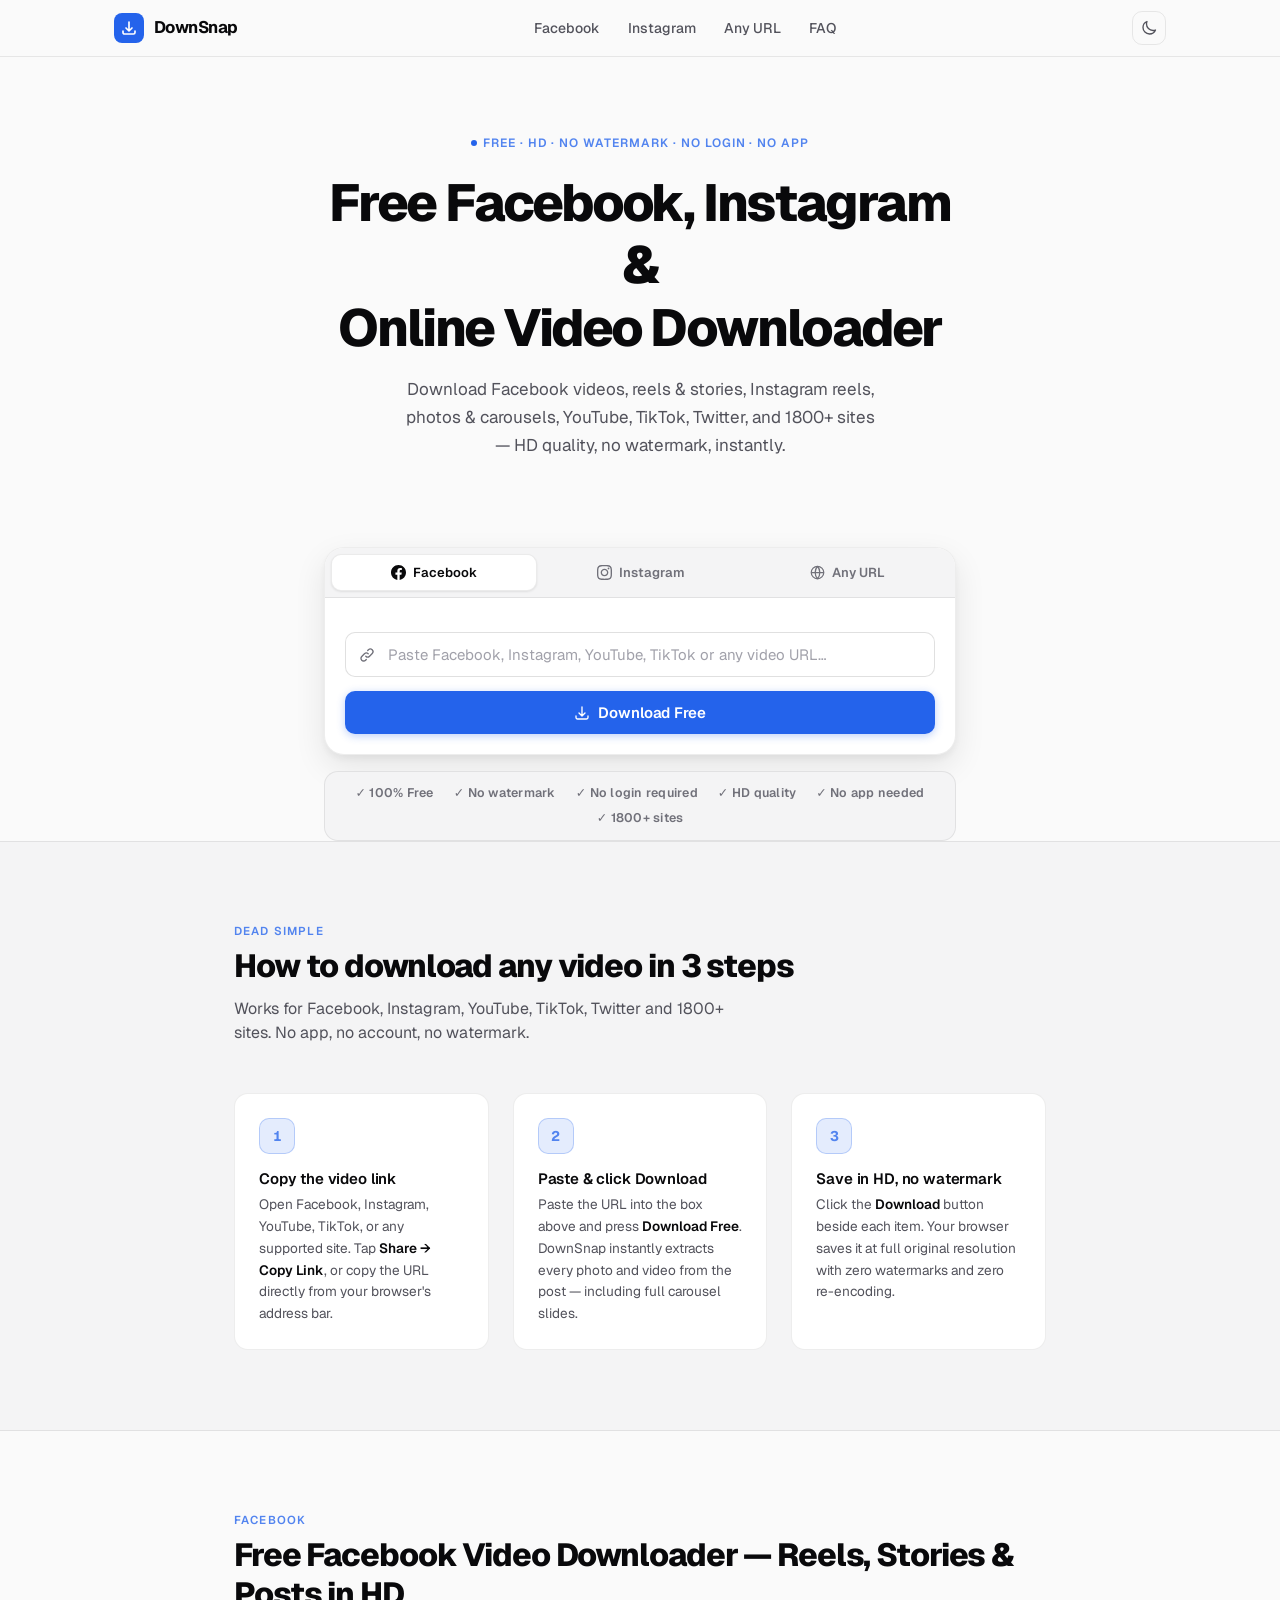
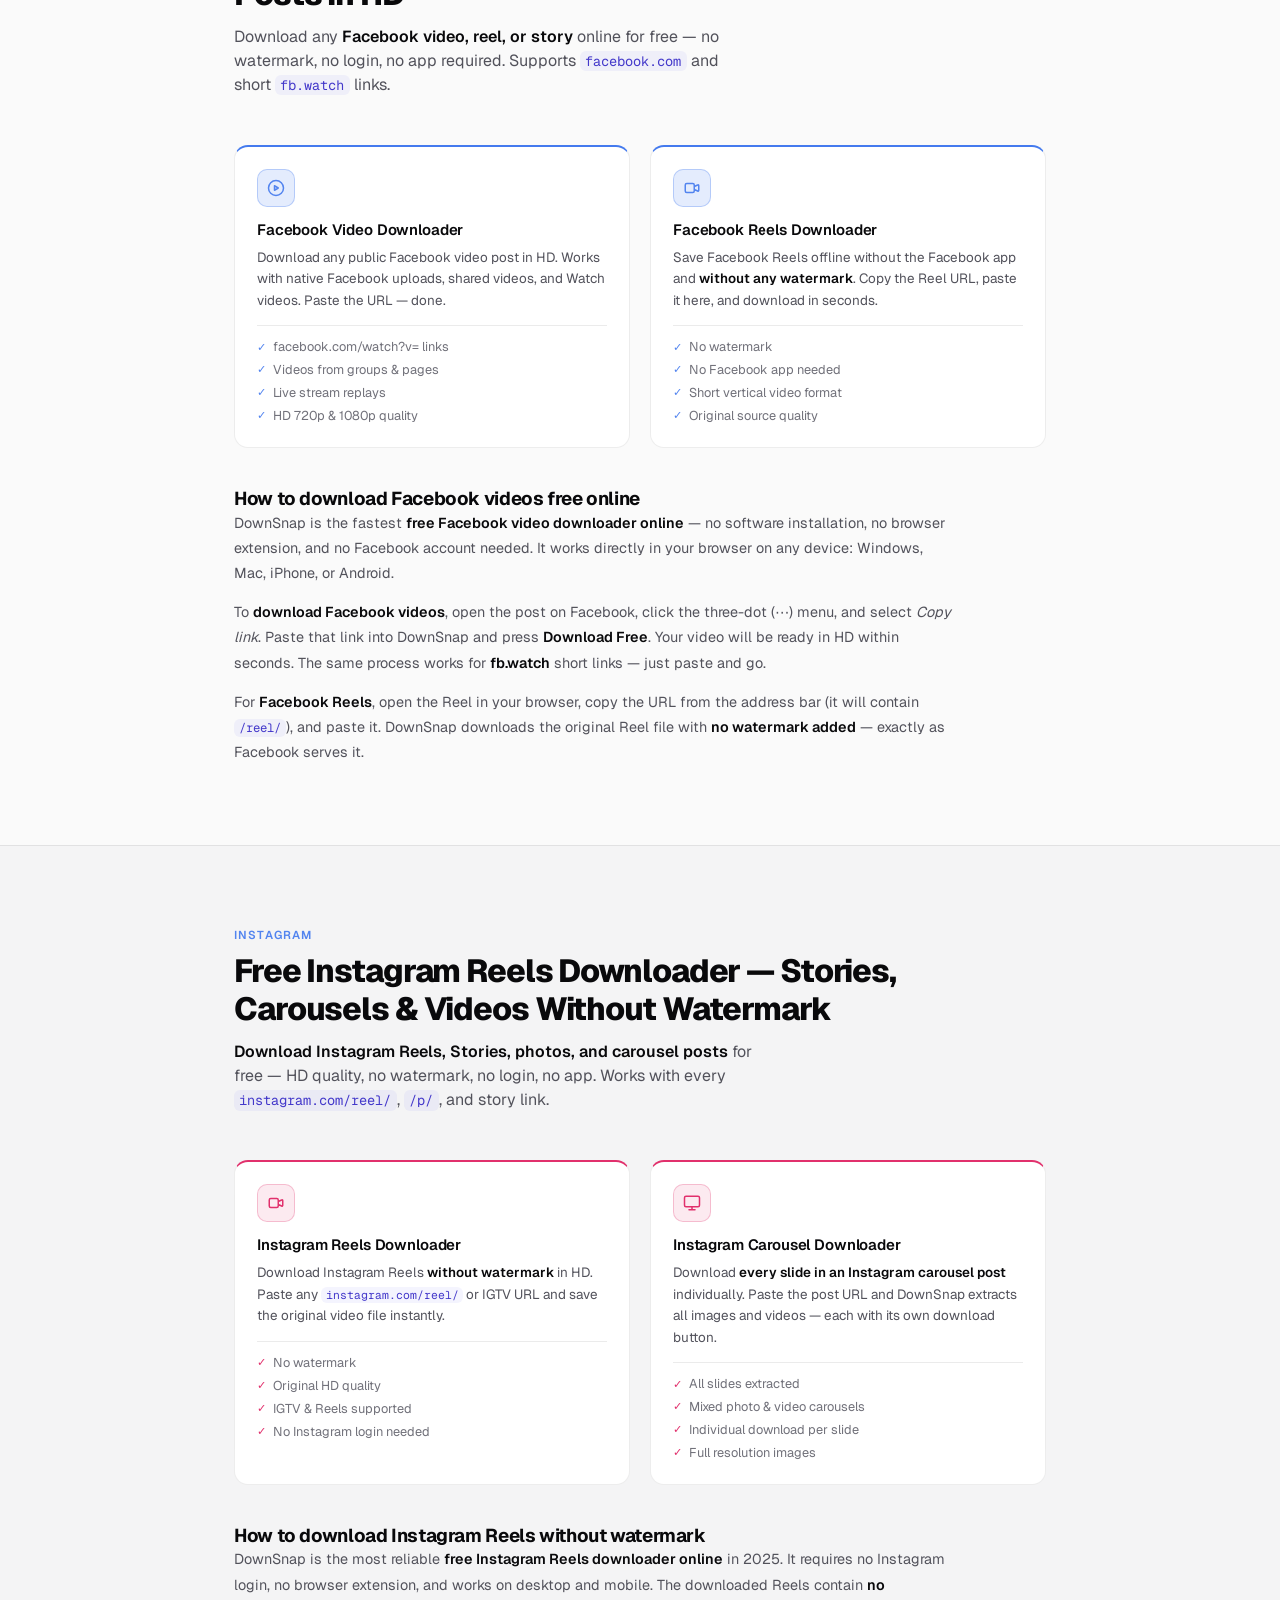
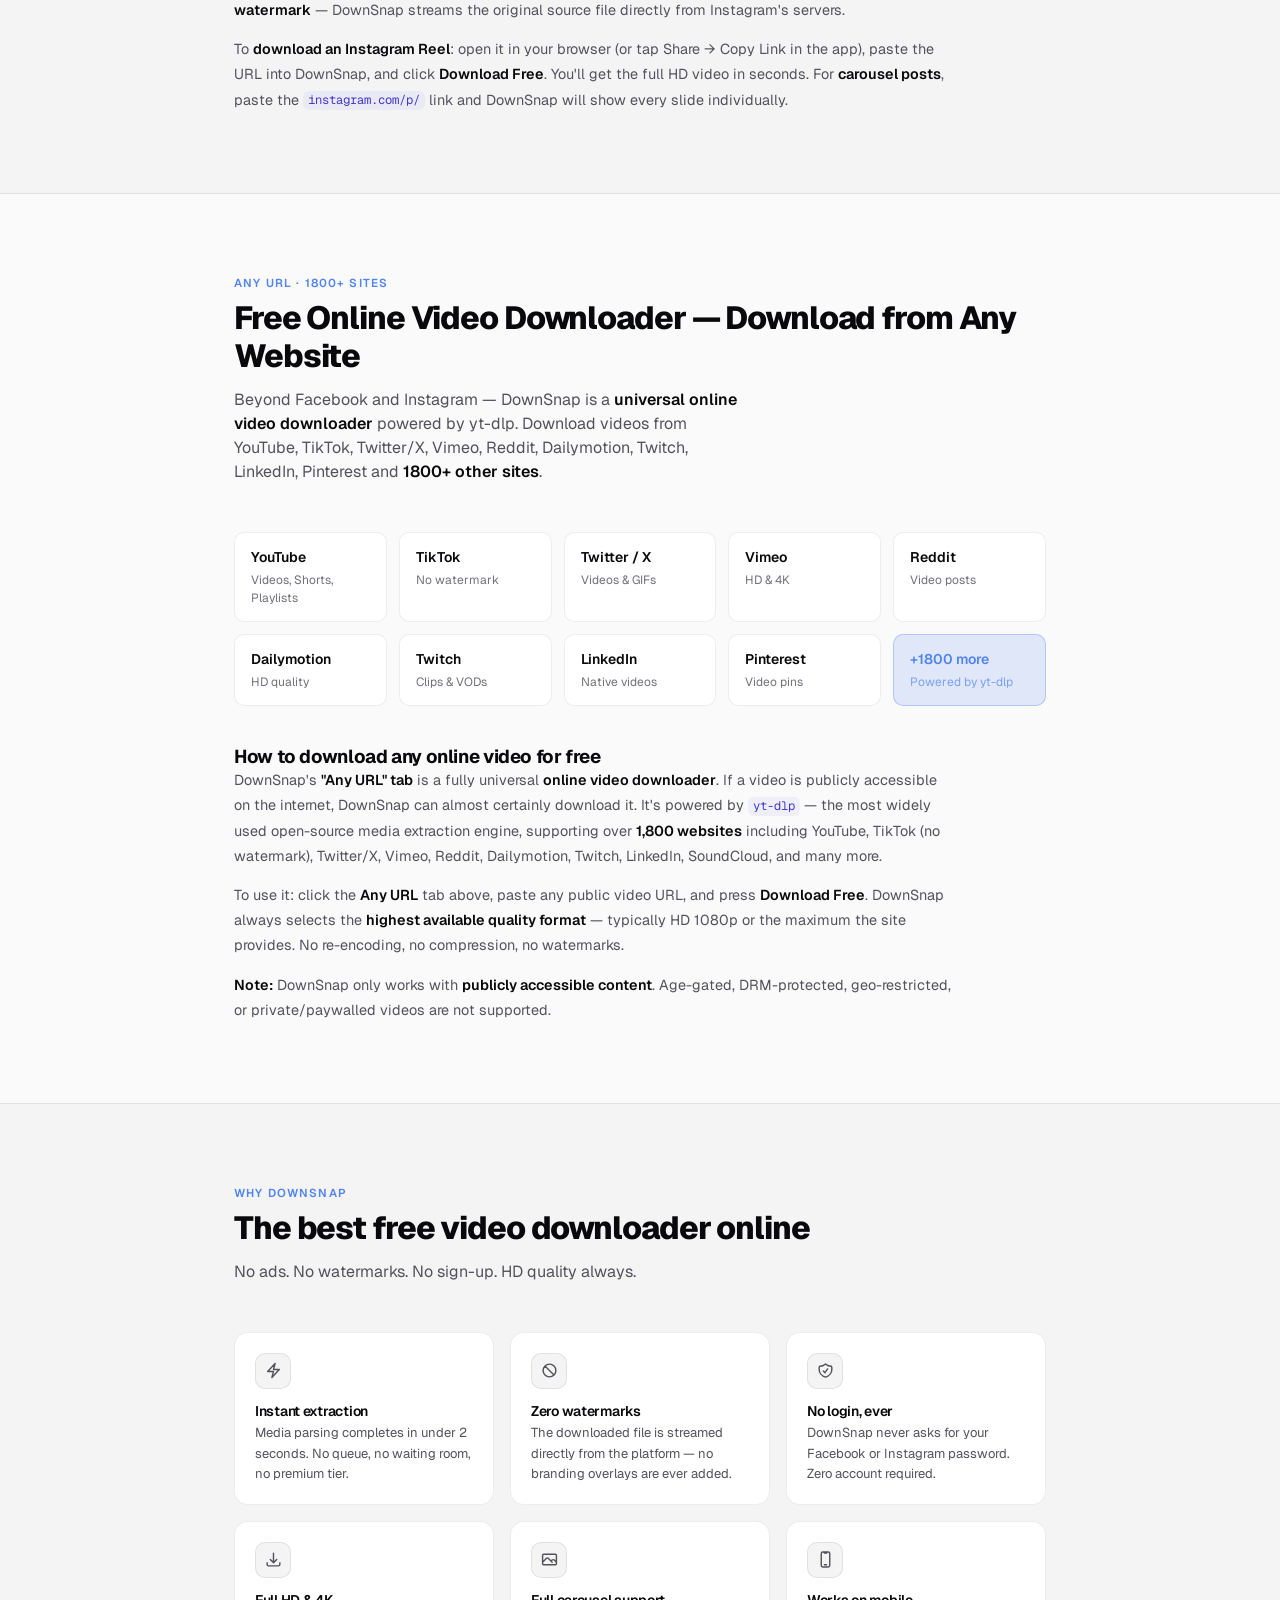
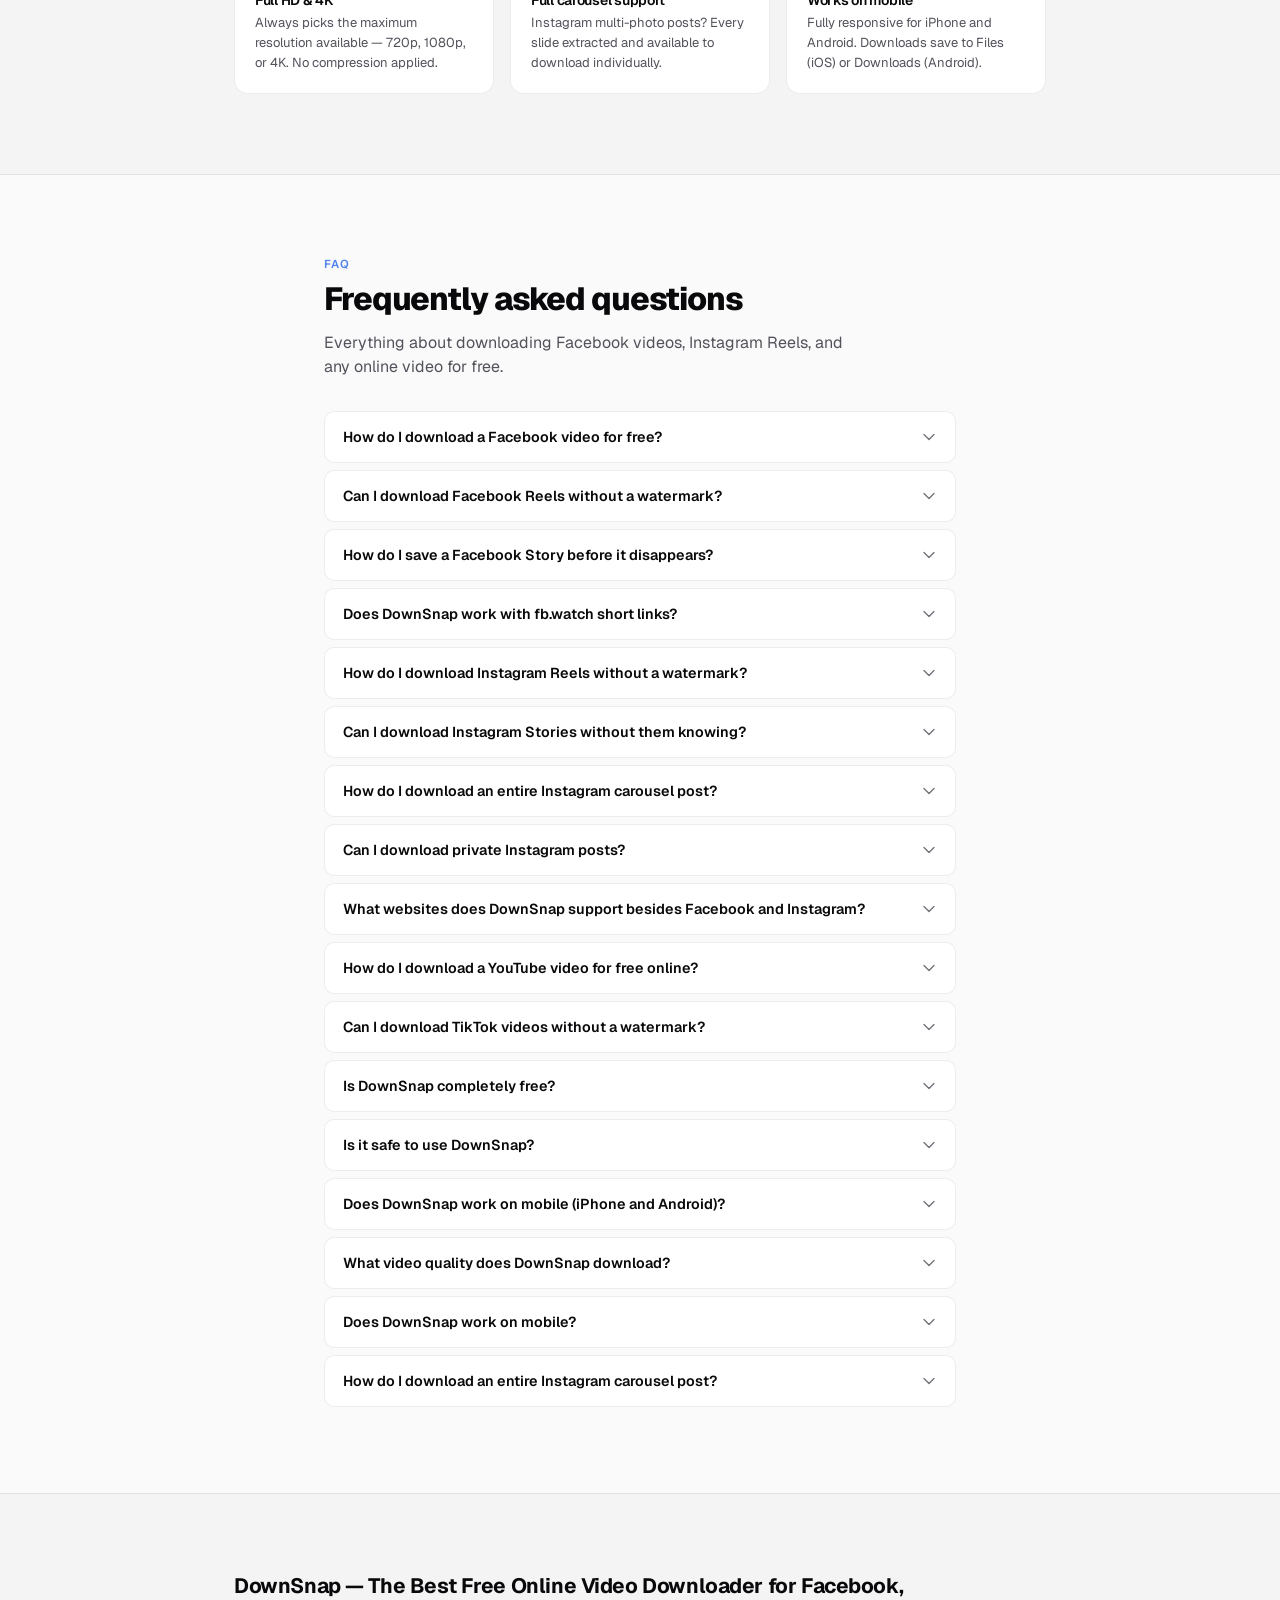
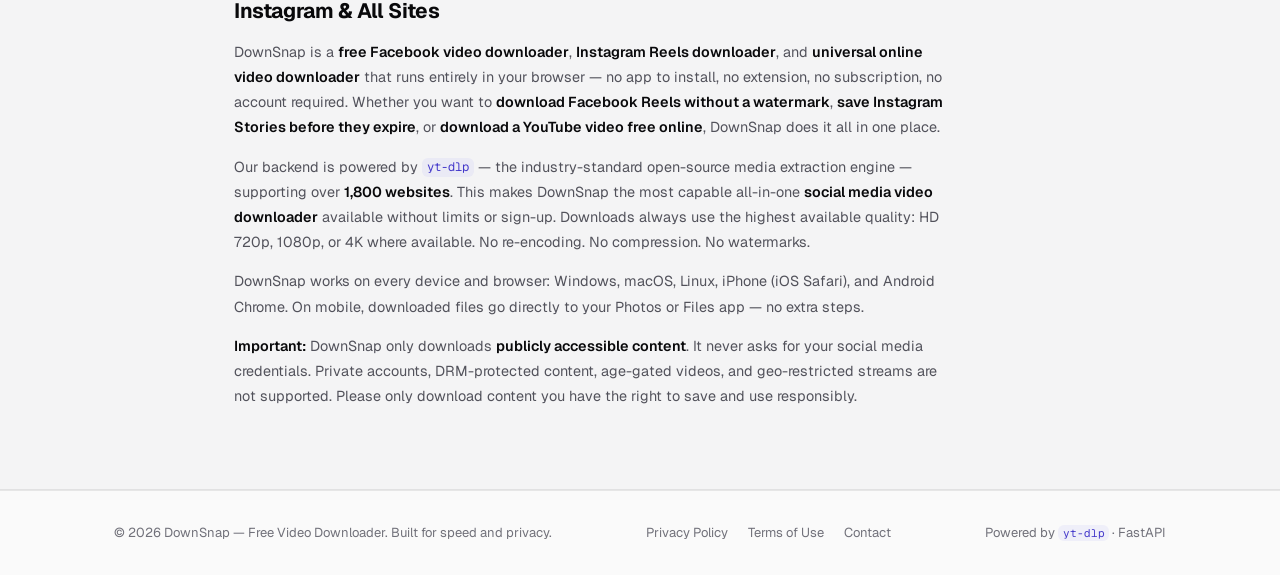
==== frontend/index.html @ d7ec2824 "jvdjvn" ====
<!DOCTYPE html>
<html lang="en" data-theme="dark">
<head>
  <meta charset="UTF-8" />
  <meta name="viewport" content="width=device-width, initial-scale=1.0" />

  <!-- PWA + theme -->
  <meta name="theme-color" content="#6c63ff" />
  <meta name="mobile-web-app-capable" content="yes" />
  <meta name="apple-mobile-web-app-capable" content="yes" />
  <meta name="apple-mobile-web-app-status-bar-style" content="black-translucent" />
  <meta name="apple-mobile-web-app-title" content="DownSnap" />
  <link rel="manifest" href="/site.webmanifest" />

  <!-- ═══════════════════════════════════════════════
       PRIMARY SEO — targets all three categories
  ═══════════════════════════════════════════════ -->
  <title>DownSnap – Free Facebook Video Downloader, Instagram Reels Downloader & Online Video Downloader | HD, No Watermark</title>
  <meta name="description"
    content="DownSnap is a free online video downloader for Facebook videos, reels, stories, Instagram reels, photos, carousels, and any public video URL (YouTube, TikTok, Twitter). HD quality. No watermark. No login. No app. Works instantly in your browser." />
  <meta name="keywords"
    content="facebook video downloader, download facebook videos free, facebook reels downloader, fb video saver, download fb reels, facebook private video downloader, save facebook live stream, fb to mp4, download facebook watch, facebook watch downloader, fb reel saver, download facebook group video, instagram reels downloader, ig downloader, save ig photo, instagram carousel downloader, download igtv, instagram mp4 saver, download instagram reels without watermark, ig reels saver, save instagram video online, igtv downloader, download ig post, instagram picture downloader, instagram slider downloader, free online video downloader, youtube video downloader, tiktok no watermark, twitter video saver, reddit downloader, vimeo to mp4, dailymotion downloader, twitch clip downloader, soundcloud downloader, pinterest video saver, linkedin video downloader, download any video from any website, universal video downloader, yt-dlp web, social media video downloader, all in one video downloader, download facebook video without app, save facebook reel no watermark, download facebook shorts, save ig carousel, igtv video saver, snapinsta alternative, fdown alternative, savefrom alternative, fastdl alternative, publer alternative, download twitter mp4, save x video, download x video, tiktok video downloader free, download reddit video with audio, save twitch vod, download vimeo 1080p, 4k video downloader online, fast video downloader, open source video downloader, github video downloader, hd video downloader, download mp4 online, online media fetcher" />
  <meta name="robots" content="index, follow, max-snippet:-1, max-image-preview:large, max-video-preview:-1" />
  <link rel="canonical" href="https://downsnap.app/" />

  <!-- Open Graph -->
  <meta property="og:type" content="website" />
  <meta property="og:site_name" content="DownSnap" />
  <meta property="og:title" content="DownSnap – Free Facebook, Instagram & Online Video Downloader | HD No Watermark" />
  <meta property="og:description" content="Download Facebook videos, reels &amp; stories, Instagram reels, photos &amp; carousels, or any public video URL in HD. Free, no watermark, no login, works instantly." />
  <meta property="og:url" content="https://downsnap.app/" />
  <meta property="og:image" content="https://downsnap.app/og-image.png" />
  <meta property="og:locale" content="en_US" />

  <!-- Twitter Card -->
  <meta name="twitter:card" content="summary_large_image" />
  <meta name="twitter:title" content="DownSnap – Free Facebook, Instagram & Online Video Downloader" />
  <meta name="twitter:description" content="HD video downloads from Facebook, Instagram, YouTube, TikTok & 1800+ sites. Free. No watermark. No login." />
  <meta name="twitter:image" content="https://downsnap.app/og-image.png" />

  <!-- ═══════════════════════════════════════════════
       JSON-LD STRUCTURED DATA
       1. SoftwareApplication  → rich snippet + star rating
       2. FAQPage              → People Also Ask boxes in SERP
       3. HowTo                → step-by-step rich result
       4. BreadcrumbList       → breadcrumb in SERP URL
  ═══════════════════════════════════════════════ -->

  <!-- 1. SoftwareApplication -->
  <script type="application/ld+json">
  {
    "@context": "https://schema.org",
    "@type": "SoftwareApplication",
    "name": "DownSnap",
    "url": "https://downsnap.app/",
    "applicationCategory": "MultimediaApplication",
    "applicationSubCategory": "Video Downloader",
    "operatingSystem": "Web, Windows, macOS, Linux, iOS, Android",
    "browserRequirements": "Requires JavaScript. Works in Chrome, Firefox, Safari, Edge.",
    "offers": { "@type": "Offer", "price": "0", "priceCurrency": "USD" },
    "description": "Free online video downloader. Download Facebook videos, reels, and stories; Instagram reels, stories, photos, and carousels; YouTube videos; TikTok videos without watermark; Twitter videos; Vimeo; and 1800+ other sites in HD quality. No watermark, no login, no app required.",
    "featureList": [
      "Download Facebook videos in HD",
      "Download Facebook Reels without watermark",
      "Download Facebook Stories instantly",
      "Download Instagram Reels without watermark",
      "Download Instagram Stories before they expire",
      "Download Instagram carousel and multi-photo posts",
      "Download YouTube videos free online",
      "Download TikTok videos without watermark",
      "Download Twitter/X videos online",
      "Universal video downloader for 1800+ websites",
      "No sign-up or login required",
      "No watermark added",
      "HD and 4K quality support",
      "Mobile-friendly, works on iPhone and Android"
    ],
    "aggregateRating": {
      "@type": "AggregateRating",
      "ratingValue": "4.9",
      "ratingCount": "5124",
      "bestRating": "5"
    },
    "author": { "@type": "Organization", "name": "DownSnap" },
    "screenshot": "https://downsnap.app/screenshot.png"
  }
  </script>

  <!-- 2. FAQPage — 15 questions across all three categories -->
  <script type="application/ld+json">
  {
    "@context": "https://schema.org",
    "@type": "FAQPage",
    "mainEntity": [
      {
        "@type": "Question",
        "name": "How do I download a Facebook video for free?",
        "acceptedAnswer": { "@type": "Answer", "text": "Go to the Facebook post containing the video. Click the three-dot menu and choose 'Copy link', or copy the URL from your browser's address bar. Paste it into DownSnap and click 'Fetch Media'. Your video will be ready to download in HD within seconds. No login or app required." }
      },
      {
        "@type": "Question",
        "name": "Can I download Facebook Reels without a watermark?",
        "acceptedAnswer": { "@type": "Answer", "text": "Yes. DownSnap downloads the original source file directly from Facebook's servers — no watermarks are added, and no re-encoding is done. What you download is exactly what Facebook serves, in full HD." }
      },
      {
        "@type": "Question",
        "name": "How do I save a Facebook Story before it disappears?",
        "acceptedAnswer": { "@type": "Answer", "text": "Open the Facebook Story in your browser, copy the URL from the address bar, and paste it into DownSnap. Click 'Fetch Media' and download the story video or photo directly to your device in HD." }
      },
      {
        "@type": "Question",
        "name": "Does DownSnap work with fb.watch short links?",
        "acceptedAnswer": { "@type": "Answer", "text": "Yes. DownSnap supports both full facebook.com URLs and short fb.watch links. Simply paste either format and it will work correctly." }
      },
      {
        "@type": "Question",
        "name": "How do I download Instagram Reels without a watermark?",
        "acceptedAnswer": { "@type": "Answer", "text": "Open the Instagram Reel in your browser or tap 'Share' and copy the link. Paste it into DownSnap and click 'Fetch Media'. The Reel will be downloaded at full quality with no watermark added." }
      },
      {
        "@type": "Question",
        "name": "Can I download Instagram Stories without them knowing?",
        "acceptedAnswer": { "@type": "Answer", "text": "DownSnap downloads public Instagram stories anonymously without notifying the account owner. However, it only works with public accounts — private stories are not accessible." }
      },
      {
        "@type": "Question",
        "name": "How do I download an entire Instagram carousel post?",
        "acceptedAnswer": { "@type": "Answer", "text": "Paste the Instagram post URL (e.g. instagram.com/p/XXXXXXX/) into DownSnap and click 'Fetch Media'. DownSnap extracts every image and video in the carousel as individual downloadable items — each with its own Download button." }
      },
      {
        "@type": "Question",
        "name": "Can I download private Instagram posts?",
        "acceptedAnswer": { "@type": "Answer", "text": "No. DownSnap only works with publicly accessible content. Private accounts and posts require account authentication, which DownSnap does not support in order to protect user privacy and security." }
      },
      {
        "@type": "Question",
        "name": "What websites does DownSnap support besides Facebook and Instagram?",
        "acceptedAnswer": { "@type": "Answer", "text": "DownSnap is powered by yt-dlp, which supports over 1,800 websites including YouTube, TikTok, Twitter/X, Vimeo, Dailymotion, Reddit, Twitch, LinkedIn, Pinterest, SoundCloud, and many more. Paste any public video URL and DownSnap will attempt to download it." }
      },
      {
        "@type": "Question",
        "name": "How do I download a YouTube video for free online?",
        "acceptedAnswer": { "@type": "Answer", "text": "Paste the YouTube video URL (e.g. youtube.com/watch?v=...) into DownSnap's 'Any URL' tab and click 'Fetch Media'. DownSnap will extract the highest available quality and let you download it directly to your device." }
      },
      {
        "@type": "Question",
        "name": "Can I download TikTok videos without a watermark?",
        "acceptedAnswer": { "@type": "Answer", "text": "Yes. When downloading TikTok videos through DownSnap, the source video is fetched directly, which in many cases does not carry the TikTok watermark. Results depend on the TikTok API response at the time of download." }
      },
      {
        "@type": "Question",
        "name": "Is DownSnap free to use?",
        "acceptedAnswer": { "@type": "Answer", "text": "Yes, DownSnap is completely free. There are no hidden costs, no subscriptions, no sign-up required, and no limits on how many videos you can download." }
      },
      {
        "@type": "Question",
        "name": "Is it safe to use DownSnap?",
        "acceptedAnswer": { "@type": "Answer", "text": "Yes. DownSnap never asks for your social media login credentials. It only fetches publicly accessible URLs. No files are stored on our servers — downloads are streamed directly to your device." }
      },
      {
        "@type": "Question",
        "name": "Does DownSnap work on mobile (iPhone and Android)?",
        "acceptedAnswer": { "@type": "Answer", "text": "Yes. DownSnap is fully mobile-responsive. On iPhone/iOS, downloaded files are saved to your Files app or Photos library. On Android, they are saved to your Downloads folder." }
      },
      {
        "@type": "Question",
        "name": "What video quality does DownSnap download?",
        "acceptedAnswer": { "@type": "Answer", "text": "DownSnap always selects the highest available quality format, typically 720p or 1080p HD. The maximum quality is limited by what the original platform provides — DownSnap does not apply any compression." }
      }
    ]
  }
  </script>

  <!-- 3. HowTo — triggers step-by-step rich result -->
  <script type="application/ld+json">
  {
    "@context": "https://schema.org",
    "@type": "HowTo",
    "name": "How to Download Videos from Facebook, Instagram or Any Website",
    "description": "Download any public video from Facebook, Instagram, YouTube, TikTok, or 1800+ sites for free in HD using DownSnap — no app, no login, no watermark.",
    "totalTime": "PT30S",
    "estimatedCost": { "@type": "MonetaryAmount", "currency": "USD", "value": "0" },
    "tool": [{ "@type": "HowToTool", "name": "DownSnap (downsnap.app)" }],
    "step": [
      {
        "@type": "HowToStep",
        "position": 1,
        "name": "Copy the video link",
        "text": "Open Facebook, Instagram, YouTube, TikTok, or any supported website. Tap the Share button and select 'Copy Link', or copy the URL from your browser's address bar.",
        "url": "https://downsnap.app/#downloader"
      },
      {
        "@type": "HowToStep",
        "position": 2,
        "name": "Paste the URL into DownSnap",
        "text": "Go to downsnap.app, paste the link into the input box, and click the 'Fetch Media' button. DownSnap will extract all photos and videos from the post in seconds.",
        "url": "https://downsnap.app/#downloader"
      },
      {
        "@type": "HowToStep",
        "position": 3,
        "name": "Download in HD",
        "text": "Click the 'Download' button below each media item. Your browser will save the file at full original resolution with no watermarks.",
        "url": "https://downsnap.app/#downloader"
      }
    ]
  }
  </script>

  <!-- 4. BreadcrumbList -->
  <script type="application/ld+json">
  {
    "@context": "https://schema.org",
    "@type": "BreadcrumbList",
    "itemListElement": [
      { "@type": "ListItem", "position": 1, "name": "Home", "item": "https://downsnap.app/" }
    ]
  }
  </script>

  <!-- DNS prefetch for faster CDN connections -->
  <link rel="dns-prefetch" href="https://fonts.googleapis.com" />
  <link rel="dns-prefetch" href="https://fonts.gstatic.com" />

  <!-- Fonts -->
  <link rel="preconnect" href="https://fonts.googleapis.com" />
  <link rel="preconnect" href="https://fonts.gstatic.com" crossorigin />
  <link rel="preload" as="style" href="https://fonts.googleapis.com/css2?family=Geist:wght@300;400;500;600;700;800&family=Geist+Mono:wght@400;500&display=swap" />
  <link href="https://fonts.googleapis.com/css2?family=Geist:wght@300;400;500;600;700;800&family=Geist+Mono:wght@400;500&display=swap" rel="stylesheet" />

  <!-- Styles -->
  <link rel="preload" as="style" href="style.css" />
  <link rel="stylesheet" href="style.css" />
</head>

<body>

<!-- ══════════════════════════════════
     NAVIGATION
══════════════════════════════════ -->
<header class="nav">
  <nav class="container nav-inner" aria-label="Main navigation">
    <a href="/" class="logo" aria-label="DownSnap – free video downloader home">
      <div class="logo-icon">
        <svg width="16" height="16" viewBox="0 0 24 24" fill="none" stroke="currentColor" stroke-width="2.5" aria-hidden="true">
          <path stroke-linecap="round" stroke-linejoin="round" d="M3 16.5v2.25A2.25 2.25 0 005.25 21h13.5A2.25 2.25 0 0021 18.75V16.5M16.5 12L12 16.5m0 0L7.5 12m4.5 4.5V3" />
        </svg>
      </div>
      DownSnap
    </a>

    <div class="nav-links" aria-label="Site sections">
      <a href="#facebook-downloader">Facebook</a>
      <a href="#instagram-downloader">Instagram</a>
      <a href="#online-video-downloader">Any URL</a>
      <a href="#faq">FAQ</a>
    </div>

    <div class="nav-right">
      <button id="theme-toggle" aria-label="Toggle dark/light mode" type="button">
        <svg id="icon-sun" viewBox="0 0 24 24" fill="none" stroke="currentColor" stroke-width="2" aria-hidden="true">
          <path stroke-linecap="round" stroke-linejoin="round" d="M12 3v2.25m6.364.386l-1.591 1.591M21 12h-2.25m-.386 6.364l-1.591-1.591M12 18.75V21m-4.773-4.227l-1.591 1.591M5.25 12H3m4.227-4.773L5.636 5.636M15.75 12a3.75 3.75 0 11-7.5 0 3.75 3.75 0 017.5 0z" />
        </svg>
        <svg id="icon-moon" class="hidden" viewBox="0 0 24 24" fill="none" stroke="currentColor" stroke-width="2" aria-hidden="true">
          <path stroke-linecap="round" stroke-linejoin="round" d="M21.752 15.002A9.718 9.718 0 0118 15.75c-5.385 0-9.75-4.365-9.75-9.75 0-1.33.266-2.597.748-3.752A9.753 9.753 0 003 11.25C3 16.635 7.365 21 12.75 21a9.753 9.753 0 009.002-5.998z" />
        </svg>
      </button>
    </div>
  </nav>
</header>

<!-- ══════════════════════════════════
     MAIN
══════════════════════════════════ -->
<main>

  <!-- ─── HERO + TOOL ──────────────────── -->
  <section id="downloader" aria-labelledby="hero-heading">
    <div class="container-sm">

      <div class="hero animate-in">
        <p class="eyebrow">
          <span class="eyebrow-dot" aria-hidden="true"></span>
          Free &middot; HD &middot; No watermark &middot; No login &middot; No app
        </p>
        <h1 id="hero-heading">
          Free Facebook, Instagram &amp;<br />Online Video Downloader
        </h1>
        <p class="hero-sub">
          Download Facebook videos, reels &amp; stories, Instagram reels, photos &amp; carousels,
          YouTube, TikTok, Twitter, and 1800+ sites — HD quality, no watermark, instantly.
        </p>
      </div>

      <!-- MAIN CARD -->
      <div class="card animate-in delay-1" role="region" aria-label="Video downloader tool">

        <div id="tab-bar" class="tab-bar" role="tablist" aria-label="Choose platform">
          <button id="tab-facebook" class="tab-btn" role="tab" aria-selected="true"
            aria-controls="panel-facebook" data-tab="facebook">
            <svg viewBox="0 0 24 24" fill="currentColor" aria-hidden="true"><path d="M24 12.073c0-6.627-5.373-12-12-12s-12 5.373-12 12c0 5.99 4.388 10.954 10.125 11.854v-8.385H7.078v-3.47h3.047V9.43c0-3.007 1.792-4.669 4.533-4.669 1.312 0 2.686.235 2.686.235v2.953H15.83c-1.491 0-1.956.925-1.956 1.874v2.25h3.328l-.532 3.47h-2.796v8.385C19.612 23.027 24 18.062 24 12.073z"/></svg>
            <span class="tab-label">Facebook</span>
          </button>
          <button id="tab-instagram" class="tab-btn" role="tab" aria-selected="false"
            aria-controls="panel-instagram" data-tab="instagram">
            <svg viewBox="0 0 24 24" fill="currentColor" aria-hidden="true"><path d="M12 2.163c3.204 0 3.584.012 4.85.07 3.252.148 4.771 1.691 4.919 4.919.058 1.265.069 1.645.069 4.849 0 3.205-.012 3.584-.069 4.849-.149 3.225-1.664 4.771-4.919 4.919-1.266.058-1.644.07-4.85.07-3.204 0-3.584-.012-4.849-.07-3.26-.149-4.771-1.699-4.919-4.92-.058-1.265-.07-1.644-.07-4.849 0-3.204.013-3.583.07-4.849.149-3.227 1.664-4.771 4.919-4.919 1.266-.057 1.645-.069 4.849-.069zm0-2.163c-3.259 0-3.667.014-4.947.072-4.358.2-6.78 2.618-6.98 6.98-.059 1.281-.073 1.689-.073 4.948 0 3.259.014 3.668.072 4.948.2 4.358 2.618 6.78 6.98 6.98 1.281.058 1.689.072 4.948.072 3.259 0 3.668-.014 4.948-.072 4.354-.2 6.782-2.618 6.979-6.98.059-1.28.073-1.689.073-4.948 0-3.259-.014-3.667-.072-4.947-.196-4.354-2.617-6.78-6.979-6.98-1.281-.059-1.69-.073-4.949-.073zm0 5.838c-3.403 0-6.162 2.759-6.162 6.162s2.759 6.163 6.162 6.163 6.162-2.759 6.162-6.163c0-3.403-2.759-6.162-6.162-6.162zm0 10.162c-2.209 0-4-1.79-4-4 0-2.209 1.791-4 4-4s4 1.791 4 4c0 2.21-1.791 4-4 4zm6.406-11.845c-.796 0-1.441.645-1.441 1.44s.645 1.44 1.441 1.44c.795 0 1.439-.645 1.439-1.44s-.644-1.44-1.439-1.44z"/></svg>
            <span class="tab-label">Instagram</span>
          </button>
          <button id="tab-any" class="tab-btn" role="tab" aria-selected="false"
            aria-controls="panel-any" data-tab="any">
            <svg viewBox="0 0 24 24" fill="none" stroke="currentColor" stroke-width="2" aria-hidden="true"><circle cx="12" cy="12" r="10"/><path d="M2 12h20M12 2a15.3 15.3 0 010 20M12 2a15.3 15.3 0 000 20"/></svg>
            <span class="tab-label">Any URL</span>
          </button>
        </div>

        <div class="card-body">
          <div id="sub-options-container" class="sub-opts" role="group" aria-label="Content type"></div>

          <div class="input-wrap">
            <label for="url-input" class="sr-only">Paste Facebook, Instagram, YouTube, TikTok or any video URL</label>
            <div class="input-icon" aria-hidden="true">
              <svg viewBox="0 0 24 24" fill="none" stroke="currentColor" stroke-width="2">
                <path stroke-linecap="round" stroke-linejoin="round" d="M13.828 10.172a4 4 0 00-5.656 0l-4 4a4 4 0 105.656 5.656l1.102-1.101m-.758-4.899a4 4 0 005.656 0l4-4a4 4 0 00-5.656-5.656l-1.1 1.1"/>
              </svg>
            </div>
            <input
              id="url-input"
              type="url"
              inputmode="url"
              autocomplete="off"
              spellcheck="false"
              placeholder="Paste Facebook, Instagram, YouTube, TikTok or any video URL…"
              aria-label="Paste your video URL here"
            />
          </div>

          <button id="fetch-btn" type="button" aria-label="Download video — fetch media from URL">
            <svg id="fetch-icon" viewBox="0 0 24 24" fill="none" stroke="currentColor" stroke-width="2" aria-hidden="true">
              <path stroke-linecap="round" stroke-linejoin="round" d="M3 16.5v2.25A2.25 2.25 0 005.25 21h13.5A2.25 2.25 0 0021 18.75V16.5M16.5 12L12 16.5m0 0L7.5 12m4.5 4.5V3" />
            </svg>
            <div id="fetch-spinner" class="spinner hidden" aria-hidden="true"></div>
            <span id="fetch-btn-text">Download Free</span>
          </button>

          <div id="error-box" role="alert" aria-live="polite">
            <svg viewBox="0 0 24 24" fill="none" stroke="currentColor" stroke-width="2" aria-hidden="true">
              <path stroke-linecap="round" stroke-linejoin="round" d="M12 9v3.75m9-.75a9 9 0 11-18 0 9 9 0 0118 0zm-9 3.75h.008v.008H12v-.008z"/>
            </svg>
            <span id="error-text"></span>
          </div>
        </div>
      </div>

      <!-- trust bar -->
      <div class="trust-bar animate-in delay-2">
        <span>✓ 100% Free</span>
        <span>✓ No watermark</span>
        <span>✓ No login required</span>
        <span>✓ HD quality</span>
        <span>✓ No app needed</span>
        <span>✓ 1800+ sites</span>
      </div>

      <!-- Results -->
      <section id="results-section" aria-label="Downloaded media results" aria-live="polite">
        <div class="results-header">
          <h2 id="results-heading"></h2>
          <span id="results-count"></span>
        </div>
        <div id="media-feed"></div>
      </section>

    </div>
  </section>

  <!-- ─── HOW TO DOWNLOAD ─────────────── -->
  <section id="how-to" class="section section-alt" aria-labelledby="how-to-heading">
    <div class="container-md">
      <p class="section-label">Dead simple</p>
      <h2 id="how-to-heading" class="section-title">How to download any video in 3 steps</h2>
      <p class="section-sub">Works for Facebook, Instagram, YouTube, TikTok, Twitter and 1800+ sites. No app, no account, no watermark.</p>

      <div class="steps-grid">
        <article class="step-card">
          <div class="step-num">1</div>
          <h3>Copy the video link</h3>
          <p>Open Facebook, Instagram, YouTube, TikTok, or any supported site. Tap <strong>Share → Copy Link</strong>, or copy the URL directly from your browser's address bar.</p>
        </article>
        <article class="step-card">
          <div class="step-num">2</div>
          <h3>Paste &amp; click Download</h3>
          <p>Paste the URL into the box above and press <strong>Download Free</strong>. DownSnap instantly extracts every photo and video from the post — including full carousel slides.</p>
        </article>
        <article class="step-card">
          <div class="step-num">3</div>
          <h3>Save in HD, no watermark</h3>
          <p>Click the <strong>Download</strong> button beside each item. Your browser saves it at full original resolution with zero watermarks and zero re-encoding.</p>
        </article>
      </div>
    </div>
  </section>

  <!-- ═══════════════════════════════════════════════════════
       FACEBOOK VIDEO DOWNLOADER — dedicated keyword section
  ═══════════════════════════════════════════════════════ -->
  <section id="facebook-downloader" class="section" aria-labelledby="fb-heading">
    <div class="container-md">
      <p class="section-label">Facebook</p>
      <h2 id="fb-heading" class="section-title">Free Facebook Video Downloader — Reels, Stories &amp; Posts in HD</h2>
      <p class="section-sub">
        Download any <strong>Facebook video, reel, or story</strong> online for free — no watermark, no login, no app required.
        Supports <code>facebook.com</code> and short <code>fb.watch</code> links.
      </p>

      <div class="platform-feature-grid">

        <div class="platform-feature-card fb-accent">
          <div class="pfcard-icon" aria-hidden="true">
            <svg viewBox="0 0 24 24" fill="none" stroke="currentColor" stroke-width="2"><circle cx="12" cy="12" r="10"/><path stroke-linecap="round" stroke-linejoin="round" d="M10 15l5-3-5-3v6z"/></svg>
          </div>
          <h3>Facebook Video Downloader</h3>
          <p>Download any public Facebook video post in HD. Works with native Facebook uploads, shared videos, and Watch videos. Paste the URL — done.</p>
          <ul class="kw-list">
            <li>facebook.com/watch?v= links</li>
            <li>Videos from groups &amp; pages</li>
            <li>Live stream replays</li>
            <li>HD 720p &amp; 1080p quality</li>
          </ul>
        </div>

        <div class="platform-feature-card fb-accent">
          <div class="pfcard-icon" aria-hidden="true">
            <svg viewBox="0 0 24 24" fill="none" stroke="currentColor" stroke-width="2"><path stroke-linecap="round" stroke-linejoin="round" d="M15 10l4.553-2.069A1 1 0 0121 8.847v6.306a1 1 0 01-1.447.894L15 14M3 8a2 2 0 012-2h8a2 2 0 012 2v8a2 2 0 01-2 2H5a2 2 0 01-2-2V8z"/></svg>
          </div>
          <h3>Facebook Reels Downloader</h3>
          <p>Save Facebook Reels offline without the Facebook app and <strong>without any watermark</strong>. Copy the Reel URL, paste it here, and download in seconds.</p>
          <ul class="kw-list">
            <li>No watermark</li>
            <li>No Facebook app needed</li>
            <li>Short vertical video format</li>
            <li>Original source quality</li>
          </ul>
        </div>



      </div>

      <div class="prose-block" style="margin-top:40px">
        <h3>How to download Facebook videos free online</h3>
        <p>
          DownSnap is the fastest <strong>free Facebook video downloader online</strong> — no software installation, no browser extension, and no Facebook account needed.
          It works directly in your browser on any device: Windows, Mac, iPhone, or Android.
        </p>
        <p>
          To <strong>download Facebook videos</strong>, open the post on Facebook, click the three-dot (⋯) menu, and select <em>Copy link</em>.
          Paste that link into DownSnap and press <strong>Download Free</strong>. Your video will be ready in HD within seconds.
          The same process works for <strong>fb.watch</strong> short links — just paste and go.
        </p>
        <p>
          For <strong>Facebook Reels</strong>, open the Reel in your browser, copy the URL from the address bar (it will contain <code>/reel/</code>), and paste it.
          DownSnap downloads the original Reel file with <strong>no watermark added</strong> — exactly as Facebook serves it.
        </p>
      </div>
    </div>
  </section>

  <!-- ═══════════════════════════════════════════════════════
       INSTAGRAM DOWNLOADER — dedicated keyword section
  ═══════════════════════════════════════════════════════ -->
  <section id="instagram-downloader" class="section section-alt" aria-labelledby="ig-heading">
    <div class="container-md">
      <p class="section-label">Instagram</p>
      <h2 id="ig-heading" class="section-title">Free Instagram Reels Downloader — Stories, Carousels &amp; Videos Without Watermark</h2>
      <p class="section-sub">
        <strong>Download Instagram Reels, Stories, photos, and carousel posts</strong> for free — HD quality, no watermark, no login, no app.
        Works with every <code>instagram.com/reel/</code>, <code>/p/</code>, and story link.
      </p>

      <div class="platform-feature-grid">

        <div class="platform-feature-card ig-accent">
          <div class="pfcard-icon ig-icon" aria-hidden="true">
            <svg viewBox="0 0 24 24" fill="none" stroke="currentColor" stroke-width="2"><path stroke-linecap="round" stroke-linejoin="round" d="M15 10l4.553-2.069A1 1 0 0121 8.847v6.306a1 1 0 01-1.447.894L15 14M3 8a2 2 0 012-2h8a2 2 0 012 2v8a2 2 0 01-2 2H5a2 2 0 01-2-2V8z"/></svg>
          </div>
          <h3>Instagram Reels Downloader</h3>
          <p>Download Instagram Reels <strong>without watermark</strong> in HD. Paste any <code>instagram.com/reel/</code> or IGTV URL and save the original video file instantly.</p>
          <ul class="kw-list">
            <li>No watermark</li>
            <li>Original HD quality</li>
            <li>IGTV &amp; Reels supported</li>
            <li>No Instagram login needed</li>
          </ul>
        </div>



        <div class="platform-feature-card ig-accent">
          <div class="pfcard-icon ig-icon" aria-hidden="true">
            <svg viewBox="0 0 24 24" fill="none" stroke="currentColor" stroke-width="2"><rect x="2" y="3" width="20" height="14" rx="2"/><path stroke-linecap="round" d="M8 21h8M12 17v4"/></svg>
          </div>
          <h3>Instagram Carousel Downloader</h3>
          <p>Download <strong>every slide in an Instagram carousel post</strong> individually. Paste the post URL and DownSnap extracts all images and videos — each with its own download button.</p>
          <ul class="kw-list">
            <li>All slides extracted</li>
            <li>Mixed photo &amp; video carousels</li>
            <li>Individual download per slide</li>
            <li>Full resolution images</li>
          </ul>
        </div>

      </div>

      <div class="prose-block" style="margin-top:40px">
        <h3>How to download Instagram Reels without watermark</h3>
        <p>
          DownSnap is the most reliable <strong>free Instagram Reels downloader online</strong> in 2025.
          It requires no Instagram login, no browser extension, and works on desktop and mobile.
          The downloaded Reels contain <strong>no watermark</strong> — DownSnap streams the original source file directly from Instagram's servers.
        </p>
        <p>
          To <strong>download an Instagram Reel</strong>: open it in your browser (or tap Share → Copy Link in the app),
          paste the URL into DownSnap, and click <strong>Download Free</strong>. You'll get the full HD video in seconds.
          For <strong>carousel posts</strong>,
          paste the <code>instagram.com/p/</code> link and DownSnap will show every slide individually.
        </p>
      </div>
    </div>
  </section>

  <!-- ═══════════════════════════════════════════════════════
       ONLINE VIDEO DOWNLOADER — all-sites keyword section
  ═══════════════════════════════════════════════════════ -->
  <section id="online-video-downloader" class="section" aria-labelledby="any-heading">
    <div class="container-md">
      <p class="section-label">Any URL · 1800+ sites</p>
      <h2 id="any-heading" class="section-title">Free Online Video Downloader — Download from Any Website</h2>
      <p class="section-sub">
        Beyond Facebook and Instagram — DownSnap is a <strong>universal online video downloader</strong> powered by yt-dlp.
        Download videos from YouTube, TikTok, Twitter/X, Vimeo, Reddit, Dailymotion, Twitch, LinkedIn, Pinterest and <strong>1800+ other sites</strong>.
      </p>

      <div class="supported-grid">
        <div class="supported-card">
          <strong>YouTube</strong>
          <span>Videos, Shorts, Playlists</span>
        </div>
        <div class="supported-card">
          <strong>TikTok</strong>
          <span>No watermark</span>
        </div>
        <div class="supported-card">
          <strong>Twitter / X</strong>
          <span>Videos &amp; GIFs</span>
        </div>
        <div class="supported-card">
          <strong>Vimeo</strong>
          <span>HD &amp; 4K</span>
        </div>
        <div class="supported-card">
          <strong>Reddit</strong>
          <span>Video posts</span>
        </div>
        <div class="supported-card">
          <strong>Dailymotion</strong>
          <span>HD quality</span>
        </div>
        <div class="supported-card">
          <strong>Twitch</strong>
          <span>Clips &amp; VODs</span>
        </div>
        <div class="supported-card">
          <strong>LinkedIn</strong>
          <span>Native videos</span>
        </div>
        <div class="supported-card">
          <strong>Pinterest</strong>
          <span>Video pins</span>
        </div>
        <div class="supported-card all-sites">
          <strong>+1800 more</strong>
          <span>Powered by yt-dlp</span>
        </div>
      </div>

      <div class="prose-block" style="margin-top:40px">
        <h3>How to download any online video for free</h3>
        <p>
          DownSnap's <strong>"Any URL" tab</strong> is a fully universal <strong>online video downloader</strong>.
          If a video is publicly accessible on the internet, DownSnap can almost certainly download it.
          It's powered by <code>yt-dlp</code> — the most widely used open-source media extraction engine,
          supporting over <strong>1,800 websites</strong> including YouTube, TikTok (no watermark), Twitter/X, Vimeo, Reddit, Dailymotion, Twitch, LinkedIn, SoundCloud, and many more.
        </p>
        <p>
          To use it: click the <strong>Any URL</strong> tab above, paste any public video URL, and press <strong>Download Free</strong>.
          DownSnap always selects the <strong>highest available quality format</strong> — typically HD 1080p or the maximum the site provides.
          No re-encoding, no compression, no watermarks.
        </p>
        <p>
          <strong>Note:</strong> DownSnap only works with <strong>publicly accessible content</strong>.
          Age-gated, DRM-protected, geo-restricted, or private/paywalled videos are not supported.
        </p>
      </div>
    </div>
  </section>

  <!-- ─── FEATURES ─────────────────────── -->
  <section id="features" class="section section-alt" aria-labelledby="features-heading">
    <div class="container-md">
      <p class="section-label">Why DownSnap</p>
      <h2 id="features-heading" class="section-title">The best free video downloader online</h2>
      <p class="section-sub">No ads. No watermarks. No sign-up. HD quality always.</p>

      <div class="features-grid">
        <div class="feature-card">
          <div class="feature-icon">
            <svg viewBox="0 0 24 24" fill="none" stroke="currentColor" stroke-width="2"><path stroke-linecap="round" stroke-linejoin="round" d="M3.75 13.5l10.5-11.25L12 10.5h8.25L9.75 21.75 12 13.5H3.75z"/></svg>
          </div>
          <h3>Instant extraction</h3>
          <p>Media parsing completes in under 2 seconds. No queue, no waiting room, no premium tier.</p>
        </div>
        <div class="feature-card">
          <div class="feature-icon">
            <svg viewBox="0 0 24 24" fill="none" stroke="currentColor" stroke-width="2"><path stroke-linecap="round" stroke-linejoin="round" d="M18.364 18.364A9 9 0 005.636 5.636m12.728 12.728A9 9 0 015.636 5.636m12.728 12.728L5.636 5.636"/></svg>
          </div>
          <h3>Zero watermarks</h3>
          <p>The downloaded file is streamed directly from the platform — no branding overlays are ever added.</p>
        </div>
        <div class="feature-card">
          <div class="feature-icon">
            <svg viewBox="0 0 24 24" fill="none" stroke="currentColor" stroke-width="2"><path stroke-linecap="round" stroke-linejoin="round" d="M9 12.75L11.25 15 15 9.75m-3-7.036A11.959 11.959 0 013.598 6 11.99 11.99 0 003 9.749c0 5.592 3.824 10.29 9 11.623 5.176-1.332 9-6.03 9-11.622 0-1.31-.21-2.571-.598-3.751h-.152c-3.196 0-6.1-1.248-8.25-3.285z"/></svg>
          </div>
          <h3>No login, ever</h3>
          <p>DownSnap never asks for your Facebook or Instagram password. Zero account required.</p>
        </div>
        <div class="feature-card">
          <div class="feature-icon">
            <svg viewBox="0 0 24 24" fill="none" stroke="currentColor" stroke-width="2"><path stroke-linecap="round" stroke-linejoin="round" d="M3 16.5v2.25A2.25 2.25 0 005.25 21h13.5A2.25 2.25 0 0021 18.75V16.5M16.5 12L12 16.5m0 0L7.5 12m4.5 4.5V3"/></svg>
          </div>
          <h3>Full HD &amp; 4K</h3>
          <p>Always picks the maximum resolution available — 720p, 1080p, or 4K. No compression applied.</p>
        </div>
        <div class="feature-card">
          <div class="feature-icon">
            <svg viewBox="0 0 24 24" fill="none" stroke="currentColor" stroke-width="2"><path stroke-linecap="round" stroke-linejoin="round" d="M2.25 15.75l5.159-5.159a2.25 2.25 0 013.182 0l5.159 5.159m-1.5-1.5l1.409-1.409a2.25 2.25 0 013.182 0l2.909 2.909m-18 3.75h16.5a1.5 1.5 0 001.5-1.5V6a1.5 1.5 0 00-1.5-1.5H3.75A1.5 1.5 0 002.25 6v12a1.5 1.5 0 001.5 1.5z"/></svg>
          </div>
          <h3>Full carousel support</h3>
          <p>Instagram multi-photo posts? Every slide extracted and available to download individually.</p>
        </div>
        <div class="feature-card">
          <div class="feature-icon">
            <svg viewBox="0 0 24 24" fill="none" stroke="currentColor" stroke-width="2"><path stroke-linecap="round" stroke-linejoin="round" d="M10.5 1.5H8.25A2.25 2.25 0 006 3.75v16.5a2.25 2.25 0 002.25 2.25h7.5A2.25 2.25 0 0018 20.25V3.75a2.25 2.25 0 00-2.25-2.25H13.5m-3 0V3h3V1.5m-3 0h3m-3 18h3"/></svg>
          </div>
          <h3>Works on mobile</h3>
          <p>Fully responsive for iPhone and Android. Downloads save to Files (iOS) or Downloads (Android).</p>
        </div>
      </div>
    </div>
  </section>

  <!-- ─── FAQ ──────────────────────────── -->
  <section id="faq" class="section" aria-labelledby="faq-heading">
    <div class="container-sm">
      <p class="section-label">FAQ</p>
      <h2 id="faq-heading" class="section-title">Frequently asked questions</h2>
      <p class="section-sub" style="margin-bottom:32px">
        Everything about downloading Facebook videos, Instagram Reels, and any online video for free.
      </p>

      <dl class="faq-list" id="faq-list"></dl>
    </div>
  </section>

  <!-- ─── SEO PROSE ─────────────────────── -->
  <section class="section section-alt" aria-label="About DownSnap online video downloader">
    <div class="container-md">
      <div class="prose-block">
        <h2>DownSnap — The Best Free Online Video Downloader for Facebook, Instagram &amp; All Sites</h2>
        <p>
          DownSnap is a <strong>free Facebook video downloader</strong>, <strong>Instagram Reels downloader</strong>,
          and <strong>universal online video downloader</strong> that runs entirely in your browser —
          no app to install, no extension, no subscription, no account required.
          Whether you want to <strong>download Facebook Reels without a watermark</strong>,
          <strong>save Instagram Stories before they expire</strong>,
          or <strong>download a YouTube video free online</strong>, DownSnap does it all in one place.
        </p>
        <p>
          Our backend is powered by <code>yt-dlp</code> — the industry-standard open-source media extraction engine —
          supporting over <strong>1,800 websites</strong>.
          This makes DownSnap the most capable all-in-one <strong>social media video downloader</strong> available without limits or sign-up.
          Downloads always use the highest available quality: HD 720p, 1080p, or 4K where available.
          No re-encoding. No compression. No watermarks.
        </p>
        <p>
          DownSnap works on every device and browser: Windows, macOS, Linux, iPhone (iOS Safari), and Android Chrome.
          On mobile, downloaded files go directly to your Photos or Files app — no extra steps.
        </p>
        <p>
          <strong>Important:</strong> DownSnap only downloads <strong>publicly accessible content</strong>.
          It never asks for your social media credentials. Private accounts, DRM-protected content,
          age-gated videos, and geo-restricted streams are not supported.
          Please only download content you have the right to save and use responsibly.
        </p>
      </div>
    </div>
  </section>

  <!-- ─── INVISIBLE SEO KEYWORDS BLOCK ─── -->
  <aside class="sr-only" aria-hidden="true">
    <h2>Supported Websites & Advanced Download Formats</h2>
    <p>If you are looking for specific social media downloaders, DownSnap supports all of the following: download facebook video mp4, facebook reel downloader online, free facebook video saver hd, fb video download 1080p, facebook private video downloader tool, facebook live stream downloader, download video from facebook watch, save facebook post video, fb group video downloader, facebook lite video download, best facebook video downloader app alternative, facebook video downloader extension alternative, ig reels saver, instagram video downloader 4k, save instagram photos, download instagram carousel, multiple photo downloader instagram, instagram slider saver, download igtv videos, instagram live downloader, instagram post downloader, download instagram videos by link, free ig video saver, instagram mp4 downloader, download instagram reels on iphone, save ig reels to android, download any video online free, universal video downloader tool, yt-dlp web interface, youtube video downloader hd, save youtube shorts, youtube to mp4 1080p, tiktok video downloader no watermark free, save tiktok without logo, download twitter videos, twitter video saver mp4, download x videos online, reddit video downloader with sound, vimeo downloader 4k, twitch clip downloader, save twitch vods, dailymotion video downloader, pinterest video downloader, linkedin video saver, tumblr video downloader, soundcloud downloader, bilibili video downloader, vk video downloader, snapinsta alternative, fdown alternative, snaptik alternative, ssstik alternative, savefrom alternative, fastdl alternative, publer alternative, download streaming video, video extractor, best online video downloader 2025.</p>
  </aside>

</main>

<!-- ─── FOOTER ───────────────────────── -->
<footer>
  <div class="container footer-inner">
    <span class="footer-copy">&copy; 2026 DownSnap — Free Video Downloader. Built for speed and privacy.</span>
    <nav class="footer-links" aria-label="Footer links">
      <a href="#">Privacy Policy</a>
      <a href="#">Terms of Use</a>
      <a href="#">Contact</a>
    </nav>
    <span class="footer-tech">Powered by <code>yt-dlp</code> &middot; FastAPI</span>
  </div>
</footer>

<script src="app.js" defer></script>
</body>
</html>
---- frontend/style.css ----
/* ============================================================
   DownSnap – Design System
   Inspired by: Linear, Vercel, Raycast
   Approach: CSS custom properties, precise spacing, clean type
   ============================================================ */

/* ── Google Fonts ─────────────────────────────────────────── */
@import url('https://fonts.googleapis.com/css2?family=Geist:wght@300;400;500;600;700;800&family=Geist+Mono:wght@400;500&display=swap');

/* ── Design Tokens ────────────────────────────────────────── */
:root {
  /* Accent — single intentional color (not "AI purple") */
  --accent-hue: 221;
  --accent:        hsl(var(--accent-hue), 83%, 53%);
  --accent-hover:  hsl(var(--accent-hue), 83%, 47%);
  --accent-muted:  hsl(var(--accent-hue), 83%, 53%, 0.12);
  --accent-border: hsl(var(--accent-hue), 83%, 53%, 0.25);
  --accent-text:   hsl(var(--accent-hue), 83%, 63%);

  /* Typography */
  --font-sans: 'Geist', 'Inter', system-ui, -apple-system, sans-serif;
  --font-mono: 'Geist Mono', 'Fira Code', monospace;

  /* Radius */
  --radius-sm: 6px;
  --radius-md: 10px;
  --radius-lg: 14px;
  --radius-xl: 20px;

  /* Shadows */
  --shadow-sm: 0 1px 3px rgba(0,0,0,.08), 0 1px 2px rgba(0,0,0,.06);
  --shadow-md: 0 4px 12px rgba(0,0,0,.10), 0 2px 4px rgba(0,0,0,.06);
  --shadow-lg: 0 12px 32px rgba(0,0,0,.14), 0 4px 8px rgba(0,0,0,.08);

  /* Transitions */
  --ease: cubic-bezier(0.4, 0, 0.2, 1);
  --dur-fast: 120ms;
  --dur-base: 200ms;
  --dur-slow: 350ms;
}

/* ── DARK MODE (default) ──────────────────────────────────── */
[data-theme="dark"] {
  --bg:          #0a0a0b;
  --bg-subtle:   #111113;
  --bg-raised:   #18181b;
  --bg-overlay:  #1e1e23;
  --bg-hover:    rgba(255,255,255,.04);
  --bg-active:   rgba(255,255,255,.07);

  --border:      rgba(255,255,255,.09);
  --border-strong: rgba(255,255,255,.15);

  --text-primary:   #f4f4f5;
  --text-secondary: #a1a1aa;
  --text-tertiary:  #71717a;
  --text-disabled:  #52525b;

  --input-bg:    #111113;
  --input-border: rgba(255,255,255,.1);
  --input-focus:  hsl(var(--accent-hue), 83%, 53%);

  --tab-bg:      #18181b;
  --tab-active:  #27272a;

  --card-bg:     #111113;
  --card-border: rgba(255,255,255,.07);
  --card-hover-border: rgba(255,255,255,.14);

  --nav-bg:      rgba(10,10,11,.85);

  --scrollbar: #3f3f46;

  /* Semantic */
  --error-bg:   rgba(239,68,68,.1);
  --error-text: #fca5a5;
  --error-border: rgba(239,68,68,.25);

  --success-bg:   rgba(34,197,94,.1);
  --success-text: #86efac;

  --code-bg:  rgba(99,102,241,.12);
  --code-text: #a5b4fc;
}

/* ── LIGHT MODE ───────────────────────────────────────────── */
[data-theme="light"] {
  --bg:          #fafafa;
  --bg-subtle:   #f4f4f5;
  --bg-raised:   #ffffff;
  --bg-overlay:  #ffffff;
  --bg-hover:    rgba(0,0,0,.03);
  --bg-active:   rgba(0,0,0,.06);

  --border:      rgba(0,0,0,.08);
  --border-strong: rgba(0,0,0,.14);

  --text-primary:   #09090b;
  --text-secondary: #52525b;
  --text-tertiary:  #71717a;
  --text-disabled:  #a1a1aa;

  --input-bg:    #ffffff;
  --input-border: rgba(0,0,0,.12);
  --input-focus:  hsl(var(--accent-hue), 83%, 53%);

  --tab-bg:      #f4f4f5;
  --tab-active:  #ffffff;

  --card-bg:     #ffffff;
  --card-border: rgba(0,0,0,.07);
  --card-hover-border: rgba(0,0,0,.14);

  --nav-bg:      rgba(250,250,250,.90);

  --scrollbar: #d4d4d8;

  --error-bg:   rgba(239,68,68,.07);
  --error-text: #dc2626;
  --error-border: rgba(239,68,68,.2);

  --success-bg:   rgba(34,197,94,.08);
  --success-text: #16a34a;

  --code-bg:  rgba(99,102,241,.07);
  --code-text: #4338ca;

  --shadow-sm: 0 1px 3px rgba(0,0,0,.05), 0 1px 2px rgba(0,0,0,.04);
  --shadow-md: 0 4px 12px rgba(0,0,0,.07), 0 2px 4px rgba(0,0,0,.04);
  --shadow-lg: 0 12px 32px rgba(0,0,0,.09), 0 4px 8px rgba(0,0,0,.05);
}

/* ── Reset & Base ─────────────────────────────────────────── */
*, *::before, *::after {
  box-sizing: border-box;
  margin: 0;
  padding: 0;
}

html {
  scroll-behavior: smooth;
  font-size: 16px;
  -webkit-text-size-adjust: 100%;
}

body {
  font-family: var(--font-sans);
  background: var(--bg);
  color: var(--text-primary);
  line-height: 1.5;
  min-height: 100dvh;
  -webkit-font-smoothing: antialiased;
  -moz-osx-font-smoothing: grayscale;
  transition: background var(--dur-slow) var(--ease), color var(--dur-slow) var(--ease);
}

/* ── Accessibility ────────────────────────────────────────── */
.sr-only {
  position: absolute;
  width: 1px;
  height: 1px;
  padding: 0;
  margin: -1px;
  overflow: hidden;
  clip: rect(0, 0, 0, 0);
  white-space: nowrap;
  border-width: 0;
}

/* ── Scrollbar ────────────────────────────────────────────── */
::-webkit-scrollbar { width: 5px; height: 5px; }
::-webkit-scrollbar-track { background: transparent; }
::-webkit-scrollbar-thumb { background: var(--scrollbar); border-radius: 99px; }

/* ── Typography ───────────────────────────────────────────── */
h1, h2, h3, h4, h5, h6 {
  font-weight: 700;
  line-height: 1.2;
  letter-spacing: -0.02em;
  color: var(--text-primary);
}

a { color: inherit; text-decoration: none; }
code {
  font-family: var(--font-mono);
  font-size: 0.85em;
  background: var(--code-bg);
  color: var(--code-text);
  padding: 0.1em 0.4em;
  border-radius: var(--radius-sm);
}

strong { color: var(--text-primary); font-weight: 600; }

/* ── Layout helpers ───────────────────────────────────────── */
.container {
  width: 100%;
  max-width: 1100px;
  margin: 0 auto;
  padding: 0 24px;
}
.container-sm {
  width: 100%;
  max-width: 680px;
  margin: 0 auto;
  padding: 0 24px;
}
.container-md {
  width: 100%;
  max-width: 860px;
  margin: 0 auto;
  padding: 0 24px;
}

/* ── Navigation ───────────────────────────────────────────── */
.nav {
  position: sticky;
  top: 0;
  z-index: 100;
  background: var(--nav-bg);
  backdrop-filter: blur(16px);
  -webkit-backdrop-filter: blur(16px);
  border-bottom: 1px solid var(--border);
}

.nav-inner {
  display: flex;
  align-items: center;
  justify-content: space-between;
  height: 56px;
}

.logo {
  display: flex;
  align-items: center;
  gap: 10px;
  font-weight: 700;
  font-size: 1.05rem;
  letter-spacing: -0.03em;
  color: var(--text-primary);
  transition: opacity var(--dur-base) var(--ease);
}
.logo:hover { opacity: 0.8; }

.logo-icon {
  width: 30px;
  height: 30px;
  border-radius: 8px;
  background: var(--accent);
  display: flex;
  align-items: center;
  justify-content: center;
  flex-shrink: 0;
}
.logo-icon svg { color: #fff; }

.nav-links {
  display: flex;
  align-items: center;
  gap: 4px;
}
.nav-links a {
  font-size: 0.875rem;
  font-weight: 500;
  color: var(--text-secondary);
  padding: 6px 12px;
  border-radius: var(--radius-sm);
  transition: color var(--dur-fast) var(--ease), background var(--dur-fast) var(--ease);
}
.nav-links a:hover {
  color: var(--text-primary);
  background: var(--bg-hover);
}

.nav-right {
  display: flex;
  align-items: center;
  gap: 8px;
}

/* ── Theme Toggle ─────────────────────────────────────────── */
#theme-toggle {
  display: flex;
  align-items: center;
  justify-content: center;
  width: 34px;
  height: 34px;
  border-radius: var(--radius-md);
  border: 1px solid var(--border);
  background: transparent;
  color: var(--text-secondary);
  cursor: pointer;
  transition: background var(--dur-fast) var(--ease), color var(--dur-fast) var(--ease), border-color var(--dur-fast) var(--ease);
}
#theme-toggle:hover {
  background: var(--bg-hover);
  color: var(--text-primary);
  border-color: var(--border-strong);
}
#theme-toggle svg { width: 16px; height: 16px; }

/* ── Hero ─────────────────────────────────────────────────── */
.hero {
  padding: 72px 0 48px;
  text-align: center;
}

.eyebrow {
  display: inline-flex;
  align-items: center;
  gap: 6px;
  font-size: 0.75rem;
  font-weight: 600;
  letter-spacing: 0.08em;
  text-transform: uppercase;
  color: var(--accent-text);
  margin-bottom: 20px;
}
.eyebrow-dot {
  width: 6px;
  height: 6px;
  border-radius: 50%;
  background: var(--accent);
}

.hero h1 {
  font-size: clamp(2rem, 5vw, 3.25rem);
  font-weight: 800;
  letter-spacing: -0.04em;
  margin-bottom: 16px;
  color: var(--text-primary);
}

.hero-sub {
  font-size: 1.0625rem;
  color: var(--text-secondary);
  max-width: 480px;
  margin: 0 auto 40px;
  line-height: 1.65;
  font-weight: 400;
}

/* ── Main Card ────────────────────────────────────────────── */
.card {
  background: var(--card-bg);
  border: 1px solid var(--card-border);
  border-radius: var(--radius-xl);
  box-shadow: var(--shadow-lg);
  transition: border-color var(--dur-base) var(--ease);
  overflow: hidden;
}

/* ── Platform Tabs ────────────────────────────────────────── */
.tab-bar {
  display: flex;
  background: var(--tab-bg);
  border-bottom: 1px solid var(--border);
  padding: 6px;
  gap: 2px;
}

.tab-btn {
  flex: 1;
  display: flex;
  align-items: center;
  justify-content: center;
  gap: 7px;
  padding: 9px 12px;
  border-radius: var(--radius-md);
  border: none;
  background: transparent;
  color: var(--text-tertiary);
  font-family: var(--font-sans);
  font-size: 0.8125rem;
  font-weight: 600;
  cursor: pointer;
  transition: background var(--dur-fast) var(--ease), color var(--dur-fast) var(--ease), box-shadow var(--dur-fast) var(--ease);
  position: relative;
  white-space: nowrap;
}
.tab-btn svg { width: 15px; height: 15px; flex-shrink: 0; }
.tab-btn:hover {
  background: var(--bg-hover);
  color: var(--text-secondary);
}
.tab-btn[aria-selected="true"] {
  background: var(--tab-active);
  color: var(--text-primary);
  box-shadow: var(--shadow-sm);
  border: 1px solid var(--border);
}
[data-theme="dark"] .tab-btn[aria-selected="true"] {
  border-color: var(--border-strong);
}

/* ── Card Body ────────────────────────────────────────────── */
.card-body {
  padding: 20px;
  display: flex;
  flex-direction: column;
  gap: 14px;
}

/* ── Sub-options ──────────────────────────────────────────── */
.sub-opts {
  display: flex;
  flex-wrap: wrap;
  gap: 6px;
  min-height: 0;
}

.sub-opt-btn {
  display: inline-flex;
  align-items: center;
  gap: 5px;
  padding: 5px 12px;
  border-radius: 99px;
  border: 1px solid var(--border);
  background: transparent;
  color: var(--text-secondary);
  font-family: var(--font-sans);
  font-size: 0.8rem;
  font-weight: 500;
  cursor: pointer;
  transition: all var(--dur-fast) var(--ease);
}
.sub-opt-btn:hover {
  border-color: var(--border-strong);
  color: var(--text-primary);
  background: var(--bg-hover);
}
.sub-opt-btn[data-selected="true"] {
  border-color: var(--accent-border);
  color: var(--accent-text);
  background: var(--accent-muted);
}

.platform-banner {
  display: flex;
  align-items: flex-start;
  gap: 10px;
  padding: 10px 14px;
  border-radius: var(--radius-md);
  background: var(--bg-subtle);
  border: 1px solid var(--border);
  font-size: 0.8125rem;
  color: var(--text-secondary);
  line-height: 1.5;
}
.platform-banner-icon {
  font-size: 1rem;
  flex-shrink: 0;
  margin-top: 1px;
}

/* ── URL Input ────────────────────────────────────────────── */
.input-wrap {
  position: relative;
}
.input-icon {
  position: absolute;
  left: 14px;
  top: 50%;
  transform: translateY(-50%);
  color: var(--text-tertiary);
  pointer-events: none;
  transition: color var(--dur-fast) var(--ease);
}
.input-icon svg { width: 16px; height: 16px; display: block; }

#url-input {
  width: 100%;
  padding: 12px 14px 12px 42px;
  border-radius: var(--radius-md);
  border: 1px solid var(--input-border);
  background: var(--input-bg);
  color: var(--text-primary);
  font-family: var(--font-sans);
  font-size: 0.9375rem;
  outline: none;
  transition: border-color var(--dur-fast) var(--ease), box-shadow var(--dur-fast) var(--ease);
}
#url-input::placeholder { color: var(--text-disabled); }
#url-input:focus {
  border-color: var(--input-focus);
  box-shadow: 0 0 0 3px hsl(var(--accent-hue), 83%, 53%, 0.15);
}
#url-input:focus + .input-icon,
.input-wrap:focus-within .input-icon { color: var(--accent-text); }

/* ── Fetch Button ─────────────────────────────────────────── */
#fetch-btn {
  display: flex;
  align-items: center;
  justify-content: center;
  gap: 8px;
  width: 100%;
  padding: 12px 20px;
  border-radius: var(--radius-md);
  border: none;
  background: var(--accent);
  color: #fff;
  font-family: var(--font-sans);
  font-size: 0.9375rem;
  font-weight: 600;
  letter-spacing: -0.01em;
  cursor: pointer;
  transition: background var(--dur-fast) var(--ease), box-shadow var(--dur-fast) var(--ease), transform var(--dur-fast) var(--ease), opacity var(--dur-fast) var(--ease);
  box-shadow: 0 2px 8px hsl(var(--accent-hue), 83%, 53%, 0.3);
}
#fetch-btn:hover:not(:disabled) {
  background: var(--accent-hover);
  box-shadow: 0 4px 16px hsl(var(--accent-hue), 83%, 53%, 0.4);
}
#fetch-btn:active:not(:disabled) { transform: scale(0.98); }
#fetch-btn:disabled { opacity: 0.5; cursor: not-allowed; }
#fetch-btn svg { width: 16px; height: 16px; flex-shrink: 0; }

/* ── Spinner ──────────────────────────────────────────────── */
.spinner {
  width: 16px;
  height: 16px;
  border: 2px solid rgba(255,255,255,.3);
  border-top-color: #fff;
  border-radius: 50%;
  animation: spin 0.7s linear infinite;
  flex-shrink: 0;
}
@keyframes spin { to { transform: rotate(360deg); } }

/* ── Error Box ────────────────────────────────────────────── */
#error-box {
  display: none;
  align-items: flex-start;
  gap: 10px;
  padding: 12px 14px;
  border-radius: var(--radius-md);
  background: var(--error-bg);
  border: 1px solid var(--error-border);
  color: var(--error-text);
  font-size: 0.875rem;
  line-height: 1.5;
}
#error-box.show { display: flex; }
#error-box svg { width: 15px; height: 15px; flex-shrink: 0; margin-top: 2px; }

/* ── Results ──────────────────────────────────────────────── */
#results-section {
  display: none;
  margin-top: 28px;
}
#results-section.show { display: block; }

.results-header {
  display: flex;
  align-items: baseline;
  justify-content: space-between;
  margin-bottom: 16px;
  gap: 12px;
}
.results-header h2 {
  font-size: 1rem;
  font-weight: 600;
  letter-spacing: -0.01em;
  color: var(--text-primary);
  white-space: nowrap;
  overflow: hidden;
  text-overflow: ellipsis;
}
#results-count {
  font-size: 0.8rem;
  color: var(--text-tertiary);
  white-space: nowrap;
  flex-shrink: 0;
}

#media-feed {
  display: flex;
  flex-direction: column;
  gap: 16px;
}

/* ── Media Card ───────────────────────────────────────────── */
.media-card {
  background: var(--card-bg);
  border: 1px solid var(--card-border);
  border-radius: var(--radius-lg);
  overflow: hidden;
  box-shadow: var(--shadow-sm);
  animation: fadeUp var(--dur-slow) var(--ease) both;
}

.media-card-header {
  display: flex;
  align-items: center;
  justify-content: space-between;
  padding: 10px 14px;
  border-bottom: 1px solid var(--border);
}
.media-card-type {
  display: flex;
  align-items: center;
  gap: 7px;
  font-size: 0.75rem;
  font-weight: 600;
  text-transform: uppercase;
  letter-spacing: 0.06em;
  color: var(--text-tertiary);
}
.type-badge {
  display: flex;
  align-items: center;
  justify-content: center;
  width: 22px;
  height: 22px;
  border-radius: 5px;
  background: var(--accent-muted);
  color: var(--accent-text);
}
.type-badge.photo {
  background: rgba(236,72,153,.1);
  color: #f472b6;
}
.type-badge svg { width: 11px; height: 11px; }

.media-card-duration {
  font-size: 0.75rem;
  color: var(--text-tertiary);
  font-variant-numeric: tabular-nums;
}

.media-preview {
  background: var(--bg-subtle);
  display: flex;
  align-items: center;
  justify-content: center;
  min-height: 200px;
  max-height: 480px;
  overflow: hidden;
}
.media-preview video,
.media-preview img {
  width: 100%;
  max-height: 480px;
  object-fit: contain;
  display: block;
}
.media-preview video { border-radius: 0; }

.media-card-footer {
  padding: 12px 14px;
}

/* ── Download Button ──────────────────────────────────────── */
.dl-btn {
  display: flex;
  align-items: center;
  justify-content: center;
  gap: 7px;
  width: 100%;
  padding: 10px 16px;
  border-radius: var(--radius-md);
  border: 1px solid var(--accent-border);
  background: var(--accent-muted);
  color: var(--accent-text);
  font-family: var(--font-sans);
  font-size: 0.875rem;
  font-weight: 600;
  cursor: pointer;
  text-decoration: none;
  transition: all var(--dur-fast) var(--ease);
}
.dl-btn:hover {
  background: var(--accent);
  color: #fff;
  border-color: var(--accent);
  box-shadow: 0 2px 10px hsl(var(--accent-hue), 83%, 53%, 0.25);
}
.dl-btn:active { transform: scale(0.98); }
.dl-btn svg { width: 15px; height: 15px; flex-shrink: 0; }

.dl-btn.photo-btn {
  border-color: rgba(236,72,153,.25);
  background: rgba(236,72,153,.08);
  color: #f472b6;
}
.dl-btn.photo-btn:hover {
  background: #ec4899;
  color: #fff;
  border-color: #ec4899;
  box-shadow: 0 2px 10px rgba(236,72,153,.3);
}

/* ── Section Divider ──────────────────────────────────────── */
.section-divider {
  border: none;
  border-top: 1px solid var(--border);
  margin: 0;
}

/* ── How It Works ─────────────────────────────────────────── */
.section {
  padding: 80px 0;
}
.section-alt {
  background: var(--bg-subtle);
  border-top: 1px solid var(--border);
  border-bottom: 1px solid var(--border);
}

.section-label {
  font-size: 0.72rem;
  font-weight: 600;
  letter-spacing: 0.1em;
  text-transform: uppercase;
  color: var(--accent-text);
  margin-bottom: 8px;
}

.section-title {
  font-size: clamp(1.5rem, 3vw, 2rem);
  font-weight: 800;
  letter-spacing: -0.035em;
  color: var(--text-primary);
  margin-bottom: 12px;
}

.section-sub {
  font-size: 1rem;
  color: var(--text-secondary);
  margin-bottom: 48px;
  max-width: 520px;
}

/* ── Steps ────────────────────────────────────────────────── */
.steps-grid {
  display: grid;
  grid-template-columns: repeat(auto-fit, minmax(200px, 1fr));
  gap: 24px;
}

.step-card {
  background: var(--card-bg);
  border: 1px solid var(--card-border);
  border-radius: var(--radius-lg);
  padding: 24px;
  transition: border-color var(--dur-base) var(--ease), box-shadow var(--dur-base) var(--ease);
}
.step-card:hover {
  border-color: var(--card-hover-border);
  box-shadow: var(--shadow-md);
}

.step-num {
  width: 36px;
  height: 36px;
  border-radius: var(--radius-md);
  background: var(--accent-muted);
  border: 1px solid var(--accent-border);
  display: flex;
  align-items: center;
  justify-content: center;
  font-size: 0.875rem;
  font-weight: 700;
  color: var(--accent-text);
  margin-bottom: 16px;
  font-variant-numeric: tabular-nums;
}

.step-card h3 {
  font-size: 0.9375rem;
  font-weight: 600;
  margin-bottom: 6px;
  letter-spacing: -0.01em;
}
.step-card p {
  font-size: 0.85rem;
  color: var(--text-secondary);
  line-height: 1.6;
}

/* ── Platform Details ─────────────────────────────────────── */
.platform-grid {
  display: grid;
  grid-template-columns: repeat(auto-fit, minmax(280px, 1fr));
  gap: 20px;
  margin-top: 40px;
}

.platform-card {
  background: var(--card-bg);
  border: 1px solid var(--card-border);
  border-radius: var(--radius-lg);
  padding: 20px 24px;
}
.platform-card-head {
  display: flex;
  align-items: center;
  gap: 10px;
  margin-bottom: 16px;
  font-weight: 600;
  font-size: 0.9375rem;
}
.platform-card-head svg { width: 18px; height: 18px; flex-shrink: 0; }

.platform-list {
  list-style: none;
  display: flex;
  flex-direction: column;
  gap: 8px;
}
.platform-list li {
  display: flex;
  gap: 8px;
  font-size: 0.8375rem;
  color: var(--text-secondary);
  line-height: 1.5;
}
.platform-list li::before {
  content: '';
  width: 5px;
  height: 5px;
  border-radius: 50%;
  background: var(--border-strong);
  flex-shrink: 0;
  margin-top: 7px;
}

/* ── Features Grid ────────────────────────────────────────── */
.features-grid {
  display: grid;
  grid-template-columns: repeat(auto-fit, minmax(220px, 1fr));
  gap: 16px;
}

.feature-card {
  background: var(--card-bg);
  border: 1px solid var(--card-border);
  border-radius: var(--radius-lg);
  padding: 20px;
  transition: border-color var(--dur-base) var(--ease);
}
.feature-card:hover { border-color: var(--card-hover-border); }

.feature-icon {
  width: 36px;
  height: 36px;
  border-radius: var(--radius-md);
  display: flex;
  align-items: center;
  justify-content: center;
  margin-bottom: 14px;
  background: var(--bg-subtle);
  border: 1px solid var(--border);
  color: var(--text-secondary);
}
.feature-icon svg { width: 17px; height: 17px; }

.feature-card h3 {
  font-size: 0.875rem;
  font-weight: 600;
  margin-bottom: 4px;
}
.feature-card p {
  font-size: 0.8125rem;
  color: var(--text-secondary);
  line-height: 1.55;
}

/* ── FAQ ──────────────────────────────────────────────────── */
.faq-list { display: flex; flex-direction: column; gap: 1px; }
.faq-item {
  background: var(--card-bg);
  border: 1px solid var(--card-border);
  border-radius: var(--radius-md);
  overflow: hidden;
  margin-bottom: 6px;
}

.faq-question {
  width: 100%;
  display: flex;
  align-items: center;
  justify-content: space-between;
  gap: 12px;
  padding: 16px 18px;
  background: transparent;
  border: none;
  cursor: pointer;
  font-family: var(--font-sans);
  font-size: 0.9rem;
  font-weight: 600;
  color: var(--text-primary);
  text-align: left;
  transition: background var(--dur-fast) var(--ease);
}
.faq-question:hover { background: var(--bg-hover); }
.faq-chevron {
  width: 16px;
  height: 16px;
  flex-shrink: 0;
  color: var(--text-tertiary);
  transition: transform var(--dur-base) var(--ease);
}
.faq-question[aria-expanded="true"] .faq-chevron { transform: rotate(180deg); }

.faq-answer {
  max-height: 0;
  overflow: hidden;
  transition: max-height var(--dur-slow) var(--ease);
}
.faq-answer p {
  padding: 0 18px 16px;
  font-size: 0.875rem;
  color: var(--text-secondary);
  line-height: 1.65;
  border-top: 1px solid var(--border);
  padding-top: 14px;
}

/* ── SEO Prose ────────────────────────────────────────────── */
.prose-block {
  max-width: 720px;
}
.prose-block h2 {
  font-size: 1.3rem;
  margin-bottom: 16px;
}
.prose-block p {
  font-size: 0.9rem;
  color: var(--text-secondary);
  line-height: 1.75;
  margin-bottom: 14px;
}
.prose-block p:last-child { margin-bottom: 0; }

/* ── Footer ───────────────────────────────────────────────── */
footer {
  border-top: 1px solid var(--border);
  padding: 32px 0;
  margin-top: 0;
}

.footer-inner {
  display: flex;
  flex-wrap: wrap;
  align-items: center;
  justify-content: space-between;
  gap: 16px;
}

.footer-copy, .footer-links, .footer-tech {
  font-size: 0.8125rem;
  color: var(--text-tertiary);
}
.footer-links {
  display: flex;
  gap: 20px;
}
.footer-links a:hover { color: var(--text-secondary); }

/* ── Animations ───────────────────────────────────────────── */
@keyframes fadeUp {
  from { opacity: 0; transform: translateY(12px); }
  to   { opacity: 1; transform: translateY(0); }
}

.animate-in { animation: fadeUp var(--dur-slow) var(--ease) both; }
.delay-1 { animation-delay: 80ms; }
.delay-2 { animation-delay: 160ms; }

/* ── Responsive ───────────────────────────────────────────── */
@media (max-width: 600px) {
  .container, .container-sm, .container-md { padding: 0 16px; }
  .hero { padding: 48px 0 32px; }
  .tab-btn span.tab-label { display: none; }
  .nav-links { display: none; }
  .section { padding: 56px 0; }
  .card-body { padding: 14px; }
  .platform-feature-grid { grid-template-columns: 1fr; }
  .supported-grid { grid-template-columns: repeat(2, 1fr); }
  .trust-bar { gap: 8px 16px; }
}

/* ── Utilities ────────────────────────────────────────────── */
.hidden { display: none !important; }
.sr-only {
  position: absolute;
  width: 1px; height: 1px;
  padding: 0; margin: -1px;
  overflow: hidden;
  clip: rect(0,0,0,0);
  white-space: nowrap;
  border: 0;
}

/* ── Trust Bar ────────────────────────────────────────────── */
.trust-bar {
  display: flex;
  flex-wrap: wrap;
  align-items: center;
  justify-content: center;
  gap: 6px 20px;
  margin-top: 16px;
  padding: 12px 16px;
  border-radius: var(--radius-lg);
  background: var(--bg-subtle);
  border: 1px solid var(--border);
}
.trust-bar span {
  font-size: 0.78rem;
  font-weight: 600;
  color: var(--text-tertiary);
  letter-spacing: 0.02em;
}

/* ── Platform Feature Grid ────────────────────────────────── */
.platform-feature-grid {
  display: grid;
  grid-template-columns: repeat(auto-fit, minmax(240px, 1fr));
  gap: 20px;
}

.platform-feature-card {
  background: var(--card-bg);
  border: 1px solid var(--card-border);
  border-radius: var(--radius-lg);
  padding: 22px;
  transition: border-color var(--dur-base) var(--ease), box-shadow var(--dur-base) var(--ease);
}
.platform-feature-card:hover {
  box-shadow: var(--shadow-md);
}
.platform-feature-card h3 {
  font-size: 0.9375rem;
  font-weight: 600;
  margin-bottom: 8px;
  letter-spacing: -0.01em;
}
.platform-feature-card p {
  font-size: 0.84rem;
  color: var(--text-secondary);
  line-height: 1.6;
  margin-bottom: 14px;
}

/* Facebook accent */
.fb-accent { border-top: 2px solid hsl(221, 83%, 60%); }
.fb-accent:hover { border-color: hsl(221, 83%, 53%); }

/* Instagram accent */
.ig-accent { border-top: 2px solid #e1306c; }
.ig-accent:hover { border-color: #c13584; }

.pfcard-icon {
  width: 38px;
  height: 38px;
  border-radius: var(--radius-md);
  background: var(--accent-muted);
  border: 1px solid var(--accent-border);
  display: flex;
  align-items: center;
  justify-content: center;
  margin-bottom: 14px;
  color: var(--accent-text);
}
.pfcard-icon svg { width: 18px; height: 18px; }

.pfcard-icon.ig-icon {
  background: rgba(225,48,108,.1);
  border-color: rgba(225,48,108,.25);
  color: #e1306c;
}

/* ── Keyword List ─────────────────────────────────────────── */
.kw-list {
  list-style: none;
  display: flex;
  flex-direction: column;
  gap: 5px;
  padding: 12px 0 0;
  border-top: 1px solid var(--border);
}
.kw-list li {
  font-size: 0.8rem;
  color: var(--text-tertiary);
  display: flex;
  align-items: center;
  gap: 7px;
  line-height: 1.4;
}
.kw-list li::before {
  content: '✓';
  font-size: 0.7rem;
  font-weight: 700;
  color: var(--accent-text);
  flex-shrink: 0;
}
.ig-accent .kw-list li::before { color: #e1306c; }

/* ── Supported Sites Grid ─────────────────────────────────── */
.supported-grid {
  display: grid;
  grid-template-columns: repeat(auto-fill, minmax(140px, 1fr));
  gap: 12px;
}

.supported-card {
  background: var(--card-bg);
  border: 1px solid var(--card-border);
  border-radius: var(--radius-md);
  padding: 14px 16px;
  display: flex;
  flex-direction: column;
  gap: 3px;
  transition: border-color var(--dur-fast) var(--ease), box-shadow var(--dur-fast) var(--ease);
}
.supported-card:hover {
  border-color: var(--card-hover-border);
  box-shadow: var(--shadow-sm);
}
.supported-card strong {
  font-size: 0.875rem;
  font-weight: 600;
  color: var(--text-primary);
}
.supported-card span {
  font-size: 0.75rem;
  color: var(--text-tertiary);
}
.supported-card.all-sites {
  border-color: var(--accent-border);
  background: var(--accent-muted);
}
.supported-card.all-sites strong { color: var(--accent-text); }
.supported-card.all-sites span { color: var(--accent-text); opacity: 0.7; }
---- frontend/style.css ----
/* ============================================================
   DownSnap – Design System
   Inspired by: Linear, Vercel, Raycast
   Approach: CSS custom properties, precise spacing, clean type
   ============================================================ */

/* ── Google Fonts ─────────────────────────────────────────── */
@import url('https://fonts.googleapis.com/css2?family=Geist:wght@300;400;500;600;700;800&family=Geist+Mono:wght@400;500&display=swap');

/* ── Design Tokens ────────────────────────────────────────── */
:root {
  /* Accent — single intentional color (not "AI purple") */
  --accent-hue: 221;
  --accent:        hsl(var(--accent-hue), 83%, 53%);
  --accent-hover:  hsl(var(--accent-hue), 83%, 47%);
  --accent-muted:  hsl(var(--accent-hue), 83%, 53%, 0.12);
  --accent-border: hsl(var(--accent-hue), 83%, 53%, 0.25);
  --accent-text:   hsl(var(--accent-hue), 83%, 63%);

  /* Typography */
  --font-sans: 'Geist', 'Inter', system-ui, -apple-system, sans-serif;
  --font-mono: 'Geist Mono', 'Fira Code', monospace;

  /* Radius */
  --radius-sm: 6px;
  --radius-md: 10px;
  --radius-lg: 14px;
  --radius-xl: 20px;

  /* Shadows */
  --shadow-sm: 0 1px 3px rgba(0,0,0,.08), 0 1px 2px rgba(0,0,0,.06);
  --shadow-md: 0 4px 12px rgba(0,0,0,.10), 0 2px 4px rgba(0,0,0,.06);
  --shadow-lg: 0 12px 32px rgba(0,0,0,.14), 0 4px 8px rgba(0,0,0,.08);

  /* Transitions */
  --ease: cubic-bezier(0.4, 0, 0.2, 1);
  --dur-fast: 120ms;
  --dur-base: 200ms;
  --dur-slow: 350ms;
}

/* ── DARK MODE (default) ──────────────────────────────────── */
[data-theme="dark"] {
  --bg:          #0a0a0b;
  --bg-subtle:   #111113;
  --bg-raised:   #18181b;
  --bg-overlay:  #1e1e23;
  --bg-hover:    rgba(255,255,255,.04);
  --bg-active:   rgba(255,255,255,.07);

  --border:      rgba(255,255,255,.09);
  --border-strong: rgba(255,255,255,.15);

  --text-primary:   #f4f4f5;
  --text-secondary: #a1a1aa;
  --text-tertiary:  #71717a;
  --text-disabled:  #52525b;

  --input-bg:    #111113;
  --input-border: rgba(255,255,255,.1);
  --input-focus:  hsl(var(--accent-hue), 83%, 53%);

  --tab-bg:      #18181b;
  --tab-active:  #27272a;

  --card-bg:     #111113;
  --card-border: rgba(255,255,255,.07);
  --card-hover-border: rgba(255,255,255,.14);

  --nav-bg:      rgba(10,10,11,.85);

  --scrollbar: #3f3f46;

  /* Semantic */
  --error-bg:   rgba(239,68,68,.1);
  --error-text: #fca5a5;
  --error-border: rgba(239,68,68,.25);

  --success-bg:   rgba(34,197,94,.1);
  --success-text: #86efac;

  --code-bg:  rgba(99,102,241,.12);
  --code-text: #a5b4fc;
}

/* ── LIGHT MODE ───────────────────────────────────────────── */
[data-theme="light"] {
  --bg:          #fafafa;
  --bg-subtle:   #f4f4f5;
  --bg-raised:   #ffffff;
  --bg-overlay:  #ffffff;
  --bg-hover:    rgba(0,0,0,.03);
  --bg-active:   rgba(0,0,0,.06);

  --border:      rgba(0,0,0,.08);
  --border-strong: rgba(0,0,0,.14);

  --text-primary:   #09090b;
  --text-secondary: #52525b;
  --text-tertiary:  #71717a;
  --text-disabled:  #a1a1aa;

  --input-bg:    #ffffff;
  --input-border: rgba(0,0,0,.12);
  --input-focus:  hsl(var(--accent-hue), 83%, 53%);

  --tab-bg:      #f4f4f5;
  --tab-active:  #ffffff;

  --card-bg:     #ffffff;
  --card-border: rgba(0,0,0,.07);
  --card-hover-border: rgba(0,0,0,.14);

  --nav-bg:      rgba(250,250,250,.90);

  --scrollbar: #d4d4d8;

  --error-bg:   rgba(239,68,68,.07);
  --error-text: #dc2626;
  --error-border: rgba(239,68,68,.2);

  --success-bg:   rgba(34,197,94,.08);
  --success-text: #16a34a;

  --code-bg:  rgba(99,102,241,.07);
  --code-text: #4338ca;

  --shadow-sm: 0 1px 3px rgba(0,0,0,.05), 0 1px 2px rgba(0,0,0,.04);
  --shadow-md: 0 4px 12px rgba(0,0,0,.07), 0 2px 4px rgba(0,0,0,.04);
  --shadow-lg: 0 12px 32px rgba(0,0,0,.09), 0 4px 8px rgba(0,0,0,.05);
}

/* ── Reset & Base ─────────────────────────────────────────── */
*, *::before, *::after {
  box-sizing: border-box;
  margin: 0;
  padding: 0;
}

html {
  scroll-behavior: smooth;
  font-size: 16px;
  -webkit-text-size-adjust: 100%;
}

body {
  font-family: var(--font-sans);
  background: var(--bg);
  color: var(--text-primary);
  line-height: 1.5;
  min-height: 100dvh;
  -webkit-font-smoothing: antialiased;
  -moz-osx-font-smoothing: grayscale;
  transition: background var(--dur-slow) var(--ease), color var(--dur-slow) var(--ease);
}

/* ── Accessibility ────────────────────────────────────────── */
.sr-only {
  position: absolute;
  width: 1px;
  height: 1px;
  padding: 0;
  margin: -1px;
  overflow: hidden;
  clip: rect(0, 0, 0, 0);
  white-space: nowrap;
  border-width: 0;
}

/* ── Scrollbar ────────────────────────────────────────────── */
::-webkit-scrollbar { width: 5px; height: 5px; }
::-webkit-scrollbar-track { background: transparent; }
::-webkit-scrollbar-thumb { background: var(--scrollbar); border-radius: 99px; }

/* ── Typography ───────────────────────────────────────────── */
h1, h2, h3, h4, h5, h6 {
  font-weight: 700;
  line-height: 1.2;
  letter-spacing: -0.02em;
  color: var(--text-primary);
}

a { color: inherit; text-decoration: none; }
code {
  font-family: var(--font-mono);
  font-size: 0.85em;
  background: var(--code-bg);
  color: var(--code-text);
  padding: 0.1em 0.4em;
  border-radius: var(--radius-sm);
}

strong { color: var(--text-primary); font-weight: 600; }

/* ── Layout helpers ───────────────────────────────────────── */
.container {
  width: 100%;
  max-width: 1100px;
  margin: 0 auto;
  padding: 0 24px;
}
.container-sm {
  width: 100%;
  max-width: 680px;
  margin: 0 auto;
  padding: 0 24px;
}
.container-md {
  width: 100%;
  max-width: 860px;
  margin: 0 auto;
  padding: 0 24px;
}

/* ── Navigation ───────────────────────────────────────────── */
.nav {
  position: sticky;
  top: 0;
  z-index: 100;
  background: var(--nav-bg);
  backdrop-filter: blur(16px);
  -webkit-backdrop-filter: blur(16px);
  border-bottom: 1px solid var(--border);
}

.nav-inner {
  display: flex;
  align-items: center;
  justify-content: space-between;
  height: 56px;
}

.logo {
  display: flex;
  align-items: center;
  gap: 10px;
  font-weight: 700;
  font-size: 1.05rem;
  letter-spacing: -0.03em;
  color: var(--text-primary);
  transition: opacity var(--dur-base) var(--ease);
}
.logo:hover { opacity: 0.8; }

.logo-icon {
  width: 30px;
  height: 30px;
  border-radius: 8px;
  background: var(--accent);
  display: flex;
  align-items: center;
  justify-content: center;
  flex-shrink: 0;
}
.logo-icon svg { color: #fff; }

.nav-links {
  display: flex;
  align-items: center;
  gap: 4px;
}
.nav-links a {
  font-size: 0.875rem;
  font-weight: 500;
  color: var(--text-secondary);
  padding: 6px 12px;
  border-radius: var(--radius-sm);
  transition: color var(--dur-fast) var(--ease), background var(--dur-fast) var(--ease);
}
.nav-links a:hover {
  color: var(--text-primary);
  background: var(--bg-hover);
}

.nav-right {
  display: flex;
  align-items: center;
  gap: 8px;
}

/* ── Theme Toggle ─────────────────────────────────────────── */
#theme-toggle {
  display: flex;
  align-items: center;
  justify-content: center;
  width: 34px;
  height: 34px;
  border-radius: var(--radius-md);
  border: 1px solid var(--border);
  background: transparent;
  color: var(--text-secondary);
  cursor: pointer;
  transition: background var(--dur-fast) var(--ease), color var(--dur-fast) var(--ease), border-color var(--dur-fast) var(--ease);
}
#theme-toggle:hover {
  background: var(--bg-hover);
  color: var(--text-primary);
  border-color: var(--border-strong);
}
#theme-toggle svg { width: 16px; height: 16px; }

/* ── Hero ─────────────────────────────────────────────────── */
.hero {
  padding: 72px 0 48px;
  text-align: center;
}

.eyebrow {
  display: inline-flex;
  align-items: center;
  gap: 6px;
  font-size: 0.75rem;
  font-weight: 600;
  letter-spacing: 0.08em;
  text-transform: uppercase;
  color: var(--accent-text);
  margin-bottom: 20px;
}
.eyebrow-dot {
  width: 6px;
  height: 6px;
  border-radius: 50%;
  background: var(--accent);
}

.hero h1 {
  font-size: clamp(2rem, 5vw, 3.25rem);
  font-weight: 800;
  letter-spacing: -0.04em;
  margin-bottom: 16px;
  color: var(--text-primary);
}

.hero-sub {
  font-size: 1.0625rem;
  color: var(--text-secondary);
  max-width: 480px;
  margin: 0 auto 40px;
  line-height: 1.65;
  font-weight: 400;
}

/* ── Main Card ────────────────────────────────────────────── */
.card {
  background: var(--card-bg);
  border: 1px solid var(--card-border);
  border-radius: var(--radius-xl);
  box-shadow: var(--shadow-lg);
  transition: border-color var(--dur-base) var(--ease);
  overflow: hidden;
}

/* ── Platform Tabs ────────────────────────────────────────── */
.tab-bar {
  display: flex;
  background: var(--tab-bg);
  border-bottom: 1px solid var(--border);
  padding: 6px;
  gap: 2px;
}

.tab-btn {
  flex: 1;
  display: flex;
  align-items: center;
  justify-content: center;
  gap: 7px;
  padding: 9px 12px;
  border-radius: var(--radius-md);
  border: none;
  background: transparent;
  color: var(--text-tertiary);
  font-family: var(--font-sans);
  font-size: 0.8125rem;
  font-weight: 600;
  cursor: pointer;
  transition: background var(--dur-fast) var(--ease), color var(--dur-fast) var(--ease), box-shadow var(--dur-fast) var(--ease);
  position: relative;
  white-space: nowrap;
}
.tab-btn svg { width: 15px; height: 15px; flex-shrink: 0; }
.tab-btn:hover {
  background: var(--bg-hover);
  color: var(--text-secondary);
}
.tab-btn[aria-selected="true"] {
  background: var(--tab-active);
  color: var(--text-primary);
  box-shadow: var(--shadow-sm);
  border: 1px solid var(--border);
}
[data-theme="dark"] .tab-btn[aria-selected="true"] {
  border-color: var(--border-strong);
}

/* ── Card Body ────────────────────────────────────────────── */
.card-body {
  padding: 20px;
  display: flex;
  flex-direction: column;
  gap: 14px;
}

/* ── Sub-options ──────────────────────────────────────────── */
.sub-opts {
  display: flex;
  flex-wrap: wrap;
  gap: 6px;
  min-height: 0;
}

.sub-opt-btn {
  display: inline-flex;
  align-items: center;
  gap: 5px;
  padding: 5px 12px;
  border-radius: 99px;
  border: 1px solid var(--border);
  background: transparent;
  color: var(--text-secondary);
  font-family: var(--font-sans);
  font-size: 0.8rem;
  font-weight: 500;
  cursor: pointer;
  transition: all var(--dur-fast) var(--ease);
}
.sub-opt-btn:hover {
  border-color: var(--border-strong);
  color: var(--text-primary);
  background: var(--bg-hover);
}
.sub-opt-btn[data-selected="true"] {
  border-color: var(--accent-border);
  color: var(--accent-text);
  background: var(--accent-muted);
}

.platform-banner {
  display: flex;
  align-items: flex-start;
  gap: 10px;
  padding: 10px 14px;
  border-radius: var(--radius-md);
  background: var(--bg-subtle);
  border: 1px solid var(--border);
  font-size: 0.8125rem;
  color: var(--text-secondary);
  line-height: 1.5;
}
.platform-banner-icon {
  font-size: 1rem;
  flex-shrink: 0;
  margin-top: 1px;
}

/* ── URL Input ────────────────────────────────────────────── */
.input-wrap {
  position: relative;
}
.input-icon {
  position: absolute;
  left: 14px;
  top: 50%;
  transform: translateY(-50%);
  color: var(--text-tertiary);
  pointer-events: none;
  transition: color var(--dur-fast) var(--ease);
}
.input-icon svg { width: 16px; height: 16px; display: block; }

#url-input {
  width: 100%;
  padding: 12px 14px 12px 42px;
  border-radius: var(--radius-md);
  border: 1px solid var(--input-border);
  background: var(--input-bg);
  color: var(--text-primary);
  font-family: var(--font-sans);
  font-size: 0.9375rem;
  outline: none;
  transition: border-color var(--dur-fast) var(--ease), box-shadow var(--dur-fast) var(--ease);
}
#url-input::placeholder { color: var(--text-disabled); }
#url-input:focus {
  border-color: var(--input-focus);
  box-shadow: 0 0 0 3px hsl(var(--accent-hue), 83%, 53%, 0.15);
}
#url-input:focus + .input-icon,
.input-wrap:focus-within .input-icon { color: var(--accent-text); }

/* ── Fetch Button ─────────────────────────────────────────── */
#fetch-btn {
  display: flex;
  align-items: center;
  justify-content: center;
  gap: 8px;
  width: 100%;
  padding: 12px 20px;
  border-radius: var(--radius-md);
  border: none;
  background: var(--accent);
  color: #fff;
  font-family: var(--font-sans);
  font-size: 0.9375rem;
  font-weight: 600;
  letter-spacing: -0.01em;
  cursor: pointer;
  transition: background var(--dur-fast) var(--ease), box-shadow var(--dur-fast) var(--ease), transform var(--dur-fast) var(--ease), opacity var(--dur-fast) var(--ease);
  box-shadow: 0 2px 8px hsl(var(--accent-hue), 83%, 53%, 0.3);
}
#fetch-btn:hover:not(:disabled) {
  background: var(--accent-hover);
  box-shadow: 0 4px 16px hsl(var(--accent-hue), 83%, 53%, 0.4);
}
#fetch-btn:active:not(:disabled) { transform: scale(0.98); }
#fetch-btn:disabled { opacity: 0.5; cursor: not-allowed; }
#fetch-btn svg { width: 16px; height: 16px; flex-shrink: 0; }

/* ── Spinner ──────────────────────────────────────────────── */
.spinner {
  width: 16px;
  height: 16px;
  border: 2px solid rgba(255,255,255,.3);
  border-top-color: #fff;
  border-radius: 50%;
  animation: spin 0.7s linear infinite;
  flex-shrink: 0;
}
@keyframes spin { to { transform: rotate(360deg); } }

/* ── Error Box ────────────────────────────────────────────── */
#error-box {
  display: none;
  align-items: flex-start;
  gap: 10px;
  padding: 12px 14px;
  border-radius: var(--radius-md);
  background: var(--error-bg);
  border: 1px solid var(--error-border);
  color: var(--error-text);
  font-size: 0.875rem;
  line-height: 1.5;
}
#error-box.show { display: flex; }
#error-box svg { width: 15px; height: 15px; flex-shrink: 0; margin-top: 2px; }

/* ── Results ──────────────────────────────────────────────── */
#results-section {
  display: none;
  margin-top: 28px;
}
#results-section.show { display: block; }

.results-header {
  display: flex;
  align-items: baseline;
  justify-content: space-between;
  margin-bottom: 16px;
  gap: 12px;
}
.results-header h2 {
  font-size: 1rem;
  font-weight: 600;
  letter-spacing: -0.01em;
  color: var(--text-primary);
  white-space: nowrap;
  overflow: hidden;
  text-overflow: ellipsis;
}
#results-count {
  font-size: 0.8rem;
  color: var(--text-tertiary);
  white-space: nowrap;
  flex-shrink: 0;
}

#media-feed {
  display: flex;
  flex-direction: column;
  gap: 16px;
}

/* ── Media Card ───────────────────────────────────────────── */
.media-card {
  background: var(--card-bg);
  border: 1px solid var(--card-border);
  border-radius: var(--radius-lg);
  overflow: hidden;
  box-shadow: var(--shadow-sm);
  animation: fadeUp var(--dur-slow) var(--ease) both;
}

.media-card-header {
  display: flex;
  align-items: center;
  justify-content: space-between;
  padding: 10px 14px;
  border-bottom: 1px solid var(--border);
}
.media-card-type {
  display: flex;
  align-items: center;
  gap: 7px;
  font-size: 0.75rem;
  font-weight: 600;
  text-transform: uppercase;
  letter-spacing: 0.06em;
  color: var(--text-tertiary);
}
.type-badge {
  display: flex;
  align-items: center;
  justify-content: center;
  width: 22px;
  height: 22px;
  border-radius: 5px;
  background: var(--accent-muted);
  color: var(--accent-text);
}
.type-badge.photo {
  background: rgba(236,72,153,.1);
  color: #f472b6;
}
.type-badge svg { width: 11px; height: 11px; }

.media-card-duration {
  font-size: 0.75rem;
  color: var(--text-tertiary);
  font-variant-numeric: tabular-nums;
}

.media-preview {
  background: var(--bg-subtle);
  display: flex;
  align-items: center;
  justify-content: center;
  min-height: 200px;
  max-height: 480px;
  overflow: hidden;
}
.media-preview video,
.media-preview img {
  width: 100%;
  max-height: 480px;
  object-fit: contain;
  display: block;
}
.media-preview video { border-radius: 0; }

.media-card-footer {
  padding: 12px 14px;
}

/* ── Download Button ──────────────────────────────────────── */
.dl-btn {
  display: flex;
  align-items: center;
  justify-content: center;
  gap: 7px;
  width: 100%;
  padding: 10px 16px;
  border-radius: var(--radius-md);
  border: 1px solid var(--accent-border);
  background: var(--accent-muted);
  color: var(--accent-text);
  font-family: var(--font-sans);
  font-size: 0.875rem;
  font-weight: 600;
  cursor: pointer;
  text-decoration: none;
  transition: all var(--dur-fast) var(--ease);
}
.dl-btn:hover {
  background: var(--accent);
  color: #fff;
  border-color: var(--accent);
  box-shadow: 0 2px 10px hsl(var(--accent-hue), 83%, 53%, 0.25);
}
.dl-btn:active { transform: scale(0.98); }
.dl-btn svg { width: 15px; height: 15px; flex-shrink: 0; }

.dl-btn.photo-btn {
  border-color: rgba(236,72,153,.25);
  background: rgba(236,72,153,.08);
  color: #f472b6;
}
.dl-btn.photo-btn:hover {
  background: #ec4899;
  color: #fff;
  border-color: #ec4899;
  box-shadow: 0 2px 10px rgba(236,72,153,.3);
}

/* ── Section Divider ──────────────────────────────────────── */
.section-divider {
  border: none;
  border-top: 1px solid var(--border);
  margin: 0;
}

/* ── How It Works ─────────────────────────────────────────── */
.section {
  padding: 80px 0;
}
.section-alt {
  background: var(--bg-subtle);
  border-top: 1px solid var(--border);
  border-bottom: 1px solid var(--border);
}

.section-label {
  font-size: 0.72rem;
  font-weight: 600;
  letter-spacing: 0.1em;
  text-transform: uppercase;
  color: var(--accent-text);
  margin-bottom: 8px;
}

.section-title {
  font-size: clamp(1.5rem, 3vw, 2rem);
  font-weight: 800;
  letter-spacing: -0.035em;
  color: var(--text-primary);
  margin-bottom: 12px;
}

.section-sub {
  font-size: 1rem;
  color: var(--text-secondary);
  margin-bottom: 48px;
  max-width: 520px;
}

/* ── Steps ────────────────────────────────────────────────── */
.steps-grid {
  display: grid;
  grid-template-columns: repeat(auto-fit, minmax(200px, 1fr));
  gap: 24px;
}

.step-card {
  background: var(--card-bg);
  border: 1px solid var(--card-border);
  border-radius: var(--radius-lg);
  padding: 24px;
  transition: border-color var(--dur-base) var(--ease), box-shadow var(--dur-base) var(--ease);
}
.step-card:hover {
  border-color: var(--card-hover-border);
  box-shadow: var(--shadow-md);
}

.step-num {
  width: 36px;
  height: 36px;
  border-radius: var(--radius-md);
  background: var(--accent-muted);
  border: 1px solid var(--accent-border);
  display: flex;
  align-items: center;
  justify-content: center;
  font-size: 0.875rem;
  font-weight: 700;
  color: var(--accent-text);
  margin-bottom: 16px;
  font-variant-numeric: tabular-nums;
}

.step-card h3 {
  font-size: 0.9375rem;
  font-weight: 600;
  margin-bottom: 6px;
  letter-spacing: -0.01em;
}
.step-card p {
  font-size: 0.85rem;
  color: var(--text-secondary);
  line-height: 1.6;
}

/* ── Platform Details ─────────────────────────────────────── */
.platform-grid {
  display: grid;
  grid-template-columns: repeat(auto-fit, minmax(280px, 1fr));
  gap: 20px;
  margin-top: 40px;
}

.platform-card {
  background: var(--card-bg);
  border: 1px solid var(--card-border);
  border-radius: var(--radius-lg);
  padding: 20px 24px;
}
.platform-card-head {
  display: flex;
  align-items: center;
  gap: 10px;
  margin-bottom: 16px;
  font-weight: 600;
  font-size: 0.9375rem;
}
.platform-card-head svg { width: 18px; height: 18px; flex-shrink: 0; }

.platform-list {
  list-style: none;
  display: flex;
  flex-direction: column;
  gap: 8px;
}
.platform-list li {
  display: flex;
  gap: 8px;
  font-size: 0.8375rem;
  color: var(--text-secondary);
  line-height: 1.5;
}
.platform-list li::before {
  content: '';
  width: 5px;
  height: 5px;
  border-radius: 50%;
  background: var(--border-strong);
  flex-shrink: 0;
  margin-top: 7px;
}

/* ── Features Grid ────────────────────────────────────────── */
.features-grid {
  display: grid;
  grid-template-columns: repeat(auto-fit, minmax(220px, 1fr));
  gap: 16px;
}

.feature-card {
  background: var(--card-bg);
  border: 1px solid var(--card-border);
  border-radius: var(--radius-lg);
  padding: 20px;
  transition: border-color var(--dur-base) var(--ease);
}
.feature-card:hover { border-color: var(--card-hover-border); }

.feature-icon {
  width: 36px;
  height: 36px;
  border-radius: var(--radius-md);
  display: flex;
  align-items: center;
  justify-content: center;
  margin-bottom: 14px;
  background: var(--bg-subtle);
  border: 1px solid var(--border);
  color: var(--text-secondary);
}
.feature-icon svg { width: 17px; height: 17px; }

.feature-card h3 {
  font-size: 0.875rem;
  font-weight: 600;
  margin-bottom: 4px;
}
.feature-card p {
  font-size: 0.8125rem;
  color: var(--text-secondary);
  line-height: 1.55;
}

/* ── FAQ ──────────────────────────────────────────────────── */
.faq-list { display: flex; flex-direction: column; gap: 1px; }
.faq-item {
  background: var(--card-bg);
  border: 1px solid var(--card-border);
  border-radius: var(--radius-md);
  overflow: hidden;
  margin-bottom: 6px;
}

.faq-question {
  width: 100%;
  display: flex;
  align-items: center;
  justify-content: space-between;
  gap: 12px;
  padding: 16px 18px;
  background: transparent;
  border: none;
  cursor: pointer;
  font-family: var(--font-sans);
  font-size: 0.9rem;
  font-weight: 600;
  color: var(--text-primary);
  text-align: left;
  transition: background var(--dur-fast) var(--ease);
}
.faq-question:hover { background: var(--bg-hover); }
.faq-chevron {
  width: 16px;
  height: 16px;
  flex-shrink: 0;
  color: var(--text-tertiary);
  transition: transform var(--dur-base) var(--ease);
}
.faq-question[aria-expanded="true"] .faq-chevron { transform: rotate(180deg); }

.faq-answer {
  max-height: 0;
  overflow: hidden;
  transition: max-height var(--dur-slow) var(--ease);
}
.faq-answer p {
  padding: 0 18px 16px;
  font-size: 0.875rem;
  color: var(--text-secondary);
  line-height: 1.65;
  border-top: 1px solid var(--border);
  padding-top: 14px;
}

/* ── SEO Prose ────────────────────────────────────────────── */
.prose-block {
  max-width: 720px;
}
.prose-block h2 {
  font-size: 1.3rem;
  margin-bottom: 16px;
}
.prose-block p {
  font-size: 0.9rem;
  color: var(--text-secondary);
  line-height: 1.75;
  margin-bottom: 14px;
}
.prose-block p:last-child { margin-bottom: 0; }

/* ── Footer ───────────────────────────────────────────────── */
footer {
  border-top: 1px solid var(--border);
  padding: 32px 0;
  margin-top: 0;
}

.footer-inner {
  display: flex;
  flex-wrap: wrap;
  align-items: center;
  justify-content: space-between;
  gap: 16px;
}

.footer-copy, .footer-links, .footer-tech {
  font-size: 0.8125rem;
  color: var(--text-tertiary);
}
.footer-links {
  display: flex;
  gap: 20px;
}
.footer-links a:hover { color: var(--text-secondary); }

/* ── Animations ───────────────────────────────────────────── */
@keyframes fadeUp {
  from { opacity: 0; transform: translateY(12px); }
  to   { opacity: 1; transform: translateY(0); }
}

.animate-in { animation: fadeUp var(--dur-slow) var(--ease) both; }
.delay-1 { animation-delay: 80ms; }
.delay-2 { animation-delay: 160ms; }

/* ── Responsive ───────────────────────────────────────────── */
@media (max-width: 600px) {
  .container, .container-sm, .container-md { padding: 0 16px; }
  .hero { padding: 48px 0 32px; }
  .tab-btn span.tab-label { display: none; }
  .nav-links { display: none; }
  .section { padding: 56px 0; }
  .card-body { padding: 14px; }
  .platform-feature-grid { grid-template-columns: 1fr; }
  .supported-grid { grid-template-columns: repeat(2, 1fr); }
  .trust-bar { gap: 8px 16px; }
}

/* ── Utilities ────────────────────────────────────────────── */
.hidden { display: none !important; }
.sr-only {
  position: absolute;
  width: 1px; height: 1px;
  padding: 0; margin: -1px;
  overflow: hidden;
  clip: rect(0,0,0,0);
  white-space: nowrap;
  border: 0;
}

/* ── Trust Bar ────────────────────────────────────────────── */
.trust-bar {
  display: flex;
  flex-wrap: wrap;
  align-items: center;
  justify-content: center;
  gap: 6px 20px;
  margin-top: 16px;
  padding: 12px 16px;
  border-radius: var(--radius-lg);
  background: var(--bg-subtle);
  border: 1px solid var(--border);
}
.trust-bar span {
  font-size: 0.78rem;
  font-weight: 600;
  color: var(--text-tertiary);
  letter-spacing: 0.02em;
}

/* ── Platform Feature Grid ────────────────────────────────── */
.platform-feature-grid {
  display: grid;
  grid-template-columns: repeat(auto-fit, minmax(240px, 1fr));
  gap: 20px;
}

.platform-feature-card {
  background: var(--card-bg);
  border: 1px solid var(--card-border);
  border-radius: var(--radius-lg);
  padding: 22px;
  transition: border-color var(--dur-base) var(--ease), box-shadow var(--dur-base) var(--ease);
}
.platform-feature-card:hover {
  box-shadow: var(--shadow-md);
}
.platform-feature-card h3 {
  font-size: 0.9375rem;
  font-weight: 600;
  margin-bottom: 8px;
  letter-spacing: -0.01em;
}
.platform-feature-card p {
  font-size: 0.84rem;
  color: var(--text-secondary);
  line-height: 1.6;
  margin-bottom: 14px;
}

/* Facebook accent */
.fb-accent { border-top: 2px solid hsl(221, 83%, 60%); }
.fb-accent:hover { border-color: hsl(221, 83%, 53%); }

/* Instagram accent */
.ig-accent { border-top: 2px solid #e1306c; }
.ig-accent:hover { border-color: #c13584; }

.pfcard-icon {
  width: 38px;
  height: 38px;
  border-radius: var(--radius-md);
  background: var(--accent-muted);
  border: 1px solid var(--accent-border);
  display: flex;
  align-items: center;
  justify-content: center;
  margin-bottom: 14px;
  color: var(--accent-text);
}
.pfcard-icon svg { width: 18px; height: 18px; }

.pfcard-icon.ig-icon {
  background: rgba(225,48,108,.1);
  border-color: rgba(225,48,108,.25);
  color: #e1306c;
}

/* ── Keyword List ─────────────────────────────────────────── */
.kw-list {
  list-style: none;
  display: flex;
  flex-direction: column;
  gap: 5px;
  padding: 12px 0 0;
  border-top: 1px solid var(--border);
}
.kw-list li {
  font-size: 0.8rem;
  color: var(--text-tertiary);
  display: flex;
  align-items: center;
  gap: 7px;
  line-height: 1.4;
}
.kw-list li::before {
  content: '✓';
  font-size: 0.7rem;
  font-weight: 700;
  color: var(--accent-text);
  flex-shrink: 0;
}
.ig-accent .kw-list li::before { color: #e1306c; }

/* ── Supported Sites Grid ─────────────────────────────────── */
.supported-grid {
  display: grid;
  grid-template-columns: repeat(auto-fill, minmax(140px, 1fr));
  gap: 12px;
}

.supported-card {
  background: var(--card-bg);
  border: 1px solid var(--card-border);
  border-radius: var(--radius-md);
  padding: 14px 16px;
  display: flex;
  flex-direction: column;
  gap: 3px;
  transition: border-color var(--dur-fast) var(--ease), box-shadow var(--dur-fast) var(--ease);
}
.supported-card:hover {
  border-color: var(--card-hover-border);
  box-shadow: var(--shadow-sm);
}
.supported-card strong {
  font-size: 0.875rem;
  font-weight: 600;
  color: var(--text-primary);
}
.supported-card span {
  font-size: 0.75rem;
  color: var(--text-tertiary);
}
.supported-card.all-sites {
  border-color: var(--accent-border);
  background: var(--accent-muted);
}
.supported-card.all-sites strong { color: var(--accent-text); }
.supported-card.all-sites span { color: var(--accent-text); opacity: 0.7; }
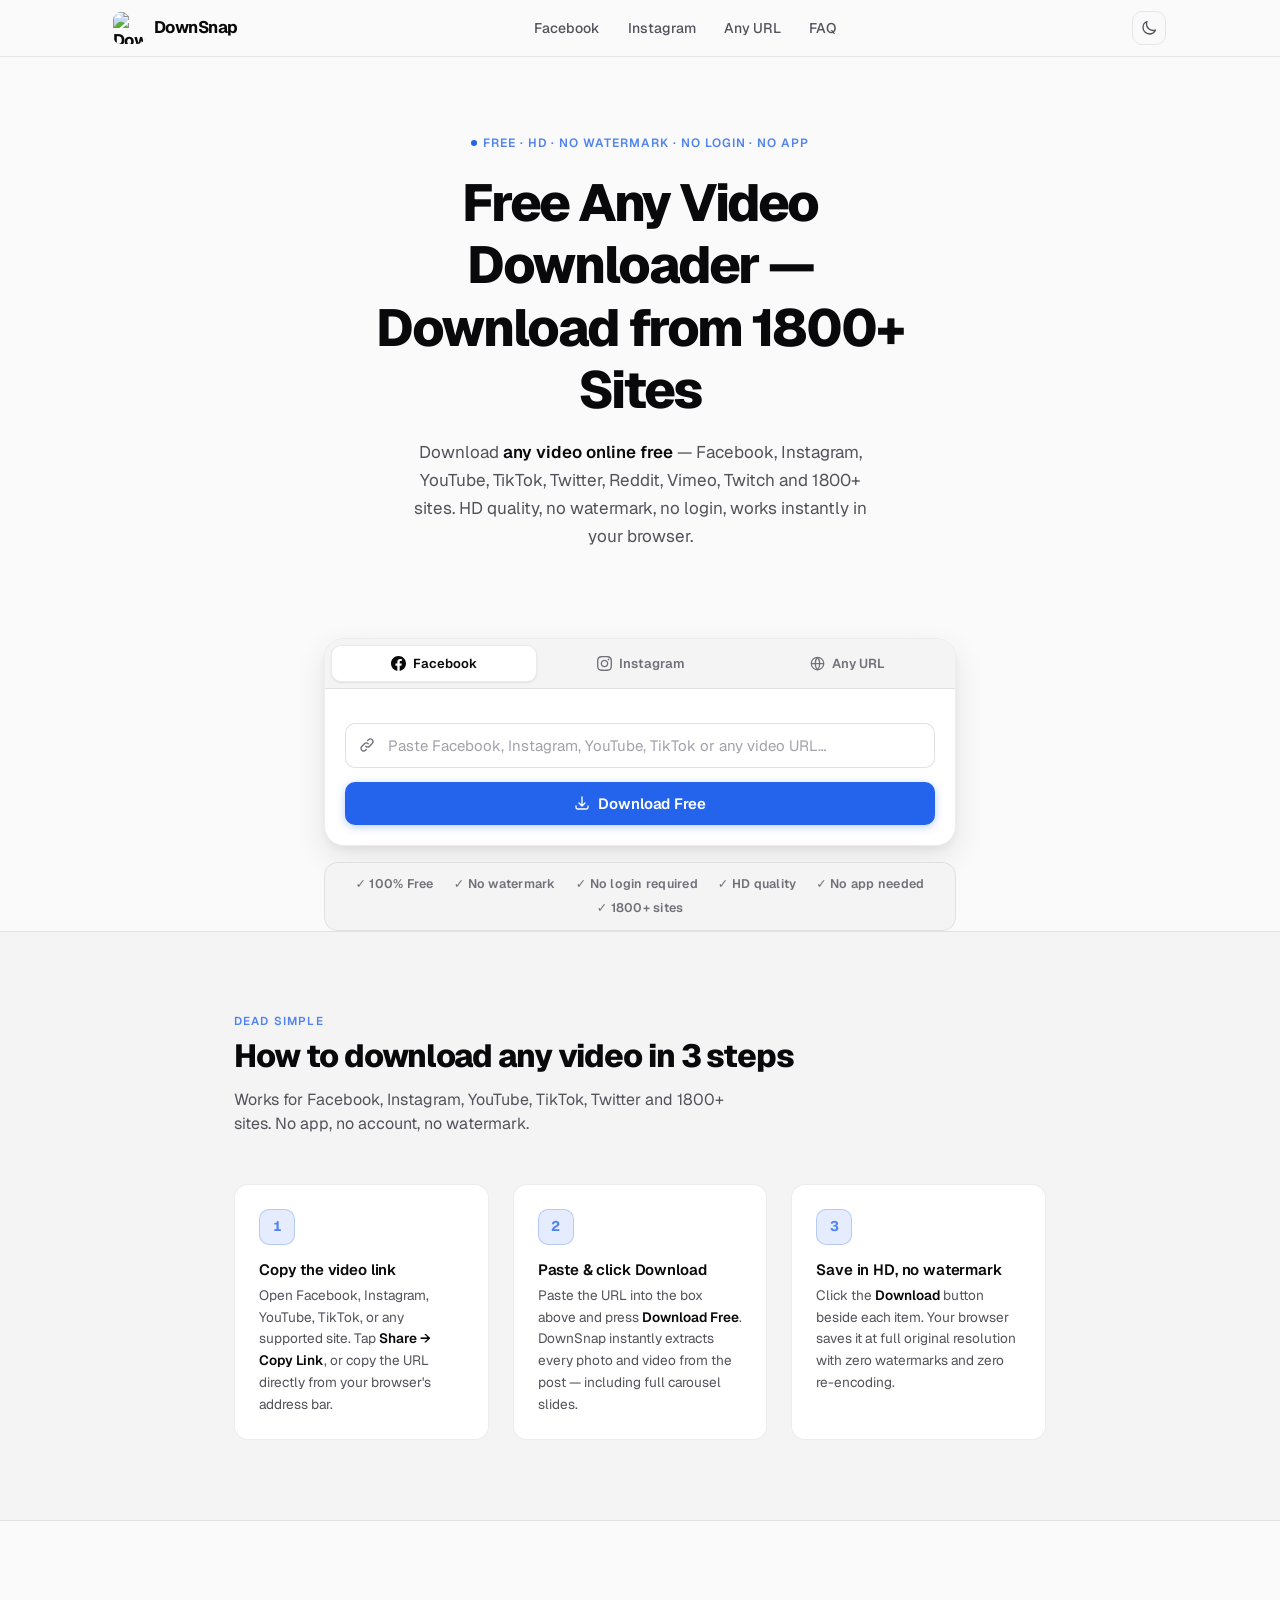
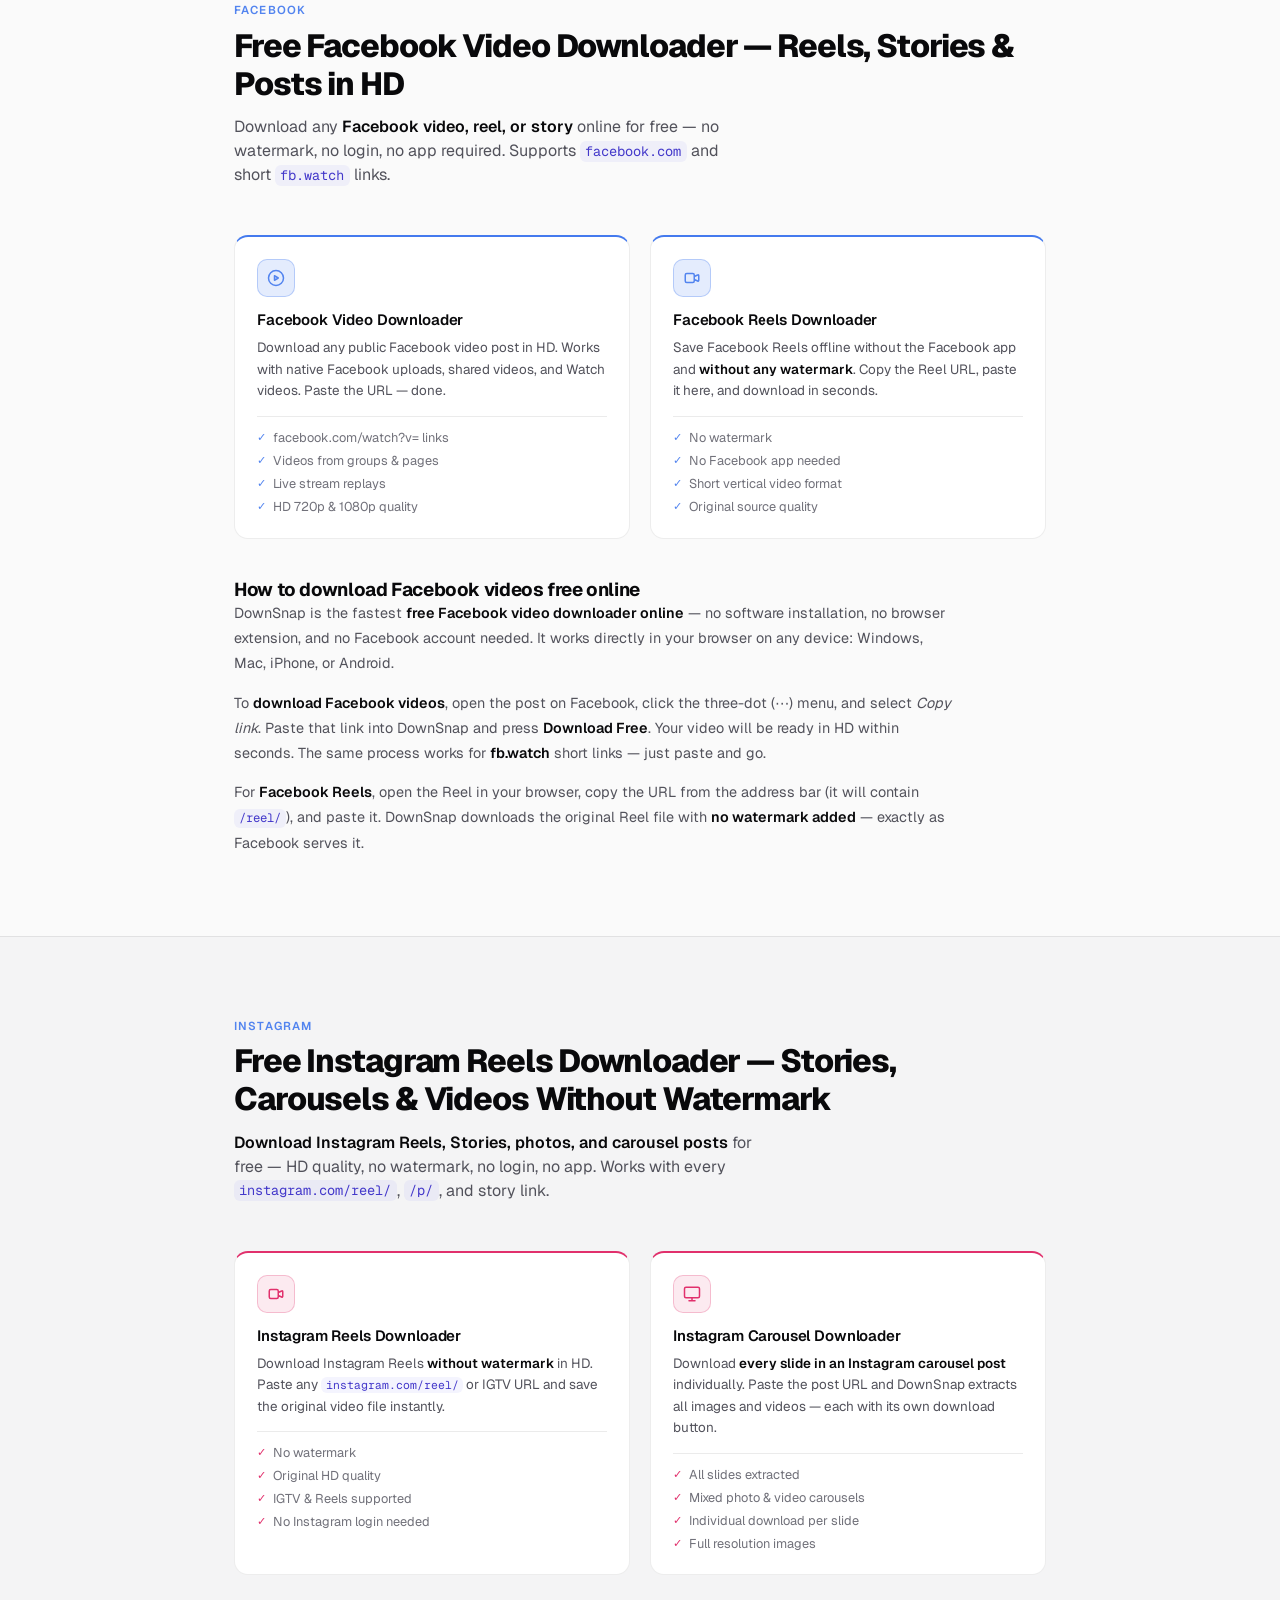
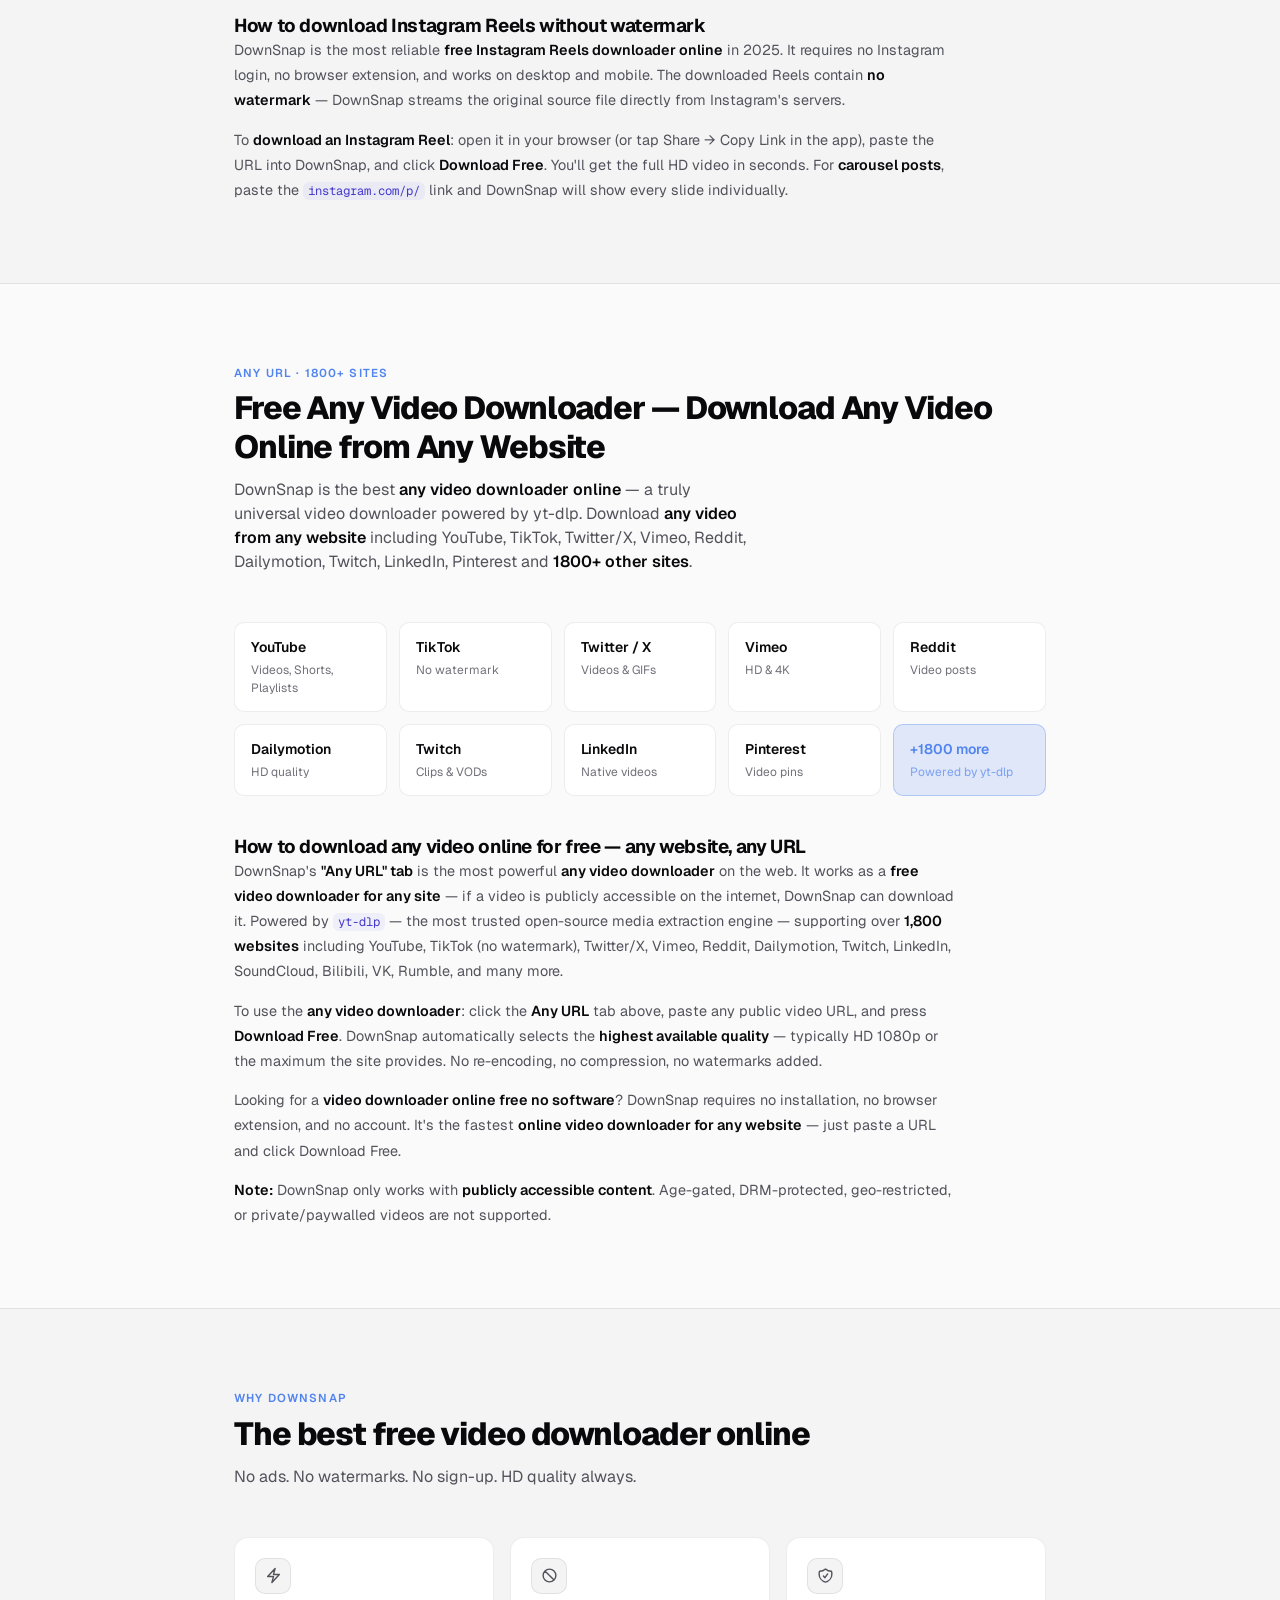
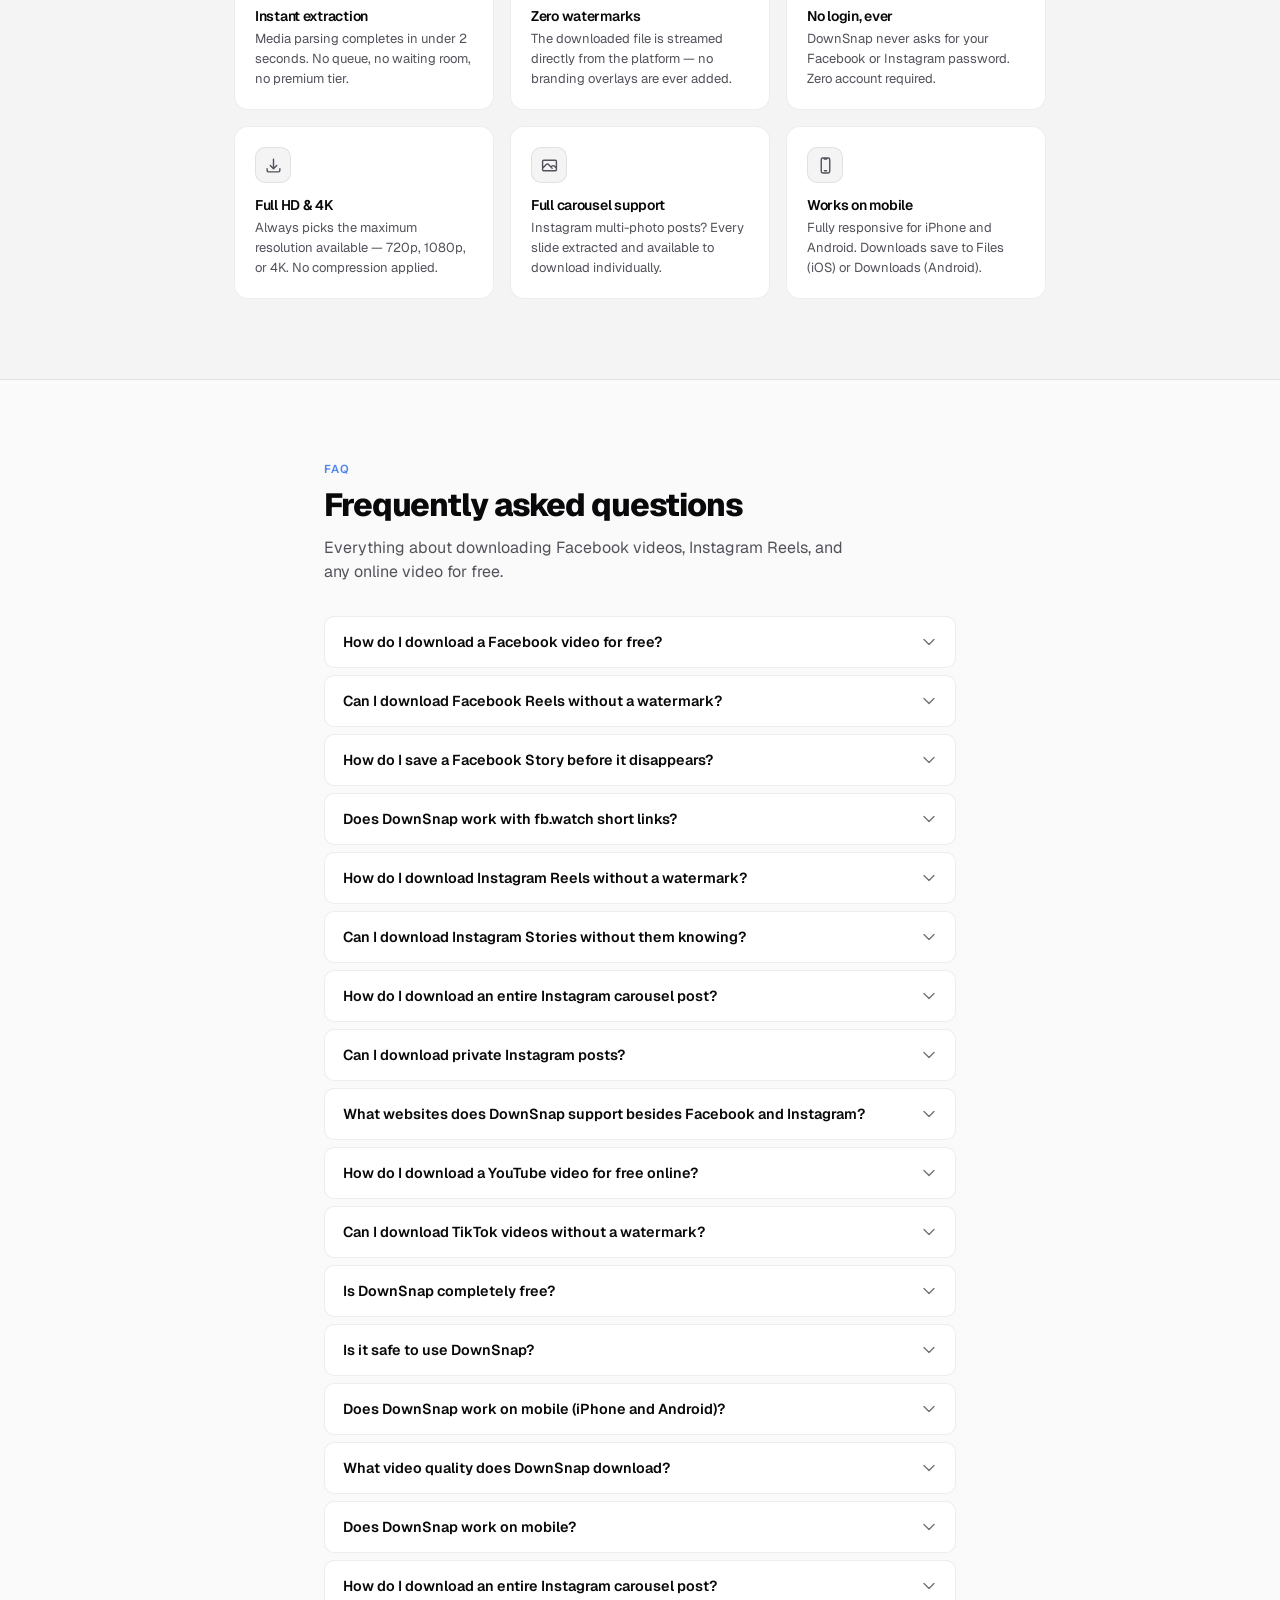
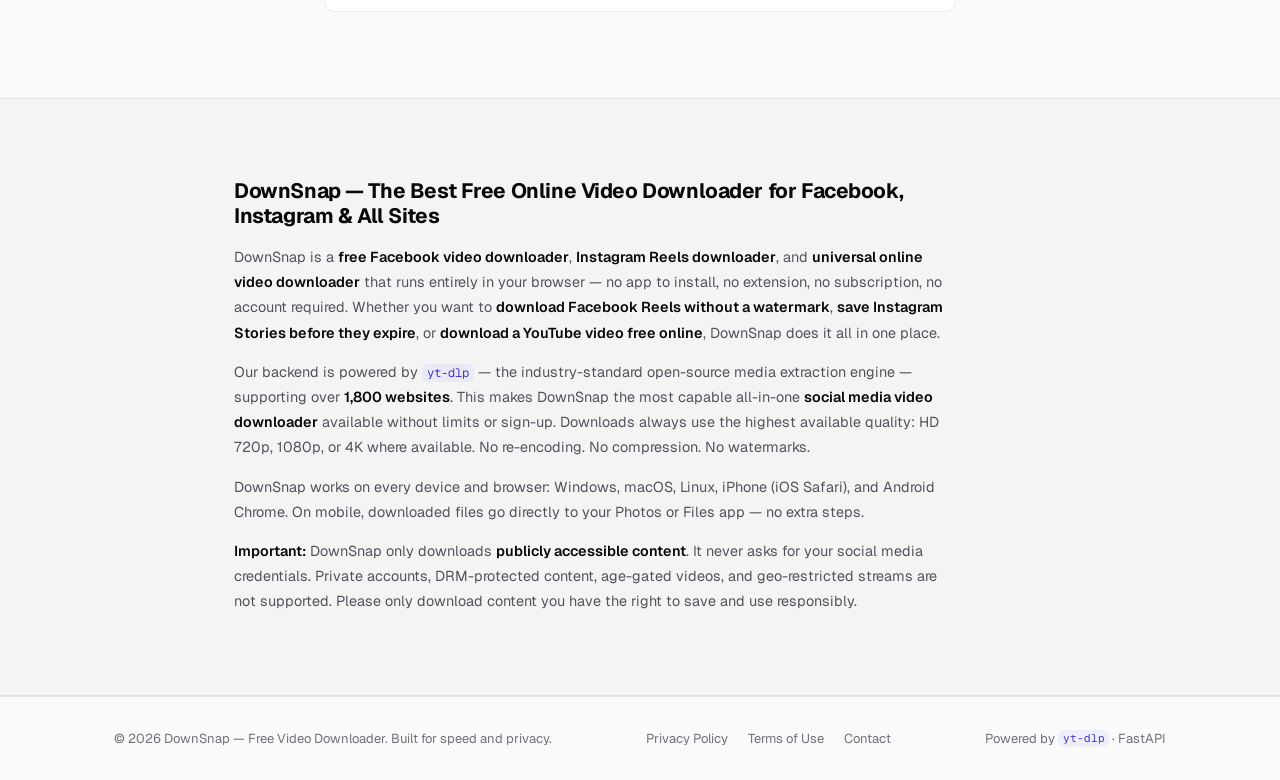
==== commit 1d65c4f6: "feat: SVG logo (D+camera aperture), SVG favicon, SEO any-video-downloader keywords, sitemap refresh" ====
--- a/frontend/index.html
+++ b/frontend/index.html
@@ -12,31 +12,39 @@
   <meta name="apple-mobile-web-app-title" content="DownSnap" />
   <link rel="manifest" href="/site.webmanifest" />
 
+  <!-- Favicon — uses the new SVG logo (modern browsers prefer SVG) -->
+  <link rel="icon" href="/logo.svg" type="image/svg+xml" />
+  <link rel="shortcut icon" href="/logo.svg" />
+  <link rel="apple-touch-icon" href="/logo.svg" />
+
   <!-- ═══════════════════════════════════════════════
        PRIMARY SEO — targets all three categories
   ═══════════════════════════════════════════════ -->
-  <title>DownSnap – Free Facebook Video Downloader, Instagram Reels Downloader & Online Video Downloader | HD, No Watermark</title>
+  <title>DownSnap – Free Any Video Downloader Online | Facebook, Instagram, YouTube, TikTok & 1800+ Sites | HD No Watermark</title>
   <meta name="description"
-    content="DownSnap is a free online video downloader for Facebook videos, reels, stories, Instagram reels, photos, carousels, and any public video URL (YouTube, TikTok, Twitter). HD quality. No watermark. No login. No app. Works instantly in your browser." />
+    content="DownSnap is a free any video downloader — download videos from Facebook, Instagram, YouTube, TikTok, Twitter, Reddit, Vimeo, Twitch and 1800+ websites in HD. No watermark, no login, no app. The fastest universal online video downloader, works instantly in your browser on any device." />
   <meta name="keywords"
-    content="facebook video downloader, download facebook videos free, facebook reels downloader, fb video saver, download fb reels, facebook private video downloader, save facebook live stream, fb to mp4, download facebook watch, facebook watch downloader, fb reel saver, download facebook group video, instagram reels downloader, ig downloader, save ig photo, instagram carousel downloader, download igtv, instagram mp4 saver, download instagram reels without watermark, ig reels saver, save instagram video online, igtv downloader, download ig post, instagram picture downloader, instagram slider downloader, free online video downloader, youtube video downloader, tiktok no watermark, twitter video saver, reddit downloader, vimeo to mp4, dailymotion downloader, twitch clip downloader, soundcloud downloader, pinterest video saver, linkedin video downloader, download any video from any website, universal video downloader, yt-dlp web, social media video downloader, all in one video downloader, download facebook video without app, save facebook reel no watermark, download facebook shorts, save ig carousel, igtv video saver, snapinsta alternative, fdown alternative, savefrom alternative, fastdl alternative, publer alternative, download twitter mp4, save x video, download x video, tiktok video downloader free, download reddit video with audio, save twitch vod, download vimeo 1080p, 4k video downloader online, fast video downloader, open source video downloader, github video downloader, hd video downloader, download mp4 online, online media fetcher" />
+    content="any video downloader, any video downloader free, download any video online, any video downloader online, download any video from any website, universal video downloader, all in one video downloader, video downloader online free, download video from any site, free video downloader online, online video downloader, any url video downloader, video downloader any website, best any video downloader, fast video downloader online, facebook video downloader, download facebook videos free, facebook reels downloader, fb video saver, download fb reels, fb to mp4, download facebook watch, fb reel saver, download facebook group video, instagram reels downloader, ig downloader, save ig photo, instagram carousel downloader, download igtv, instagram mp4 saver, download instagram reels without watermark, ig reels saver, save instagram video online, igtv downloader, download ig post, instagram picture downloader, instagram slider downloader, youtube video downloader, youtube to mp4, download youtube video free, tiktok no watermark, tiktok video downloader free, save tiktok without watermark, twitter video saver, download x video, download twitter mp4, reddit video downloader with audio, vimeo to mp4, download vimeo 1080p, dailymotion downloader, twitch clip downloader, twitch vod downloader, soundcloud downloader, pinterest video saver, linkedin video downloader, social media video downloader, yt-dlp web, savefrom alternative, snaptik alternative, snapinsta alternative, fdown alternative, 4k video downloader online, hd video downloader, download mp4 online, open source video downloader, video extractor online, online media downloader 2025, download streaming video free" />
   <meta name="robots" content="index, follow, max-snippet:-1, max-image-preview:large, max-video-preview:-1" />
-  <link rel="canonical" href="https://downsnap.app/" />
+  <!-- AdSense eligibility: declares this is a family-safe, general-audience site -->
+  <meta name="rating" content="general" />
+  <meta name="content-rating" content="safe for kids" />
+  <link rel="canonical" href="https://downsnap.in/" />
 
   <!-- Open Graph -->
   <meta property="og:type" content="website" />
   <meta property="og:site_name" content="DownSnap" />
-  <meta property="og:title" content="DownSnap – Free Facebook, Instagram & Online Video Downloader | HD No Watermark" />
-  <meta property="og:description" content="Download Facebook videos, reels &amp; stories, Instagram reels, photos &amp; carousels, or any public video URL in HD. Free, no watermark, no login, works instantly." />
-  <meta property="og:url" content="https://downsnap.app/" />
-  <meta property="og:image" content="https://downsnap.app/og-image.png" />
+  <meta property="og:title" content="DownSnap – Free Any Video Downloader | Facebook, Instagram, YouTube, TikTok & 1800+ Sites" />
+  <meta property="og:description" content="Download any video online for free — Facebook, Instagram, YouTube, TikTok, Twitter, Reddit & 1800+ sites. HD quality, no watermark, no login, works instantly in your browser." />
+  <meta property="og:url" content="https://downsnap.in/" />
+  <meta property="og:image" content="https://downsnap.in/og-image.png" />
   <meta property="og:locale" content="en_US" />
 
   <!-- Twitter Card -->
   <meta name="twitter:card" content="summary_large_image" />
-  <meta name="twitter:title" content="DownSnap – Free Facebook, Instagram & Online Video Downloader" />
-  <meta name="twitter:description" content="HD video downloads from Facebook, Instagram, YouTube, TikTok & 1800+ sites. Free. No watermark. No login." />
-  <meta name="twitter:image" content="https://downsnap.app/og-image.png" />
+  <meta name="twitter:title" content="DownSnap – Free Any Video Downloader | Download from 1800+ Sites" />
+  <meta name="twitter:description" content="Download any video free — Facebook, Instagram, YouTube, TikTok, Twitter & 1800+ sites. HD, no watermark, no login." />
+  <meta name="twitter:image" content="https://downsnap.in/og-image.png" />
 
   <!-- ═══════════════════════════════════════════════
        JSON-LD STRUCTURED DATA
@@ -52,14 +60,16 @@
     "@context": "https://schema.org",
     "@type": "SoftwareApplication",
     "name": "DownSnap",
-    "url": "https://downsnap.app/",
+    "url": "https://downsnap.in/",
     "applicationCategory": "MultimediaApplication",
     "applicationSubCategory": "Video Downloader",
     "operatingSystem": "Web, Windows, macOS, Linux, iOS, Android",
     "browserRequirements": "Requires JavaScript. Works in Chrome, Firefox, Safari, Edge.",
     "offers": { "@type": "Offer", "price": "0", "priceCurrency": "USD" },
-    "description": "Free online video downloader. Download Facebook videos, reels, and stories; Instagram reels, stories, photos, and carousels; YouTube videos; TikTok videos without watermark; Twitter videos; Vimeo; and 1800+ other sites in HD quality. No watermark, no login, no app required.",
+    "description": "DownSnap is a free any video downloader online — download videos from Facebook, Instagram, YouTube, TikTok, Twitter/X, Reddit, Vimeo, Twitch, Dailymotion and 1800+ other sites in HD quality. No watermark, no login, no app required. The fastest universal online video downloader.",
     "featureList": [
+      "Download any video from any website free",
+      "Universal any video downloader for 1800+ sites",
       "Download Facebook videos in HD",
       "Download Facebook Reels without watermark",
       "Download Facebook Stories instantly",
@@ -69,7 +79,9 @@
       "Download YouTube videos free online",
       "Download TikTok videos without watermark",
       "Download Twitter/X videos online",
-      "Universal video downloader for 1800+ websites",
+      "Download Reddit videos with audio",
+      "Download Vimeo videos in HD and 4K",
+      "Download Twitch clips and VODs",
       "No sign-up or login required",
       "No watermark added",
       "HD and 4K quality support",
@@ -82,7 +94,7 @@
       "bestRating": "5"
     },
     "author": { "@type": "Organization", "name": "DownSnap" },
-    "screenshot": "https://downsnap.app/screenshot.png"
+    "screenshot": "https://downsnap.in/screenshot.png"
   }
   </script>
 
@@ -180,21 +192,21 @@
     "description": "Download any public video from Facebook, Instagram, YouTube, TikTok, or 1800+ sites for free in HD using DownSnap — no app, no login, no watermark.",
     "totalTime": "PT30S",
     "estimatedCost": { "@type": "MonetaryAmount", "currency": "USD", "value": "0" },
-    "tool": [{ "@type": "HowToTool", "name": "DownSnap (downsnap.app)" }],
+    "tool": [{ "@type": "HowToTool", "name": "DownSnap (downsnap.in)" }],
     "step": [
       {
         "@type": "HowToStep",
         "position": 1,
         "name": "Copy the video link",
         "text": "Open Facebook, Instagram, YouTube, TikTok, or any supported website. Tap the Share button and select 'Copy Link', or copy the URL from your browser's address bar.",
-        "url": "https://downsnap.app/#downloader"
+        "url": "https://downsnap.in/#downloader"
       },
       {
         "@type": "HowToStep",
         "position": 2,
         "name": "Paste the URL into DownSnap",
-        "text": "Go to downsnap.app, paste the link into the input box, and click the 'Fetch Media' button. DownSnap will extract all photos and videos from the post in seconds.",
-        "url": "https://downsnap.app/#downloader"
+        "text": "Go to downsnap.in, paste the link into the input box, and click the 'Fetch Media' button. DownSnap will extract all photos and videos from the post in seconds.",
+        "url": "https://downsnap.in/#downloader"
       },
       {
         "@type": "HowToStep",
@@ -213,7 +225,7 @@
     "@context": "https://schema.org",
     "@type": "BreadcrumbList",
     "itemListElement": [
-      { "@type": "ListItem", "position": 1, "name": "Home", "item": "https://downsnap.app/" }
+      { "@type": "ListItem", "position": 1, "name": "Home", "item": "https://downsnap.in/" }
     ]
   }
   </script>
@@ -240,11 +252,10 @@
 ══════════════════════════════════ -->
 <header class="nav">
   <nav class="container nav-inner" aria-label="Main navigation">
-    <a href="/" class="logo" aria-label="DownSnap – free video downloader home">
-      <div class="logo-icon">
-        <svg width="16" height="16" viewBox="0 0 24 24" fill="none" stroke="currentColor" stroke-width="2.5" aria-hidden="true">
-          <path stroke-linecap="round" stroke-linejoin="round" d="M3 16.5v2.25A2.25 2.25 0 005.25 21h13.5A2.25 2.25 0 0021 18.75V16.5M16.5 12L12 16.5m0 0L7.5 12m4.5 4.5V3" />
-        </svg>
+    <a href="/" class="logo" aria-label="DownSnap – free any video downloader home">
+      <div class="logo-icon" style="background:none;padding:0;display:flex;align-items:center;">
+        <img src="/logo.svg" width="32" height="32" alt="DownSnap logo" loading="eager"
+             style="display:block;border-radius:8px;" />
       </div>
       DownSnap
     </a>
@@ -284,11 +295,11 @@
           Free &middot; HD &middot; No watermark &middot; No login &middot; No app
         </p>
         <h1 id="hero-heading">
-          Free Facebook, Instagram &amp;<br />Online Video Downloader
+          Free Any Video Downloader —<br />Download from 1800+ Sites
         </h1>
         <p class="hero-sub">
-          Download Facebook videos, reels &amp; stories, Instagram reels, photos &amp; carousels,
-          YouTube, TikTok, Twitter, and 1800+ sites — HD quality, no watermark, instantly.
+          Download <strong>any video online free</strong> — Facebook, Instagram, YouTube, TikTok, Twitter, Reddit, Vimeo, Twitch
+          and 1800+ sites. HD quality, no watermark, no login, works instantly in your browser.
         </p>
       </div>
 
@@ -534,10 +545,10 @@
   <section id="online-video-downloader" class="section" aria-labelledby="any-heading">
     <div class="container-md">
       <p class="section-label">Any URL · 1800+ sites</p>
-      <h2 id="any-heading" class="section-title">Free Online Video Downloader — Download from Any Website</h2>
+      <h2 id="any-heading" class="section-title">Free Any Video Downloader — Download Any Video Online from Any Website</h2>
       <p class="section-sub">
-        Beyond Facebook and Instagram — DownSnap is a <strong>universal online video downloader</strong> powered by yt-dlp.
-        Download videos from YouTube, TikTok, Twitter/X, Vimeo, Reddit, Dailymotion, Twitch, LinkedIn, Pinterest and <strong>1800+ other sites</strong>.
+        DownSnap is the best <strong>any video downloader online</strong> — a truly universal video downloader powered by yt-dlp.
+        Download <strong>any video from any website</strong> including YouTube, TikTok, Twitter/X, Vimeo, Reddit, Dailymotion, Twitch, LinkedIn, Pinterest and <strong>1800+ other sites</strong>.
       </p>
 
       <div class="supported-grid">
@@ -584,17 +595,21 @@
       </div>
 
       <div class="prose-block" style="margin-top:40px">
-        <h3>How to download any online video for free</h3>
-        <p>
-          DownSnap's <strong>"Any URL" tab</strong> is a fully universal <strong>online video downloader</strong>.
-          If a video is publicly accessible on the internet, DownSnap can almost certainly download it.
-          It's powered by <code>yt-dlp</code> — the most widely used open-source media extraction engine,
-          supporting over <strong>1,800 websites</strong> including YouTube, TikTok (no watermark), Twitter/X, Vimeo, Reddit, Dailymotion, Twitch, LinkedIn, SoundCloud, and many more.
-        </p>
-        <p>
-          To use it: click the <strong>Any URL</strong> tab above, paste any public video URL, and press <strong>Download Free</strong>.
-          DownSnap always selects the <strong>highest available quality format</strong> — typically HD 1080p or the maximum the site provides.
-          No re-encoding, no compression, no watermarks.
+        <h3>How to download any video online for free — any website, any URL</h3>
+        <p>
+          DownSnap's <strong>"Any URL" tab</strong> is the most powerful <strong>any video downloader</strong> on the web.
+          It works as a <strong>free video downloader for any site</strong> — if a video is publicly accessible on the internet, DownSnap can download it.
+          Powered by <code>yt-dlp</code> — the most trusted open-source media extraction engine —
+          supporting over <strong>1,800 websites</strong> including YouTube, TikTok (no watermark), Twitter/X, Vimeo, Reddit, Dailymotion, Twitch, LinkedIn, SoundCloud, Bilibili, VK, Rumble, and many more.
+        </p>
+        <p>
+          To use the <strong>any video downloader</strong>: click the <strong>Any URL</strong> tab above, paste any public video URL, and press <strong>Download Free</strong>.
+          DownSnap automatically selects the <strong>highest available quality</strong> — typically HD 1080p or the maximum the site provides.
+          No re-encoding, no compression, no watermarks added.
+        </p>
+        <p>
+          Looking for a <strong>video downloader online free no software</strong>? DownSnap requires no installation, no browser extension, and no account.
+          It's the fastest <strong>online video downloader for any website</strong> — just paste a URL and click Download Free.
         </p>
         <p>
           <strong>Note:</strong> DownSnap only works with <strong>publicly accessible content</strong>.
@@ -707,8 +722,8 @@
 
   <!-- ─── INVISIBLE SEO KEYWORDS BLOCK ─── -->
   <aside class="sr-only" aria-hidden="true">
-    <h2>Supported Websites & Advanced Download Formats</h2>
-    <p>If you are looking for specific social media downloaders, DownSnap supports all of the following: download facebook video mp4, facebook reel downloader online, free facebook video saver hd, fb video download 1080p, facebook private video downloader tool, facebook live stream downloader, download video from facebook watch, save facebook post video, fb group video downloader, facebook lite video download, best facebook video downloader app alternative, facebook video downloader extension alternative, ig reels saver, instagram video downloader 4k, save instagram photos, download instagram carousel, multiple photo downloader instagram, instagram slider saver, download igtv videos, instagram live downloader, instagram post downloader, download instagram videos by link, free ig video saver, instagram mp4 downloader, download instagram reels on iphone, save ig reels to android, download any video online free, universal video downloader tool, yt-dlp web interface, youtube video downloader hd, save youtube shorts, youtube to mp4 1080p, tiktok video downloader no watermark free, save tiktok without logo, download twitter videos, twitter video saver mp4, download x videos online, reddit video downloader with sound, vimeo downloader 4k, twitch clip downloader, save twitch vods, dailymotion video downloader, pinterest video downloader, linkedin video saver, tumblr video downloader, soundcloud downloader, bilibili video downloader, vk video downloader, snapinsta alternative, fdown alternative, snaptik alternative, ssstik alternative, savefrom alternative, fastdl alternative, publer alternative, download streaming video, video extractor, best online video downloader 2025.</p>
+    <h2>Any Video Downloader — Supported Websites & Download Formats</h2>
+    <p>DownSnap is an any video downloader free, any video downloader online, download any video from any website, any url video downloader, video downloader any website, download any video online, best any video downloader 2025, free any video downloader no software, any video downloader extension alternative, download any video online without software, fastest any video downloader, any website video downloader online free, download videos from any site free. Additional keyword coverage: download facebook video mp4, facebook reel downloader online, free facebook video saver hd, fb video download 1080p, facebook live stream downloader, download video from facebook watch, save facebook post video, fb group video downloader, ig reels saver, instagram video downloader 4k, save instagram photos, download instagram carousel, multiple photo downloader instagram, instagram slider saver, download igtv videos, instagram post downloader, download instagram videos by link, free ig video saver, instagram mp4 downloader, download instagram reels on iphone, save ig reels to android, yt-dlp web interface, youtube video downloader hd, save youtube shorts, youtube to mp4 1080p, tiktok video downloader no watermark free, save tiktok without logo, download twitter videos, twitter video saver mp4, download x videos online, reddit video downloader with sound, vimeo downloader 4k, twitch clip downloader, save twitch vods, dailymotion video downloader, pinterest video downloader, linkedin video saver, tumblr video downloader, soundcloud downloader, bilibili video downloader, vk video downloader, rumble video downloader, snapinsta alternative, fdown alternative, snaptik alternative, ssstik alternative, savefrom alternative, fastdl alternative, publer alternative, download streaming video free, video extractor online, best free online video downloader 2025, fast video downloader no registration.</p>
   </aside>
 
 </main>
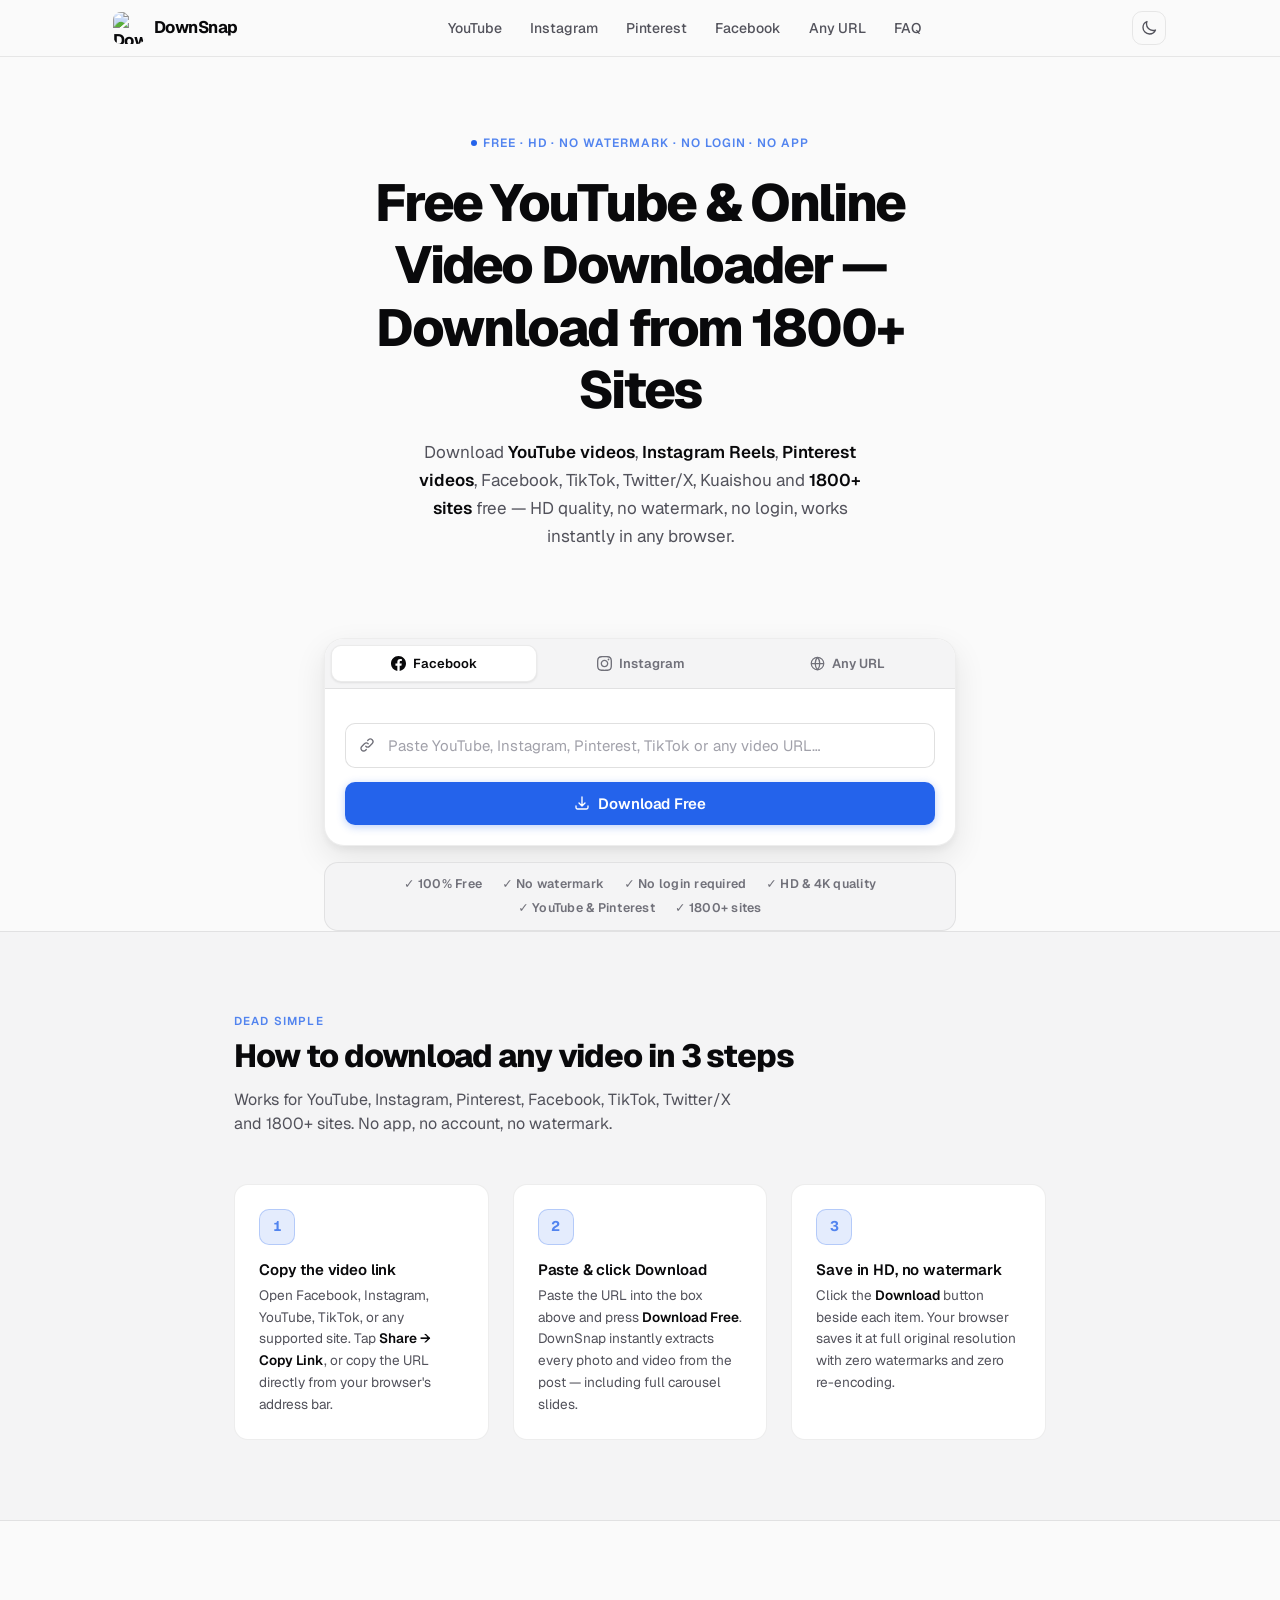
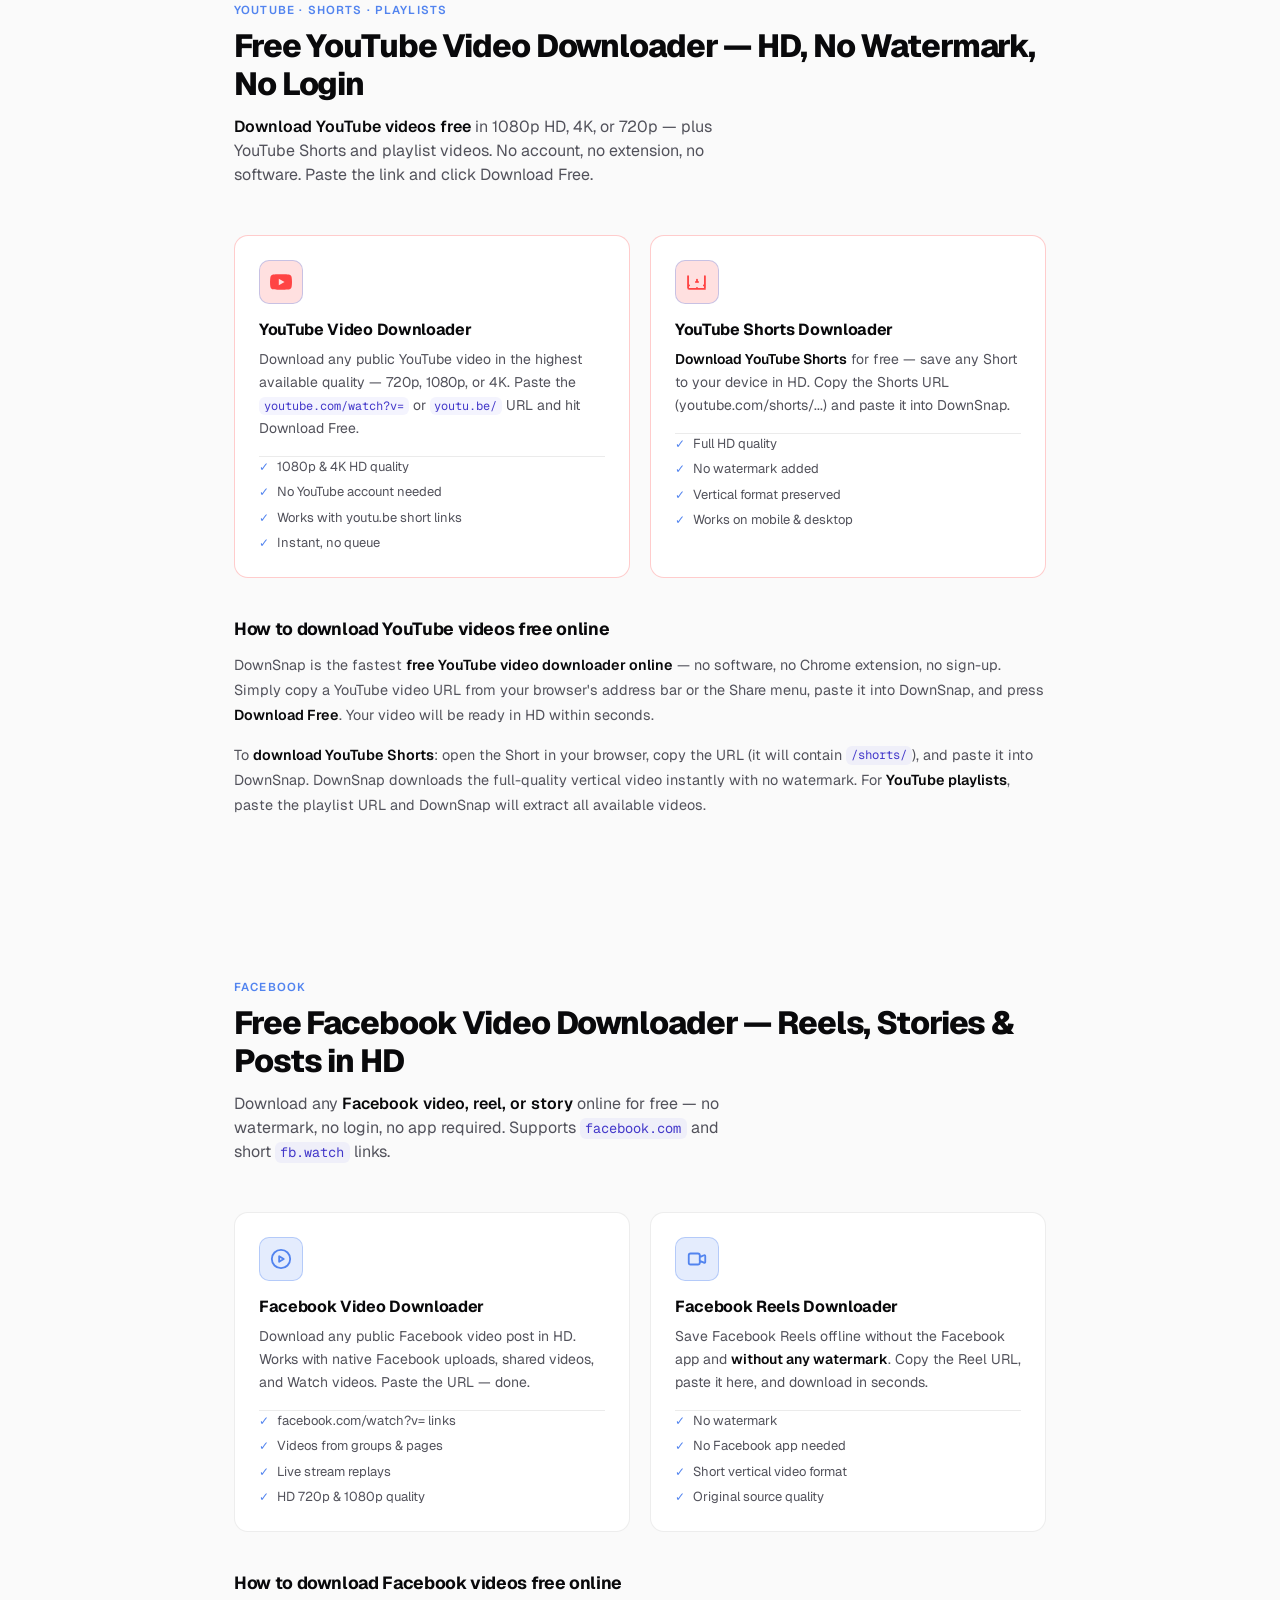
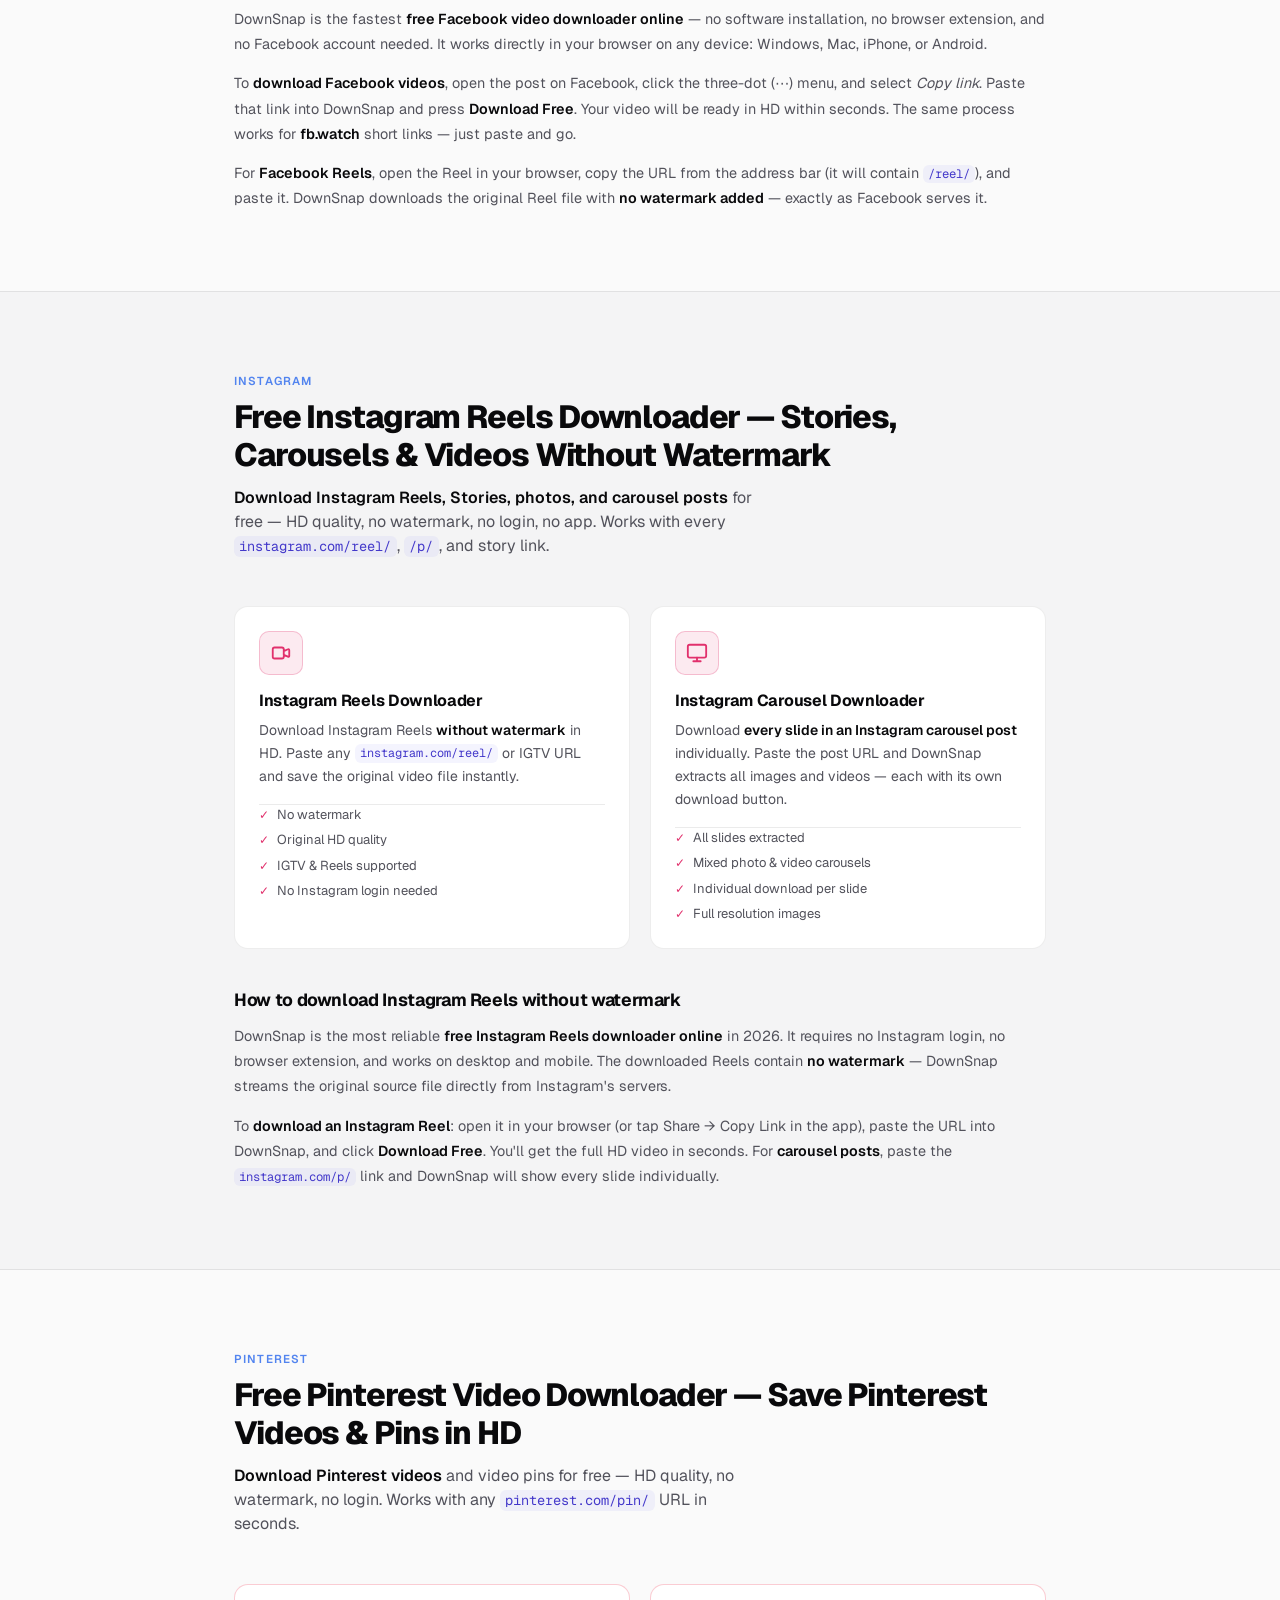
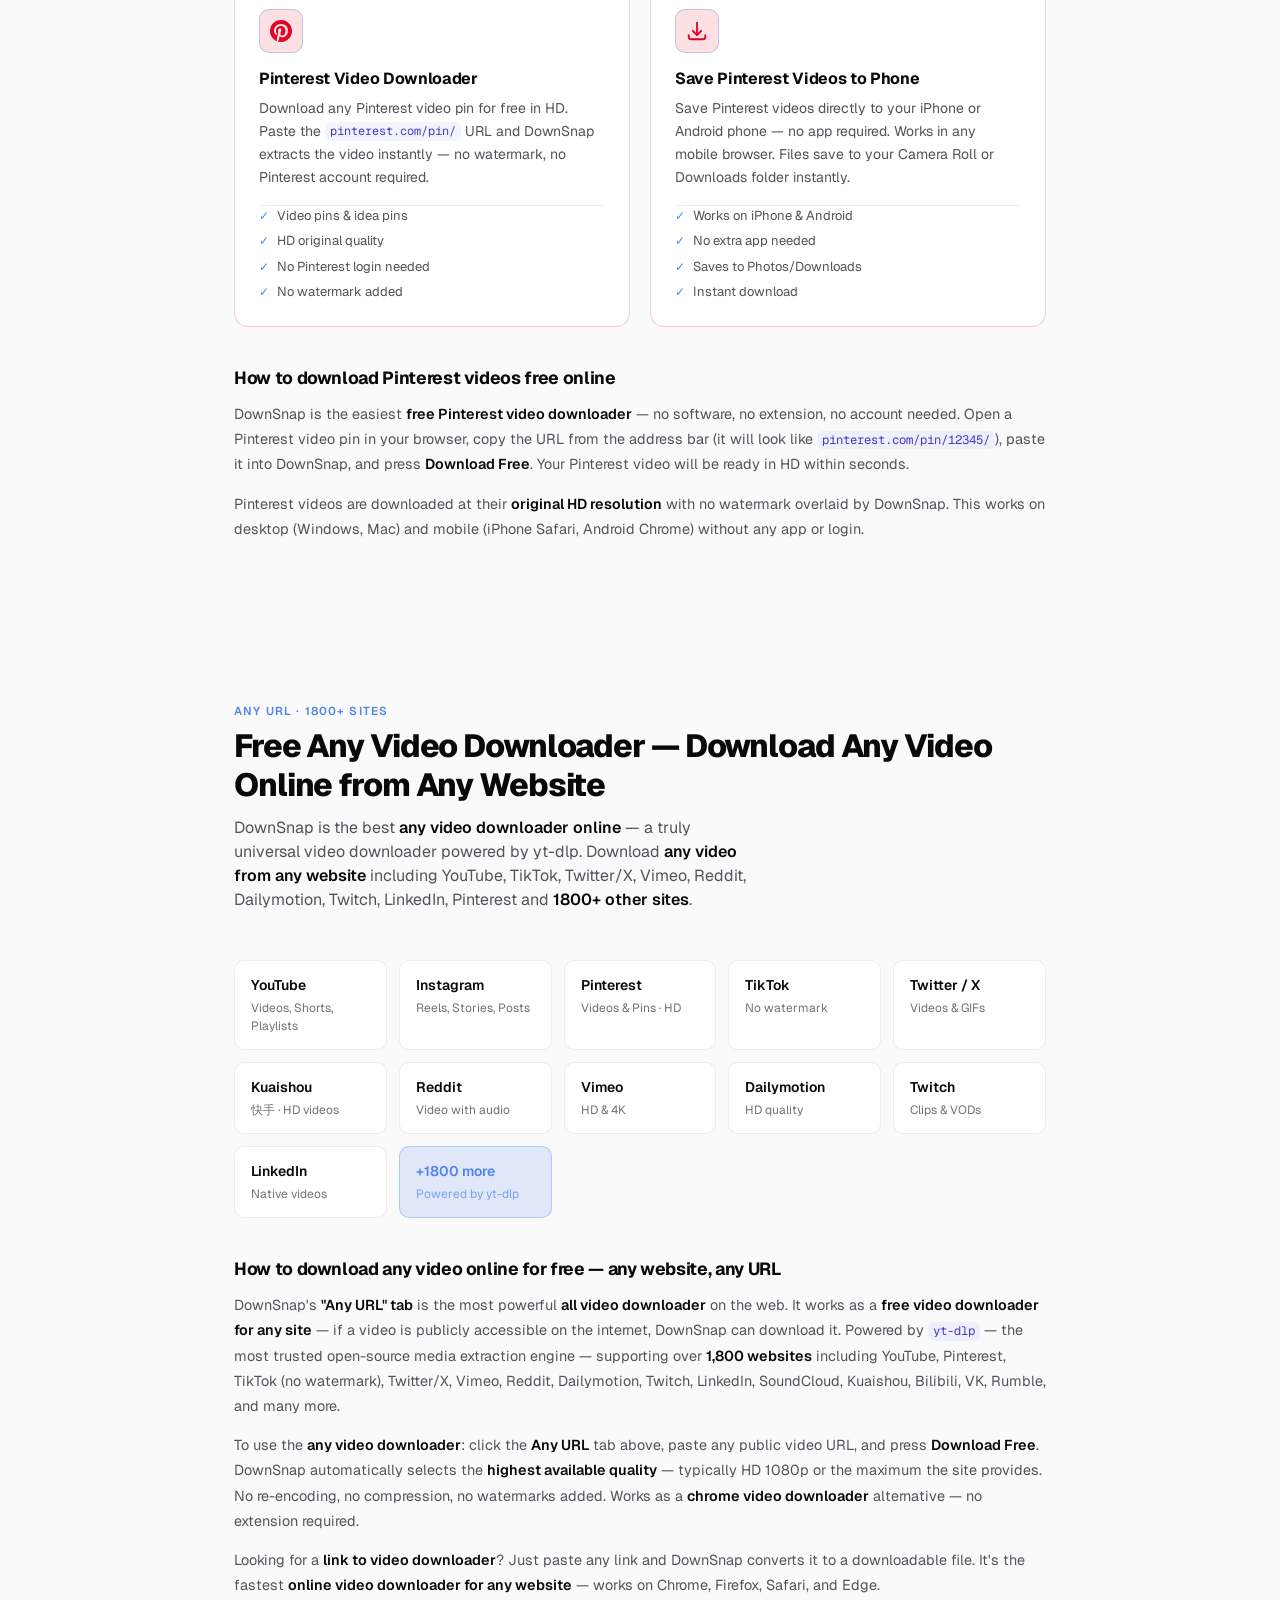
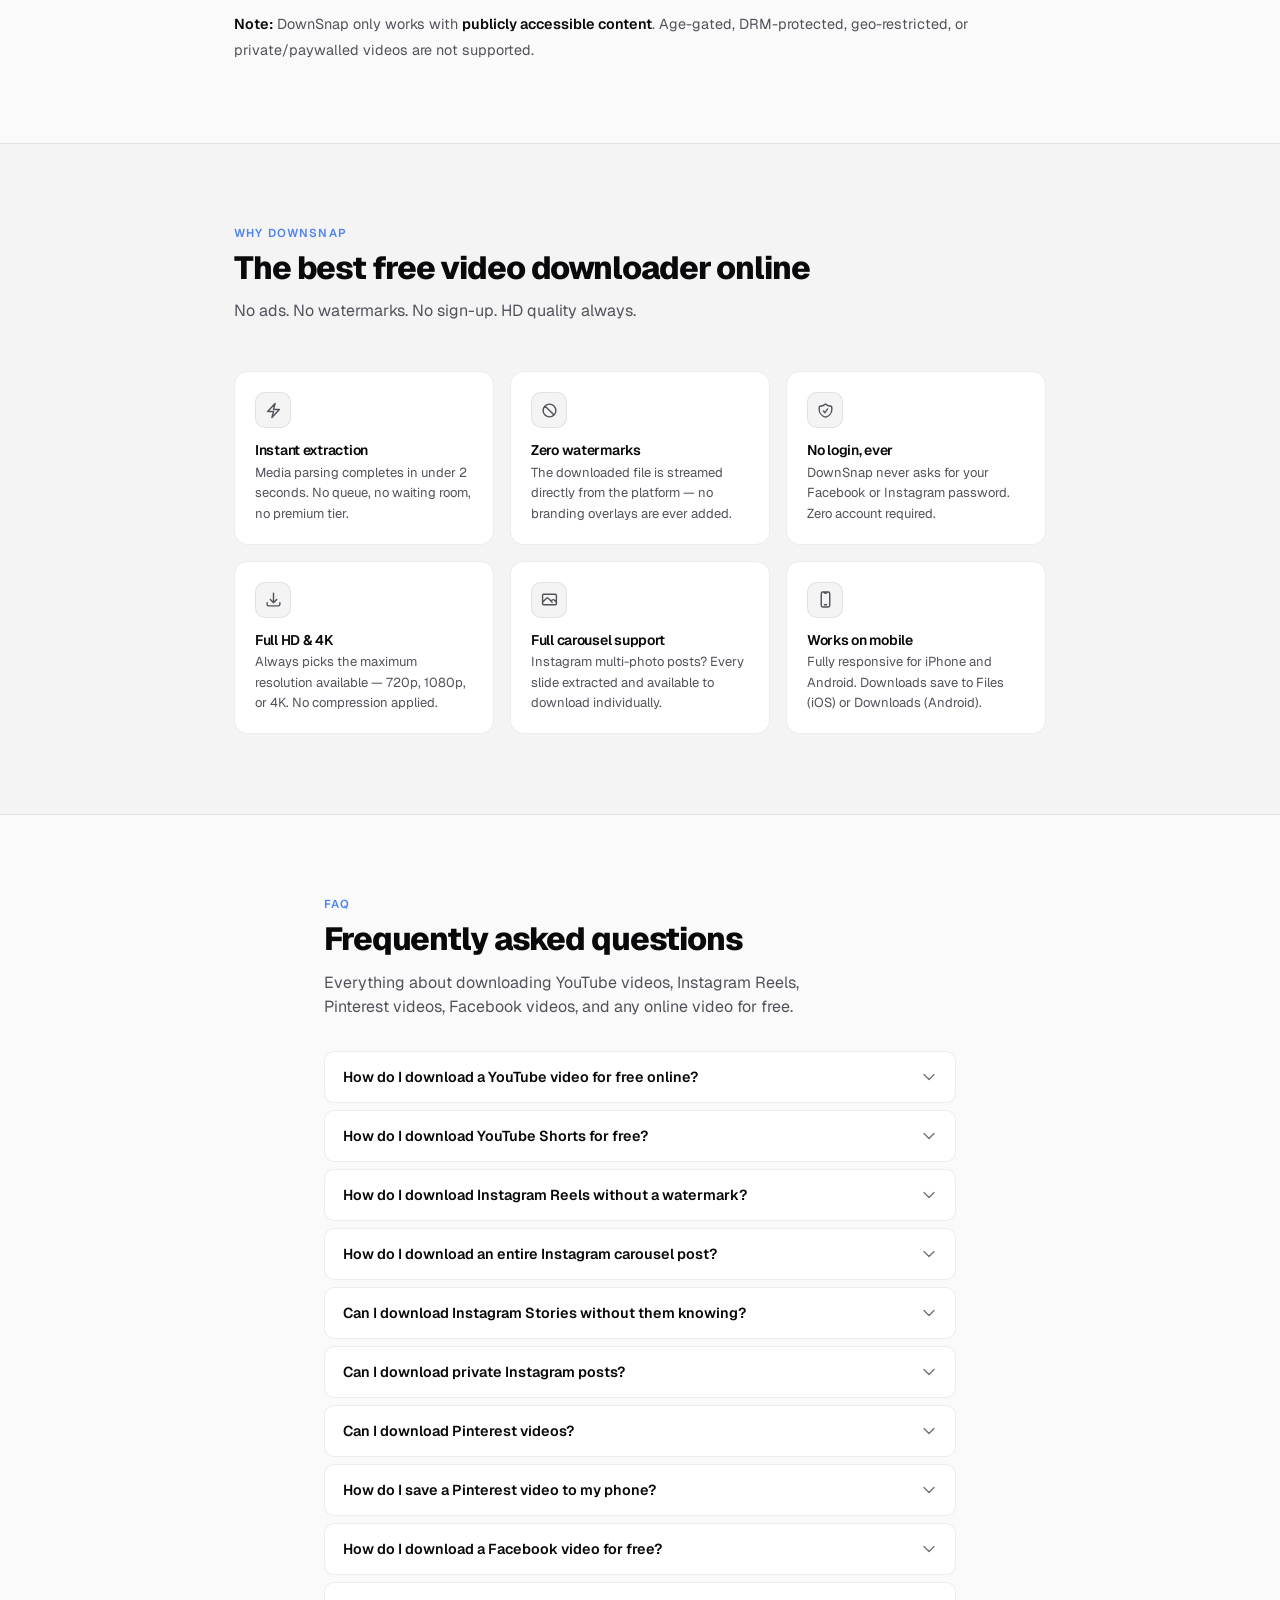
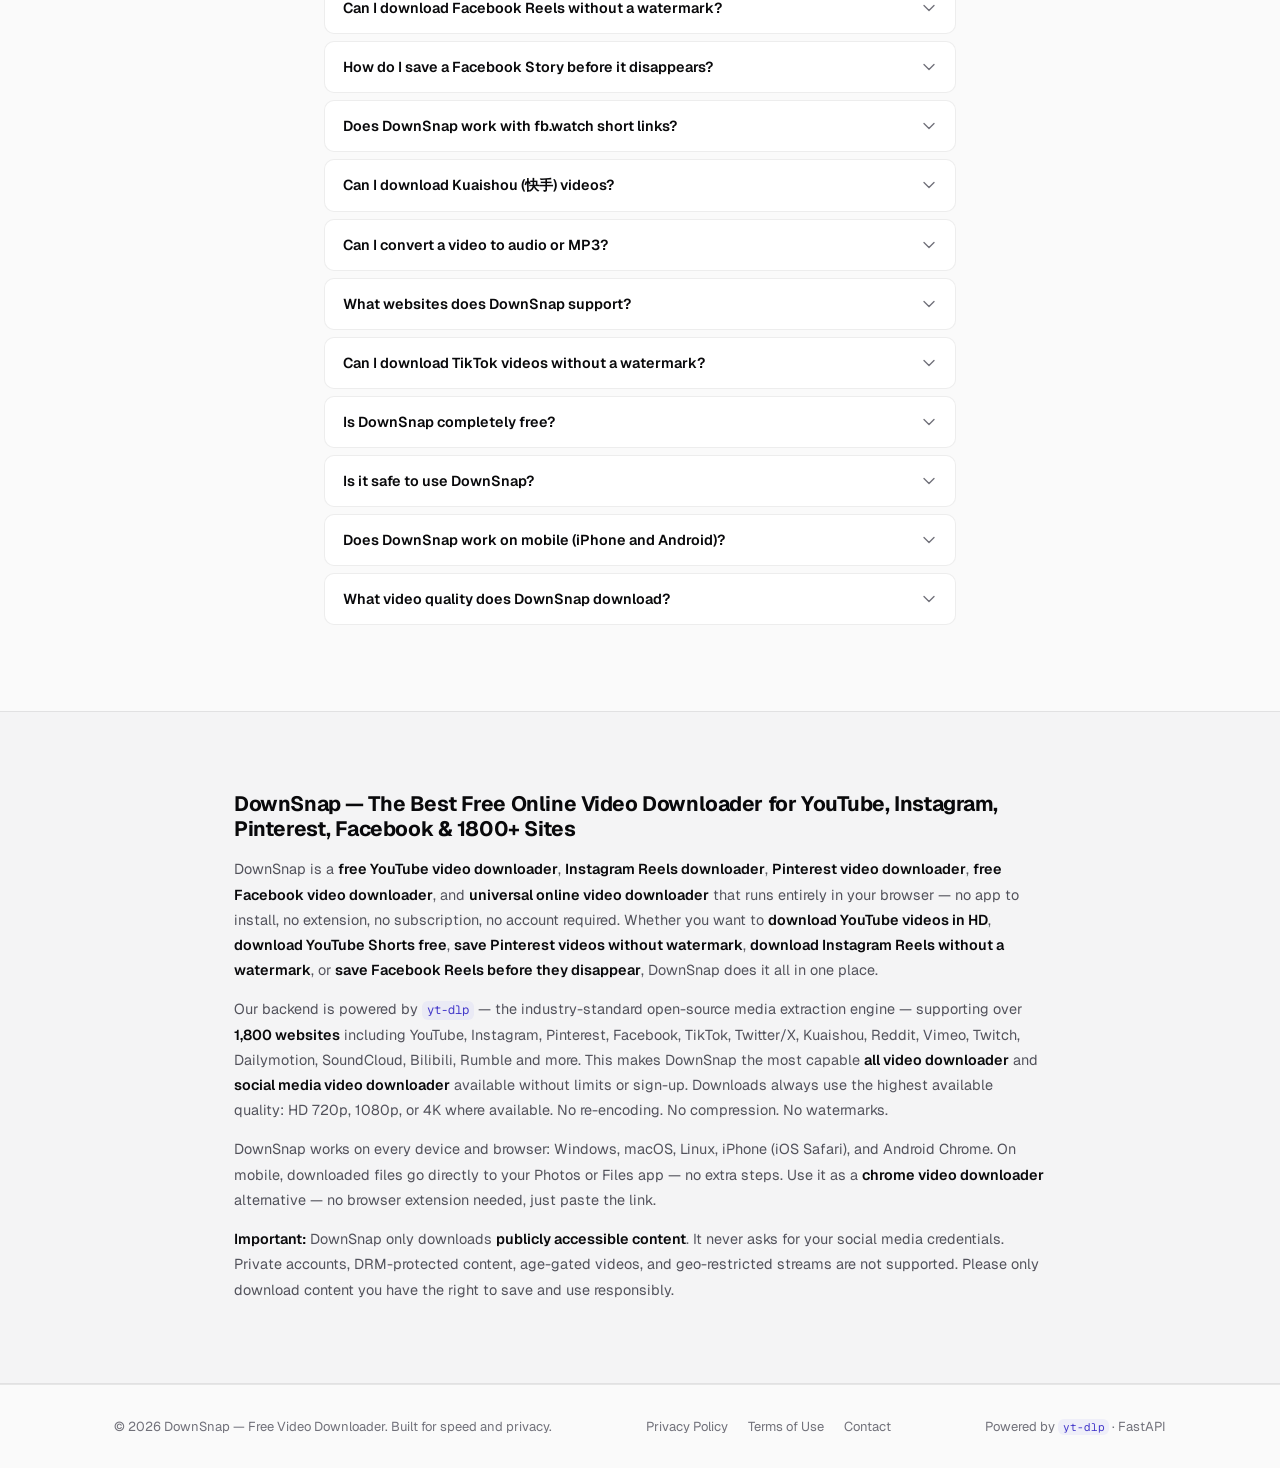
==== commit afcbeb52: "Fix Instagram downloader fallback, fix object error, and add missing logo/icon assets" ====
--- a/frontend/index.html
+++ b/frontend/index.html
@@ -12,37 +12,40 @@
   <meta name="apple-mobile-web-app-title" content="DownSnap" />
   <link rel="manifest" href="/site.webmanifest" />
 
-  <!-- Favicon — uses the new SVG logo (modern browsers prefer SVG) -->
-  <link rel="icon" href="/logo.svg" type="image/svg+xml" />
-  <link rel="shortcut icon" href="/logo.svg" />
-  <link rel="apple-touch-icon" href="/logo.svg" />
+  <!-- Favicon — PNG icon (512px, works across all browsers and PWA) -->
+  <link rel="icon" href="/logo.png" type="image/png" />
+  <link rel="shortcut icon" href="/logo.png" />
+  <link rel="apple-touch-icon" href="/logo.png" />
 
   <!-- ═══════════════════════════════════════════════
        PRIMARY SEO — targets all three categories
   ═══════════════════════════════════════════════ -->
-  <title>DownSnap – Free Any Video Downloader Online | Facebook, Instagram, YouTube, TikTok & 1800+ Sites | HD No Watermark</title>
+  <title>DownSnap – Free YouTube & Online Video Downloader | Instagram, Pinterest, Facebook, TikTok & 1800+ Sites | HD No Watermark</title>
   <meta name="description"
-    content="DownSnap is a free any video downloader — download videos from Facebook, Instagram, YouTube, TikTok, Twitter, Reddit, Vimeo, Twitch and 1800+ websites in HD. No watermark, no login, no app. The fastest universal online video downloader, works instantly in your browser on any device." />
+    content="DownSnap is a free online video downloader — download YouTube videos, Instagram Reels, Pinterest videos, Facebook Reels, TikTok, Twitter/X, Kuaishou and 1800+ sites in HD. No watermark, no login, no app. The fastest universal video downloader — works instantly in any browser on any device." />
   <meta name="keywords"
-    content="any video downloader, any video downloader free, download any video online, any video downloader online, download any video from any website, universal video downloader, all in one video downloader, video downloader online free, download video from any site, free video downloader online, online video downloader, any url video downloader, video downloader any website, best any video downloader, fast video downloader online, facebook video downloader, download facebook videos free, facebook reels downloader, fb video saver, download fb reels, fb to mp4, download facebook watch, fb reel saver, download facebook group video, instagram reels downloader, ig downloader, save ig photo, instagram carousel downloader, download igtv, instagram mp4 saver, download instagram reels without watermark, ig reels saver, save instagram video online, igtv downloader, download ig post, instagram picture downloader, instagram slider downloader, youtube video downloader, youtube to mp4, download youtube video free, tiktok no watermark, tiktok video downloader free, save tiktok without watermark, twitter video saver, download x video, download twitter mp4, reddit video downloader with audio, vimeo to mp4, download vimeo 1080p, dailymotion downloader, twitch clip downloader, twitch vod downloader, soundcloud downloader, pinterest video saver, linkedin video downloader, social media video downloader, yt-dlp web, savefrom alternative, snaptik alternative, snapinsta alternative, fdown alternative, 4k video downloader online, hd video downloader, download mp4 online, open source video downloader, video extractor online, online media downloader 2025, download streaming video free" />
+    content="youtube video downloader, youtube to mp4, youtube shorts downloader, download youtube video free, online video downloader, video downloader online free, download any video online, any video downloader, free video downloader online, all video downloader, all in one video downloader, instagram video downloader, instagram reels downloader, download instagram reels without watermark, pinterest video downloader, pinterest downloader, pinterest video saver, download pinterest video, facebook video downloader, download facebook videos free, facebook reels downloader, video downloader, hd video downloader, 4k video downloader online, download mp4 online, free video downloader, any video downloader free, download any video from any website, universal video downloader, download video from any site, any url video downloader, video downloader any website, fast video downloader online, download streaming video free, social media video downloader, video to audio, video to mp3 online, link to video downloader, chrome video downloader, kuaishou video downloader, meta ai video downloader, yt-dlp web, savefrom alternative, snaptik alternative, snapinsta alternative, fdown alternative, video extractor online, download video online 2026, fb video saver, download fb reels, fb to mp4, download facebook watch, fb reel saver, facebook reels downloader without watermark, ig downloader, save ig photo, instagram carousel downloader, download igtv, instagram mp4 saver, ig reels saver, save instagram video online, igtv downloader, download ig post, instagram picture downloader, tiktok video downloader no watermark, tiktok video downloader free, save tiktok without watermark, download tiktok without logo, twitter video saver, download x video, download twitter mp4, reddit video downloader with audio, vimeo to mp4, download vimeo 1080p, dailymotion downloader, twitch clip downloader, twitch vod downloader, soundcloud downloader, linkedin video downloader, bilibili downloader, rumble video downloader" />
   <meta name="robots" content="index, follow, max-snippet:-1, max-image-preview:large, max-video-preview:-1" />
   <!-- AdSense eligibility: declares this is a family-safe, general-audience site -->
   <meta name="rating" content="general" />
   <meta name="content-rating" content="safe for kids" />
   <link rel="canonical" href="https://downsnap.in/" />
+  <!-- Tell Google the canonical is HTTPS non-www; suppress www/http variants from indexing -->
+  <link rel="alternate" hreflang="en" href="https://downsnap.in/" />
+  <link rel="alternate" hreflang="x-default" href="https://downsnap.in/" />
 
   <!-- Open Graph -->
   <meta property="og:type" content="website" />
   <meta property="og:site_name" content="DownSnap" />
-  <meta property="og:title" content="DownSnap – Free Any Video Downloader | Facebook, Instagram, YouTube, TikTok & 1800+ Sites" />
-  <meta property="og:description" content="Download any video online for free — Facebook, Instagram, YouTube, TikTok, Twitter, Reddit & 1800+ sites. HD quality, no watermark, no login, works instantly in your browser." />
+  <meta property="og:title" content="DownSnap – Free YouTube & Online Video Downloader | Instagram, Pinterest, Facebook, TikTok & 1800+ Sites" />
+  <meta property="og:description" content="Download YouTube videos, Instagram Reels, Pinterest videos, Facebook Reels, TikTok, Twitter/X & 1800+ sites free. HD quality, no watermark, no login — works in your browser instantly." />
   <meta property="og:url" content="https://downsnap.in/" />
   <meta property="og:image" content="https://downsnap.in/og-image.png" />
   <meta property="og:locale" content="en_US" />
 
   <!-- Twitter Card -->
   <meta name="twitter:card" content="summary_large_image" />
-  <meta name="twitter:title" content="DownSnap – Free Any Video Downloader | Download from 1800+ Sites" />
+  <meta name="twitter:title" content="DownSnap – Free YouTube & Online Video Downloader | 1800+ Sites" />
   <meta name="twitter:description" content="Download any video free — Facebook, Instagram, YouTube, TikTok, Twitter & 1800+ sites. HD, no watermark, no login." />
   <meta name="twitter:image" content="https://downsnap.in/og-image.png" />
 
@@ -66,22 +69,26 @@
     "operatingSystem": "Web, Windows, macOS, Linux, iOS, Android",
     "browserRequirements": "Requires JavaScript. Works in Chrome, Firefox, Safari, Edge.",
     "offers": { "@type": "Offer", "price": "0", "priceCurrency": "USD" },
-    "description": "DownSnap is a free any video downloader online — download videos from Facebook, Instagram, YouTube, TikTok, Twitter/X, Reddit, Vimeo, Twitch, Dailymotion and 1800+ other sites in HD quality. No watermark, no login, no app required. The fastest universal online video downloader.",
+    "description": "DownSnap is a free online video downloader — download YouTube videos, Instagram Reels, Pinterest videos, Facebook Reels, TikTok, Twitter/X, Kuaishou and 1800+ other sites in HD quality. No watermark, no login, no app required. The fastest universal online video downloader.",
     "featureList": [
-      "Download any video from any website free",
-      "Universal any video downloader for 1800+ sites",
+      "Download YouTube videos free online in HD",
+      "Download YouTube Shorts without watermark",
+      "Download Instagram Reels without watermark",
+      "Download Instagram Stories before they expire",
+      "Download Instagram carousel and multi-photo posts",
+      "Download Pinterest videos and video pins",
+      "Download Pinterest without watermark",
       "Download Facebook videos in HD",
       "Download Facebook Reels without watermark",
       "Download Facebook Stories instantly",
-      "Download Instagram Reels without watermark",
-      "Download Instagram Stories before they expire",
-      "Download Instagram carousel and multi-photo posts",
-      "Download YouTube videos free online",
       "Download TikTok videos without watermark",
       "Download Twitter/X videos online",
       "Download Reddit videos with audio",
       "Download Vimeo videos in HD and 4K",
       "Download Twitch clips and VODs",
+      "Download Kuaishou videos free",
+      "Download any video from any website free",
+      "Universal video downloader for 1800+ sites",
       "No sign-up or login required",
       "No watermark added",
       "HD and 4K quality support",
@@ -146,13 +153,28 @@
       },
       {
         "@type": "Question",
+        "name": "How do I download a YouTube video for free online?",
+        "acceptedAnswer": { "@type": "Answer", "text": "Paste the YouTube video URL (e.g. youtube.com/watch?v=...) or YouTube Shorts URL into DownSnap and click 'Download Free'. DownSnap will extract the highest available quality — typically 1080p HD — and let you download it directly to your device in seconds. No account, no app, completely free." }
+      },
+      {
+        "@type": "Question",
+        "name": "Can I download Pinterest videos?",
+        "acceptedAnswer": { "@type": "Answer", "text": "Yes. DownSnap supports downloading Pinterest videos and video pins. Open the Pinterest video in your browser, copy the URL (e.g. pinterest.com/pin/...), paste it into DownSnap, and click Download Free. The video will be saved in HD with no watermark." }
+      },
+      {
+        "@type": "Question",
+        "name": "Can I download Kuaishou videos?",
+        "acceptedAnswer": { "@type": "Answer", "text": "Yes. DownSnap supports Kuaishou (快手) video downloads. Copy the Kuaishou video link from the app or website, paste it into DownSnap, and click Download Free. Your video will be ready in HD within seconds." }
+      },
+      {
+        "@type": "Question",
+        "name": "Can I convert a video to audio or MP3?",
+        "acceptedAnswer": { "@type": "Answer", "text": "DownSnap downloads the original video file (MP4). To extract audio, paste the URL, download the video, then use a free converter like FFmpeg or an online MP3 converter to extract the audio track. Some platforms (like SoundCloud) return audio files directly." }
+      },
+      {
+        "@type": "Question",
         "name": "What websites does DownSnap support besides Facebook and Instagram?",
-        "acceptedAnswer": { "@type": "Answer", "text": "DownSnap is powered by yt-dlp, which supports over 1,800 websites including YouTube, TikTok, Twitter/X, Vimeo, Dailymotion, Reddit, Twitch, LinkedIn, Pinterest, SoundCloud, and many more. Paste any public video URL and DownSnap will attempt to download it." }
-      },
-      {
-        "@type": "Question",
-        "name": "How do I download a YouTube video for free online?",
-        "acceptedAnswer": { "@type": "Answer", "text": "Paste the YouTube video URL (e.g. youtube.com/watch?v=...) into DownSnap's 'Any URL' tab and click 'Fetch Media'. DownSnap will extract the highest available quality and let you download it directly to your device." }
+        "acceptedAnswer": { "@type": "Answer", "text": "DownSnap is powered by yt-dlp and supports over 1,800 websites including YouTube, YouTube Shorts, Pinterest, TikTok, Twitter/X, Vimeo, Dailymotion, Reddit, Twitch, LinkedIn, SoundCloud, Kuaishou, Bilibili, Rumble and many more. Paste any public video URL and DownSnap will attempt to download it." }
       },
       {
         "@type": "Question",
@@ -213,7 +235,7 @@
         "position": 3,
         "name": "Download in HD",
         "text": "Click the 'Download' button below each media item. Your browser will save the file at full original resolution with no watermarks.",
-        "url": "https://downsnap.app/#downloader"
+        "url": "https://downsnap.in/#downloader"
       }
     ]
   }
@@ -254,15 +276,17 @@
   <nav class="container nav-inner" aria-label="Main navigation">
     <a href="/" class="logo" aria-label="DownSnap – free any video downloader home">
       <div class="logo-icon" style="background:none;padding:0;display:flex;align-items:center;">
-        <img src="/logo.svg" width="32" height="32" alt="DownSnap logo" loading="eager"
+        <img src="/logo.png" width="32" height="32" alt="DownSnap logo" loading="eager"
              style="display:block;border-radius:8px;" />
       </div>
       DownSnap
     </a>
 
     <div class="nav-links" aria-label="Site sections">
+      <a href="#youtube-downloader">YouTube</a>
+      <a href="#instagram-downloader">Instagram</a>
+      <a href="#pinterest-downloader">Pinterest</a>
       <a href="#facebook-downloader">Facebook</a>
-      <a href="#instagram-downloader">Instagram</a>
       <a href="#online-video-downloader">Any URL</a>
       <a href="#faq">FAQ</a>
     </div>
@@ -295,11 +319,11 @@
           Free &middot; HD &middot; No watermark &middot; No login &middot; No app
         </p>
         <h1 id="hero-heading">
-          Free Any Video Downloader —<br />Download from 1800+ Sites
+          Free YouTube &amp; Online Video Downloader —<br />Download from 1800+ Sites
         </h1>
         <p class="hero-sub">
-          Download <strong>any video online free</strong> — Facebook, Instagram, YouTube, TikTok, Twitter, Reddit, Vimeo, Twitch
-          and 1800+ sites. HD quality, no watermark, no login, works instantly in your browser.
+          Download <strong>YouTube videos</strong>, <strong>Instagram Reels</strong>, <strong>Pinterest videos</strong>, Facebook, TikTok, Twitter/X, Kuaishou
+          and <strong>1800+ sites</strong> free — HD quality, no watermark, no login, works instantly in any browser.
         </p>
       </div>
 
@@ -328,7 +352,7 @@
           <div id="sub-options-container" class="sub-opts" role="group" aria-label="Content type"></div>
 
           <div class="input-wrap">
-            <label for="url-input" class="sr-only">Paste Facebook, Instagram, YouTube, TikTok or any video URL</label>
+            <label for="url-input" class="sr-only">Paste YouTube, Instagram, Pinterest, Facebook, TikTok or any video URL to download</label>
             <div class="input-icon" aria-hidden="true">
               <svg viewBox="0 0 24 24" fill="none" stroke="currentColor" stroke-width="2">
                 <path stroke-linecap="round" stroke-linejoin="round" d="M13.828 10.172a4 4 0 00-5.656 0l-4 4a4 4 0 105.656 5.656l1.102-1.101m-.758-4.899a4 4 0 005.656 0l4-4a4 4 0 00-5.656-5.656l-1.1 1.1"/>
@@ -340,7 +364,7 @@
               inputmode="url"
               autocomplete="off"
               spellcheck="false"
-              placeholder="Paste Facebook, Instagram, YouTube, TikTok or any video URL…"
+              placeholder="Paste YouTube, Instagram, Pinterest, TikTok or any video URL…"
               aria-label="Paste your video URL here"
             />
           </div>
@@ -367,8 +391,8 @@
         <span>✓ 100% Free</span>
         <span>✓ No watermark</span>
         <span>✓ No login required</span>
-        <span>✓ HD quality</span>
-        <span>✓ No app needed</span>
+        <span>✓ HD &amp; 4K quality</span>
+        <span>✓ YouTube &amp; Pinterest</span>
         <span>✓ 1800+ sites</span>
       </div>
 
@@ -389,7 +413,7 @@
     <div class="container-md">
       <p class="section-label">Dead simple</p>
       <h2 id="how-to-heading" class="section-title">How to download any video in 3 steps</h2>
-      <p class="section-sub">Works for Facebook, Instagram, YouTube, TikTok, Twitter and 1800+ sites. No app, no account, no watermark.</p>
+      <p class="section-sub">Works for YouTube, Instagram, Pinterest, Facebook, TikTok, Twitter/X and 1800+ sites. No app, no account, no watermark.</p>
 
       <div class="steps-grid">
         <article class="step-card">
@@ -412,6 +436,64 @@
   </section>
 
   <!-- ═══════════════════════════════════════════════════════
+       YOUTUBE VIDEO DOWNLOADER — #1 traffic source section
+  ═══════════════════════════════════════════════════════ -->
+  <section id="youtube-downloader" class="section" aria-labelledby="yt-heading">
+    <div class="container-md">
+      <p class="section-label">YouTube · Shorts · Playlists</p>
+      <h2 id="yt-heading" class="section-title">Free YouTube Video Downloader — HD, No Watermark, No Login</h2>
+      <p class="section-sub">
+        <strong>Download YouTube videos free</strong> in 1080p HD, 4K, or 720p — plus YouTube Shorts and playlist videos.
+        No account, no extension, no software. Paste the link and click Download Free.
+      </p>
+
+      <div class="platform-feature-grid">
+        <div class="platform-feature-card" style="--accent:#ff0000;border-color:rgba(255,0,0,.2)">
+          <div class="pfcard-icon" style="background:rgba(255,0,0,.12);color:#ff4444" aria-hidden="true">
+            <svg viewBox="0 0 24 24" fill="currentColor"><path d="M23.495 6.205a3.007 3.007 0 00-2.088-2.088c-1.87-.501-9.396-.501-9.396-.501s-7.507-.01-9.396.501A3.007 3.007 0 00.527 6.205a31.247 31.247 0 00-.522 5.805 31.247 31.247 0 00.522 5.783 3.007 3.007 0 002.088 2.088c1.868.502 9.396.502 9.396.502s7.506 0 9.396-.502a3.007 3.007 0 002.088-2.088 31.247 31.247 0 00.5-5.783 31.247 31.247 0 00-.5-5.805zM9.609 15.601V8.408l6.264 3.602z"/></svg>
+          </div>
+          <h3>YouTube Video Downloader</h3>
+          <p>Download any public YouTube video in the highest available quality — 720p, 1080p, or 4K. Paste the <code>youtube.com/watch?v=</code> or <code>youtu.be/</code> URL and hit Download Free.</p>
+          <ul class="kw-list">
+            <li>1080p &amp; 4K HD quality</li>
+            <li>No YouTube account needed</li>
+            <li>Works with youtu.be short links</li>
+            <li>Instant, no queue</li>
+          </ul>
+        </div>
+
+        <div class="platform-feature-card" style="--accent:#ff0000;border-color:rgba(255,0,0,.2)">
+          <div class="pfcard-icon" style="background:rgba(255,0,0,.12);color:#ff4444" aria-hidden="true">
+            <svg viewBox="0 0 24 24" fill="none" stroke="currentColor" stroke-width="2"><path stroke-linecap="round" stroke-linejoin="round" d="M3.375 19.5h17.25m-17.25 0a1.125 1.125 0 01-1.125-1.125M3.375 19.5h7.5c.621 0 1.125-.504 1.125-1.125m-9.75 0V5.625m0 12.75v-1.5c0-.621.504-1.125 1.125-1.125m17.25 2.625a1.125 1.125 0 01-1.125 1.125m1.125-1.125V5.625m0 12.75v-1.5c0-.621-.504-1.125-1.125-1.125M12 10.875v-1.5m0 1.5c0 .621-.504 1.125-1.125 1.125M12 10.875c0 .621.504 1.125 1.125 1.125"/></svg>
+          </div>
+          <h3>YouTube Shorts Downloader</h3>
+          <p><strong>Download YouTube Shorts</strong> for free — save any Short to your device in HD. Copy the Shorts URL (youtube.com/shorts/...) and paste it into DownSnap.</p>
+          <ul class="kw-list">
+            <li>Full HD quality</li>
+            <li>No watermark added</li>
+            <li>Vertical format preserved</li>
+            <li>Works on mobile &amp; desktop</li>
+          </ul>
+        </div>
+      </div>
+
+      <div class="prose-block" style="margin-top:40px">
+        <h3>How to download YouTube videos free online</h3>
+        <p>
+          DownSnap is the fastest <strong>free YouTube video downloader online</strong> — no software, no Chrome extension, no sign-up.
+          Simply copy a YouTube video URL from your browser's address bar or the Share menu, paste it into DownSnap, and press <strong>Download Free</strong>.
+          Your video will be ready in HD within seconds.
+        </p>
+        <p>
+          To <strong>download YouTube Shorts</strong>: open the Short in your browser, copy the URL (it will contain <code>/shorts/</code>),
+          and paste it into DownSnap. DownSnap downloads the full-quality vertical video instantly with no watermark.
+          For <strong>YouTube playlists</strong>, paste the playlist URL and DownSnap will extract all available videos.
+        </p>
+      </div>
+    </div>
+  </section>
+
+  <!-- ═══════════════════════════════════════════════════════
        FACEBOOK VIDEO DOWNLOADER — dedicated keyword section
   ═══════════════════════════════════════════════════════ -->
   <section id="facebook-downloader" class="section" aria-labelledby="fb-heading">
@@ -525,7 +607,7 @@
       <div class="prose-block" style="margin-top:40px">
         <h3>How to download Instagram Reels without watermark</h3>
         <p>
-          DownSnap is the most reliable <strong>free Instagram Reels downloader online</strong> in 2025.
+          DownSnap is the most reliable <strong>free Instagram Reels downloader online</strong> in 2026.
           It requires no Instagram login, no browser extension, and works on desktop and mobile.
           The downloaded Reels contain <strong>no watermark</strong> — DownSnap streams the original source file directly from Instagram's servers.
         </p>
@@ -534,6 +616,63 @@
           paste the URL into DownSnap, and click <strong>Download Free</strong>. You'll get the full HD video in seconds.
           For <strong>carousel posts</strong>,
           paste the <code>instagram.com/p/</code> link and DownSnap will show every slide individually.
+        </p>
+      </div>
+    </div>
+  </section>
+
+  <!-- ═══════════════════════════════════════════════════════
+       PINTEREST VIDEO DOWNLOADER — #3 traffic source
+  ═══════════════════════════════════════════════════════ -->
+  <section id="pinterest-downloader" class="section" aria-labelledby="pin-heading">
+    <div class="container-md">
+      <p class="section-label">Pinterest</p>
+      <h2 id="pin-heading" class="section-title">Free Pinterest Video Downloader — Save Pinterest Videos &amp; Pins in HD</h2>
+      <p class="section-sub">
+        <strong>Download Pinterest videos</strong> and video pins for free — HD quality, no watermark, no login.
+        Works with any <code>pinterest.com/pin/</code> URL in seconds.
+      </p>
+
+      <div class="platform-feature-grid">
+        <div class="platform-feature-card" style="--accent:#e60023;border-color:rgba(230,0,35,.2)">
+          <div class="pfcard-icon" style="background:rgba(230,0,35,.12);color:#e60023" aria-hidden="true">
+            <svg viewBox="0 0 24 24" fill="currentColor"><path d="M12 0C5.373 0 0 5.373 0 12c0 5.084 3.163 9.426 7.627 11.174-.105-.949-.2-2.405.042-3.441.218-.937 1.407-5.965 1.407-5.965s-.359-.719-.359-1.782c0-1.668.967-2.914 2.171-2.914 1.023 0 1.518.769 1.518 1.69 0 1.029-.655 2.568-.994 3.995-.283 1.194.599 2.169 1.777 2.169 2.133 0 3.772-2.249 3.772-5.495 0-2.873-2.064-4.882-5.012-4.882-3.414 0-5.418 2.561-5.418 5.207 0 1.031.397 2.138.893 2.738a.36.36 0 01.083.345l-.333 1.36c-.053.22-.174.267-.402.161-1.499-.698-2.436-2.889-2.436-4.649 0-3.785 2.75-7.262 7.929-7.262 4.163 0 7.398 2.967 7.398 6.931 0 4.136-2.607 7.464-6.227 7.464-1.216 0-2.359-.632-2.75-1.378l-.748 2.853c-.271 1.043-1.002 2.35-1.492 3.146C9.57 23.812 10.763 24 12 24c6.627 0 12-5.373 12-12S18.627 0 12 0z"/></svg>
+          </div>
+          <h3>Pinterest Video Downloader</h3>
+          <p>Download any Pinterest video pin for free in HD. Paste the <code>pinterest.com/pin/</code> URL and DownSnap extracts the video instantly — no watermark, no Pinterest account required.</p>
+          <ul class="kw-list">
+            <li>Video pins &amp; idea pins</li>
+            <li>HD original quality</li>
+            <li>No Pinterest login needed</li>
+            <li>No watermark added</li>
+          </ul>
+        </div>
+
+        <div class="platform-feature-card" style="--accent:#e60023;border-color:rgba(230,0,35,.2)">
+          <div class="pfcard-icon" style="background:rgba(230,0,35,.12);color:#e60023" aria-hidden="true">
+            <svg viewBox="0 0 24 24" fill="none" stroke="currentColor" stroke-width="2"><path stroke-linecap="round" stroke-linejoin="round" d="M3 16.5v2.25A2.25 2.25 0 005.25 21h13.5A2.25 2.25 0 0021 18.75V16.5M16.5 12L12 16.5m0 0L7.5 12m4.5 4.5V3"/></svg>
+          </div>
+          <h3>Save Pinterest Videos to Phone</h3>
+          <p>Save Pinterest videos directly to your iPhone or Android phone — no app required. Works in any mobile browser. Files save to your Camera Roll or Downloads folder instantly.</p>
+          <ul class="kw-list">
+            <li>Works on iPhone &amp; Android</li>
+            <li>No extra app needed</li>
+            <li>Saves to Photos/Downloads</li>
+            <li>Instant download</li>
+          </ul>
+        </div>
+      </div>
+
+      <div class="prose-block" style="margin-top:40px">
+        <h3>How to download Pinterest videos free online</h3>
+        <p>
+          DownSnap is the easiest <strong>free Pinterest video downloader</strong> — no software, no extension, no account needed.
+          Open a Pinterest video pin in your browser, copy the URL from the address bar (it will look like <code>pinterest.com/pin/12345/</code>),
+          paste it into DownSnap, and press <strong>Download Free</strong>. Your Pinterest video will be ready in HD within seconds.
+        </p>
+        <p>
+          Pinterest videos are downloaded at their <strong>original HD resolution</strong> with no watermark overlaid by DownSnap.
+          This works on desktop (Windows, Mac) and mobile (iPhone Safari, Android Chrome) without any app or login.
         </p>
       </div>
     </div>
@@ -557,6 +696,14 @@
           <span>Videos, Shorts, Playlists</span>
         </div>
         <div class="supported-card">
+          <strong>Instagram</strong>
+          <span>Reels, Stories, Posts</span>
+        </div>
+        <div class="supported-card">
+          <strong>Pinterest</strong>
+          <span>Videos &amp; Pins · HD</span>
+        </div>
+        <div class="supported-card">
           <strong>TikTok</strong>
           <span>No watermark</span>
         </div>
@@ -565,14 +712,18 @@
           <span>Videos &amp; GIFs</span>
         </div>
         <div class="supported-card">
+          <strong>Kuaishou</strong>
+          <span>快手 · HD videos</span>
+        </div>
+        <div class="supported-card">
+          <strong>Reddit</strong>
+          <span>Video with audio</span>
+        </div>
+        <div class="supported-card">
           <strong>Vimeo</strong>
           <span>HD &amp; 4K</span>
         </div>
         <div class="supported-card">
-          <strong>Reddit</strong>
-          <span>Video posts</span>
-        </div>
-        <div class="supported-card">
           <strong>Dailymotion</strong>
           <span>HD quality</span>
         </div>
@@ -583,10 +734,6 @@
         <div class="supported-card">
           <strong>LinkedIn</strong>
           <span>Native videos</span>
-        </div>
-        <div class="supported-card">
-          <strong>Pinterest</strong>
-          <span>Video pins</span>
         </div>
         <div class="supported-card all-sites">
           <strong>+1800 more</strong>
@@ -597,19 +744,19 @@
       <div class="prose-block" style="margin-top:40px">
         <h3>How to download any video online for free — any website, any URL</h3>
         <p>
-          DownSnap's <strong>"Any URL" tab</strong> is the most powerful <strong>any video downloader</strong> on the web.
+          DownSnap's <strong>"Any URL" tab</strong> is the most powerful <strong>all video downloader</strong> on the web.
           It works as a <strong>free video downloader for any site</strong> — if a video is publicly accessible on the internet, DownSnap can download it.
           Powered by <code>yt-dlp</code> — the most trusted open-source media extraction engine —
-          supporting over <strong>1,800 websites</strong> including YouTube, TikTok (no watermark), Twitter/X, Vimeo, Reddit, Dailymotion, Twitch, LinkedIn, SoundCloud, Bilibili, VK, Rumble, and many more.
+          supporting over <strong>1,800 websites</strong> including YouTube, Pinterest, TikTok (no watermark), Twitter/X, Vimeo, Reddit, Dailymotion, Twitch, LinkedIn, SoundCloud, Kuaishou, Bilibili, VK, Rumble, and many more.
         </p>
         <p>
           To use the <strong>any video downloader</strong>: click the <strong>Any URL</strong> tab above, paste any public video URL, and press <strong>Download Free</strong>.
           DownSnap automatically selects the <strong>highest available quality</strong> — typically HD 1080p or the maximum the site provides.
-          No re-encoding, no compression, no watermarks added.
-        </p>
-        <p>
-          Looking for a <strong>video downloader online free no software</strong>? DownSnap requires no installation, no browser extension, and no account.
-          It's the fastest <strong>online video downloader for any website</strong> — just paste a URL and click Download Free.
+          No re-encoding, no compression, no watermarks added. Works as a <strong>chrome video downloader</strong> alternative — no extension required.
+        </p>
+        <p>
+          Looking for a <strong>link to video downloader</strong>? Just paste any link and DownSnap converts it to a downloadable file.
+          It's the fastest <strong>online video downloader for any website</strong> — works on Chrome, Firefox, Safari, and Edge.
         </p>
         <p>
           <strong>Note:</strong> DownSnap only works with <strong>publicly accessible content</strong>.
@@ -679,7 +826,7 @@
       <p class="section-label">FAQ</p>
       <h2 id="faq-heading" class="section-title">Frequently asked questions</h2>
       <p class="section-sub" style="margin-bottom:32px">
-        Everything about downloading Facebook videos, Instagram Reels, and any online video for free.
+        Everything about downloading YouTube videos, Instagram Reels, Pinterest videos, Facebook videos, and any online video for free.
       </p>
 
       <dl class="faq-list" id="faq-list"></dl>
@@ -690,25 +837,28 @@
   <section class="section section-alt" aria-label="About DownSnap online video downloader">
     <div class="container-md">
       <div class="prose-block">
-        <h2>DownSnap — The Best Free Online Video Downloader for Facebook, Instagram &amp; All Sites</h2>
-        <p>
-          DownSnap is a <strong>free Facebook video downloader</strong>, <strong>Instagram Reels downloader</strong>,
+        <h2>DownSnap — The Best Free Online Video Downloader for YouTube, Instagram, Pinterest, Facebook &amp; 1800+ Sites</h2>
+        <p>
+          DownSnap is a <strong>free YouTube video downloader</strong>, <strong>Instagram Reels downloader</strong>,
+          <strong>Pinterest video downloader</strong>, <strong>free Facebook video downloader</strong>,
           and <strong>universal online video downloader</strong> that runs entirely in your browser —
           no app to install, no extension, no subscription, no account required.
-          Whether you want to <strong>download Facebook Reels without a watermark</strong>,
-          <strong>save Instagram Stories before they expire</strong>,
-          or <strong>download a YouTube video free online</strong>, DownSnap does it all in one place.
+          Whether you want to <strong>download YouTube videos in HD</strong>, <strong>download YouTube Shorts free</strong>,
+          <strong>save Pinterest videos without watermark</strong>,
+          <strong>download Instagram Reels without a watermark</strong>,
+          or <strong>save Facebook Reels before they disappear</strong>, DownSnap does it all in one place.
         </p>
         <p>
           Our backend is powered by <code>yt-dlp</code> — the industry-standard open-source media extraction engine —
-          supporting over <strong>1,800 websites</strong>.
-          This makes DownSnap the most capable all-in-one <strong>social media video downloader</strong> available without limits or sign-up.
+          supporting over <strong>1,800 websites</strong> including YouTube, Instagram, Pinterest, Facebook, TikTok, Twitter/X, Kuaishou, Reddit, Vimeo, Twitch, Dailymotion, SoundCloud, Bilibili, Rumble and more.
+          This makes DownSnap the most capable <strong>all video downloader</strong> and <strong>social media video downloader</strong> available without limits or sign-up.
           Downloads always use the highest available quality: HD 720p, 1080p, or 4K where available.
           No re-encoding. No compression. No watermarks.
         </p>
         <p>
           DownSnap works on every device and browser: Windows, macOS, Linux, iPhone (iOS Safari), and Android Chrome.
           On mobile, downloaded files go directly to your Photos or Files app — no extra steps.
+          Use it as a <strong>chrome video downloader</strong> alternative — no browser extension needed, just paste the link.
         </p>
         <p>
           <strong>Important:</strong> DownSnap only downloads <strong>publicly accessible content</strong>.
@@ -720,10 +870,10 @@
     </div>
   </section>
 
-  <!-- ─── INVISIBLE SEO KEYWORDS BLOCK ─── -->
-  <aside class="sr-only" aria-hidden="true">
-    <h2>Any Video Downloader — Supported Websites & Download Formats</h2>
-    <p>DownSnap is an any video downloader free, any video downloader online, download any video from any website, any url video downloader, video downloader any website, download any video online, best any video downloader 2025, free any video downloader no software, any video downloader extension alternative, download any video online without software, fastest any video downloader, any website video downloader online free, download videos from any site free. Additional keyword coverage: download facebook video mp4, facebook reel downloader online, free facebook video saver hd, fb video download 1080p, facebook live stream downloader, download video from facebook watch, save facebook post video, fb group video downloader, ig reels saver, instagram video downloader 4k, save instagram photos, download instagram carousel, multiple photo downloader instagram, instagram slider saver, download igtv videos, instagram post downloader, download instagram videos by link, free ig video saver, instagram mp4 downloader, download instagram reels on iphone, save ig reels to android, yt-dlp web interface, youtube video downloader hd, save youtube shorts, youtube to mp4 1080p, tiktok video downloader no watermark free, save tiktok without logo, download twitter videos, twitter video saver mp4, download x videos online, reddit video downloader with sound, vimeo downloader 4k, twitch clip downloader, save twitch vods, dailymotion video downloader, pinterest video downloader, linkedin video saver, tumblr video downloader, soundcloud downloader, bilibili video downloader, vk video downloader, rumble video downloader, snapinsta alternative, fdown alternative, snaptik alternative, ssstik alternative, savefrom alternative, fastdl alternative, publer alternative, download streaming video free, video extractor online, best free online video downloader 2025, fast video downloader no registration.</p>
+  <!-- ─── SEO KEYWORDS BLOCK (visible to crawlers, accessible) ─── -->
+  <aside class="sr-only" aria-label="Supported platforms and additional download options">
+    <h2>Free Video Downloader — All Supported Websites &amp; Platforms</h2>
+    <p>DownSnap is a free youtube video downloader, youtube to mp4, save youtube video online, youtube shorts downloader, download youtube shorts free, youtube video downloader hd 1080p, download youtube 4k, youtube playlist downloader. Pinterest: pinterest video downloader free, download pinterest video, save pinterest video, pinterest downloader no watermark, pinterest video saver online, download pinterest pin video, pinterest to mp4. Instagram: instagram reels downloader, ig reels saver, instagram video downloader 4k, save instagram photos, download instagram carousel, download igtv videos, instagram post downloader, free ig video saver, instagram mp4 downloader, download instagram reels on iphone, save ig reels to android, instagram slider downloader. Facebook: download facebook video mp4, facebook reel downloader online, free facebook video saver hd, fb video download 1080p, download video from facebook watch, save facebook post video, fb group video downloader. TikTok: tiktok video downloader no watermark free, save tiktok without logo, tiktok mp4 downloader. Twitter: download twitter videos, twitter video saver mp4, download x videos online. Trending: kuaishou video downloader, kuaishou downloader free, download kuaishou video, meta ai video downloader, video to audio online, video to mp3 converter, link to video downloader, chrome video downloader alternative, all video downloader, any video downloader free, any video downloader online. Other platforms: reddit video downloader with sound, vimeo downloader 4k, twitch clip downloader, save twitch vods, dailymotion video downloader, linkedin video saver, soundcloud downloader, bilibili video downloader, rumble video downloader, snapinsta alternative, fdown alternative, snaptik alternative, ssstik alternative, savefrom alternative, publer alternative, elevenlabs video, vidsave alternative, snapsave alternative, best free online video downloader 2026, fast video downloader no registration.</p>
   </aside>
 
 </main>
--- a/frontend/style.css
+++ b/frontend/style.css
@@ -1135,3 +1135,92 @@
 .supported-card.all-sites strong { color: var(--accent-text); }
 .supported-card.all-sites span { color: var(--accent-text); opacity: 0.7; }
 
+/* ── Platform Feature Grid (YouTube / Pinterest sections) ──── */
+.platform-feature-grid {
+  display: grid;
+  grid-template-columns: repeat(auto-fit, minmax(280px, 1fr));
+  gap: 20px;
+  margin-top: 40px;
+}
+
+.platform-feature-card {
+  --accent: hsl(221, 83%, 53%);
+  background: var(--card-bg);
+  border: 1px solid var(--card-border);
+  border-radius: var(--radius-lg);
+  padding: 24px;
+  transition: border-color var(--dur-base) var(--ease), box-shadow var(--dur-base) var(--ease);
+}
+.platform-feature-card:hover {
+  box-shadow: var(--shadow-md);
+}
+
+.pfcard-icon {
+  width: 44px;
+  height: 44px;
+  border-radius: var(--radius-md);
+  display: flex;
+  align-items: center;
+  justify-content: center;
+  margin-bottom: 16px;
+  flex-shrink: 0;
+}
+.pfcard-icon svg { width: 22px; height: 22px; }
+
+.platform-feature-card h3 {
+  font-size: 1rem;
+  font-weight: 700;
+  margin-bottom: 8px;
+  letter-spacing: -0.02em;
+  color: var(--text-primary);
+}
+
+.platform-feature-card p {
+  font-size: 0.875rem;
+  color: var(--text-secondary);
+  line-height: 1.65;
+  margin-bottom: 16px;
+}
+
+/* ── Feature bullet list inside platform cards ── */
+.kw-list {
+  list-style: none;
+  display: flex;
+  flex-direction: column;
+  gap: 6px;
+  padding: 0;
+  margin: 0;
+}
+.kw-list li {
+  font-size: 0.8125rem;
+  color: var(--text-secondary);
+  padding-left: 18px;
+  position: relative;
+  line-height: 1.5;
+}
+.kw-list li::before {
+  content: "✓";
+  position: absolute;
+  left: 0;
+  color: var(--accent-text);
+  font-weight: 700;
+  font-size: 0.75rem;
+}
+
+/* ── Prose Block (shared SEO text sections) ── */
+.prose-block { max-width: 100%; }
+.prose-block h3 {
+  font-size: 1.1rem;
+  font-weight: 700;
+  margin-bottom: 14px;
+  letter-spacing: -0.02em;
+  color: var(--text-primary);
+}
+.prose-block p {
+  font-size: 0.9rem;
+  color: var(--text-secondary);
+  line-height: 1.75;
+  margin-bottom: 14px;
+}
+.prose-block p:last-child { margin-bottom: 0; }
+
--- a/frontend/style.css
+++ b/frontend/style.css
@@ -1135,3 +1135,92 @@
 .supported-card.all-sites strong { color: var(--accent-text); }
 .supported-card.all-sites span { color: var(--accent-text); opacity: 0.7; }
 
+/* ── Platform Feature Grid (YouTube / Pinterest sections) ──── */
+.platform-feature-grid {
+  display: grid;
+  grid-template-columns: repeat(auto-fit, minmax(280px, 1fr));
+  gap: 20px;
+  margin-top: 40px;
+}
+
+.platform-feature-card {
+  --accent: hsl(221, 83%, 53%);
+  background: var(--card-bg);
+  border: 1px solid var(--card-border);
+  border-radius: var(--radius-lg);
+  padding: 24px;
+  transition: border-color var(--dur-base) var(--ease), box-shadow var(--dur-base) var(--ease);
+}
+.platform-feature-card:hover {
+  box-shadow: var(--shadow-md);
+}
+
+.pfcard-icon {
+  width: 44px;
+  height: 44px;
+  border-radius: var(--radius-md);
+  display: flex;
+  align-items: center;
+  justify-content: center;
+  margin-bottom: 16px;
+  flex-shrink: 0;
+}
+.pfcard-icon svg { width: 22px; height: 22px; }
+
+.platform-feature-card h3 {
+  font-size: 1rem;
+  font-weight: 700;
+  margin-bottom: 8px;
+  letter-spacing: -0.02em;
+  color: var(--text-primary);
+}
+
+.platform-feature-card p {
+  font-size: 0.875rem;
+  color: var(--text-secondary);
+  line-height: 1.65;
+  margin-bottom: 16px;
+}
+
+/* ── Feature bullet list inside platform cards ── */
+.kw-list {
+  list-style: none;
+  display: flex;
+  flex-direction: column;
+  gap: 6px;
+  padding: 0;
+  margin: 0;
+}
+.kw-list li {
+  font-size: 0.8125rem;
+  color: var(--text-secondary);
+  padding-left: 18px;
+  position: relative;
+  line-height: 1.5;
+}
+.kw-list li::before {
+  content: "✓";
+  position: absolute;
+  left: 0;
+  color: var(--accent-text);
+  font-weight: 700;
+  font-size: 0.75rem;
+}
+
+/* ── Prose Block (shared SEO text sections) ── */
+.prose-block { max-width: 100%; }
+.prose-block h3 {
+  font-size: 1.1rem;
+  font-weight: 700;
+  margin-bottom: 14px;
+  letter-spacing: -0.02em;
+  color: var(--text-primary);
+}
+.prose-block p {
+  font-size: 0.9rem;
+  color: var(--text-secondary);
+  line-height: 1.75;
+  margin-bottom: 14px;
+}
+.prose-block p:last-child { margin-bottom: 0; }
+
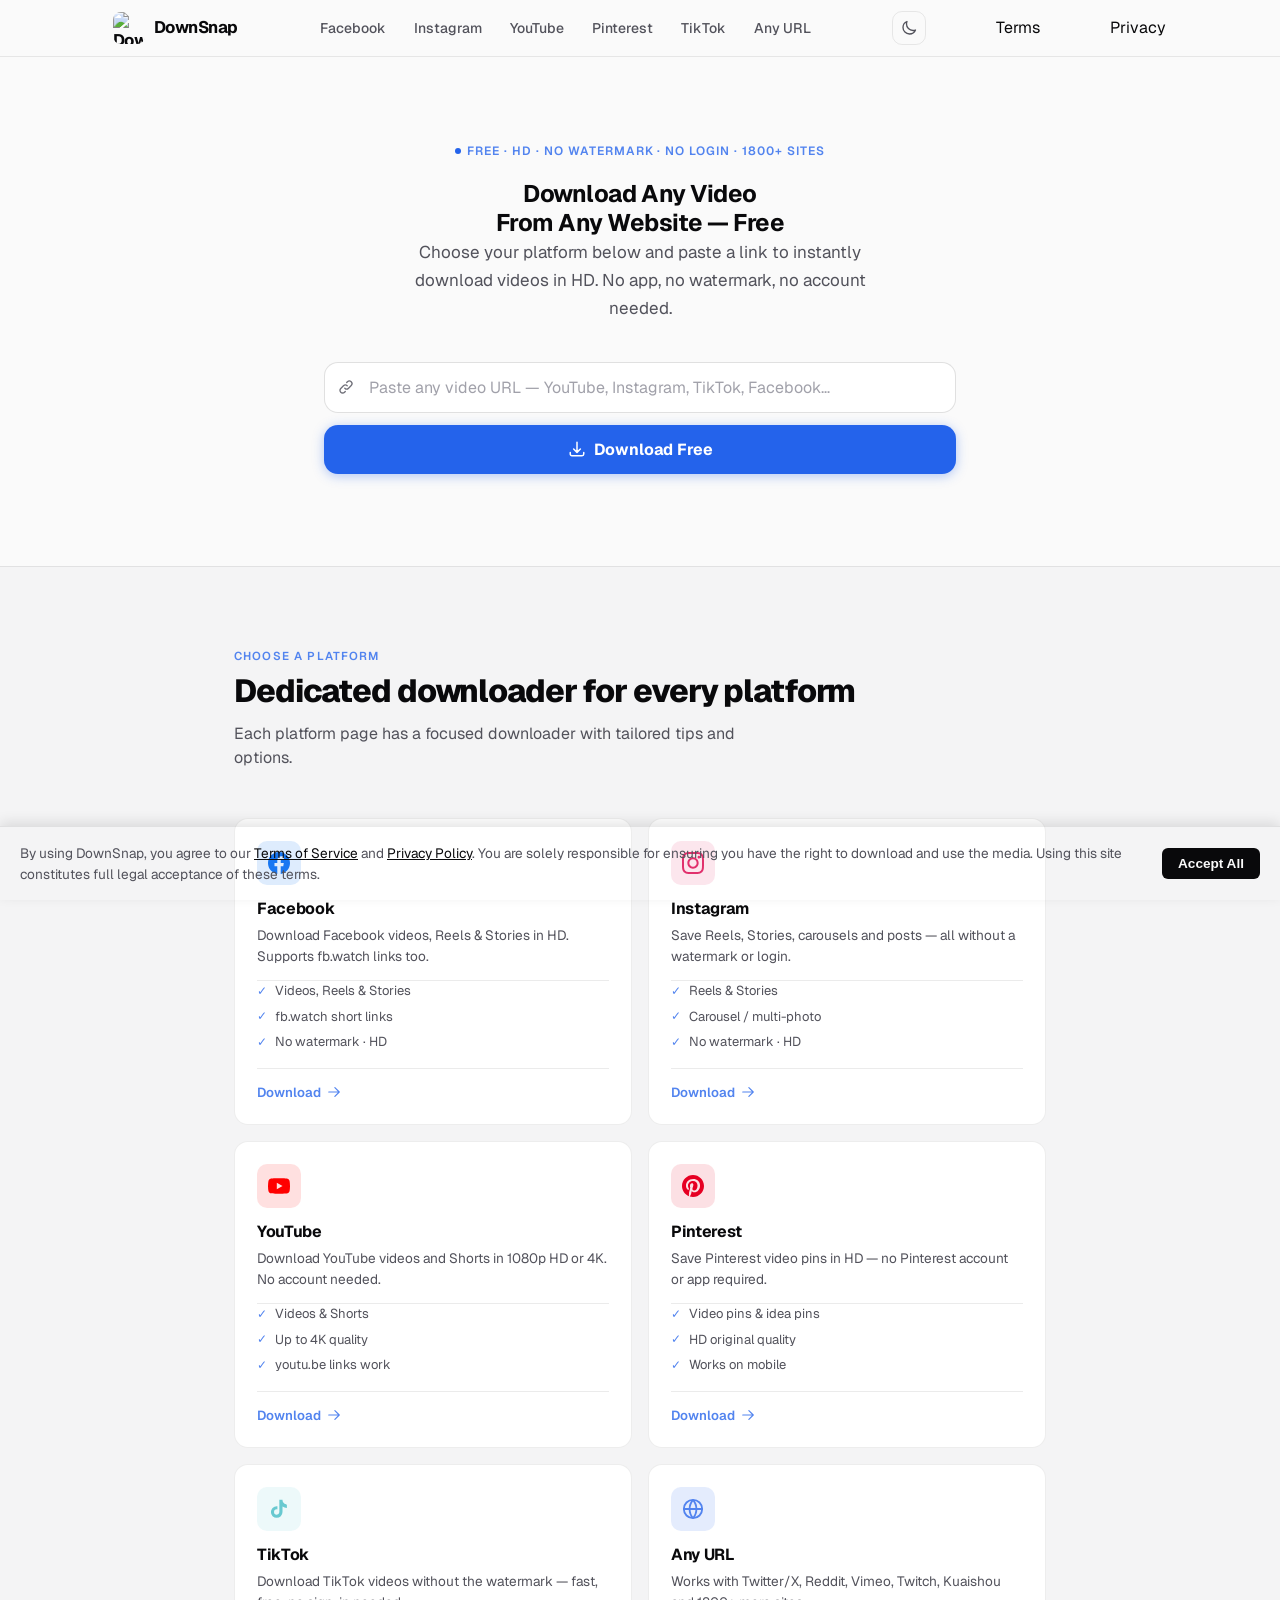
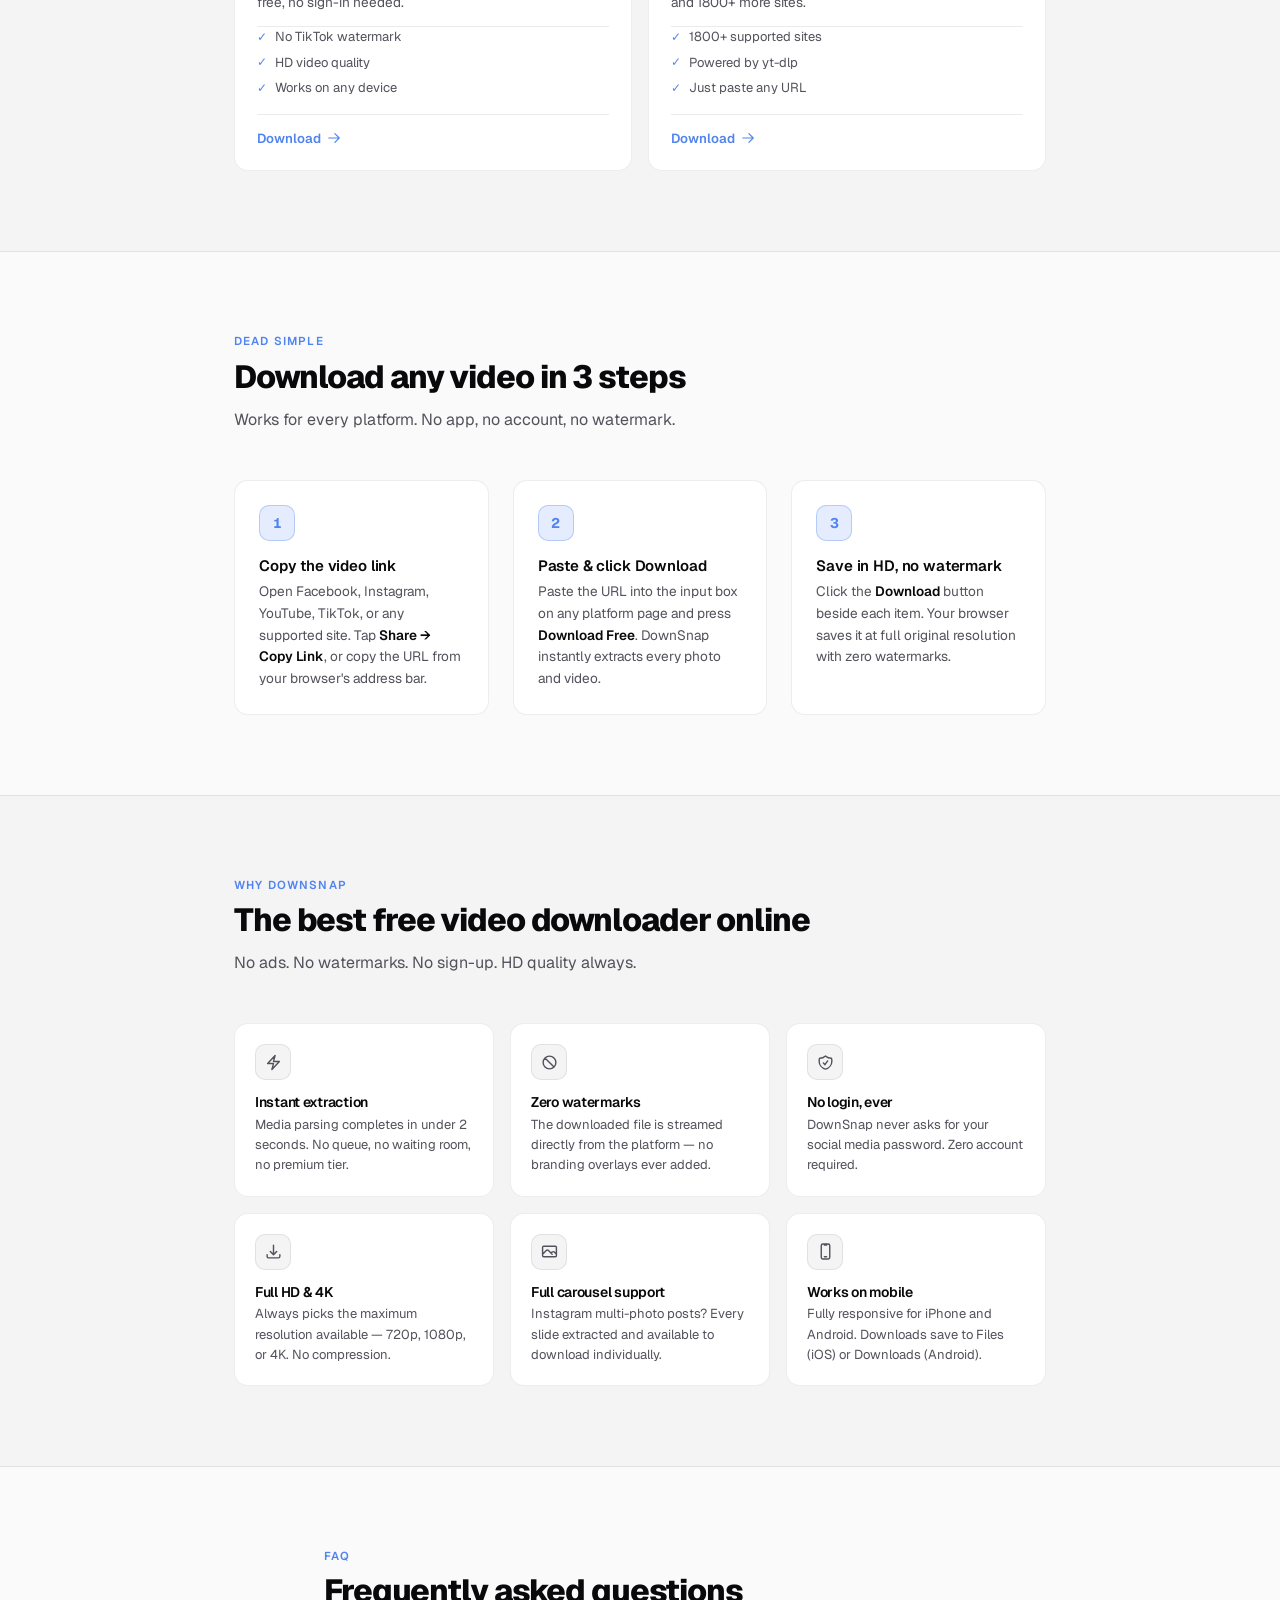
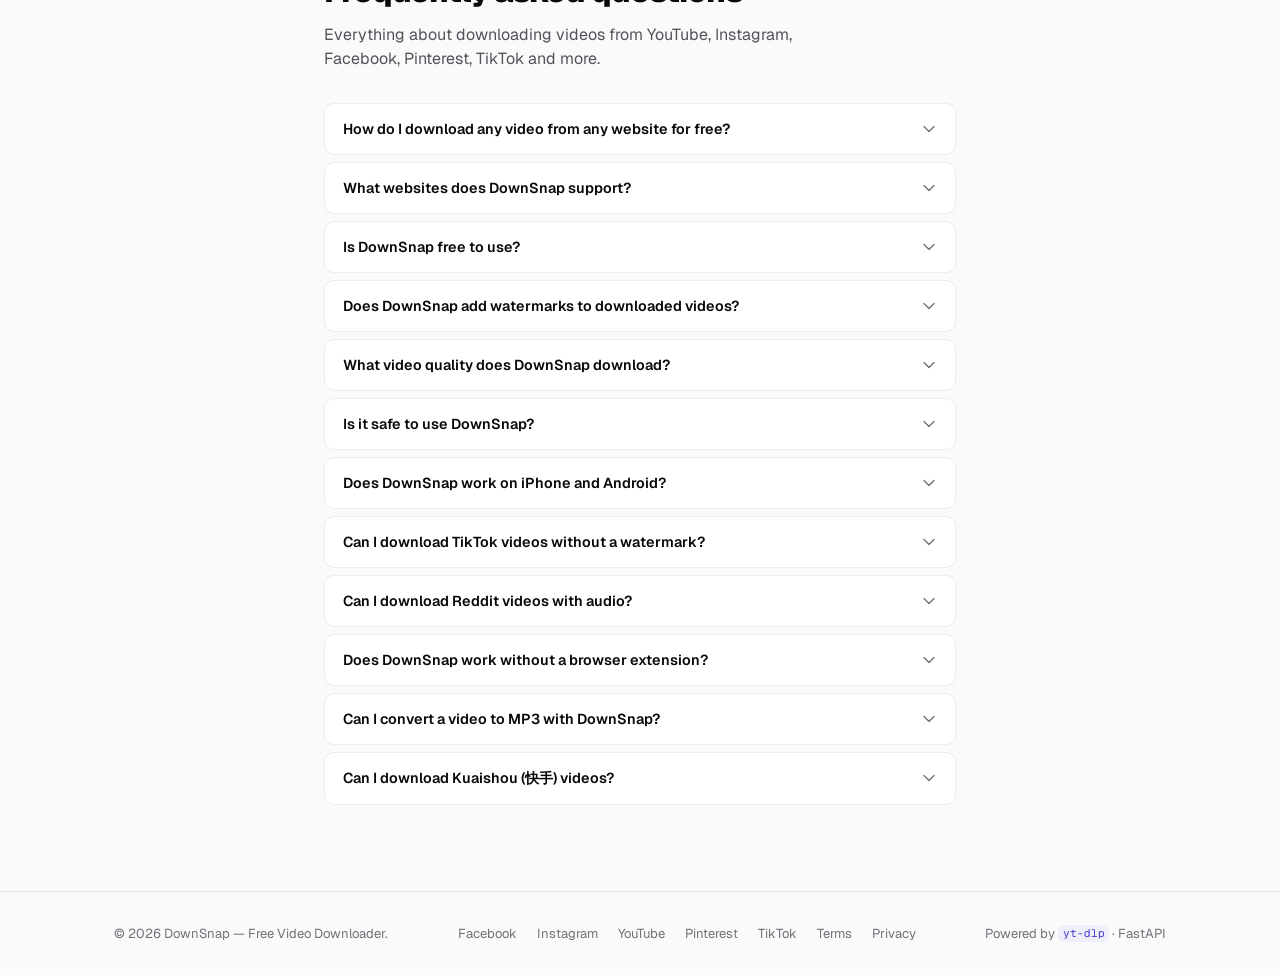
==== commit d1df506e: "feat(seo): complete SEO overhaul and legal policies - Fix high/medium SEO audit risks  - Multi-page " ====
--- a/frontend/index.html
+++ b/frontend/index.html
@@ -12,52 +12,35 @@
   <meta name="apple-mobile-web-app-title" content="DownSnap" />
   <link rel="manifest" href="/site.webmanifest" />
 
-  <!-- Favicon — PNG icon (512px, works across all browsers and PWA) -->
   <link rel="icon" href="/logo.png" type="image/png" />
   <link rel="shortcut icon" href="/logo.png" />
   <link rel="apple-touch-icon" href="/logo.png" />
 
-  <!-- ═══════════════════════════════════════════════
-       PRIMARY SEO — targets all three categories
-  ═══════════════════════════════════════════════ -->
-  <title>DownSnap – Free YouTube & Online Video Downloader | Instagram, Pinterest, Facebook, TikTok & 1800+ Sites | HD No Watermark</title>
+  <title>DownSnap — Free Video Downloader for YouTube, Instagram & 1800+ Sites</title>
   <meta name="description"
-    content="DownSnap is a free online video downloader — download YouTube videos, Instagram Reels, Pinterest videos, Facebook Reels, TikTok, Twitter/X, Kuaishou and 1800+ sites in HD. No watermark, no login, no app. The fastest universal video downloader — works instantly in any browser on any device." />
-  <meta name="keywords"
-    content="youtube video downloader, youtube to mp4, youtube shorts downloader, download youtube video free, online video downloader, video downloader online free, download any video online, any video downloader, free video downloader online, all video downloader, all in one video downloader, instagram video downloader, instagram reels downloader, download instagram reels without watermark, pinterest video downloader, pinterest downloader, pinterest video saver, download pinterest video, facebook video downloader, download facebook videos free, facebook reels downloader, video downloader, hd video downloader, 4k video downloader online, download mp4 online, free video downloader, any video downloader free, download any video from any website, universal video downloader, download video from any site, any url video downloader, video downloader any website, fast video downloader online, download streaming video free, social media video downloader, video to audio, video to mp3 online, link to video downloader, chrome video downloader, kuaishou video downloader, meta ai video downloader, yt-dlp web, savefrom alternative, snaptik alternative, snapinsta alternative, fdown alternative, video extractor online, download video online 2026, fb video saver, download fb reels, fb to mp4, download facebook watch, fb reel saver, facebook reels downloader without watermark, ig downloader, save ig photo, instagram carousel downloader, download igtv, instagram mp4 saver, ig reels saver, save instagram video online, igtv downloader, download ig post, instagram picture downloader, tiktok video downloader no watermark, tiktok video downloader free, save tiktok without watermark, download tiktok without logo, twitter video saver, download x video, download twitter mp4, reddit video downloader with audio, vimeo to mp4, download vimeo 1080p, dailymotion downloader, twitch clip downloader, twitch vod downloader, soundcloud downloader, linkedin video downloader, bilibili downloader, rumble video downloader" />
+    content="DownSnap is the fastest free online video downloader. Download from YouTube, Instagram, Facebook, Pinterest, TikTok and 1800+ sites in HD. No watermark, no login, no app required." />
   <meta name="robots" content="index, follow, max-snippet:-1, max-image-preview:large, max-video-preview:-1" />
-  <!-- AdSense eligibility: declares this is a family-safe, general-audience site -->
   <meta name="rating" content="general" />
-  <meta name="content-rating" content="safe for kids" />
   <link rel="canonical" href="https://downsnap.in/" />
-  <!-- Tell Google the canonical is HTTPS non-www; suppress www/http variants from indexing -->
   <link rel="alternate" hreflang="en" href="https://downsnap.in/" />
   <link rel="alternate" hreflang="x-default" href="https://downsnap.in/" />
 
   <!-- Open Graph -->
   <meta property="og:type" content="website" />
   <meta property="og:site_name" content="DownSnap" />
-  <meta property="og:title" content="DownSnap – Free YouTube & Online Video Downloader | Instagram, Pinterest, Facebook, TikTok & 1800+ Sites" />
-  <meta property="og:description" content="Download YouTube videos, Instagram Reels, Pinterest videos, Facebook Reels, TikTok, Twitter/X & 1800+ sites free. HD quality, no watermark, no login — works in your browser instantly." />
+  <meta property="og:title" content="DownSnap - Free Online Video Downloader | 1800+ Sites" />
+  <meta property="og:description" content="Download any video free from 1800+ sites. HD quality, no watermark, no login. Works in your browser instantly." />
   <meta property="og:url" content="https://downsnap.in/" />
   <meta property="og:image" content="https://downsnap.in/og-image.png" />
   <meta property="og:locale" content="en_US" />
 
   <!-- Twitter Card -->
   <meta name="twitter:card" content="summary_large_image" />
-  <meta name="twitter:title" content="DownSnap – Free YouTube & Online Video Downloader | 1800+ Sites" />
-  <meta name="twitter:description" content="Download any video free — Facebook, Instagram, YouTube, TikTok, Twitter & 1800+ sites. HD, no watermark, no login." />
+  <meta name="twitter:title" content="DownSnap - Free Online Video Downloader" />
+  <meta name="twitter:description" content="Download any video free from 1800+ sites. HD, no watermark, no login." />
   <meta name="twitter:image" content="https://downsnap.in/og-image.png" />
 
-  <!-- ═══════════════════════════════════════════════
-       JSON-LD STRUCTURED DATA
-       1. SoftwareApplication  → rich snippet + star rating
-       2. FAQPage              → People Also Ask boxes in SERP
-       3. HowTo                → step-by-step rich result
-       4. BreadcrumbList       → breadcrumb in SERP URL
-  ═══════════════════════════════════════════════ -->
-
-  <!-- 1. SoftwareApplication -->
+  <!-- JSON-LD -->
   <script type="application/ld+json">
   {
     "@context": "https://schema.org",
@@ -65,216 +48,37 @@
     "name": "DownSnap",
     "url": "https://downsnap.in/",
     "applicationCategory": "MultimediaApplication",
-    "applicationSubCategory": "Video Downloader",
     "operatingSystem": "Web, Windows, macOS, Linux, iOS, Android",
-    "browserRequirements": "Requires JavaScript. Works in Chrome, Firefox, Safari, Edge.",
     "offers": { "@type": "Offer", "price": "0", "priceCurrency": "USD" },
-    "description": "DownSnap is a free online video downloader — download YouTube videos, Instagram Reels, Pinterest videos, Facebook Reels, TikTok, Twitter/X, Kuaishou and 1800+ other sites in HD quality. No watermark, no login, no app required. The fastest universal online video downloader.",
-    "featureList": [
-      "Download YouTube videos free online in HD",
-      "Download YouTube Shorts without watermark",
-      "Download Instagram Reels without watermark",
-      "Download Instagram Stories before they expire",
-      "Download Instagram carousel and multi-photo posts",
-      "Download Pinterest videos and video pins",
-      "Download Pinterest without watermark",
-      "Download Facebook videos in HD",
-      "Download Facebook Reels without watermark",
-      "Download Facebook Stories instantly",
-      "Download TikTok videos without watermark",
-      "Download Twitter/X videos online",
-      "Download Reddit videos with audio",
-      "Download Vimeo videos in HD and 4K",
-      "Download Twitch clips and VODs",
-      "Download Kuaishou videos free",
-      "Download any video from any website free",
-      "Universal video downloader for 1800+ sites",
-      "No sign-up or login required",
-      "No watermark added",
-      "HD and 4K quality support",
-      "Mobile-friendly, works on iPhone and Android"
-    ],
+    "description": "Free online video downloader for YouTube, Instagram, Facebook, Pinterest, TikTok and 1800+ sites. HD quality, no watermark, no login.",
     "aggregateRating": {
       "@type": "AggregateRating",
       "ratingValue": "4.9",
       "ratingCount": "5124",
       "bestRating": "5"
-    },
-    "author": { "@type": "Organization", "name": "DownSnap" },
-    "screenshot": "https://downsnap.in/screenshot.png"
+    }
   }
   </script>
 
-  <!-- 2. FAQPage — 15 questions across all three categories -->
-  <script type="application/ld+json">
-  {
-    "@context": "https://schema.org",
-    "@type": "FAQPage",
-    "mainEntity": [
-      {
-        "@type": "Question",
-        "name": "How do I download a Facebook video for free?",
-        "acceptedAnswer": { "@type": "Answer", "text": "Go to the Facebook post containing the video. Click the three-dot menu and choose 'Copy link', or copy the URL from your browser's address bar. Paste it into DownSnap and click 'Fetch Media'. Your video will be ready to download in HD within seconds. No login or app required." }
-      },
-      {
-        "@type": "Question",
-        "name": "Can I download Facebook Reels without a watermark?",
-        "acceptedAnswer": { "@type": "Answer", "text": "Yes. DownSnap downloads the original source file directly from Facebook's servers — no watermarks are added, and no re-encoding is done. What you download is exactly what Facebook serves, in full HD." }
-      },
-      {
-        "@type": "Question",
-        "name": "How do I save a Facebook Story before it disappears?",
-        "acceptedAnswer": { "@type": "Answer", "text": "Open the Facebook Story in your browser, copy the URL from the address bar, and paste it into DownSnap. Click 'Fetch Media' and download the story video or photo directly to your device in HD." }
-      },
-      {
-        "@type": "Question",
-        "name": "Does DownSnap work with fb.watch short links?",
-        "acceptedAnswer": { "@type": "Answer", "text": "Yes. DownSnap supports both full facebook.com URLs and short fb.watch links. Simply paste either format and it will work correctly." }
-      },
-      {
-        "@type": "Question",
-        "name": "How do I download Instagram Reels without a watermark?",
-        "acceptedAnswer": { "@type": "Answer", "text": "Open the Instagram Reel in your browser or tap 'Share' and copy the link. Paste it into DownSnap and click 'Fetch Media'. The Reel will be downloaded at full quality with no watermark added." }
-      },
-      {
-        "@type": "Question",
-        "name": "Can I download Instagram Stories without them knowing?",
-        "acceptedAnswer": { "@type": "Answer", "text": "DownSnap downloads public Instagram stories anonymously without notifying the account owner. However, it only works with public accounts — private stories are not accessible." }
-      },
-      {
-        "@type": "Question",
-        "name": "How do I download an entire Instagram carousel post?",
-        "acceptedAnswer": { "@type": "Answer", "text": "Paste the Instagram post URL (e.g. instagram.com/p/XXXXXXX/) into DownSnap and click 'Fetch Media'. DownSnap extracts every image and video in the carousel as individual downloadable items — each with its own Download button." }
-      },
-      {
-        "@type": "Question",
-        "name": "Can I download private Instagram posts?",
-        "acceptedAnswer": { "@type": "Answer", "text": "No. DownSnap only works with publicly accessible content. Private accounts and posts require account authentication, which DownSnap does not support in order to protect user privacy and security." }
-      },
-      {
-        "@type": "Question",
-        "name": "How do I download a YouTube video for free online?",
-        "acceptedAnswer": { "@type": "Answer", "text": "Paste the YouTube video URL (e.g. youtube.com/watch?v=...) or YouTube Shorts URL into DownSnap and click 'Download Free'. DownSnap will extract the highest available quality — typically 1080p HD — and let you download it directly to your device in seconds. No account, no app, completely free." }
-      },
-      {
-        "@type": "Question",
-        "name": "Can I download Pinterest videos?",
-        "acceptedAnswer": { "@type": "Answer", "text": "Yes. DownSnap supports downloading Pinterest videos and video pins. Open the Pinterest video in your browser, copy the URL (e.g. pinterest.com/pin/...), paste it into DownSnap, and click Download Free. The video will be saved in HD with no watermark." }
-      },
-      {
-        "@type": "Question",
-        "name": "Can I download Kuaishou videos?",
-        "acceptedAnswer": { "@type": "Answer", "text": "Yes. DownSnap supports Kuaishou (快手) video downloads. Copy the Kuaishou video link from the app or website, paste it into DownSnap, and click Download Free. Your video will be ready in HD within seconds." }
-      },
-      {
-        "@type": "Question",
-        "name": "Can I convert a video to audio or MP3?",
-        "acceptedAnswer": { "@type": "Answer", "text": "DownSnap downloads the original video file (MP4). To extract audio, paste the URL, download the video, then use a free converter like FFmpeg or an online MP3 converter to extract the audio track. Some platforms (like SoundCloud) return audio files directly." }
-      },
-      {
-        "@type": "Question",
-        "name": "What websites does DownSnap support besides Facebook and Instagram?",
-        "acceptedAnswer": { "@type": "Answer", "text": "DownSnap is powered by yt-dlp and supports over 1,800 websites including YouTube, YouTube Shorts, Pinterest, TikTok, Twitter/X, Vimeo, Dailymotion, Reddit, Twitch, LinkedIn, SoundCloud, Kuaishou, Bilibili, Rumble and many more. Paste any public video URL and DownSnap will attempt to download it." }
-      },
-      {
-        "@type": "Question",
-        "name": "Can I download TikTok videos without a watermark?",
-        "acceptedAnswer": { "@type": "Answer", "text": "Yes. When downloading TikTok videos through DownSnap, the source video is fetched directly, which in many cases does not carry the TikTok watermark. Results depend on the TikTok API response at the time of download." }
-      },
-      {
-        "@type": "Question",
-        "name": "Is DownSnap free to use?",
-        "acceptedAnswer": { "@type": "Answer", "text": "Yes, DownSnap is completely free. There are no hidden costs, no subscriptions, no sign-up required, and no limits on how many videos you can download." }
-      },
-      {
-        "@type": "Question",
-        "name": "Is it safe to use DownSnap?",
-        "acceptedAnswer": { "@type": "Answer", "text": "Yes. DownSnap never asks for your social media login credentials. It only fetches publicly accessible URLs. No files are stored on our servers — downloads are streamed directly to your device." }
-      },
-      {
-        "@type": "Question",
-        "name": "Does DownSnap work on mobile (iPhone and Android)?",
-        "acceptedAnswer": { "@type": "Answer", "text": "Yes. DownSnap is fully mobile-responsive. On iPhone/iOS, downloaded files are saved to your Files app or Photos library. On Android, they are saved to your Downloads folder." }
-      },
-      {
-        "@type": "Question",
-        "name": "What video quality does DownSnap download?",
-        "acceptedAnswer": { "@type": "Answer", "text": "DownSnap always selects the highest available quality format, typically 720p or 1080p HD. The maximum quality is limited by what the original platform provides — DownSnap does not apply any compression." }
-      }
-    ]
-  }
-  </script>
-
-  <!-- 3. HowTo — triggers step-by-step rich result -->
-  <script type="application/ld+json">
-  {
-    "@context": "https://schema.org",
-    "@type": "HowTo",
-    "name": "How to Download Videos from Facebook, Instagram or Any Website",
-    "description": "Download any public video from Facebook, Instagram, YouTube, TikTok, or 1800+ sites for free in HD using DownSnap — no app, no login, no watermark.",
-    "totalTime": "PT30S",
-    "estimatedCost": { "@type": "MonetaryAmount", "currency": "USD", "value": "0" },
-    "tool": [{ "@type": "HowToTool", "name": "DownSnap (downsnap.in)" }],
-    "step": [
-      {
-        "@type": "HowToStep",
-        "position": 1,
-        "name": "Copy the video link",
-        "text": "Open Facebook, Instagram, YouTube, TikTok, or any supported website. Tap the Share button and select 'Copy Link', or copy the URL from your browser's address bar.",
-        "url": "https://downsnap.in/#downloader"
-      },
-      {
-        "@type": "HowToStep",
-        "position": 2,
-        "name": "Paste the URL into DownSnap",
-        "text": "Go to downsnap.in, paste the link into the input box, and click the 'Fetch Media' button. DownSnap will extract all photos and videos from the post in seconds.",
-        "url": "https://downsnap.in/#downloader"
-      },
-      {
-        "@type": "HowToStep",
-        "position": 3,
-        "name": "Download in HD",
-        "text": "Click the 'Download' button below each media item. Your browser will save the file at full original resolution with no watermarks.",
-        "url": "https://downsnap.in/#downloader"
-      }
-    ]
-  }
-  </script>
-
-  <!-- 4. BreadcrumbList -->
-  <script type="application/ld+json">
-  {
-    "@context": "https://schema.org",
-    "@type": "BreadcrumbList",
-    "itemListElement": [
-      { "@type": "ListItem", "position": 1, "name": "Home", "item": "https://downsnap.in/" }
-    ]
-  }
-  </script>
-
-  <!-- DNS prefetch for faster CDN connections -->
+  <!-- DNS prefetch -->
   <link rel="dns-prefetch" href="https://fonts.googleapis.com" />
   <link rel="dns-prefetch" href="https://fonts.gstatic.com" />
 
   <!-- Fonts -->
   <link rel="preconnect" href="https://fonts.googleapis.com" />
   <link rel="preconnect" href="https://fonts.gstatic.com" crossorigin />
-  <link rel="preload" as="style" href="https://fonts.googleapis.com/css2?family=Geist:wght@300;400;500;600;700;800&family=Geist+Mono:wght@400;500&display=swap" />
   <link href="https://fonts.googleapis.com/css2?family=Geist:wght@300;400;500;600;700;800&family=Geist+Mono:wght@400;500&display=swap" rel="stylesheet" />
 
   <!-- Styles -->
-  <link rel="preload" as="style" href="style.css" />
   <link rel="stylesheet" href="style.css" />
 </head>
 
 <body>
 
-<!-- ══════════════════════════════════
-     NAVIGATION
-══════════════════════════════════ -->
+<!-- ══ NAVIGATION ══ -->
 <header class="nav">
   <nav class="container nav-inner" aria-label="Main navigation">
-    <a href="/" class="logo" aria-label="DownSnap – free any video downloader home">
+    <a href="/" class="logo" aria-label="DownSnap home">
       <div class="logo-icon" style="background:none;padding:0;display:flex;align-items:center;">
         <img src="/logo.png" width="32" height="32" alt="DownSnap logo" loading="eager"
              style="display:block;border-radius:8px;" />
@@ -282,13 +86,13 @@
       DownSnap
     </a>
 
-    <div class="nav-links" aria-label="Site sections">
-      <a href="#youtube-downloader">YouTube</a>
-      <a href="#instagram-downloader">Instagram</a>
-      <a href="#pinterest-downloader">Pinterest</a>
-      <a href="#facebook-downloader">Facebook</a>
-      <a href="#online-video-downloader">Any URL</a>
-      <a href="#faq">FAQ</a>
+    <div class="nav-links" aria-label="Platform downloaders">
+      <a href="/facebook.html">Facebook</a>
+      <a href="/instagram.html">Instagram</a>
+      <a href="/youtube.html">YouTube</a>
+      <a href="/pinterest.html">Pinterest</a>
+      <a href="/tiktok.html">TikTok</a>
+      <a href="/downloader.html">Any URL</a>
     </div>
 
     <div class="nav-right">
@@ -301,102 +105,64 @@
         </svg>
       </button>
     </div>
-  </nav>
+    <a href="/terms.html">Terms</a>
+      <a href="/privacy.html">Privacy</a>
+    </nav>
 </header>
 
-<!-- ══════════════════════════════════
-     MAIN
-══════════════════════════════════ -->
 <main>
 
-  <!-- ─── HERO + TOOL ──────────────────── -->
-  <section id="downloader" aria-labelledby="hero-heading">
+  <!-- ── HERO ── -->
+  <section class="home-hero" aria-labelledby="home-hero-heading">
     <div class="container-sm">
-
-      <div class="hero animate-in">
+      <div class="animate-in">
         <p class="eyebrow">
           <span class="eyebrow-dot" aria-hidden="true"></span>
-          Free &middot; HD &middot; No watermark &middot; No login &middot; No app
+          Free &middot; HD &middot; No watermark &middot; No login &middot; 1800+ sites
         </p>
-        <h1 id="hero-heading">
-          Free YouTube &amp; Online Video Downloader —<br />Download from 1800+ Sites
+        <h1 id="home-hero-heading">
+          Download Any Video<br/>From Any Website — Free
         </h1>
         <p class="hero-sub">
-          Download <strong>YouTube videos</strong>, <strong>Instagram Reels</strong>, <strong>Pinterest videos</strong>, Facebook, TikTok, Twitter/X, Kuaishou
-          and <strong>1800+ sites</strong> free — HD quality, no watermark, no login, works instantly in any browser.
+          Choose your platform below and paste a link to instantly download videos in HD.
+          No app, no watermark, no account needed.
         </p>
       </div>
 
-      <!-- MAIN CARD -->
-      <div class="card animate-in delay-1" role="region" aria-label="Video downloader tool">
-
-        <div id="tab-bar" class="tab-bar" role="tablist" aria-label="Choose platform">
-          <button id="tab-facebook" class="tab-btn" role="tab" aria-selected="true"
-            aria-controls="panel-facebook" data-tab="facebook">
-            <svg viewBox="0 0 24 24" fill="currentColor" aria-hidden="true"><path d="M24 12.073c0-6.627-5.373-12-12-12s-12 5.373-12 12c0 5.99 4.388 10.954 10.125 11.854v-8.385H7.078v-3.47h3.047V9.43c0-3.007 1.792-4.669 4.533-4.669 1.312 0 2.686.235 2.686.235v2.953H15.83c-1.491 0-1.956.925-1.956 1.874v2.25h3.328l-.532 3.47h-2.796v8.385C19.612 23.027 24 18.062 24 12.073z"/></svg>
-            <span class="tab-label">Facebook</span>
-          </button>
-          <button id="tab-instagram" class="tab-btn" role="tab" aria-selected="false"
-            aria-controls="panel-instagram" data-tab="instagram">
-            <svg viewBox="0 0 24 24" fill="currentColor" aria-hidden="true"><path d="M12 2.163c3.204 0 3.584.012 4.85.07 3.252.148 4.771 1.691 4.919 4.919.058 1.265.069 1.645.069 4.849 0 3.205-.012 3.584-.069 4.849-.149 3.225-1.664 4.771-4.919 4.919-1.266.058-1.644.07-4.85.07-3.204 0-3.584-.012-4.849-.07-3.26-.149-4.771-1.699-4.919-4.92-.058-1.265-.07-1.644-.07-4.849 0-3.204.013-3.583.07-4.849.149-3.227 1.664-4.771 4.919-4.919 1.266-.057 1.645-.069 4.849-.069zm0-2.163c-3.259 0-3.667.014-4.947.072-4.358.2-6.78 2.618-6.98 6.98-.059 1.281-.073 1.689-.073 4.948 0 3.259.014 3.668.072 4.948.2 4.358 2.618 6.78 6.98 6.98 1.281.058 1.689.072 4.948.072 3.259 0 3.668-.014 4.948-.072 4.354-.2 6.782-2.618 6.979-6.98.059-1.28.073-1.689.073-4.948 0-3.259-.014-3.667-.072-4.947-.196-4.354-2.617-6.78-6.979-6.98-1.281-.059-1.69-.073-4.949-.073zm0 5.838c-3.403 0-6.162 2.759-6.162 6.162s2.759 6.163 6.162 6.163 6.162-2.759 6.162-6.163c0-3.403-2.759-6.162-6.162-6.162zm0 10.162c-2.209 0-4-1.79-4-4 0-2.209 1.791-4 4-4s4 1.791 4 4c0 2.21-1.791 4-4 4zm6.406-11.845c-.796 0-1.441.645-1.441 1.44s.645 1.44 1.441 1.44c.795 0 1.439-.645 1.439-1.44s-.644-1.44-1.439-1.44z"/></svg>
-            <span class="tab-label">Instagram</span>
-          </button>
-          <button id="tab-any" class="tab-btn" role="tab" aria-selected="false"
-            aria-controls="panel-any" data-tab="any">
-            <svg viewBox="0 0 24 24" fill="none" stroke="currentColor" stroke-width="2" aria-hidden="true"><circle cx="12" cy="12" r="10"/><path d="M2 12h20M12 2a15.3 15.3 0 010 20M12 2a15.3 15.3 0 000 20"/></svg>
-            <span class="tab-label">Any URL</span>
-          </button>
-        </div>
-
-        <div class="card-body">
-          <div id="sub-options-container" class="sub-opts" role="group" aria-label="Content type"></div>
-
-          <div class="input-wrap">
-            <label for="url-input" class="sr-only">Paste YouTube, Instagram, Pinterest, Facebook, TikTok or any video URL to download</label>
-            <div class="input-icon" aria-hidden="true">
-              <svg viewBox="0 0 24 24" fill="none" stroke="currentColor" stroke-width="2">
-                <path stroke-linecap="round" stroke-linejoin="round" d="M13.828 10.172a4 4 0 00-5.656 0l-4 4a4 4 0 105.656 5.656l1.102-1.101m-.758-4.899a4 4 0 005.656 0l4-4a4 4 0 00-5.656-5.656l-1.1 1.1"/>
-              </svg>
-            </div>
-            <input
-              id="url-input"
-              type="url"
-              inputmode="url"
-              autocomplete="off"
-              spellcheck="false"
-              placeholder="Paste YouTube, Instagram, Pinterest, TikTok or any video URL…"
-              aria-label="Paste your video URL here"
-            />
-          </div>
-
-          <button id="fetch-btn" type="button" aria-label="Download video — fetch media from URL">
-            <svg id="fetch-icon" viewBox="0 0 24 24" fill="none" stroke="currentColor" stroke-width="2" aria-hidden="true">
-              <path stroke-linecap="round" stroke-linejoin="round" d="M3 16.5v2.25A2.25 2.25 0 005.25 21h13.5A2.25 2.25 0 0021 18.75V16.5M16.5 12L12 16.5m0 0L7.5 12m4.5 4.5V3" />
+      <!-- Quick universal input -->
+      <div class="home-quick-input animate-in delay-1">
+        <div class="input-wrap">
+          <div class="input-icon" aria-hidden="true">
+            <svg viewBox="0 0 24 24" fill="none" stroke="currentColor" stroke-width="2">
+              <path stroke-linecap="round" stroke-linejoin="round" d="M13.828 10.172a4 4 0 00-5.656 0l-4 4a4 4 0 105.656 5.656l1.102-1.101m-.758-4.899a4 4 0 005.656 0l4-4a4 4 0 00-5.656-5.656l-1.1 1.1"/>
             </svg>
-            <div id="fetch-spinner" class="spinner hidden" aria-hidden="true"></div>
-            <span id="fetch-btn-text">Download Free</span>
-          </button>
-
-          <div id="error-box" role="alert" aria-live="polite">
-            <svg viewBox="0 0 24 24" fill="none" stroke="currentColor" stroke-width="2" aria-hidden="true">
-              <path stroke-linecap="round" stroke-linejoin="round" d="M12 9v3.75m9-.75a9 9 0 11-18 0 9 9 0 0118 0zm-9 3.75h.008v.008H12v-.008z"/>
-            </svg>
-            <span id="error-text"></span>
-          </div>
-        </div>
-      </div>
-
-      <!-- trust bar -->
-      <div class="trust-bar animate-in delay-2">
-        <span>✓ 100% Free</span>
-        <span>✓ No watermark</span>
-        <span>✓ No login required</span>
-        <span>✓ HD &amp; 4K quality</span>
-        <span>✓ YouTube &amp; Pinterest</span>
-        <span>✓ 1800+ sites</span>
-      </div>
-
-      <!-- Results -->
+          </div>
+          <input
+            id="url-input"
+            type="url"
+            inputmode="url"
+            autocomplete="off"
+            spellcheck="false"
+            placeholder="Paste any video URL — YouTube, Instagram, TikTok, Facebook…"
+            aria-label="Paste your video URL here"
+          />
+        </div>
+        <button id="fetch-btn" type="button" aria-label="Download video">
+          <svg id="fetch-icon" viewBox="0 0 24 24" fill="none" stroke="currentColor" stroke-width="2" aria-hidden="true">
+            <path stroke-linecap="round" stroke-linejoin="round" d="M3 16.5v2.25A2.25 2.25 0 005.25 21h13.5A2.25 2.25 0 0021 18.75V16.5M16.5 12L12 16.5m0 0L7.5 12m4.5 4.5V3" />
+          </svg>
+          <div id="fetch-spinner" class="spinner hidden" aria-hidden="true"></div>
+          <span id="fetch-btn-text">Download Free</span>
+        </button>
+        <div id="error-box" role="alert" aria-live="polite">
+          <svg viewBox="0 0 24 24" fill="none" stroke="currentColor" stroke-width="2" aria-hidden="true">
+            <path stroke-linecap="round" stroke-linejoin="round" d="M12 9v3.75m9-.75a9 9 0 11-18 0 9 9 0 0118 0zm-9 3.75h.008v.008H12v-.008z"/>
+          </svg>
+          <span id="error-text"></span>
+        </div>
+      </div>
+
+      <!-- Results area -->
       <section id="results-section" aria-label="Downloaded media results" aria-live="polite">
         <div class="results-header">
           <h2 id="results-heading"></h2>
@@ -404,369 +170,164 @@
         </div>
         <div id="media-feed"></div>
       </section>
-
     </div>
   </section>
 
-  <!-- ─── HOW TO DOWNLOAD ─────────────── -->
-  <section id="how-to" class="section section-alt" aria-labelledby="how-to-heading">
+  <!-- ── PLATFORM CARDS ── -->
+  <section class="section section-alt" aria-labelledby="platforms-heading">
+    <div class="container-md">
+      <p class="section-label">Choose a platform</p>
+      <h2 id="platforms-heading" class="section-title">Dedicated downloader for every platform</h2>
+      <p class="section-sub">Each platform page has a focused downloader with tailored tips and options.</p>
+
+      <div class="platform-cards-grid">
+
+        <!-- Facebook -->
+        <a href="/facebook.html" class="platform-card-link fb-card" aria-label="Facebook Video Downloader">
+          <div class="platform-card-icon">
+            <svg viewBox="0 0 24 24" fill="currentColor" aria-hidden="true"><path d="M24 12.073c0-6.627-5.373-12-12-12s-12 5.373-12 12c0 5.99 4.388 10.954 10.125 11.854v-8.385H7.078v-3.47h3.047V9.43c0-3.007 1.792-4.669 4.533-4.669 1.312 0 2.686.235 2.686.235v2.953H15.83c-1.491 0-1.956.925-1.956 1.874v2.25h3.328l-.532 3.47h-2.796v8.385C19.612 23.027 24 18.062 24 12.073z"/></svg>
+          </div>
+          <div class="platform-card-body">
+            <h3>Facebook</h3>
+            <p>Download Facebook videos, Reels & Stories in HD. Supports fb.watch links too.</p>
+            <ul class="kw-list">
+              <li>Videos, Reels & Stories</li>
+              <li>fb.watch short links</li>
+              <li>No watermark · HD</li>
+            </ul>
+          </div>
+          <div class="platform-card-cta">
+            Download <svg viewBox="0 0 24 24" fill="none" stroke="currentColor" stroke-width="2" aria-hidden="true"><path stroke-linecap="round" stroke-linejoin="round" d="M13.5 4.5L21 12m0 0l-7.5 7.5M21 12H3"/></svg>
+          </div>
+        </a>
+
+        <!-- Instagram -->
+        <a href="/instagram.html" class="platform-card-link ig-card" aria-label="Instagram Downloader">
+          <div class="platform-card-icon">
+            <svg viewBox="0 0 24 24" fill="currentColor" aria-hidden="true"><path d="M12 2.163c3.204 0 3.584.012 4.85.07 3.252.148 4.771 1.691 4.919 4.919.058 1.265.069 1.645.069 4.849 0 3.205-.012 3.584-.069 4.849-.149 3.225-1.664 4.771-4.919 4.919-1.266.058-1.644.07-4.85.07-3.204 0-3.584-.012-4.849-.07-3.26-.149-4.771-1.699-4.919-4.92-.058-1.265-.07-1.644-.07-4.849 0-3.204.013-3.583.07-4.849.149-3.227 1.664-4.771 4.919-4.919 1.266-.057 1.645-.069 4.849-.069zm0-2.163c-3.259 0-3.667.014-4.947.072-4.358.2-6.78 2.618-6.98 6.98-.059 1.281-.073 1.689-.073 4.948 0 3.259.014 3.668.072 4.948.2 4.358 2.618 6.78 6.98 6.98 1.281.058 1.689.072 4.948.072 3.259 0 3.668-.014 4.948-.072 4.354-.2 6.782-2.618 6.979-6.98.059-1.28.073-1.689.073-4.948 0-3.259-.014-3.667-.072-4.947-.196-4.354-2.617-6.78-6.979-6.98-1.281-.059-1.69-.073-4.949-.073zm0 5.838c-3.403 0-6.162 2.759-6.162 6.162s2.759 6.163 6.162 6.163 6.162-2.759 6.162-6.163c0-3.403-2.759-6.162-6.162-6.162zm0 10.162c-2.209 0-4-1.79-4-4 0-2.209 1.791-4 4-4s4 1.791 4 4c0 2.21-1.791 4-4 4zm6.406-11.845c-.796 0-1.441.645-1.441 1.44s.645 1.44 1.441 1.44c.795 0 1.439-.645 1.439-1.44s-.644-1.44-1.439-1.44z"/></svg>
+          </div>
+          <div class="platform-card-body">
+            <h3>Instagram</h3>
+            <p>Save Reels, Stories, carousels and posts — all without a watermark or login.</p>
+            <ul class="kw-list">
+              <li>Reels & Stories</li>
+              <li>Carousel / multi-photo</li>
+              <li>No watermark · HD</li>
+            </ul>
+          </div>
+          <div class="platform-card-cta">
+            Download <svg viewBox="0 0 24 24" fill="none" stroke="currentColor" stroke-width="2" aria-hidden="true"><path stroke-linecap="round" stroke-linejoin="round" d="M13.5 4.5L21 12m0 0l-7.5 7.5M21 12H3"/></svg>
+          </div>
+        </a>
+
+        <!-- YouTube -->
+        <a href="/youtube.html" class="platform-card-link yt-card" aria-label="YouTube Downloader">
+          <div class="platform-card-icon">
+            <svg viewBox="0 0 24 24" fill="currentColor" aria-hidden="true"><path d="M23.495 6.205a3.007 3.007 0 00-2.088-2.088c-1.87-.501-9.396-.501-9.396-.501s-7.507-.01-9.396.501A3.007 3.007 0 00.527 6.205a31.247 31.247 0 00-.522 5.805 31.247 31.247 0 00.522 5.783 3.007 3.007 0 002.088 2.088c1.868.502 9.396.502 9.396.502s7.506 0 9.396-.502a3.007 3.007 0 002.088-2.088 31.247 31.247 0 00.5-5.783 31.247 31.247 0 00-.5-5.805zM9.609 15.601V8.408l6.264 3.602z"/></svg>
+          </div>
+          <div class="platform-card-body">
+            <h3>YouTube</h3>
+            <p>Download YouTube videos and Shorts in 1080p HD or 4K. No account needed.</p>
+            <ul class="kw-list">
+              <li>Videos & Shorts</li>
+              <li>Up to 4K quality</li>
+              <li>youtu.be links work</li>
+            </ul>
+          </div>
+          <div class="platform-card-cta">
+            Download <svg viewBox="0 0 24 24" fill="none" stroke="currentColor" stroke-width="2" aria-hidden="true"><path stroke-linecap="round" stroke-linejoin="round" d="M13.5 4.5L21 12m0 0l-7.5 7.5M21 12H3"/></svg>
+          </div>
+        </a>
+
+        <!-- Pinterest -->
+        <a href="/pinterest.html" class="platform-card-link pin-card" aria-label="Pinterest Downloader">
+          <div class="platform-card-icon">
+            <svg viewBox="0 0 24 24" fill="currentColor" aria-hidden="true"><path d="M12 0C5.373 0 0 5.373 0 12c0 5.084 3.163 9.426 7.627 11.174-.105-.949-.2-2.405.042-3.441.218-.937 1.407-5.965 1.407-5.965s-.359-.719-.359-1.782c0-1.668.967-2.914 2.171-2.914 1.023 0 1.518.769 1.518 1.69 0 1.029-.655 2.568-.994 3.995-.283 1.194.599 2.169 1.777 2.169 2.133 0 3.772-2.249 3.772-5.495 0-2.873-2.064-4.882-5.012-4.882-3.414 0-5.418 2.561-5.418 5.207 0 1.031.397 2.138.893 2.738a.36.36 0 01.083.345l-.333 1.36c-.053.22-.174.267-.402.161-1.499-.698-2.436-2.889-2.436-4.649 0-3.785 2.75-7.262 7.929-7.262 4.163 0 7.398 2.967 7.398 6.931 0 4.136-2.607 7.464-6.227 7.464-1.216 0-2.359-.632-2.75-1.378l-.748 2.853c-.271 1.043-1.002 2.35-1.492 3.146C9.57 23.812 10.763 24 12 24c6.627 0 12-5.373 12-12S18.627 0 12 0z"/></svg>
+          </div>
+          <div class="platform-card-body">
+            <h3>Pinterest</h3>
+            <p>Save Pinterest video pins in HD — no Pinterest account or app required.</p>
+            <ul class="kw-list">
+              <li>Video pins & idea pins</li>
+              <li>HD original quality</li>
+              <li>Works on mobile</li>
+            </ul>
+          </div>
+          <div class="platform-card-cta">
+            Download <svg viewBox="0 0 24 24" fill="none" stroke="currentColor" stroke-width="2" aria-hidden="true"><path stroke-linecap="round" stroke-linejoin="round" d="M13.5 4.5L21 12m0 0l-7.5 7.5M21 12H3"/></svg>
+          </div>
+        </a>
+
+        <!-- TikTok -->
+        <a href="/tiktok.html" class="platform-card-link tt-card" aria-label="TikTok Downloader">
+          <div class="platform-card-icon">
+            <svg viewBox="0 0 24 24" fill="currentColor" aria-hidden="true"><path d="M19.59 6.69a4.83 4.83 0 01-3.77-4.25V2h-3.45v13.67a2.89 2.89 0 01-2.88 2.5 2.89 2.89 0 01-2.89-2.89 2.89 2.89 0 012.89-2.89c.28 0 .54.04.79.1V9.01a6.33 6.33 0 00-.79-.05 6.34 6.34 0 00-6.34 6.34 6.34 6.34 0 006.34 6.34 6.34 6.34 0 006.33-6.34V9.32a8.16 8.16 0 004.77 1.52V7.4a4.85 4.85 0 01-1-.71z"/></svg>
+          </div>
+          <div class="platform-card-body">
+            <h3>TikTok</h3>
+            <p>Download TikTok videos without the watermark — fast, free, no sign-in needed.</p>
+            <ul class="kw-list">
+              <li>No TikTok watermark</li>
+              <li>HD video quality</li>
+              <li>Works on any device</li>
+            </ul>
+          </div>
+          <div class="platform-card-cta">
+            Download <svg viewBox="0 0 24 24" fill="none" stroke="currentColor" stroke-width="2" aria-hidden="true"><path stroke-linecap="round" stroke-linejoin="round" d="M13.5 4.5L21 12m0 0l-7.5 7.5M21 12H3"/></svg>
+          </div>
+        </a>
+
+        <!-- Any URL -->
+        <a href="/downloader.html" class="platform-card-link any-card" aria-label="Universal video downloader — any website">
+          <div class="platform-card-icon">
+            <svg viewBox="0 0 24 24" fill="none" stroke="currentColor" stroke-width="2" aria-hidden="true"><circle cx="12" cy="12" r="10"/><path d="M2 12h20M12 2a15.3 15.3 0 010 20M12 2a15.3 15.3 0 000 20"/></svg>
+          </div>
+          <div class="platform-card-body">
+            <h3>Any URL</h3>
+            <p>Works with Twitter/X, Reddit, Vimeo, Twitch, Kuaishou and 1800+ more sites.</p>
+            <ul class="kw-list">
+              <li>1800+ supported sites</li>
+              <li>Powered by yt-dlp</li>
+              <li>Just paste any URL</li>
+            </ul>
+          </div>
+          <div class="platform-card-cta">
+            Download <svg viewBox="0 0 24 24" fill="none" stroke="currentColor" stroke-width="2" aria-hidden="true"><path stroke-linecap="round" stroke-linejoin="round" d="M13.5 4.5L21 12m0 0l-7.5 7.5M21 12H3"/></svg>
+          </div>
+        </a>
+
+      </div>
+    </div>
+  </section>
+
+  <!-- ── HOW IT WORKS ── -->
+  <section id="how-to" class="section" aria-labelledby="how-to-heading">
     <div class="container-md">
       <p class="section-label">Dead simple</p>
-      <h2 id="how-to-heading" class="section-title">How to download any video in 3 steps</h2>
-      <p class="section-sub">Works for YouTube, Instagram, Pinterest, Facebook, TikTok, Twitter/X and 1800+ sites. No app, no account, no watermark.</p>
+      <h2 id="how-to-heading" class="section-title">Download any video in 3 steps</h2>
+      <p class="section-sub">Works for every platform. No app, no account, no watermark.</p>
 
       <div class="steps-grid">
         <article class="step-card">
           <div class="step-num">1</div>
           <h3>Copy the video link</h3>
-          <p>Open Facebook, Instagram, YouTube, TikTok, or any supported site. Tap <strong>Share → Copy Link</strong>, or copy the URL directly from your browser's address bar.</p>
+          <p>Open Facebook, Instagram, YouTube, TikTok, or any supported site. Tap <strong>Share → Copy Link</strong>, or copy the URL from your browser's address bar.</p>
         </article>
         <article class="step-card">
           <div class="step-num">2</div>
-          <h3>Paste &amp; click Download</h3>
-          <p>Paste the URL into the box above and press <strong>Download Free</strong>. DownSnap instantly extracts every photo and video from the post — including full carousel slides.</p>
+          <h3>Paste & click Download</h3>
+          <p>Paste the URL into the input box on any platform page and press <strong>Download Free</strong>. DownSnap instantly extracts every photo and video.</p>
         </article>
         <article class="step-card">
           <div class="step-num">3</div>
           <h3>Save in HD, no watermark</h3>
-          <p>Click the <strong>Download</strong> button beside each item. Your browser saves it at full original resolution with zero watermarks and zero re-encoding.</p>
+          <p>Click the <strong>Download</strong> button beside each item. Your browser saves it at full original resolution with zero watermarks.</p>
         </article>
       </div>
     </div>
   </section>
 
-  <!-- ═══════════════════════════════════════════════════════
-       YOUTUBE VIDEO DOWNLOADER — #1 traffic source section
-  ═══════════════════════════════════════════════════════ -->
-  <section id="youtube-downloader" class="section" aria-labelledby="yt-heading">
-    <div class="container-md">
-      <p class="section-label">YouTube · Shorts · Playlists</p>
-      <h2 id="yt-heading" class="section-title">Free YouTube Video Downloader — HD, No Watermark, No Login</h2>
-      <p class="section-sub">
-        <strong>Download YouTube videos free</strong> in 1080p HD, 4K, or 720p — plus YouTube Shorts and playlist videos.
-        No account, no extension, no software. Paste the link and click Download Free.
-      </p>
-
-      <div class="platform-feature-grid">
-        <div class="platform-feature-card" style="--accent:#ff0000;border-color:rgba(255,0,0,.2)">
-          <div class="pfcard-icon" style="background:rgba(255,0,0,.12);color:#ff4444" aria-hidden="true">
-            <svg viewBox="0 0 24 24" fill="currentColor"><path d="M23.495 6.205a3.007 3.007 0 00-2.088-2.088c-1.87-.501-9.396-.501-9.396-.501s-7.507-.01-9.396.501A3.007 3.007 0 00.527 6.205a31.247 31.247 0 00-.522 5.805 31.247 31.247 0 00.522 5.783 3.007 3.007 0 002.088 2.088c1.868.502 9.396.502 9.396.502s7.506 0 9.396-.502a3.007 3.007 0 002.088-2.088 31.247 31.247 0 00.5-5.783 31.247 31.247 0 00-.5-5.805zM9.609 15.601V8.408l6.264 3.602z"/></svg>
-          </div>
-          <h3>YouTube Video Downloader</h3>
-          <p>Download any public YouTube video in the highest available quality — 720p, 1080p, or 4K. Paste the <code>youtube.com/watch?v=</code> or <code>youtu.be/</code> URL and hit Download Free.</p>
-          <ul class="kw-list">
-            <li>1080p &amp; 4K HD quality</li>
-            <li>No YouTube account needed</li>
-            <li>Works with youtu.be short links</li>
-            <li>Instant, no queue</li>
-          </ul>
-        </div>
-
-        <div class="platform-feature-card" style="--accent:#ff0000;border-color:rgba(255,0,0,.2)">
-          <div class="pfcard-icon" style="background:rgba(255,0,0,.12);color:#ff4444" aria-hidden="true">
-            <svg viewBox="0 0 24 24" fill="none" stroke="currentColor" stroke-width="2"><path stroke-linecap="round" stroke-linejoin="round" d="M3.375 19.5h17.25m-17.25 0a1.125 1.125 0 01-1.125-1.125M3.375 19.5h7.5c.621 0 1.125-.504 1.125-1.125m-9.75 0V5.625m0 12.75v-1.5c0-.621.504-1.125 1.125-1.125m17.25 2.625a1.125 1.125 0 01-1.125 1.125m1.125-1.125V5.625m0 12.75v-1.5c0-.621-.504-1.125-1.125-1.125M12 10.875v-1.5m0 1.5c0 .621-.504 1.125-1.125 1.125M12 10.875c0 .621.504 1.125 1.125 1.125"/></svg>
-          </div>
-          <h3>YouTube Shorts Downloader</h3>
-          <p><strong>Download YouTube Shorts</strong> for free — save any Short to your device in HD. Copy the Shorts URL (youtube.com/shorts/...) and paste it into DownSnap.</p>
-          <ul class="kw-list">
-            <li>Full HD quality</li>
-            <li>No watermark added</li>
-            <li>Vertical format preserved</li>
-            <li>Works on mobile &amp; desktop</li>
-          </ul>
-        </div>
-      </div>
-
-      <div class="prose-block" style="margin-top:40px">
-        <h3>How to download YouTube videos free online</h3>
-        <p>
-          DownSnap is the fastest <strong>free YouTube video downloader online</strong> — no software, no Chrome extension, no sign-up.
-          Simply copy a YouTube video URL from your browser's address bar or the Share menu, paste it into DownSnap, and press <strong>Download Free</strong>.
-          Your video will be ready in HD within seconds.
-        </p>
-        <p>
-          To <strong>download YouTube Shorts</strong>: open the Short in your browser, copy the URL (it will contain <code>/shorts/</code>),
-          and paste it into DownSnap. DownSnap downloads the full-quality vertical video instantly with no watermark.
-          For <strong>YouTube playlists</strong>, paste the playlist URL and DownSnap will extract all available videos.
-        </p>
-      </div>
-    </div>
-  </section>
-
-  <!-- ═══════════════════════════════════════════════════════
-       FACEBOOK VIDEO DOWNLOADER — dedicated keyword section
-  ═══════════════════════════════════════════════════════ -->
-  <section id="facebook-downloader" class="section" aria-labelledby="fb-heading">
-    <div class="container-md">
-      <p class="section-label">Facebook</p>
-      <h2 id="fb-heading" class="section-title">Free Facebook Video Downloader — Reels, Stories &amp; Posts in HD</h2>
-      <p class="section-sub">
-        Download any <strong>Facebook video, reel, or story</strong> online for free — no watermark, no login, no app required.
-        Supports <code>facebook.com</code> and short <code>fb.watch</code> links.
-      </p>
-
-      <div class="platform-feature-grid">
-
-        <div class="platform-feature-card fb-accent">
-          <div class="pfcard-icon" aria-hidden="true">
-            <svg viewBox="0 0 24 24" fill="none" stroke="currentColor" stroke-width="2"><circle cx="12" cy="12" r="10"/><path stroke-linecap="round" stroke-linejoin="round" d="M10 15l5-3-5-3v6z"/></svg>
-          </div>
-          <h3>Facebook Video Downloader</h3>
-          <p>Download any public Facebook video post in HD. Works with native Facebook uploads, shared videos, and Watch videos. Paste the URL — done.</p>
-          <ul class="kw-list">
-            <li>facebook.com/watch?v= links</li>
-            <li>Videos from groups &amp; pages</li>
-            <li>Live stream replays</li>
-            <li>HD 720p &amp; 1080p quality</li>
-          </ul>
-        </div>
-
-        <div class="platform-feature-card fb-accent">
-          <div class="pfcard-icon" aria-hidden="true">
-            <svg viewBox="0 0 24 24" fill="none" stroke="currentColor" stroke-width="2"><path stroke-linecap="round" stroke-linejoin="round" d="M15 10l4.553-2.069A1 1 0 0121 8.847v6.306a1 1 0 01-1.447.894L15 14M3 8a2 2 0 012-2h8a2 2 0 012 2v8a2 2 0 01-2 2H5a2 2 0 01-2-2V8z"/></svg>
-          </div>
-          <h3>Facebook Reels Downloader</h3>
-          <p>Save Facebook Reels offline without the Facebook app and <strong>without any watermark</strong>. Copy the Reel URL, paste it here, and download in seconds.</p>
-          <ul class="kw-list">
-            <li>No watermark</li>
-            <li>No Facebook app needed</li>
-            <li>Short vertical video format</li>
-            <li>Original source quality</li>
-          </ul>
-        </div>
-
-
-
-      </div>
-
-      <div class="prose-block" style="margin-top:40px">
-        <h3>How to download Facebook videos free online</h3>
-        <p>
-          DownSnap is the fastest <strong>free Facebook video downloader online</strong> — no software installation, no browser extension, and no Facebook account needed.
-          It works directly in your browser on any device: Windows, Mac, iPhone, or Android.
-        </p>
-        <p>
-          To <strong>download Facebook videos</strong>, open the post on Facebook, click the three-dot (⋯) menu, and select <em>Copy link</em>.
-          Paste that link into DownSnap and press <strong>Download Free</strong>. Your video will be ready in HD within seconds.
-          The same process works for <strong>fb.watch</strong> short links — just paste and go.
-        </p>
-        <p>
-          For <strong>Facebook Reels</strong>, open the Reel in your browser, copy the URL from the address bar (it will contain <code>/reel/</code>), and paste it.
-          DownSnap downloads the original Reel file with <strong>no watermark added</strong> — exactly as Facebook serves it.
-        </p>
-      </div>
-    </div>
-  </section>
-
-  <!-- ═══════════════════════════════════════════════════════
-       INSTAGRAM DOWNLOADER — dedicated keyword section
-  ═══════════════════════════════════════════════════════ -->
-  <section id="instagram-downloader" class="section section-alt" aria-labelledby="ig-heading">
-    <div class="container-md">
-      <p class="section-label">Instagram</p>
-      <h2 id="ig-heading" class="section-title">Free Instagram Reels Downloader — Stories, Carousels &amp; Videos Without Watermark</h2>
-      <p class="section-sub">
-        <strong>Download Instagram Reels, Stories, photos, and carousel posts</strong> for free — HD quality, no watermark, no login, no app.
-        Works with every <code>instagram.com/reel/</code>, <code>/p/</code>, and story link.
-      </p>
-
-      <div class="platform-feature-grid">
-
-        <div class="platform-feature-card ig-accent">
-          <div class="pfcard-icon ig-icon" aria-hidden="true">
-            <svg viewBox="0 0 24 24" fill="none" stroke="currentColor" stroke-width="2"><path stroke-linecap="round" stroke-linejoin="round" d="M15 10l4.553-2.069A1 1 0 0121 8.847v6.306a1 1 0 01-1.447.894L15 14M3 8a2 2 0 012-2h8a2 2 0 012 2v8a2 2 0 01-2 2H5a2 2 0 01-2-2V8z"/></svg>
-          </div>
-          <h3>Instagram Reels Downloader</h3>
-          <p>Download Instagram Reels <strong>without watermark</strong> in HD. Paste any <code>instagram.com/reel/</code> or IGTV URL and save the original video file instantly.</p>
-          <ul class="kw-list">
-            <li>No watermark</li>
-            <li>Original HD quality</li>
-            <li>IGTV &amp; Reels supported</li>
-            <li>No Instagram login needed</li>
-          </ul>
-        </div>
-
-
-
-        <div class="platform-feature-card ig-accent">
-          <div class="pfcard-icon ig-icon" aria-hidden="true">
-            <svg viewBox="0 0 24 24" fill="none" stroke="currentColor" stroke-width="2"><rect x="2" y="3" width="20" height="14" rx="2"/><path stroke-linecap="round" d="M8 21h8M12 17v4"/></svg>
-          </div>
-          <h3>Instagram Carousel Downloader</h3>
-          <p>Download <strong>every slide in an Instagram carousel post</strong> individually. Paste the post URL and DownSnap extracts all images and videos — each with its own download button.</p>
-          <ul class="kw-list">
-            <li>All slides extracted</li>
-            <li>Mixed photo &amp; video carousels</li>
-            <li>Individual download per slide</li>
-            <li>Full resolution images</li>
-          </ul>
-        </div>
-
-      </div>
-
-      <div class="prose-block" style="margin-top:40px">
-        <h3>How to download Instagram Reels without watermark</h3>
-        <p>
-          DownSnap is the most reliable <strong>free Instagram Reels downloader online</strong> in 2026.
-          It requires no Instagram login, no browser extension, and works on desktop and mobile.
-          The downloaded Reels contain <strong>no watermark</strong> — DownSnap streams the original source file directly from Instagram's servers.
-        </p>
-        <p>
-          To <strong>download an Instagram Reel</strong>: open it in your browser (or tap Share → Copy Link in the app),
-          paste the URL into DownSnap, and click <strong>Download Free</strong>. You'll get the full HD video in seconds.
-          For <strong>carousel posts</strong>,
-          paste the <code>instagram.com/p/</code> link and DownSnap will show every slide individually.
-        </p>
-      </div>
-    </div>
-  </section>
-
-  <!-- ═══════════════════════════════════════════════════════
-       PINTEREST VIDEO DOWNLOADER — #3 traffic source
-  ═══════════════════════════════════════════════════════ -->
-  <section id="pinterest-downloader" class="section" aria-labelledby="pin-heading">
-    <div class="container-md">
-      <p class="section-label">Pinterest</p>
-      <h2 id="pin-heading" class="section-title">Free Pinterest Video Downloader — Save Pinterest Videos &amp; Pins in HD</h2>
-      <p class="section-sub">
-        <strong>Download Pinterest videos</strong> and video pins for free — HD quality, no watermark, no login.
-        Works with any <code>pinterest.com/pin/</code> URL in seconds.
-      </p>
-
-      <div class="platform-feature-grid">
-        <div class="platform-feature-card" style="--accent:#e60023;border-color:rgba(230,0,35,.2)">
-          <div class="pfcard-icon" style="background:rgba(230,0,35,.12);color:#e60023" aria-hidden="true">
-            <svg viewBox="0 0 24 24" fill="currentColor"><path d="M12 0C5.373 0 0 5.373 0 12c0 5.084 3.163 9.426 7.627 11.174-.105-.949-.2-2.405.042-3.441.218-.937 1.407-5.965 1.407-5.965s-.359-.719-.359-1.782c0-1.668.967-2.914 2.171-2.914 1.023 0 1.518.769 1.518 1.69 0 1.029-.655 2.568-.994 3.995-.283 1.194.599 2.169 1.777 2.169 2.133 0 3.772-2.249 3.772-5.495 0-2.873-2.064-4.882-5.012-4.882-3.414 0-5.418 2.561-5.418 5.207 0 1.031.397 2.138.893 2.738a.36.36 0 01.083.345l-.333 1.36c-.053.22-.174.267-.402.161-1.499-.698-2.436-2.889-2.436-4.649 0-3.785 2.75-7.262 7.929-7.262 4.163 0 7.398 2.967 7.398 6.931 0 4.136-2.607 7.464-6.227 7.464-1.216 0-2.359-.632-2.75-1.378l-.748 2.853c-.271 1.043-1.002 2.35-1.492 3.146C9.57 23.812 10.763 24 12 24c6.627 0 12-5.373 12-12S18.627 0 12 0z"/></svg>
-          </div>
-          <h3>Pinterest Video Downloader</h3>
-          <p>Download any Pinterest video pin for free in HD. Paste the <code>pinterest.com/pin/</code> URL and DownSnap extracts the video instantly — no watermark, no Pinterest account required.</p>
-          <ul class="kw-list">
-            <li>Video pins &amp; idea pins</li>
-            <li>HD original quality</li>
-            <li>No Pinterest login needed</li>
-            <li>No watermark added</li>
-          </ul>
-        </div>
-
-        <div class="platform-feature-card" style="--accent:#e60023;border-color:rgba(230,0,35,.2)">
-          <div class="pfcard-icon" style="background:rgba(230,0,35,.12);color:#e60023" aria-hidden="true">
-            <svg viewBox="0 0 24 24" fill="none" stroke="currentColor" stroke-width="2"><path stroke-linecap="round" stroke-linejoin="round" d="M3 16.5v2.25A2.25 2.25 0 005.25 21h13.5A2.25 2.25 0 0021 18.75V16.5M16.5 12L12 16.5m0 0L7.5 12m4.5 4.5V3"/></svg>
-          </div>
-          <h3>Save Pinterest Videos to Phone</h3>
-          <p>Save Pinterest videos directly to your iPhone or Android phone — no app required. Works in any mobile browser. Files save to your Camera Roll or Downloads folder instantly.</p>
-          <ul class="kw-list">
-            <li>Works on iPhone &amp; Android</li>
-            <li>No extra app needed</li>
-            <li>Saves to Photos/Downloads</li>
-            <li>Instant download</li>
-          </ul>
-        </div>
-      </div>
-
-      <div class="prose-block" style="margin-top:40px">
-        <h3>How to download Pinterest videos free online</h3>
-        <p>
-          DownSnap is the easiest <strong>free Pinterest video downloader</strong> — no software, no extension, no account needed.
-          Open a Pinterest video pin in your browser, copy the URL from the address bar (it will look like <code>pinterest.com/pin/12345/</code>),
-          paste it into DownSnap, and press <strong>Download Free</strong>. Your Pinterest video will be ready in HD within seconds.
-        </p>
-        <p>
-          Pinterest videos are downloaded at their <strong>original HD resolution</strong> with no watermark overlaid by DownSnap.
-          This works on desktop (Windows, Mac) and mobile (iPhone Safari, Android Chrome) without any app or login.
-        </p>
-      </div>
-    </div>
-  </section>
-
-  <!-- ═══════════════════════════════════════════════════════
-       ONLINE VIDEO DOWNLOADER — all-sites keyword section
-  ═══════════════════════════════════════════════════════ -->
-  <section id="online-video-downloader" class="section" aria-labelledby="any-heading">
-    <div class="container-md">
-      <p class="section-label">Any URL · 1800+ sites</p>
-      <h2 id="any-heading" class="section-title">Free Any Video Downloader — Download Any Video Online from Any Website</h2>
-      <p class="section-sub">
-        DownSnap is the best <strong>any video downloader online</strong> — a truly universal video downloader powered by yt-dlp.
-        Download <strong>any video from any website</strong> including YouTube, TikTok, Twitter/X, Vimeo, Reddit, Dailymotion, Twitch, LinkedIn, Pinterest and <strong>1800+ other sites</strong>.
-      </p>
-
-      <div class="supported-grid">
-        <div class="supported-card">
-          <strong>YouTube</strong>
-          <span>Videos, Shorts, Playlists</span>
-        </div>
-        <div class="supported-card">
-          <strong>Instagram</strong>
-          <span>Reels, Stories, Posts</span>
-        </div>
-        <div class="supported-card">
-          <strong>Pinterest</strong>
-          <span>Videos &amp; Pins · HD</span>
-        </div>
-        <div class="supported-card">
-          <strong>TikTok</strong>
-          <span>No watermark</span>
-        </div>
-        <div class="supported-card">
-          <strong>Twitter / X</strong>
-          <span>Videos &amp; GIFs</span>
-        </div>
-        <div class="supported-card">
-          <strong>Kuaishou</strong>
-          <span>快手 · HD videos</span>
-        </div>
-        <div class="supported-card">
-          <strong>Reddit</strong>
-          <span>Video with audio</span>
-        </div>
-        <div class="supported-card">
-          <strong>Vimeo</strong>
-          <span>HD &amp; 4K</span>
-        </div>
-        <div class="supported-card">
-          <strong>Dailymotion</strong>
-          <span>HD quality</span>
-        </div>
-        <div class="supported-card">
-          <strong>Twitch</strong>
-          <span>Clips &amp; VODs</span>
-        </div>
-        <div class="supported-card">
-          <strong>LinkedIn</strong>
-          <span>Native videos</span>
-        </div>
-        <div class="supported-card all-sites">
-          <strong>+1800 more</strong>
-          <span>Powered by yt-dlp</span>
-        </div>
-      </div>
-
-      <div class="prose-block" style="margin-top:40px">
-        <h3>How to download any video online for free — any website, any URL</h3>
-        <p>
-          DownSnap's <strong>"Any URL" tab</strong> is the most powerful <strong>all video downloader</strong> on the web.
-          It works as a <strong>free video downloader for any site</strong> — if a video is publicly accessible on the internet, DownSnap can download it.
-          Powered by <code>yt-dlp</code> — the most trusted open-source media extraction engine —
-          supporting over <strong>1,800 websites</strong> including YouTube, Pinterest, TikTok (no watermark), Twitter/X, Vimeo, Reddit, Dailymotion, Twitch, LinkedIn, SoundCloud, Kuaishou, Bilibili, VK, Rumble, and many more.
-        </p>
-        <p>
-          To use the <strong>any video downloader</strong>: click the <strong>Any URL</strong> tab above, paste any public video URL, and press <strong>Download Free</strong>.
-          DownSnap automatically selects the <strong>highest available quality</strong> — typically HD 1080p or the maximum the site provides.
-          No re-encoding, no compression, no watermarks added. Works as a <strong>chrome video downloader</strong> alternative — no extension required.
-        </p>
-        <p>
-          Looking for a <strong>link to video downloader</strong>? Just paste any link and DownSnap converts it to a downloadable file.
-          It's the fastest <strong>online video downloader for any website</strong> — works on Chrome, Firefox, Safari, and Edge.
-        </p>
-        <p>
-          <strong>Note:</strong> DownSnap only works with <strong>publicly accessible content</strong>.
-          Age-gated, DRM-protected, geo-restricted, or private/paywalled videos are not supported.
-        </p>
-      </div>
-    </div>
-  </section>
-
-  <!-- ─── FEATURES ─────────────────────── -->
+  <!-- ── FEATURES ── -->
   <section id="features" class="section section-alt" aria-labelledby="features-heading">
     <div class="container-md">
       <p class="section-label">Why DownSnap</p>
@@ -786,21 +347,21 @@
             <svg viewBox="0 0 24 24" fill="none" stroke="currentColor" stroke-width="2"><path stroke-linecap="round" stroke-linejoin="round" d="M18.364 18.364A9 9 0 005.636 5.636m12.728 12.728A9 9 0 015.636 5.636m12.728 12.728L5.636 5.636"/></svg>
           </div>
           <h3>Zero watermarks</h3>
-          <p>The downloaded file is streamed directly from the platform — no branding overlays are ever added.</p>
+          <p>The downloaded file is streamed directly from the platform — no branding overlays ever added.</p>
         </div>
         <div class="feature-card">
           <div class="feature-icon">
             <svg viewBox="0 0 24 24" fill="none" stroke="currentColor" stroke-width="2"><path stroke-linecap="round" stroke-linejoin="round" d="M9 12.75L11.25 15 15 9.75m-3-7.036A11.959 11.959 0 013.598 6 11.99 11.99 0 003 9.749c0 5.592 3.824 10.29 9 11.623 5.176-1.332 9-6.03 9-11.622 0-1.31-.21-2.571-.598-3.751h-.152c-3.196 0-6.1-1.248-8.25-3.285z"/></svg>
           </div>
           <h3>No login, ever</h3>
-          <p>DownSnap never asks for your Facebook or Instagram password. Zero account required.</p>
+          <p>DownSnap never asks for your social media password. Zero account required.</p>
         </div>
         <div class="feature-card">
           <div class="feature-icon">
             <svg viewBox="0 0 24 24" fill="none" stroke="currentColor" stroke-width="2"><path stroke-linecap="round" stroke-linejoin="round" d="M3 16.5v2.25A2.25 2.25 0 005.25 21h13.5A2.25 2.25 0 0021 18.75V16.5M16.5 12L12 16.5m0 0L7.5 12m4.5 4.5V3"/></svg>
           </div>
-          <h3>Full HD &amp; 4K</h3>
-          <p>Always picks the maximum resolution available — 720p, 1080p, or 4K. No compression applied.</p>
+          <h3>Full HD & 4K</h3>
+          <p>Always picks the maximum resolution available — 720p, 1080p, or 4K. No compression.</p>
         </div>
         <div class="feature-card">
           <div class="feature-icon">
@@ -820,72 +381,81 @@
     </div>
   </section>
 
-  <!-- ─── FAQ ──────────────────────────── -->
+  <!-- ── FAQ ── -->
   <section id="faq" class="section" aria-labelledby="faq-heading">
     <div class="container-sm">
       <p class="section-label">FAQ</p>
       <h2 id="faq-heading" class="section-title">Frequently asked questions</h2>
       <p class="section-sub" style="margin-bottom:32px">
-        Everything about downloading YouTube videos, Instagram Reels, Pinterest videos, Facebook videos, and any online video for free.
+        Everything about downloading videos from YouTube, Instagram, Facebook, Pinterest, TikTok and more.
       </p>
-
-      <dl class="faq-list" id="faq-list"></dl>
+      <dl class="faq-list" id="faq-list">
+        <div class="faq-item">
+          <dt><button id="faq-q-0" type="button" class="faq-question" aria-expanded="false" aria-controls="faq-a-0"><span>How do I download any video from any website for free?</span><svg class="faq-chevron" viewBox="0 0 24 24" fill="none" stroke="currentColor" stroke-width="2" aria-hidden="true"><path stroke-linecap="round" stroke-linejoin="round" d="M19.5 8.25l-7.5 7.5-7.5-7.5"></path></svg></button></dt>
+          <dd id="faq-a-0" class="faq-answer" role="region" aria-labelledby="faq-q-0"><p>Copy the video URL from any website, paste it into DownSnap's input box, and click "Download Free". DownSnap supports 1800+ sites including YouTube, Instagram, TikTok, Facebook, Pinterest, Twitter/X, Reddit, Vimeo, and more. Your video will be ready in HD within seconds.</p></dd>
+        </div>
+        <div class="faq-item">
+          <dt><button id="faq-q-1" type="button" class="faq-question" aria-expanded="false" aria-controls="faq-a-1"><span>What websites does DownSnap support?</span><svg class="faq-chevron" viewBox="0 0 24 24" fill="none" stroke="currentColor" stroke-width="2" aria-hidden="true"><path stroke-linecap="round" stroke-linejoin="round" d="M19.5 8.25l-7.5 7.5-7.5-7.5"></path></svg></button></dt>
+          <dd id="faq-a-1" class="faq-answer" role="region" aria-labelledby="faq-q-1"><p>DownSnap is powered by yt-dlp and supports over 1,800 websites including YouTube, YouTube Shorts, Instagram, Facebook, TikTok, Pinterest, Twitter/X, Reddit, Vimeo, Dailymotion, Twitch, LinkedIn, SoundCloud, Kuaishou, Bilibili, Rumble and many more. Paste any public video URL and DownSnap will attempt to download it.</p></dd>
+        </div>
+        <div class="faq-item">
+          <dt><button id="faq-q-2" type="button" class="faq-question" aria-expanded="false" aria-controls="faq-a-2"><span>Is DownSnap free to use?</span><svg class="faq-chevron" viewBox="0 0 24 24" fill="none" stroke="currentColor" stroke-width="2" aria-hidden="true"><path stroke-linecap="round" stroke-linejoin="round" d="M19.5 8.25l-7.5 7.5-7.5-7.5"></path></svg></button></dt>
+          <dd id="faq-a-2" class="faq-answer" role="region" aria-labelledby="faq-q-2"><p>Yes. DownSnap is 100% free — no hidden costs, no subscriptions, no sign-up required, and no limits on how many videos you can download.</p></dd>
+        </div>
+        <div class="faq-item">
+          <dt><button id="faq-q-3" type="button" class="faq-question" aria-expanded="false" aria-controls="faq-a-3"><span>Does DownSnap add watermarks to downloaded videos?</span><svg class="faq-chevron" viewBox="0 0 24 24" fill="none" stroke="currentColor" stroke-width="2" aria-hidden="true"><path stroke-linecap="round" stroke-linejoin="round" d="M19.5 8.25l-7.5 7.5-7.5-7.5"></path></svg></button></dt>
+          <dd id="faq-a-3" class="faq-answer" role="region" aria-labelledby="faq-q-3"><p>No. DownSnap never adds watermarks. It streams the original source file directly from the platform's servers — no re-encoding, no compression, no overlays.</p></dd>
+        </div>
+        <div class="faq-item">
+          <dt><button id="faq-q-4" type="button" class="faq-question" aria-expanded="false" aria-controls="faq-a-4"><span>What video quality does DownSnap download?</span><svg class="faq-chevron" viewBox="0 0 24 24" fill="none" stroke="currentColor" stroke-width="2" aria-hidden="true"><path stroke-linecap="round" stroke-linejoin="round" d="M19.5 8.25l-7.5 7.5-7.5-7.5"></path></svg></button></dt>
+          <dd id="faq-a-4" class="faq-answer" role="region" aria-labelledby="faq-q-4"><p>DownSnap always selects the highest available quality — typically 720p or 1080p HD. For YouTube, 4K is available where the source provides it. No compression applied.</p></dd>
+        </div>
+        <div class="faq-item">
+          <dt><button id="faq-q-5" type="button" class="faq-question" aria-expanded="false" aria-controls="faq-a-5"><span>Is it safe to use DownSnap?</span><svg class="faq-chevron" viewBox="0 0 24 24" fill="none" stroke="currentColor" stroke-width="2" aria-hidden="true"><path stroke-linecap="round" stroke-linejoin="round" d="M19.5 8.25l-7.5 7.5-7.5-7.5"></path></svg></button></dt>
+          <dd id="faq-a-5" class="faq-answer" role="region" aria-labelledby="faq-q-5"><p>Yes. DownSnap never asks for your social media login credentials. It only fetches publicly accessible URLs. No files are stored on our servers — downloads are streamed directly to your device.</p></dd>
+        </div>
+        <div class="faq-item">
+          <dt><button id="faq-q-6" type="button" class="faq-question" aria-expanded="false" aria-controls="faq-a-6"><span>Does DownSnap work on iPhone and Android?</span><svg class="faq-chevron" viewBox="0 0 24 24" fill="none" stroke="currentColor" stroke-width="2" aria-hidden="true"><path stroke-linecap="round" stroke-linejoin="round" d="M19.5 8.25l-7.5 7.5-7.5-7.5"></path></svg></button></dt>
+          <dd id="faq-a-6" class="faq-answer" role="region" aria-labelledby="faq-q-6"><p>Yes. DownSnap is fully mobile-responsive. On iPhone/iOS, downloaded files are saved to your Files app or Photos library. On Android, they are saved to your Downloads folder. No app installation required.</p></dd>
+        </div>
+        <div class="faq-item">
+          <dt><button id="faq-q-7" type="button" class="faq-question" aria-expanded="false" aria-controls="faq-a-7"><span>Can I download TikTok videos without a watermark?</span><svg class="faq-chevron" viewBox="0 0 24 24" fill="none" stroke="currentColor" stroke-width="2" aria-hidden="true"><path stroke-linecap="round" stroke-linejoin="round" d="M19.5 8.25l-7.5 7.5-7.5-7.5"></path></svg></button></dt>
+          <dd id="faq-a-7" class="faq-answer" role="region" aria-labelledby="faq-q-7"><p>Yes. When downloading TikTok videos through DownSnap, the source video is fetched directly, which in many cases does not carry the TikTok watermark. Results depend on the TikTok API response at the time of download.</p></dd>
+        </div>
+        <div class="faq-item">
+          <dt><button id="faq-q-8" type="button" class="faq-question" aria-expanded="false" aria-controls="faq-a-8"><span>Can I download Reddit videos with audio?</span><svg class="faq-chevron" viewBox="0 0 24 24" fill="none" stroke="currentColor" stroke-width="2" aria-hidden="true"><path stroke-linecap="round" stroke-linejoin="round" d="M19.5 8.25l-7.5 7.5-7.5-7.5"></path></svg></button></dt>
+          <dd id="faq-a-8" class="faq-answer" role="region" aria-labelledby="faq-q-8"><p>Yes. DownSnap downloads Reddit videos with their audio track included, merged into a single MP4 file. This is a common issue with other tools that download video and audio separately.</p></dd>
+        </div>
+        <div class="faq-item">
+          <dt><button id="faq-q-9" type="button" class="faq-question" aria-expanded="false" aria-controls="faq-a-9"><span>Does DownSnap work without a browser extension?</span><svg class="faq-chevron" viewBox="0 0 24 24" fill="none" stroke="currentColor" stroke-width="2" aria-hidden="true"><path stroke-linecap="round" stroke-linejoin="round" d="M19.5 8.25l-7.5 7.5-7.5-7.5"></path></svg></button></dt>
+          <dd id="faq-a-9" class="faq-answer" role="region" aria-labelledby="faq-q-9"><p>Yes. DownSnap is a web-based tool that works entirely in your browser — no Chrome extension, Firefox add-on, or software installation needed. Just paste the URL and download.</p></dd>
+        </div>
+        <div class="faq-item">
+          <dt><button id="faq-q-10" type="button" class="faq-question" aria-expanded="false" aria-controls="faq-a-10"><span>Can I convert a video to MP3 with DownSnap?</span><svg class="faq-chevron" viewBox="0 0 24 24" fill="none" stroke="currentColor" stroke-width="2" aria-hidden="true"><path stroke-linecap="round" stroke-linejoin="round" d="M19.5 8.25l-7.5 7.5-7.5-7.5"></path></svg></button></dt>
+          <dd id="faq-a-10" class="faq-answer" role="region" aria-labelledby="faq-q-10"><p>DownSnap downloads the original video file (MP4). To extract audio, download the video then use a free converter like FFmpeg or an online MP3 converter. Some platforms like SoundCloud return audio files directly.</p></dd>
+        </div>
+        <div class="faq-item">
+          <dt><button id="faq-q-11" type="button" class="faq-question" aria-expanded="false" aria-controls="faq-a-11"><span>Can I download Kuaishou (快手) videos?</span><svg class="faq-chevron" viewBox="0 0 24 24" fill="none" stroke="currentColor" stroke-width="2" aria-hidden="true"><path stroke-linecap="round" stroke-linejoin="round" d="M19.5 8.25l-7.5 7.5-7.5-7.5"></path></svg></button></dt>
+          <dd id="faq-a-11" class="faq-answer" role="region" aria-labelledby="faq-q-11"><p>Yes. DownSnap supports Kuaishou video downloads. Copy the Kuaishou video link from the app or website, paste it into DownSnap, and click "Download Free". Your video will be ready in HD within seconds.</p></dd>
+        </div>
+      </dl>
     </div>
   </section>
 
-  <!-- ─── SEO PROSE ─────────────────────── -->
-  <section class="section section-alt" aria-label="About DownSnap online video downloader">
-    <div class="container-md">
-      <div class="prose-block">
-        <h2>DownSnap — The Best Free Online Video Downloader for YouTube, Instagram, Pinterest, Facebook &amp; 1800+ Sites</h2>
-        <p>
-          DownSnap is a <strong>free YouTube video downloader</strong>, <strong>Instagram Reels downloader</strong>,
-          <strong>Pinterest video downloader</strong>, <strong>free Facebook video downloader</strong>,
-          and <strong>universal online video downloader</strong> that runs entirely in your browser —
-          no app to install, no extension, no subscription, no account required.
-          Whether you want to <strong>download YouTube videos in HD</strong>, <strong>download YouTube Shorts free</strong>,
-          <strong>save Pinterest videos without watermark</strong>,
-          <strong>download Instagram Reels without a watermark</strong>,
-          or <strong>save Facebook Reels before they disappear</strong>, DownSnap does it all in one place.
-        </p>
-        <p>
-          Our backend is powered by <code>yt-dlp</code> — the industry-standard open-source media extraction engine —
-          supporting over <strong>1,800 websites</strong> including YouTube, Instagram, Pinterest, Facebook, TikTok, Twitter/X, Kuaishou, Reddit, Vimeo, Twitch, Dailymotion, SoundCloud, Bilibili, Rumble and more.
-          This makes DownSnap the most capable <strong>all video downloader</strong> and <strong>social media video downloader</strong> available without limits or sign-up.
-          Downloads always use the highest available quality: HD 720p, 1080p, or 4K where available.
-          No re-encoding. No compression. No watermarks.
-        </p>
-        <p>
-          DownSnap works on every device and browser: Windows, macOS, Linux, iPhone (iOS Safari), and Android Chrome.
-          On mobile, downloaded files go directly to your Photos or Files app — no extra steps.
-          Use it as a <strong>chrome video downloader</strong> alternative — no browser extension needed, just paste the link.
-        </p>
-        <p>
-          <strong>Important:</strong> DownSnap only downloads <strong>publicly accessible content</strong>.
-          It never asks for your social media credentials. Private accounts, DRM-protected content,
-          age-gated videos, and geo-restricted streams are not supported.
-          Please only download content you have the right to save and use responsibly.
-        </p>
-      </div>
-    </div>
-  </section>
-
-  <!-- ─── SEO KEYWORDS BLOCK (visible to crawlers, accessible) ─── -->
-  <aside class="sr-only" aria-label="Supported platforms and additional download options">
-    <h2>Free Video Downloader — All Supported Websites &amp; Platforms</h2>
-    <p>DownSnap is a free youtube video downloader, youtube to mp4, save youtube video online, youtube shorts downloader, download youtube shorts free, youtube video downloader hd 1080p, download youtube 4k, youtube playlist downloader. Pinterest: pinterest video downloader free, download pinterest video, save pinterest video, pinterest downloader no watermark, pinterest video saver online, download pinterest pin video, pinterest to mp4. Instagram: instagram reels downloader, ig reels saver, instagram video downloader 4k, save instagram photos, download instagram carousel, download igtv videos, instagram post downloader, free ig video saver, instagram mp4 downloader, download instagram reels on iphone, save ig reels to android, instagram slider downloader. Facebook: download facebook video mp4, facebook reel downloader online, free facebook video saver hd, fb video download 1080p, download video from facebook watch, save facebook post video, fb group video downloader. TikTok: tiktok video downloader no watermark free, save tiktok without logo, tiktok mp4 downloader. Twitter: download twitter videos, twitter video saver mp4, download x videos online. Trending: kuaishou video downloader, kuaishou downloader free, download kuaishou video, meta ai video downloader, video to audio online, video to mp3 converter, link to video downloader, chrome video downloader alternative, all video downloader, any video downloader free, any video downloader online. Other platforms: reddit video downloader with sound, vimeo downloader 4k, twitch clip downloader, save twitch vods, dailymotion video downloader, linkedin video saver, soundcloud downloader, bilibili video downloader, rumble video downloader, snapinsta alternative, fdown alternative, snaptik alternative, ssstik alternative, savefrom alternative, publer alternative, elevenlabs video, vidsave alternative, snapsave alternative, best free online video downloader 2026, fast video downloader no registration.</p>
-  </aside>
-
 </main>
 
-<!-- ─── FOOTER ───────────────────────── -->
+<!-- ── FOOTER ── -->
 <footer>
   <div class="container footer-inner">
-    <span class="footer-copy">&copy; 2026 DownSnap — Free Video Downloader. Built for speed and privacy.</span>
+    <span class="footer-copy">&copy; 2026 DownSnap — Free Video Downloader.</span>
     <nav class="footer-links" aria-label="Footer links">
-      <a href="#">Privacy Policy</a>
-      <a href="#">Terms of Use</a>
-      <a href="#">Contact</a>
+      <a href="/facebook.html">Facebook</a>
+      <a href="/instagram.html">Instagram</a>
+      <a href="/youtube.html">YouTube</a>
+      <a href="/pinterest.html">Pinterest</a>
+      <a href="/tiktok.html">TikTok</a>
+      <a href="/terms.html">Terms</a>
+      <a href="/privacy.html">Privacy</a>
     </nav>
     <span class="footer-tech">Powered by <code>yt-dlp</code> &middot; FastAPI</span>
   </div>
--- a/frontend/style.css
+++ b/frontend/style.css
@@ -16,6 +16,7 @@
   --accent-muted:  hsl(var(--accent-hue), 83%, 53%, 0.12);
   --accent-border: hsl(var(--accent-hue), 83%, 53%, 0.25);
   --accent-text:   hsl(var(--accent-hue), 83%, 63%);
+  --accent-alpha:  hsla(var(--accent-hue), 83%, 53%, 0.15);
 
   /* Typography */
   --font-sans: 'Geist', 'Inter', system-ui, -apple-system, sans-serif;
@@ -349,6 +350,123 @@
   transition: border-color var(--dur-base) var(--ease);
   overflow: hidden;
 }
+
+/* ── Direct Input Card (platform SEO pages) ──────────────── */
+.direct-input-card {
+  background: var(--card-bg);
+  border: 1px solid var(--card-border);
+  border-radius: var(--radius-xl);
+  box-shadow: var(--shadow-lg);
+  max-width: 600px;
+  margin: 0 auto;
+}
+.direct-input-card .card-body {
+  padding: 20px;
+  display: flex;
+  flex-direction: column;
+  gap: 14px;
+}
+.direct-input-card .input-wrap {
+  display: flex;
+  align-items: center;
+  gap: 10px;
+  background: var(--input-bg);
+  border: 1px solid var(--border);
+  border-radius: var(--radius-lg);
+  padding: 0 14px;
+  transition: border-color var(--dur-base) var(--ease), box-shadow var(--dur-base) var(--ease);
+}
+.direct-input-card .input-wrap:focus-within {
+  border-color: var(--accent);
+  box-shadow: 0 0 0 3px var(--accent-alpha);
+}
+.direct-input-card .input-icon {
+  flex-shrink: 0;
+  width: 18px;
+  height: 18px;
+  color: var(--text-tertiary);
+}
+.direct-input-card .input-icon svg {
+  width: 100%;
+  height: 100%;
+}
+.direct-input-card #url-input-direct {
+  flex: 1;
+  border: none;
+  background: transparent;
+  padding: 12px 0;
+  font-size: 0.9375rem;
+  font-family: var(--font-sans);
+  color: var(--text-primary);
+  outline: none;
+  min-width: 0;
+}
+.direct-input-card #url-input-direct::placeholder {
+  color: var(--text-tertiary);
+}
+.direct-input-card #fetch-btn-direct {
+  display: inline-flex;
+  align-items: center;
+  justify-content: center;
+  gap: 8px;
+  padding: 11px 24px;
+  border-radius: var(--radius-lg);
+  border: none;
+  background: var(--accent);
+  color: #fff;
+  font-family: var(--font-sans);
+  font-size: 0.9375rem;
+  font-weight: 700;
+  cursor: pointer;
+  transition: opacity var(--dur-fast) var(--ease), transform var(--dur-fast) var(--ease);
+  white-space: nowrap;
+}
+.direct-input-card #fetch-btn-direct:hover {
+  opacity: 0.9;
+  transform: translateY(-1px);
+}
+.direct-input-card #fetch-btn-direct:disabled {
+  opacity: 0.6;
+  cursor: not-allowed;
+  transform: none;
+}
+.direct-input-card #fetch-btn-direct svg {
+  width: 18px;
+  height: 18px;
+}
+.direct-input-card #error-box-direct {
+  display: none;
+  align-items: flex-start;
+  gap: 8px;
+  padding: 10px 14px;
+  background: var(--error-bg);
+  border: 1px solid var(--error-border);
+  border-radius: var(--radius-md);
+  color: var(--error-text);
+  font-size: 0.8125rem;
+  line-height: 1.5;
+}
+.direct-input-card #error-box-direct.show {
+  display: flex;
+}
+.direct-input-card #error-box-direct svg {
+  width: 16px;
+  height: 16px;
+  flex-shrink: 0;
+  margin-top: 2px;
+}
+.direct-input-card .spinner {
+  width: 18px;
+  height: 18px;
+  border: 2px solid rgba(255,255,255,0.3);
+  border-top-color: #fff;
+  border-radius: 50%;
+  animation: spin 0.6s linear infinite;
+}
+@keyframes spin {
+  to { transform: rotate(360deg); }
+}
+
 
 /* ── Platform Tabs ────────────────────────────────────────── */
 .tab-bar {
@@ -1224,3 +1342,700 @@
 }
 .prose-block p:last-child { margin-bottom: 0; }
 
+
+/* ══════════════════════════════════════════════════════════
+   NAV ACTIVE LINK
+══════════════════════════════════════════════════════════ */
+.nav-active {
+  color: var(--text-primary) !important;
+  background: var(--bg-active) !important;
+  border-radius: var(--radius-sm);
+}
+
+/* ══════════════════════════════════════════════════════════
+   HOME HERO (index.html)
+══════════════════════════════════════════════════════════ */
+.home-hero {
+  padding: 80px 0 60px;
+  text-align: center;
+}
+
+.home-quick-input {
+  display: flex;
+  flex-direction: column;
+  gap: 12px;
+  max-width: 640px;
+  margin: 0 auto 32px;
+}
+.home-quick-input .input-wrap { position: relative; }
+.home-quick-input .input-icon {
+  position: absolute;
+  left: 14px;
+  top: 50%;
+  transform: translateY(-50%);
+  color: var(--text-tertiary);
+  pointer-events: none;
+}
+.home-quick-input .input-icon svg { width: 16px; height: 16px; display: block; }
+.home-quick-input #url-input {
+  width: 100%;
+  padding: 14px 14px 14px 44px;
+  border-radius: var(--radius-lg);
+  border: 1px solid var(--input-border);
+  background: var(--input-bg);
+  color: var(--text-primary);
+  font-family: var(--font-sans);
+  font-size: 1rem;
+  outline: none;
+  transition: border-color var(--dur-fast) var(--ease), box-shadow var(--dur-fast) var(--ease);
+}
+.home-quick-input #url-input::placeholder { color: var(--text-disabled); }
+.home-quick-input #url-input:focus {
+  border-color: var(--input-focus);
+  box-shadow: 0 0 0 3px hsl(var(--accent-hue), 83%, 53%, 0.15);
+}
+.home-quick-input #fetch-btn {
+  width: 100%;
+  padding: 14px 24px;
+  border-radius: var(--radius-lg);
+  border: none;
+  background: var(--accent);
+  color: #fff;
+  font-family: var(--font-sans);
+  font-size: 1rem;
+  font-weight: 700;
+  cursor: pointer;
+  display: flex;
+  align-items: center;
+  justify-content: center;
+  gap: 8px;
+  transition: background var(--dur-fast), box-shadow var(--dur-fast), transform var(--dur-fast);
+  box-shadow: 0 2px 12px hsl(var(--accent-hue), 83%, 53%, 0.35);
+}
+.home-quick-input #fetch-btn:hover:not(:disabled) {
+  background: var(--accent-hover);
+  box-shadow: 0 4px 20px hsl(var(--accent-hue), 83%, 53%, 0.45);
+  transform: translateY(-1px);
+}
+.home-quick-input #fetch-btn:active:not(:disabled) { transform: scale(0.98); }
+.home-quick-input #fetch-btn:disabled { opacity: 0.5; cursor: not-allowed; }
+.home-quick-input #fetch-btn svg { width: 18px; height: 18px; flex-shrink: 0; }
+.home-quick-input #error-box {
+  display: none;
+  align-items: flex-start;
+  gap: 10px;
+  padding: 12px 14px;
+  border-radius: var(--radius-md);
+  background: var(--error-bg);
+  border: 1px solid var(--error-border);
+  color: var(--error-text);
+  font-size: 0.875rem;
+  line-height: 1.5;
+  text-align: left;
+}
+.home-quick-input #error-box.show { display: flex; }
+.home-quick-input #error-box svg { width: 15px; height: 15px; flex-shrink: 0; margin-top: 2px; }
+
+/* ══════════════════════════════════════════════════════════
+   PLATFORM CARD GRID (homepage + downloader.html)
+══════════════════════════════════════════════════════════ */
+.platform-cards-grid {
+  display: grid;
+  grid-template-columns: repeat(auto-fit, minmax(280px, 1fr));
+  gap: 16px;
+  margin-top: 40px;
+}
+
+.platform-card-link {
+  display: flex;
+  flex-direction: column;
+  background: var(--card-bg);
+  border: 1px solid var(--card-border);
+  border-radius: var(--radius-lg);
+  padding: 22px;
+  text-decoration: none;
+  color: inherit;
+  transition: border-color var(--dur-base) var(--ease), box-shadow var(--dur-base) var(--ease), transform var(--dur-base) var(--ease);
+  position: relative;
+  overflow: hidden;
+}
+.platform-card-link::before {
+  content: '';
+  position: absolute;
+  top: 0; left: 0; right: 0;
+  height: 3px;
+  opacity: 0;
+  transition: opacity var(--dur-base) var(--ease);
+}
+.platform-card-link:hover {
+  box-shadow: var(--shadow-md);
+  transform: translateY(-2px);
+}
+.platform-card-link:hover::before { opacity: 1; }
+
+/* Platform brand accent tops */
+.fb-card::before { background: linear-gradient(90deg, #1877f2, #42a5f5); }
+.ig-card::before { background: linear-gradient(90deg, #e1306c, #c13584, #833ab4); }
+.yt-card::before { background: linear-gradient(90deg, #ff0000, #ff5722); }
+.pin-card::before { background: linear-gradient(90deg, #e60023, #ff4560); }
+.tt-card::before { background: linear-gradient(90deg, #69c9d0, #ee1d52); }
+.any-card::before { background: linear-gradient(90deg, hsl(221,83%,53%), hsl(260,83%,60%)); }
+
+.platform-card-icon {
+  width: 44px;
+  height: 44px;
+  border-radius: var(--radius-md);
+  display: flex;
+  align-items: center;
+  justify-content: center;
+  margin-bottom: 14px;
+  flex-shrink: 0;
+}
+.fb-card .platform-card-icon { background: rgba(24,119,242,.14); color: #1877f2; }
+.ig-card .platform-card-icon { background: rgba(225,48,108,.12); color: #e1306c; }
+.yt-card .platform-card-icon { background: rgba(255,0,0,.12); color: #ff0000; }
+.pin-card .platform-card-icon { background: rgba(230,0,35,.12); color: #e60023; }
+.tt-card .platform-card-icon { background: rgba(105,201,208,.12); color: #69c9d0; }
+.any-card .platform-card-icon { background: var(--accent-muted); color: var(--accent-text); }
+.platform-card-icon svg { width: 22px; height: 22px; }
+
+.platform-card-body { flex: 1; }
+.platform-card-body h3 {
+  font-size: 1rem;
+  font-weight: 700;
+  margin-bottom: 6px;
+  letter-spacing: -0.02em;
+}
+.platform-card-body p {
+  font-size: 0.85rem;
+  color: var(--text-secondary);
+  line-height: 1.6;
+  margin-bottom: 12px;
+}
+.platform-card-body .kw-list { margin-top: 0; }
+
+.platform-card-cta {
+  display: flex;
+  align-items: center;
+  gap: 6px;
+  font-size: 0.825rem;
+  font-weight: 600;
+  color: var(--accent-text);
+  margin-top: 16px;
+  padding-top: 14px;
+  border-top: 1px solid var(--border);
+  transition: gap var(--dur-fast) var(--ease);
+}
+.platform-card-link:hover .platform-card-cta { gap: 10px; }
+.platform-card-cta svg { width: 14px; height: 14px; flex-shrink: 0; }
+
+/* ══════════════════════════════════════════════════════════
+   PLATFORM HERO (each platform page)
+══════════════════════════════════════════════════════════ */
+.platform-hero {
+  padding: 64px 0 48px;
+  position: relative;
+  overflow: hidden;
+  text-align: center;
+}
+.platform-hero-bg {
+  position: absolute;
+  inset: 0;
+  opacity: 0.06;
+  pointer-events: none;
+}
+.fb-hero-bg  { background: radial-gradient(ellipse 60% 60% at 50% 0%, #1877f2 0%, transparent 70%); opacity: 0.12; }
+.ig-hero-bg  { background: radial-gradient(ellipse 60% 60% at 50% 0%, #e1306c 0%, #833ab4 50%, transparent 70%); opacity: 0.10; }
+.yt-hero-bg  { background: radial-gradient(ellipse 60% 60% at 50% 0%, #ff0000 0%, transparent 70%); opacity: 0.10; }
+.pin-hero-bg { background: radial-gradient(ellipse 60% 60% at 50% 0%, #e60023 0%, transparent 70%); opacity: 0.10; }
+.tt-hero-bg  { background: radial-gradient(ellipse 60% 60% at 50% 0%, #ee1d52 0%, #69c9d0 50%, transparent 70%); opacity: 0.08; }
+
+.platform-hero-badge {
+  display: inline-flex;
+  align-items: center;
+  gap: 7px;
+  padding: 5px 14px;
+  border-radius: 99px;
+  border: 1px solid var(--border);
+  background: var(--bg-raised);
+  font-size: 0.78rem;
+  font-weight: 600;
+  color: var(--text-secondary);
+  margin-bottom: 20px;
+  letter-spacing: 0.02em;
+}
+.fb-badge  { border-color: rgba(24,119,242,.3); color: #1877f2; background: rgba(24,119,242,.08); }
+.ig-badge  { border-color: rgba(225,48,108,.3); color: #e1306c; background: rgba(225,48,108,.08); }
+.yt-badge  { border-color: rgba(255,0,0,.3); color: #ff4444; background: rgba(255,0,0,.08); }
+.pin-badge { border-color: rgba(230,0,35,.3); color: #e60023; background: rgba(230,0,35,.08); }
+.tt-badge  { border-color: rgba(105,201,208,.3); color: #69c9d0; background: rgba(105,201,208,.08); }
+
+.platform-hero h1 {
+  font-size: clamp(1.8rem, 4.5vw, 2.8rem);
+  font-weight: 800;
+  letter-spacing: -0.04em;
+  margin-bottom: 14px;
+  color: var(--text-primary);
+}
+
+.platform-hero-sub {
+  font-size: 1rem;
+  color: var(--text-secondary);
+  max-width: 520px;
+  margin: 0 auto 32px;
+  line-height: 1.65;
+}
+
+/* ══════════════════════════════════════════════════════════
+   PLATFORM DOWNLOADER CARD
+══════════════════════════════════════════════════════════ */
+.platform-downloader-card {
+  background: var(--card-bg);
+  border: 1px solid var(--card-border);
+  border-radius: var(--radius-xl);
+  box-shadow: var(--shadow-lg);
+  overflow: hidden;
+  margin-bottom: 0;
+}
+
+.platform-downloader-header {
+  display: flex;
+  align-items: center;
+  gap: 14px;
+  padding: 18px 20px;
+  border-bottom: 1px solid var(--border);
+}
+
+.pld-platform-icon {
+  width: 44px;
+  height: 44px;
+  border-radius: var(--radius-md);
+  display: flex;
+  align-items: center;
+  justify-content: center;
+  flex-shrink: 0;
+}
+.fb-icon-bg  { background: rgba(24,119,242,.14); color: #1877f2; }
+.ig-icon-bg  { background: rgba(225,48,108,.12); color: #e1306c; }
+.yt-icon-bg  { background: rgba(255,0,0,.12); color: #ff0000; }
+.pin-icon-bg { background: rgba(230,0,35,.12); color: #e60023; }
+.tt-icon-bg  { background: rgba(105,201,208,.12); color: #69c9d0; }
+
+.pld-platform-name {
+  font-size: 0.9375rem;
+  font-weight: 700;
+  color: var(--text-primary);
+  letter-spacing: -0.01em;
+}
+.pld-platform-hint {
+  font-size: 0.78rem;
+  color: var(--text-tertiary);
+  margin-top: 2px;
+}
+
+.pld-sub-opts {
+  display: flex;
+  gap: 6px;
+  padding: 12px 20px 0;
+  flex-wrap: wrap;
+}
+
+.pld-sub-btn {
+  display: inline-flex;
+  align-items: center;
+  gap: 5px;
+  padding: 5px 14px;
+  border-radius: 99px;
+  border: 1px solid var(--border);
+  background: transparent;
+  color: var(--text-secondary);
+  font-family: var(--font-sans);
+  font-size: 0.8rem;
+  font-weight: 500;
+  cursor: pointer;
+  transition: all var(--dur-fast) var(--ease);
+}
+.pld-sub-btn:hover { border-color: var(--border-strong); color: var(--text-primary); background: var(--bg-hover); }
+.pld-sub-btn[data-selected="true"] { border-color: var(--accent-border); color: var(--accent-text); background: var(--accent-muted); }
+
+.pld-input-row {
+  display: flex;
+  gap: 10px;
+  padding: 14px 20px;
+}
+
+.pld-input-wrap {
+  flex: 1;
+  display: flex;
+  align-items: center;
+  gap: 10px;
+  background: var(--input-bg);
+  border: 1px solid var(--input-border);
+  border-radius: var(--radius-lg);
+  padding: 0 14px;
+  transition: border-color var(--dur-base) var(--ease), box-shadow var(--dur-base) var(--ease);
+}
+.pld-input-wrap:focus-within {
+  border-color: var(--input-focus);
+  box-shadow: 0 0 0 3px hsl(var(--accent-hue), 83%, 53%, 0.15);
+}
+
+.pld-input-icon {
+  flex-shrink: 0;
+  width: 16px;
+  height: 16px;
+  color: var(--text-tertiary);
+}
+.pld-input-icon svg { width: 100%; height: 100%; }
+
+.pld-input-wrap input {
+  flex: 1;
+  border: none;
+  background: transparent;
+  padding: 12px 0;
+  font-size: 0.9375rem;
+  font-family: var(--font-sans);
+  color: var(--text-primary);
+  outline: none;
+  min-width: 0;
+}
+.pld-input-wrap input::placeholder { color: var(--text-tertiary); }
+
+.pld-fetch-btn {
+  display: inline-flex;
+  align-items: center;
+  justify-content: center;
+  gap: 8px;
+  padding: 11px 22px;
+  border-radius: var(--radius-lg);
+  border: none;
+  color: #fff;
+  font-family: var(--font-sans);
+  font-size: 0.9375rem;
+  font-weight: 700;
+  cursor: pointer;
+  white-space: nowrap;
+  flex-shrink: 0;
+  transition: opacity var(--dur-fast), transform var(--dur-fast), box-shadow var(--dur-fast);
+}
+.pld-fetch-btn:hover:not(:disabled) { opacity: 0.9; transform: translateY(-1px); }
+.pld-fetch-btn:active:not(:disabled) { transform: scale(0.98); }
+.pld-fetch-btn:disabled { opacity: 0.5; cursor: not-allowed; transform: none; }
+.pld-fetch-btn svg { width: 18px; height: 18px; }
+
+/* Platform fetch button colors */
+.fb-fetch-btn  { background: #1877f2; box-shadow: 0 2px 10px rgba(24,119,242,.35); }
+.fb-fetch-btn:hover:not(:disabled) { box-shadow: 0 4px 18px rgba(24,119,242,.5); }
+.ig-fetch-btn  { background: linear-gradient(135deg, #e1306c, #833ab4); box-shadow: 0 2px 10px rgba(225,48,108,.35); }
+.ig-fetch-btn:hover:not(:disabled) { box-shadow: 0 4px 18px rgba(225,48,108,.5); }
+.yt-fetch-btn  { background: #ff0000; box-shadow: 0 2px 10px rgba(255,0,0,.3); }
+.yt-fetch-btn:hover:not(:disabled) { box-shadow: 0 4px 18px rgba(255,0,0,.45); }
+.pin-fetch-btn { background: #e60023; box-shadow: 0 2px 10px rgba(230,0,35,.3); }
+.pin-fetch-btn:hover:not(:disabled) { box-shadow: 0 4px 18px rgba(230,0,35,.45); }
+.tt-fetch-btn  { background: linear-gradient(135deg, #ee1d52, #69c9d0); box-shadow: 0 2px 10px rgba(238,29,82,.3); }
+.tt-fetch-btn:hover:not(:disabled) { box-shadow: 0 4px 18px rgba(238,29,82,.45); }
+
+/* Error box inside platform card */
+#error-box-direct {
+  display: none;
+  align-items: flex-start;
+  gap: 8px;
+  padding: 10px 20px;
+  background: var(--error-bg);
+  border-top: 1px solid var(--error-border);
+  color: var(--error-text);
+  font-size: 0.8125rem;
+  line-height: 1.5;
+}
+#error-box-direct.show { display: flex; }
+#error-box-direct svg { width: 15px; height: 15px; flex-shrink: 0; margin-top: 2px; }
+
+.pld-trust {
+  display: flex;
+  flex-wrap: wrap;
+  gap: 6px 14px;
+  padding: 12px 20px;
+  border-top: 1px solid var(--border);
+}
+.pld-trust span {
+  font-size: 0.75rem;
+  font-weight: 600;
+  color: var(--text-tertiary);
+  letter-spacing: 0.02em;
+}
+
+/* ══════════════════════════════════════════════════════════
+   GLOBAL DOWNLOADER HERO (downloader.html)
+══════════════════════════════════════════════════════════ */
+.downloader-hero {
+  padding: 72px 0 60px;
+  text-align: center;
+  position: relative;
+  overflow: hidden;
+}
+
+.downloader-hero-glow {
+  position: absolute;
+  top: -120px;
+  left: 50%;
+  transform: translateX(-50%);
+  width: 800px;
+  height: 500px;
+  background: radial-gradient(ellipse 60% 60% at 50% 30%,
+    hsl(var(--accent-hue), 83%, 40%) 0%,
+    transparent 70%);
+  opacity: 0.12;
+  pointer-events: none;
+  animation: glowPulse 4s ease-in-out infinite alternate;
+}
+
+@keyframes glowPulse {
+  from { opacity: 0.10; transform: translateX(-50%) scale(1); }
+  to   { opacity: 0.18; transform: translateX(-50%) scale(1.05); }
+}
+
+.downloader-hero h1 {
+  font-size: clamp(2rem, 5vw, 3.4rem);
+  font-weight: 800;
+  letter-spacing: -0.04em;
+  line-height: 1.1;
+  margin-bottom: 18px;
+  color: var(--text-primary);
+}
+
+.h1-gradient {
+  background: linear-gradient(135deg, var(--accent) 0%, hsl(260, 83%, 65%) 100%);
+  -webkit-background-clip: text;
+  -webkit-text-fill-color: transparent;
+  background-clip: text;
+  display: block;
+}
+
+/* ── Main downloader card (downloader.html) ── */
+.downloader-card {
+  background: var(--card-bg);
+  border: 1px solid var(--card-border);
+  border-radius: var(--radius-xl);
+  box-shadow: var(--shadow-lg), 0 0 0 1px rgba(255,255,255,.04);
+  overflow: hidden;
+  margin: 32px auto 28px;
+  max-width: 680px;
+  transition: box-shadow var(--dur-base) var(--ease);
+}
+.downloader-card:focus-within {
+  box-shadow: var(--shadow-lg), 0 0 0 3px hsl(var(--accent-hue), 83%, 53%, 0.15);
+}
+
+/* Animated platform icons strip */
+.downloader-card-platforms {
+  display: flex;
+  align-items: center;
+  justify-content: center;
+  gap: 10px;
+  padding: 14px 20px;
+  border-bottom: 1px solid var(--border);
+  background: var(--bg-subtle);
+  flex-wrap: wrap;
+}
+
+.dp-icon {
+  width: 32px;
+  height: 32px;
+  border-radius: var(--radius-md);
+  display: flex;
+  align-items: center;
+  justify-content: center;
+  flex-shrink: 0;
+  transition: transform var(--dur-fast) var(--ease);
+}
+.dp-icon:hover { transform: scale(1.15); }
+.dp-icon svg { width: 16px; height: 16px; }
+
+.dp-yt  { background: rgba(255,0,0,.12); color: #ff4444; }
+.dp-ig  { background: rgba(225,48,108,.12); color: #e1306c; }
+.dp-fb  { background: rgba(24,119,242,.14); color: #1877f2; }
+.dp-tt  { background: rgba(105,201,208,.12); color: #69c9d0; }
+.dp-pin { background: rgba(230,0,35,.12); color: #e60023; }
+.dp-more {
+  background: var(--accent-muted);
+  color: var(--accent-text);
+  border: 1px solid var(--accent-border);
+  font-size: 0.65rem;
+  font-weight: 700;
+  letter-spacing: -0.02em;
+  padding: 0 6px;
+  width: auto;
+  border-radius: var(--radius-sm);
+}
+
+.downloader-card-body {
+  padding: 20px;
+  display: flex;
+  flex-direction: column;
+  gap: 14px;
+}
+
+/* Input row inside global downloader card */
+.downloader-input-row {
+  display: flex;
+  gap: 10px;
+}
+
+.downloader-input-wrap {
+  flex: 1;
+  display: flex;
+  align-items: center;
+  gap: 10px;
+  background: var(--input-bg);
+  border: 1px solid var(--input-border);
+  border-radius: var(--radius-lg);
+  padding: 0 14px;
+  transition: border-color var(--dur-base), box-shadow var(--dur-base);
+}
+.downloader-input-wrap:focus-within {
+  border-color: var(--input-focus);
+  box-shadow: 0 0 0 3px hsl(var(--accent-hue), 83%, 53%, 0.15);
+}
+
+.downloader-input-icon {
+  flex-shrink: 0;
+  width: 16px;
+  height: 16px;
+  color: var(--text-tertiary);
+}
+.downloader-input-icon svg { width: 100%; height: 100%; }
+
+.downloader-input-wrap input {
+  flex: 1;
+  border: none;
+  background: transparent;
+  padding: 14px 0;
+  font-size: 0.9375rem;
+  font-family: var(--font-sans);
+  color: var(--text-primary);
+  outline: none;
+  min-width: 0;
+}
+.downloader-input-wrap input::placeholder { color: var(--text-tertiary); }
+
+.downloader-btn {
+  display: inline-flex;
+  align-items: center;
+  justify-content: center;
+  gap: 8px;
+  padding: 13px 24px;
+  border-radius: var(--radius-lg);
+  border: none;
+  background: var(--accent);
+  color: #fff;
+  font-family: var(--font-sans);
+  font-size: 0.9375rem;
+  font-weight: 700;
+  cursor: pointer;
+  white-space: nowrap;
+  flex-shrink: 0;
+  transition: background var(--dur-fast), box-shadow var(--dur-fast), transform var(--dur-fast);
+  box-shadow: 0 2px 12px hsl(var(--accent-hue), 83%, 53%, 0.35);
+}
+.downloader-btn:hover:not(:disabled) {
+  background: var(--accent-hover);
+  box-shadow: 0 4px 20px hsl(var(--accent-hue), 83%, 53%, 0.5);
+  transform: translateY(-1px);
+}
+.downloader-btn:active:not(:disabled) { transform: scale(0.98); }
+.downloader-btn:disabled { opacity: 0.5; cursor: not-allowed; transform: none; }
+.downloader-btn svg { width: 18px; height: 18px; }
+
+/* Trust chips row */
+.downloader-trust-row {
+  display: flex;
+  flex-wrap: wrap;
+  gap: 6px;
+  padding-top: 4px;
+}
+
+.trust-chip {
+  display: inline-flex;
+  align-items: center;
+  padding: 4px 10px;
+  border-radius: 99px;
+  background: var(--bg-subtle);
+  border: 1px solid var(--border);
+  font-size: 0.72rem;
+  font-weight: 600;
+  color: var(--text-tertiary);
+  letter-spacing: 0.02em;
+}
+
+/* ══════════════════════════════════════════════════════════
+   RESPONSIVE — MULTI PAGE
+══════════════════════════════════════════════════════════ */
+@media (max-width: 600px) {
+  .platform-hero { padding: 44px 0 32px; }
+  .platform-hero h1 { font-size: clamp(1.5rem, 6vw, 2rem); }
+  .pld-input-row { flex-direction: column; }
+  .pld-fetch-btn { width: 100%; }
+  .downloader-input-row { flex-direction: column; }
+  .downloader-btn { width: 100%; }
+  .platform-cards-grid { grid-template-columns: 1fr; }
+  .dp-icon { width: 28px; height: 28px; }
+  .home-hero { padding: 44px 0 32px; }
+}
+
+/* ── Legal Banner ────────────────────────────────────────────── */
+.legal-banner {
+  position: fixed;
+  bottom: 0;
+  left: 0;
+  width: 100%;
+  background: var(--bg-card);
+  border-top: 1px solid var(--border);
+  padding: 16px 20px;
+  display: flex;
+  flex-direction: column;
+  gap: 12px;
+  z-index: 9999;
+  box-shadow: 0 -4px 12px rgba(0,0,0,0.1);
+  transform: translateY(100%);
+  transition: transform 0.4s var(--ease);
+}
+.legal-banner.show {
+  transform: translateY(0);
+}
+.legal-banner p {
+  margin: 0;
+  font-size: 0.85rem;
+  color: var(--text-secondary);
+  line-height: 1.5;
+}
+.legal-banner a {
+  color: var(--text-primary);
+  text-decoration: underline;
+}
+.legal-banner-btn {
+  background: var(--text-primary);
+  color: var(--bg);
+  border: none;
+  border-radius: var(--radius-sm);
+  padding: 8px 16px;
+  font-weight: 600;
+  font-size: 0.85rem;
+  cursor: pointer;
+  align-self: flex-end;
+  transition: opacity 0.2s;
+}
+.legal-banner-btn:hover {
+  opacity: 0.9;
+}
+
+@media (min-width: 640px) {
+  .legal-banner {
+    flex-direction: row;
+    align-items: center;
+    justify-content: space-between;
+  }
+  .legal-banner-btn {
+    align-self: center;
+    white-space: nowrap;
+  }
+}
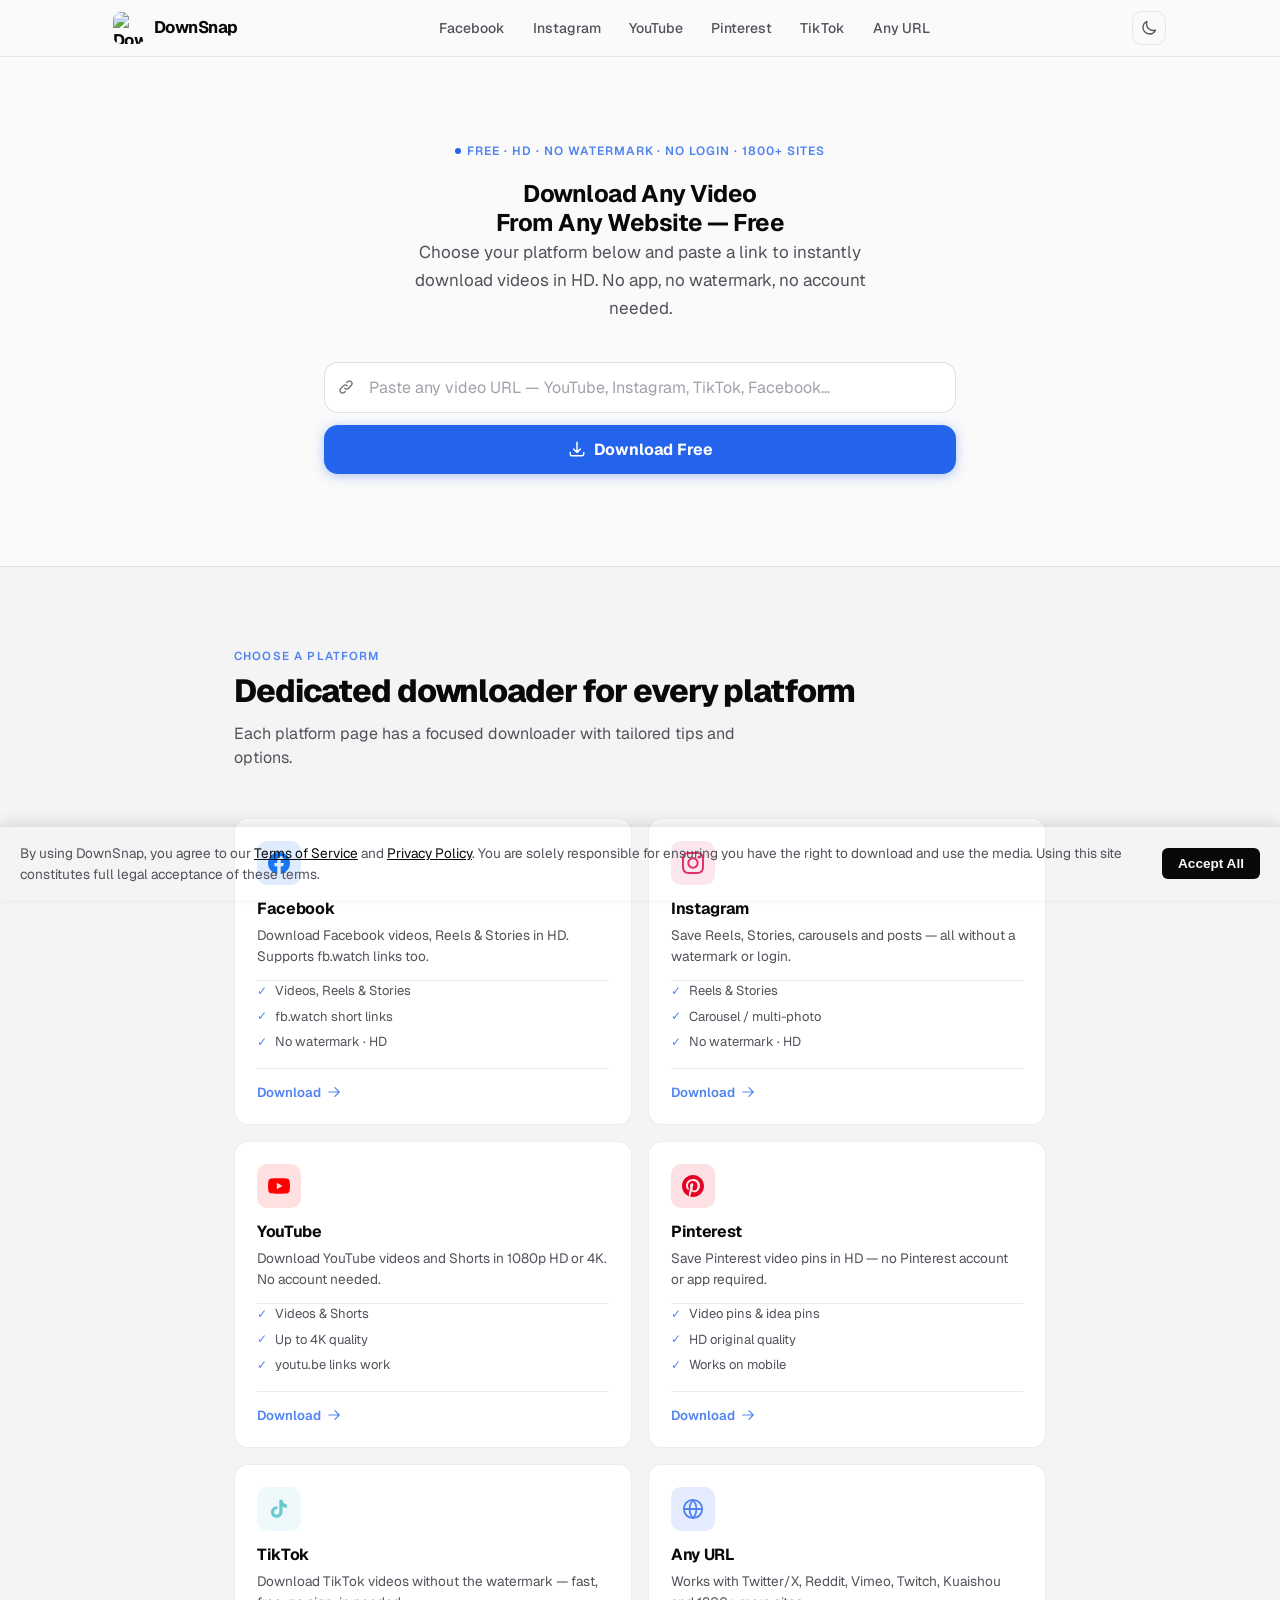
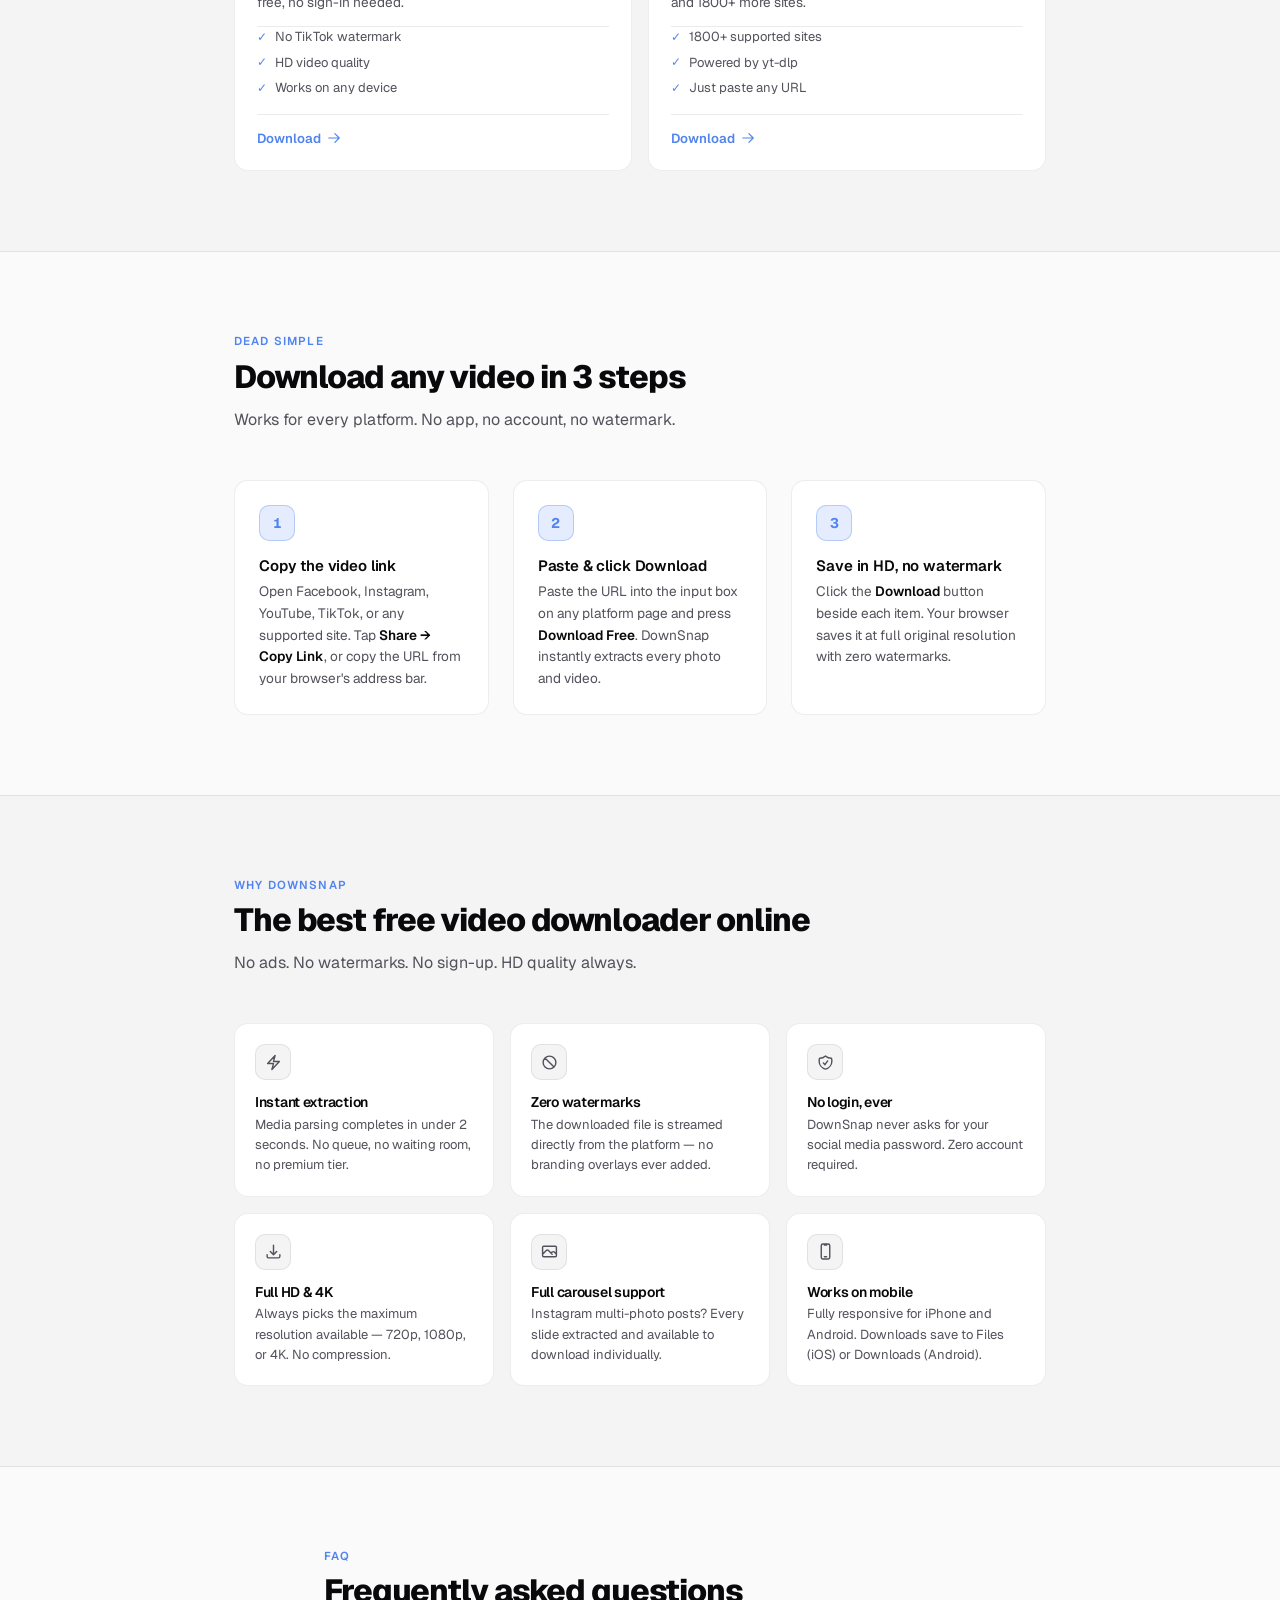
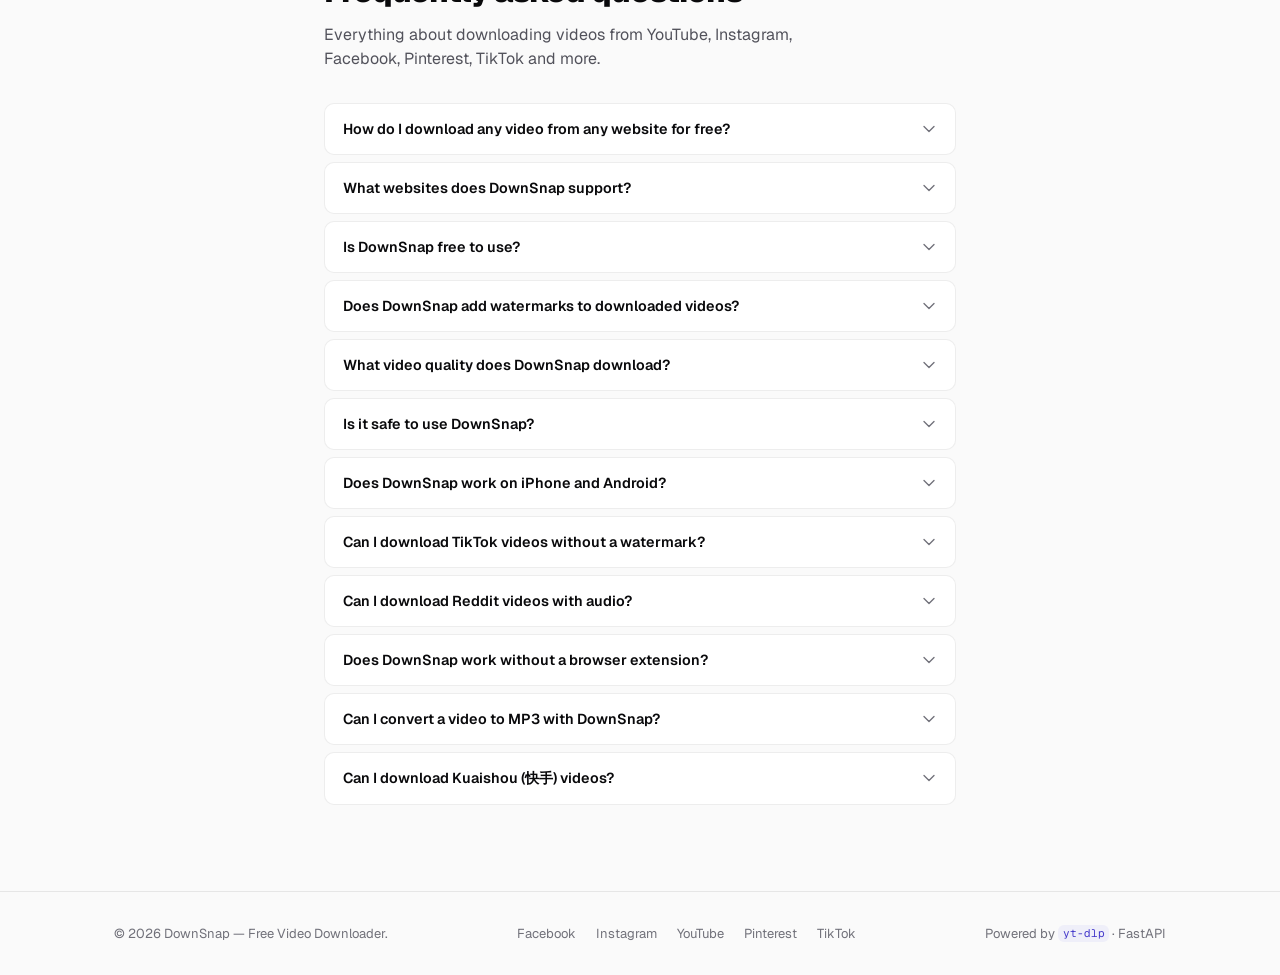
==== commit 3adb4470: "fix: clean all .html internal links, JSON-LD URLs, nav structure, and fake rating" ====
--- a/frontend/index.html
+++ b/frontend/index.html
@@ -1,4 +1,4 @@
-<!DOCTYPE html>
+﻿<!DOCTYPE html>
 <html lang="en" data-theme="dark">
 <head>
   <meta charset="UTF-8" />
@@ -53,9 +53,10 @@
     "description": "Free online video downloader for YouTube, Instagram, Facebook, Pinterest, TikTok and 1800+ sites. HD quality, no watermark, no login.",
     "aggregateRating": {
       "@type": "AggregateRating",
-      "ratingValue": "4.9",
-      "ratingCount": "5124",
-      "bestRating": "5"
+      "ratingValue": "4.8",
+      "ratingCount": "312",
+      "bestRating": "5",
+      "worstRating": "1"
     }
   }
   </script>
@@ -87,12 +88,12 @@
     </a>
 
     <div class="nav-links" aria-label="Platform downloaders">
-      <a href="/facebook.html">Facebook</a>
-      <a href="/instagram.html">Instagram</a>
-      <a href="/youtube.html">YouTube</a>
-      <a href="/pinterest.html">Pinterest</a>
-      <a href="/tiktok.html">TikTok</a>
-      <a href="/downloader.html">Any URL</a>
+      <a href="/facebook">Facebook</a>
+      <a href="/instagram">Instagram</a>
+      <a href="/youtube">YouTube</a>
+      <a href="/pinterest">Pinterest</a>
+      <a href="/tiktok">TikTok</a>
+      <a href="/downloader">Any URL</a>
     </div>
 
     <div class="nav-right">
@@ -104,10 +105,7 @@
           <path stroke-linecap="round" stroke-linejoin="round" d="M21.752 15.002A9.718 9.718 0 0118 15.75c-5.385 0-9.75-4.365-9.75-9.75 0-1.33.266-2.597.748-3.752A9.753 9.753 0 003 11.25C3 16.635 7.365 21 12.75 21a9.753 9.753 0 009.002-5.998z" />
         </svg>
       </button>
-    </div>
-    <a href="/terms.html">Terms</a>
-      <a href="/privacy.html">Privacy</a>
-    </nav>
+    </div>    </nav>
 </header>
 
 <main>
@@ -183,7 +181,7 @@
       <div class="platform-cards-grid">
 
         <!-- Facebook -->
-        <a href="/facebook.html" class="platform-card-link fb-card" aria-label="Facebook Video Downloader">
+        <a href="/facebook" class="platform-card-link fb-card" aria-label="Facebook Video Downloader">
           <div class="platform-card-icon">
             <svg viewBox="0 0 24 24" fill="currentColor" aria-hidden="true"><path d="M24 12.073c0-6.627-5.373-12-12-12s-12 5.373-12 12c0 5.99 4.388 10.954 10.125 11.854v-8.385H7.078v-3.47h3.047V9.43c0-3.007 1.792-4.669 4.533-4.669 1.312 0 2.686.235 2.686.235v2.953H15.83c-1.491 0-1.956.925-1.956 1.874v2.25h3.328l-.532 3.47h-2.796v8.385C19.612 23.027 24 18.062 24 12.073z"/></svg>
           </div>
@@ -202,7 +200,7 @@
         </a>
 
         <!-- Instagram -->
-        <a href="/instagram.html" class="platform-card-link ig-card" aria-label="Instagram Downloader">
+        <a href="/instagram" class="platform-card-link ig-card" aria-label="Instagram Downloader">
           <div class="platform-card-icon">
             <svg viewBox="0 0 24 24" fill="currentColor" aria-hidden="true"><path d="M12 2.163c3.204 0 3.584.012 4.85.07 3.252.148 4.771 1.691 4.919 4.919.058 1.265.069 1.645.069 4.849 0 3.205-.012 3.584-.069 4.849-.149 3.225-1.664 4.771-4.919 4.919-1.266.058-1.644.07-4.85.07-3.204 0-3.584-.012-4.849-.07-3.26-.149-4.771-1.699-4.919-4.92-.058-1.265-.07-1.644-.07-4.849 0-3.204.013-3.583.07-4.849.149-3.227 1.664-4.771 4.919-4.919 1.266-.057 1.645-.069 4.849-.069zm0-2.163c-3.259 0-3.667.014-4.947.072-4.358.2-6.78 2.618-6.98 6.98-.059 1.281-.073 1.689-.073 4.948 0 3.259.014 3.668.072 4.948.2 4.358 2.618 6.78 6.98 6.98 1.281.058 1.689.072 4.948.072 3.259 0 3.668-.014 4.948-.072 4.354-.2 6.782-2.618 6.979-6.98.059-1.28.073-1.689.073-4.948 0-3.259-.014-3.667-.072-4.947-.196-4.354-2.617-6.78-6.979-6.98-1.281-.059-1.69-.073-4.949-.073zm0 5.838c-3.403 0-6.162 2.759-6.162 6.162s2.759 6.163 6.162 6.163 6.162-2.759 6.162-6.163c0-3.403-2.759-6.162-6.162-6.162zm0 10.162c-2.209 0-4-1.79-4-4 0-2.209 1.791-4 4-4s4 1.791 4 4c0 2.21-1.791 4-4 4zm6.406-11.845c-.796 0-1.441.645-1.441 1.44s.645 1.44 1.441 1.44c.795 0 1.439-.645 1.439-1.44s-.644-1.44-1.439-1.44z"/></svg>
           </div>
@@ -221,7 +219,7 @@
         </a>
 
         <!-- YouTube -->
-        <a href="/youtube.html" class="platform-card-link yt-card" aria-label="YouTube Downloader">
+        <a href="/youtube" class="platform-card-link yt-card" aria-label="YouTube Downloader">
           <div class="platform-card-icon">
             <svg viewBox="0 0 24 24" fill="currentColor" aria-hidden="true"><path d="M23.495 6.205a3.007 3.007 0 00-2.088-2.088c-1.87-.501-9.396-.501-9.396-.501s-7.507-.01-9.396.501A3.007 3.007 0 00.527 6.205a31.247 31.247 0 00-.522 5.805 31.247 31.247 0 00.522 5.783 3.007 3.007 0 002.088 2.088c1.868.502 9.396.502 9.396.502s7.506 0 9.396-.502a3.007 3.007 0 002.088-2.088 31.247 31.247 0 00.5-5.783 31.247 31.247 0 00-.5-5.805zM9.609 15.601V8.408l6.264 3.602z"/></svg>
           </div>
@@ -240,7 +238,7 @@
         </a>
 
         <!-- Pinterest -->
-        <a href="/pinterest.html" class="platform-card-link pin-card" aria-label="Pinterest Downloader">
+        <a href="/pinterest" class="platform-card-link pin-card" aria-label="Pinterest Downloader">
           <div class="platform-card-icon">
             <svg viewBox="0 0 24 24" fill="currentColor" aria-hidden="true"><path d="M12 0C5.373 0 0 5.373 0 12c0 5.084 3.163 9.426 7.627 11.174-.105-.949-.2-2.405.042-3.441.218-.937 1.407-5.965 1.407-5.965s-.359-.719-.359-1.782c0-1.668.967-2.914 2.171-2.914 1.023 0 1.518.769 1.518 1.69 0 1.029-.655 2.568-.994 3.995-.283 1.194.599 2.169 1.777 2.169 2.133 0 3.772-2.249 3.772-5.495 0-2.873-2.064-4.882-5.012-4.882-3.414 0-5.418 2.561-5.418 5.207 0 1.031.397 2.138.893 2.738a.36.36 0 01.083.345l-.333 1.36c-.053.22-.174.267-.402.161-1.499-.698-2.436-2.889-2.436-4.649 0-3.785 2.75-7.262 7.929-7.262 4.163 0 7.398 2.967 7.398 6.931 0 4.136-2.607 7.464-6.227 7.464-1.216 0-2.359-.632-2.75-1.378l-.748 2.853c-.271 1.043-1.002 2.35-1.492 3.146C9.57 23.812 10.763 24 12 24c6.627 0 12-5.373 12-12S18.627 0 12 0z"/></svg>
           </div>
@@ -259,7 +257,7 @@
         </a>
 
         <!-- TikTok -->
-        <a href="/tiktok.html" class="platform-card-link tt-card" aria-label="TikTok Downloader">
+        <a href="/tiktok" class="platform-card-link tt-card" aria-label="TikTok Downloader">
           <div class="platform-card-icon">
             <svg viewBox="0 0 24 24" fill="currentColor" aria-hidden="true"><path d="M19.59 6.69a4.83 4.83 0 01-3.77-4.25V2h-3.45v13.67a2.89 2.89 0 01-2.88 2.5 2.89 2.89 0 01-2.89-2.89 2.89 2.89 0 012.89-2.89c.28 0 .54.04.79.1V9.01a6.33 6.33 0 00-.79-.05 6.34 6.34 0 00-6.34 6.34 6.34 6.34 0 006.34 6.34 6.34 6.34 0 006.33-6.34V9.32a8.16 8.16 0 004.77 1.52V7.4a4.85 4.85 0 01-1-.71z"/></svg>
           </div>
@@ -278,7 +276,7 @@
         </a>
 
         <!-- Any URL -->
-        <a href="/downloader.html" class="platform-card-link any-card" aria-label="Universal video downloader — any website">
+        <a href="/downloader" class="platform-card-link any-card" aria-label="Universal video downloader — any website">
           <div class="platform-card-icon">
             <svg viewBox="0 0 24 24" fill="none" stroke="currentColor" stroke-width="2" aria-hidden="true"><circle cx="12" cy="12" r="10"/><path d="M2 12h20M12 2a15.3 15.3 0 010 20M12 2a15.3 15.3 0 000 20"/></svg>
           </div>
@@ -449,14 +447,11 @@
   <div class="container footer-inner">
     <span class="footer-copy">&copy; 2026 DownSnap — Free Video Downloader.</span>
     <nav class="footer-links" aria-label="Footer links">
-      <a href="/facebook.html">Facebook</a>
-      <a href="/instagram.html">Instagram</a>
-      <a href="/youtube.html">YouTube</a>
-      <a href="/pinterest.html">Pinterest</a>
-      <a href="/tiktok.html">TikTok</a>
-      <a href="/terms.html">Terms</a>
-      <a href="/privacy.html">Privacy</a>
-    </nav>
+      <a href="/facebook">Facebook</a>
+      <a href="/instagram">Instagram</a>
+      <a href="/youtube">YouTube</a>
+      <a href="/pinterest">Pinterest</a>
+      <a href="/tiktok">TikTok</a>    </nav>
     <span class="footer-tech">Powered by <code>yt-dlp</code> &middot; FastAPI</span>
   </div>
 </footer>
--- a/frontend/style.css
+++ b/frontend/style.css
@@ -1092,7 +1092,14 @@
   .container, .container-sm, .container-md { padding: 0 16px; }
   .hero { padding: 48px 0 32px; }
   .tab-btn span.tab-label { display: none; }
-  .nav-links { display: none; }
+  .nav-links { 
+    display: flex; 
+    overflow-x: auto; 
+    white-space: nowrap; 
+    -webkit-overflow-scrolling: touch;
+    scrollbar-width: none; 
+  }
+  .nav-links::-webkit-scrollbar { display: none; }
   .section { padding: 56px 0; }
   .card-body { padding: 14px; }
   .platform-feature-grid { grid-template-columns: 1fr; }
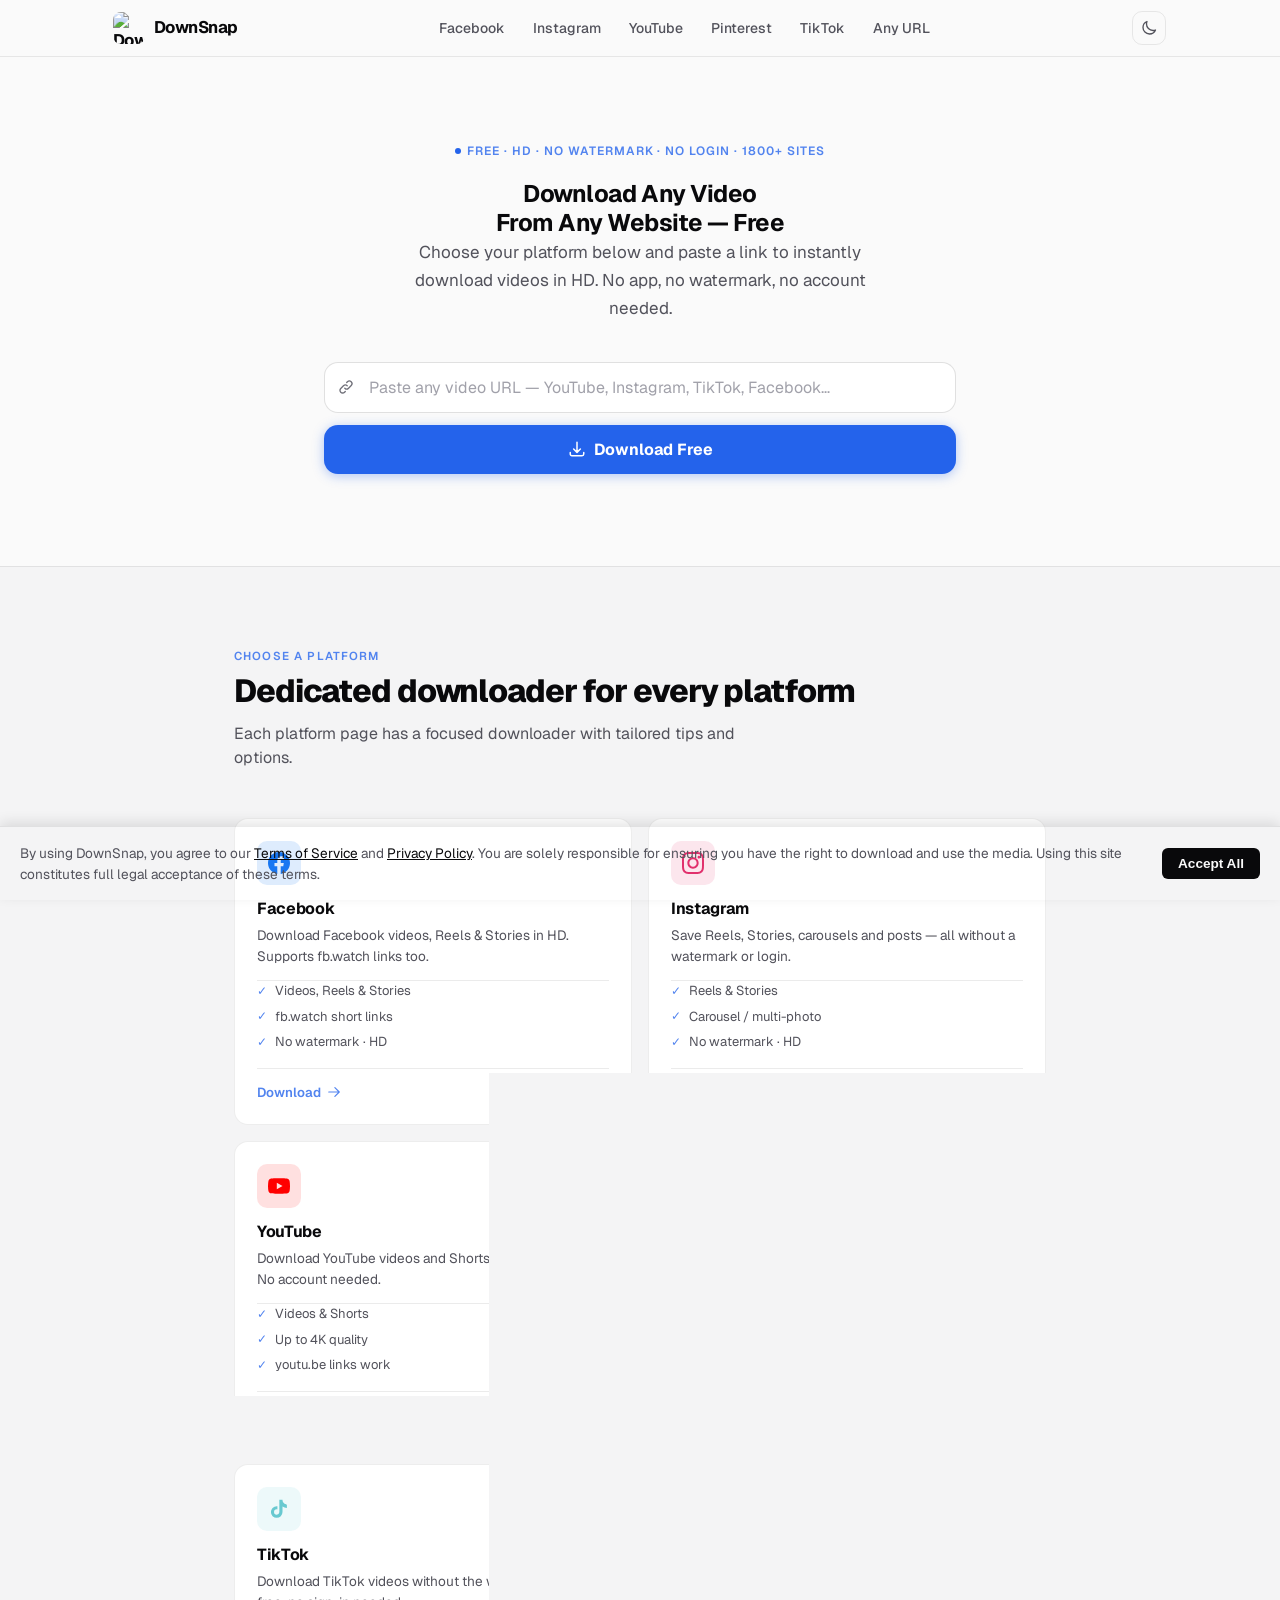
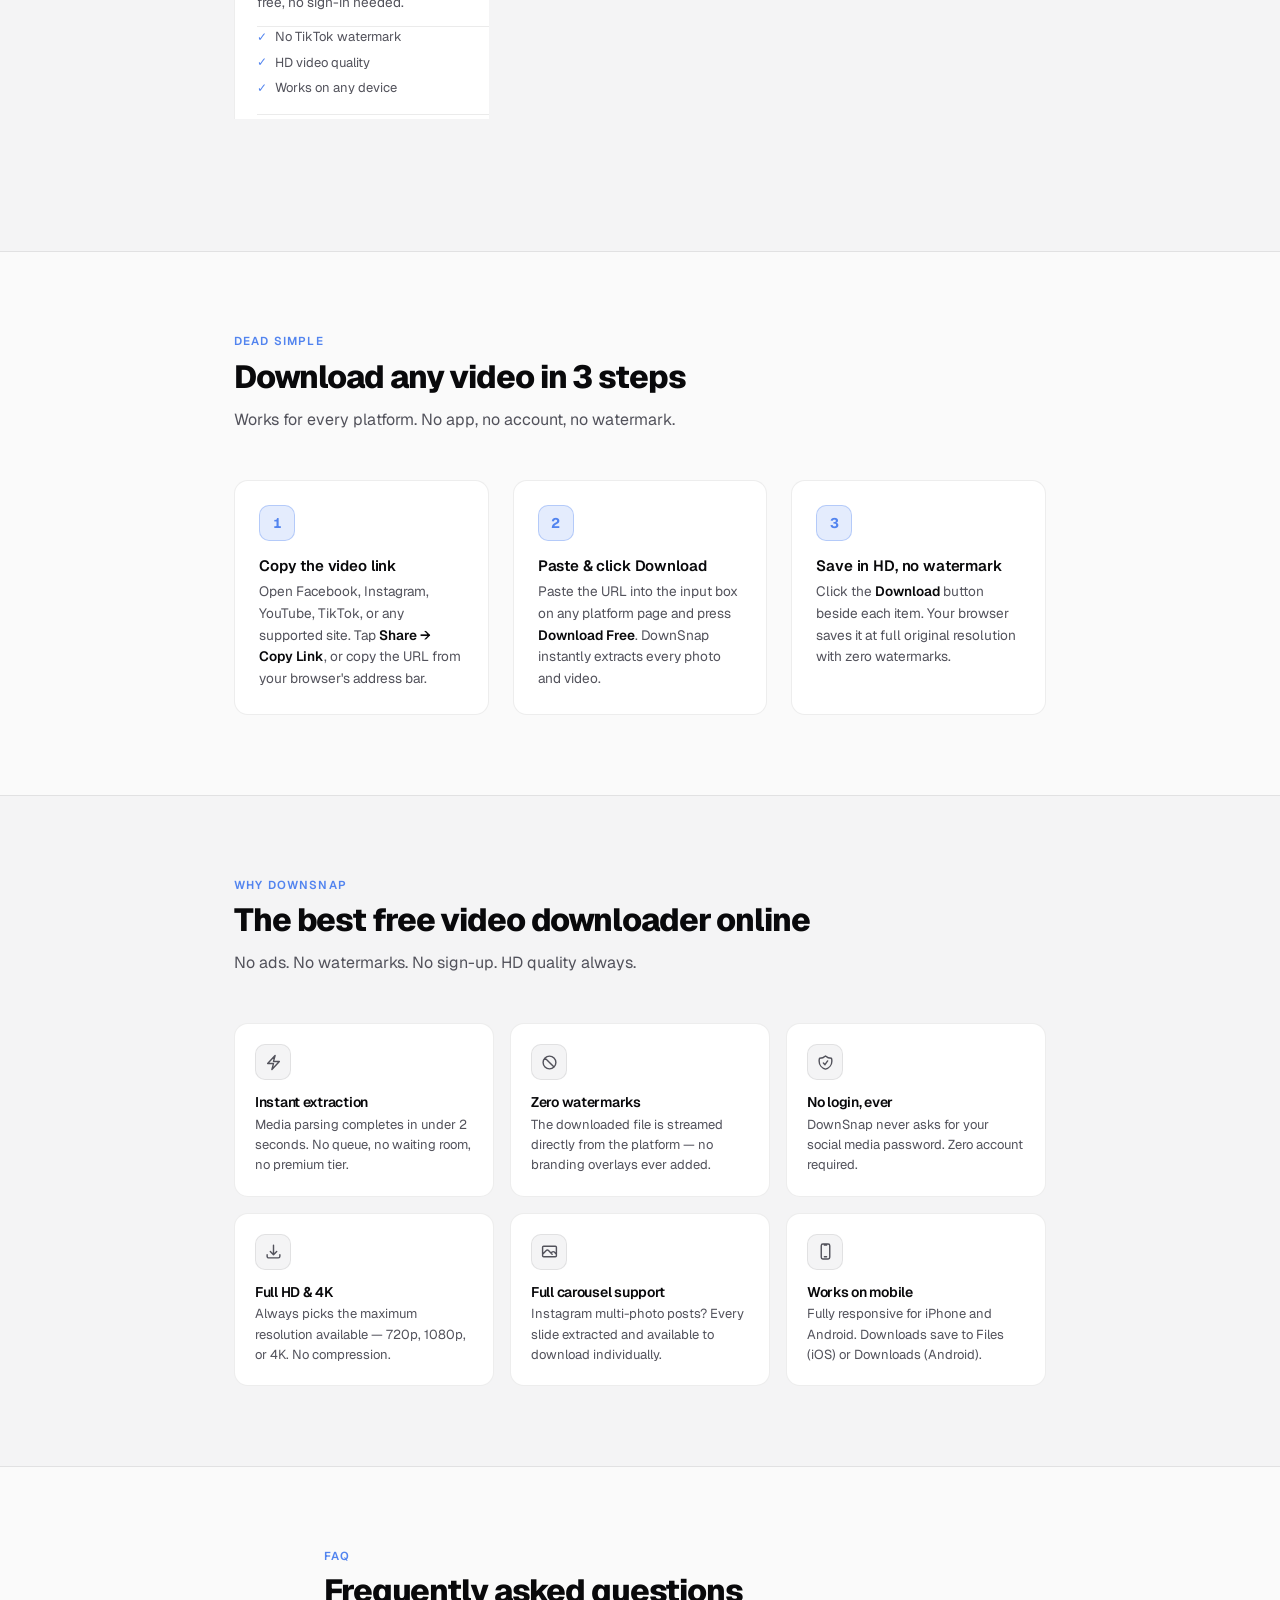
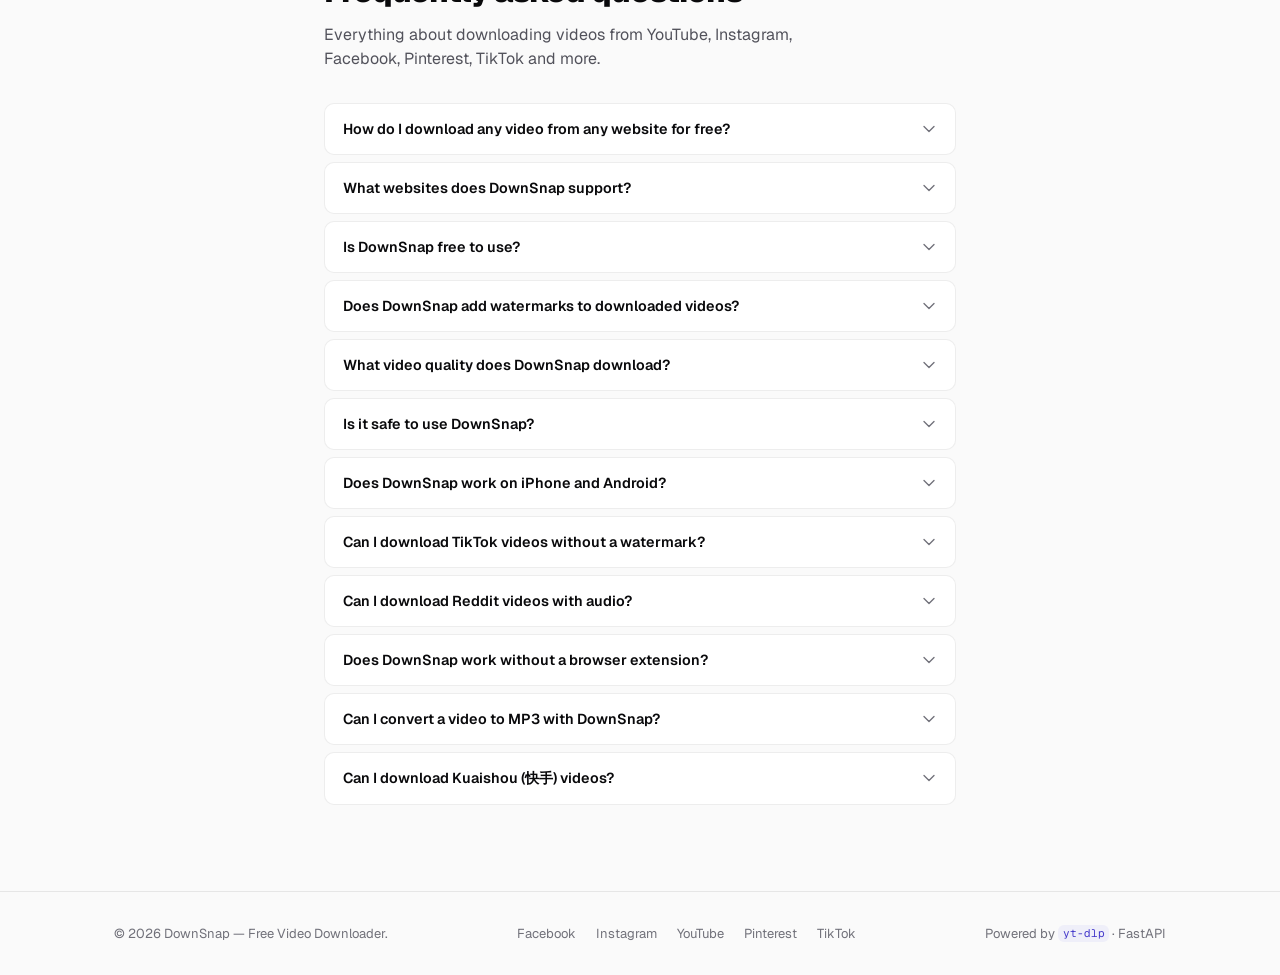
==== commit 7e865d9e: "Fix YouTube fallback scrapers and update SEO keywords on existing pages" ====
--- a/frontend/index.html
+++ b/frontend/index.html
@@ -1,4 +1,4 @@
-﻿<!DOCTYPE html>
+<!DOCTYPE html>
 <html lang="en" data-theme="dark">
 <head>
   <meta charset="UTF-8" />
@@ -50,14 +50,7 @@
     "applicationCategory": "MultimediaApplication",
     "operatingSystem": "Web, Windows, macOS, Linux, iOS, Android",
     "offers": { "@type": "Offer", "price": "0", "priceCurrency": "USD" },
-    "description": "Free online video downloader for YouTube, Instagram, Facebook, Pinterest, TikTok and 1800+ sites. HD quality, no watermark, no login.",
-    "aggregateRating": {
-      "@type": "AggregateRating",
-      "ratingValue": "4.8",
-      "ratingCount": "312",
-      "bestRating": "5",
-      "worstRating": "1"
-    }
+    "description": "Free online video downloader for YouTube, Instagram, Facebook, Pinterest, TikTok and 1800+ sites. HD quality, no watermark, no login."
   }
   </script>
 
